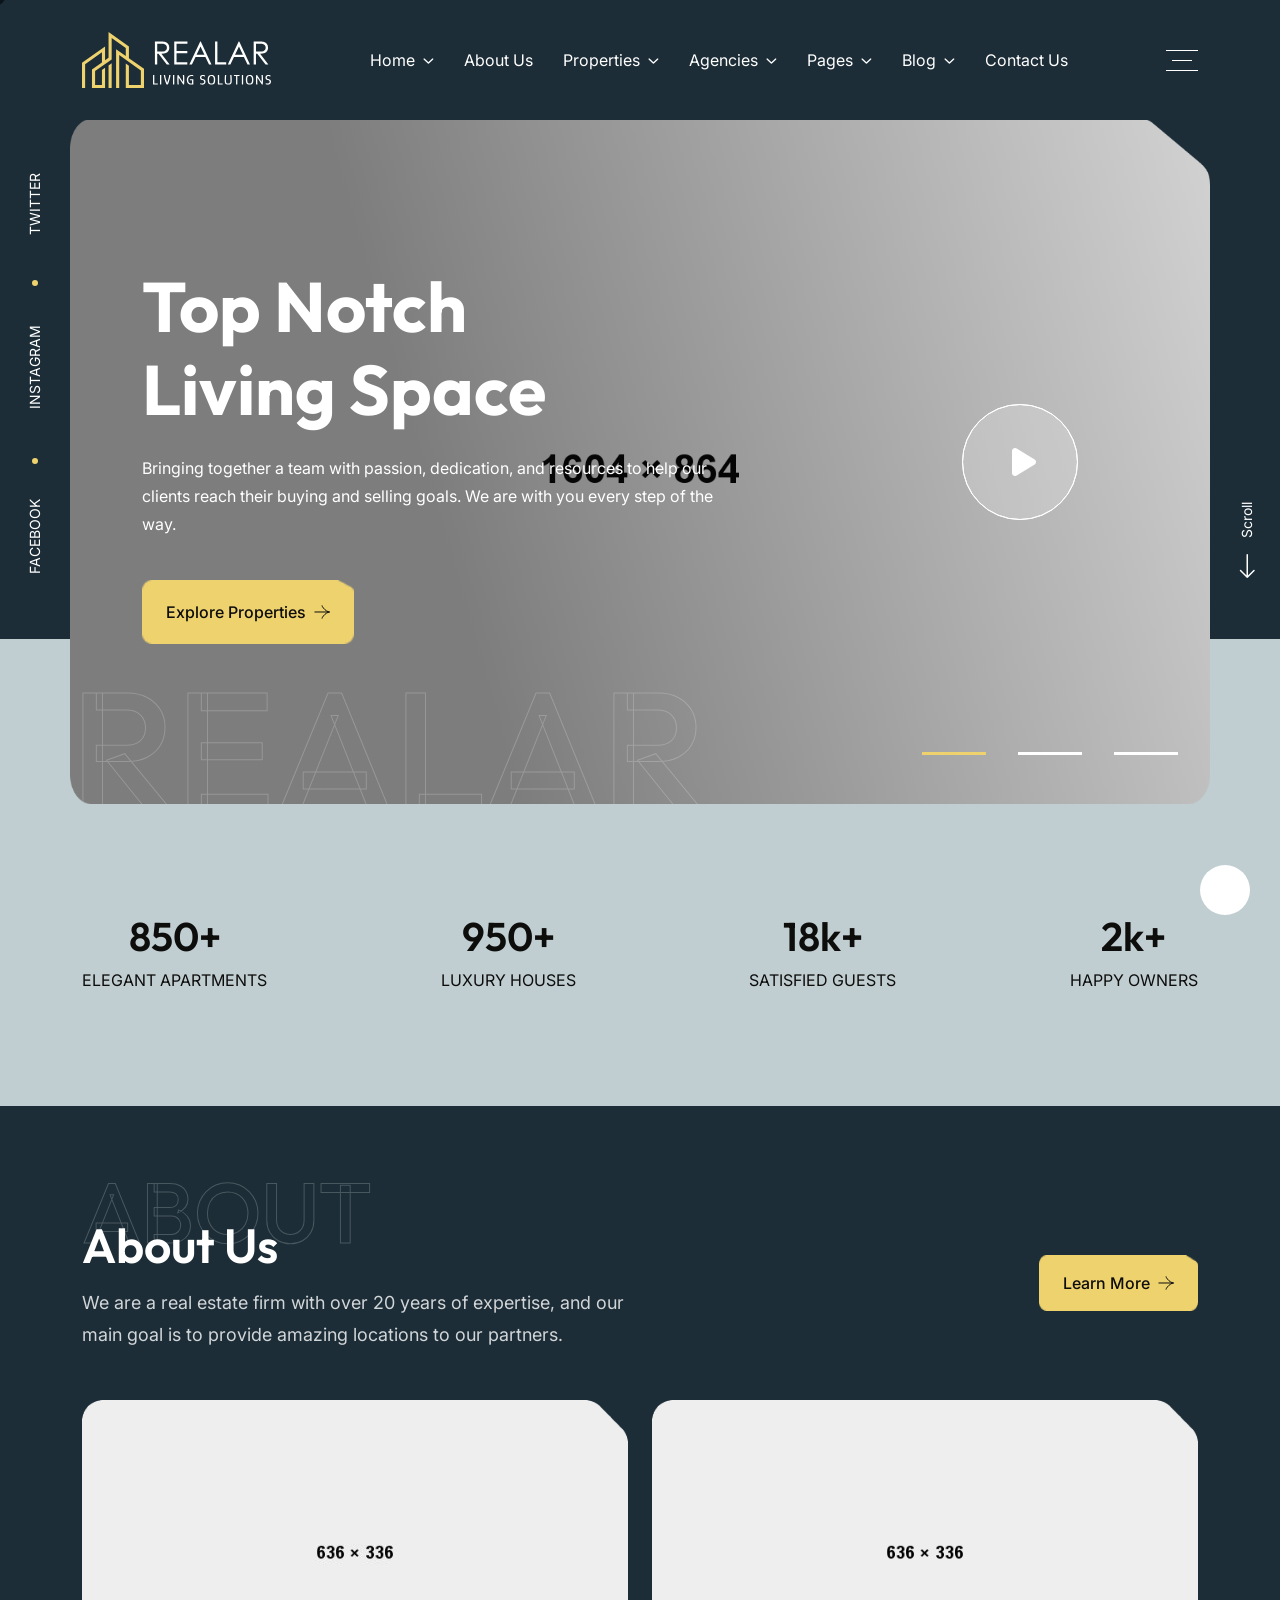
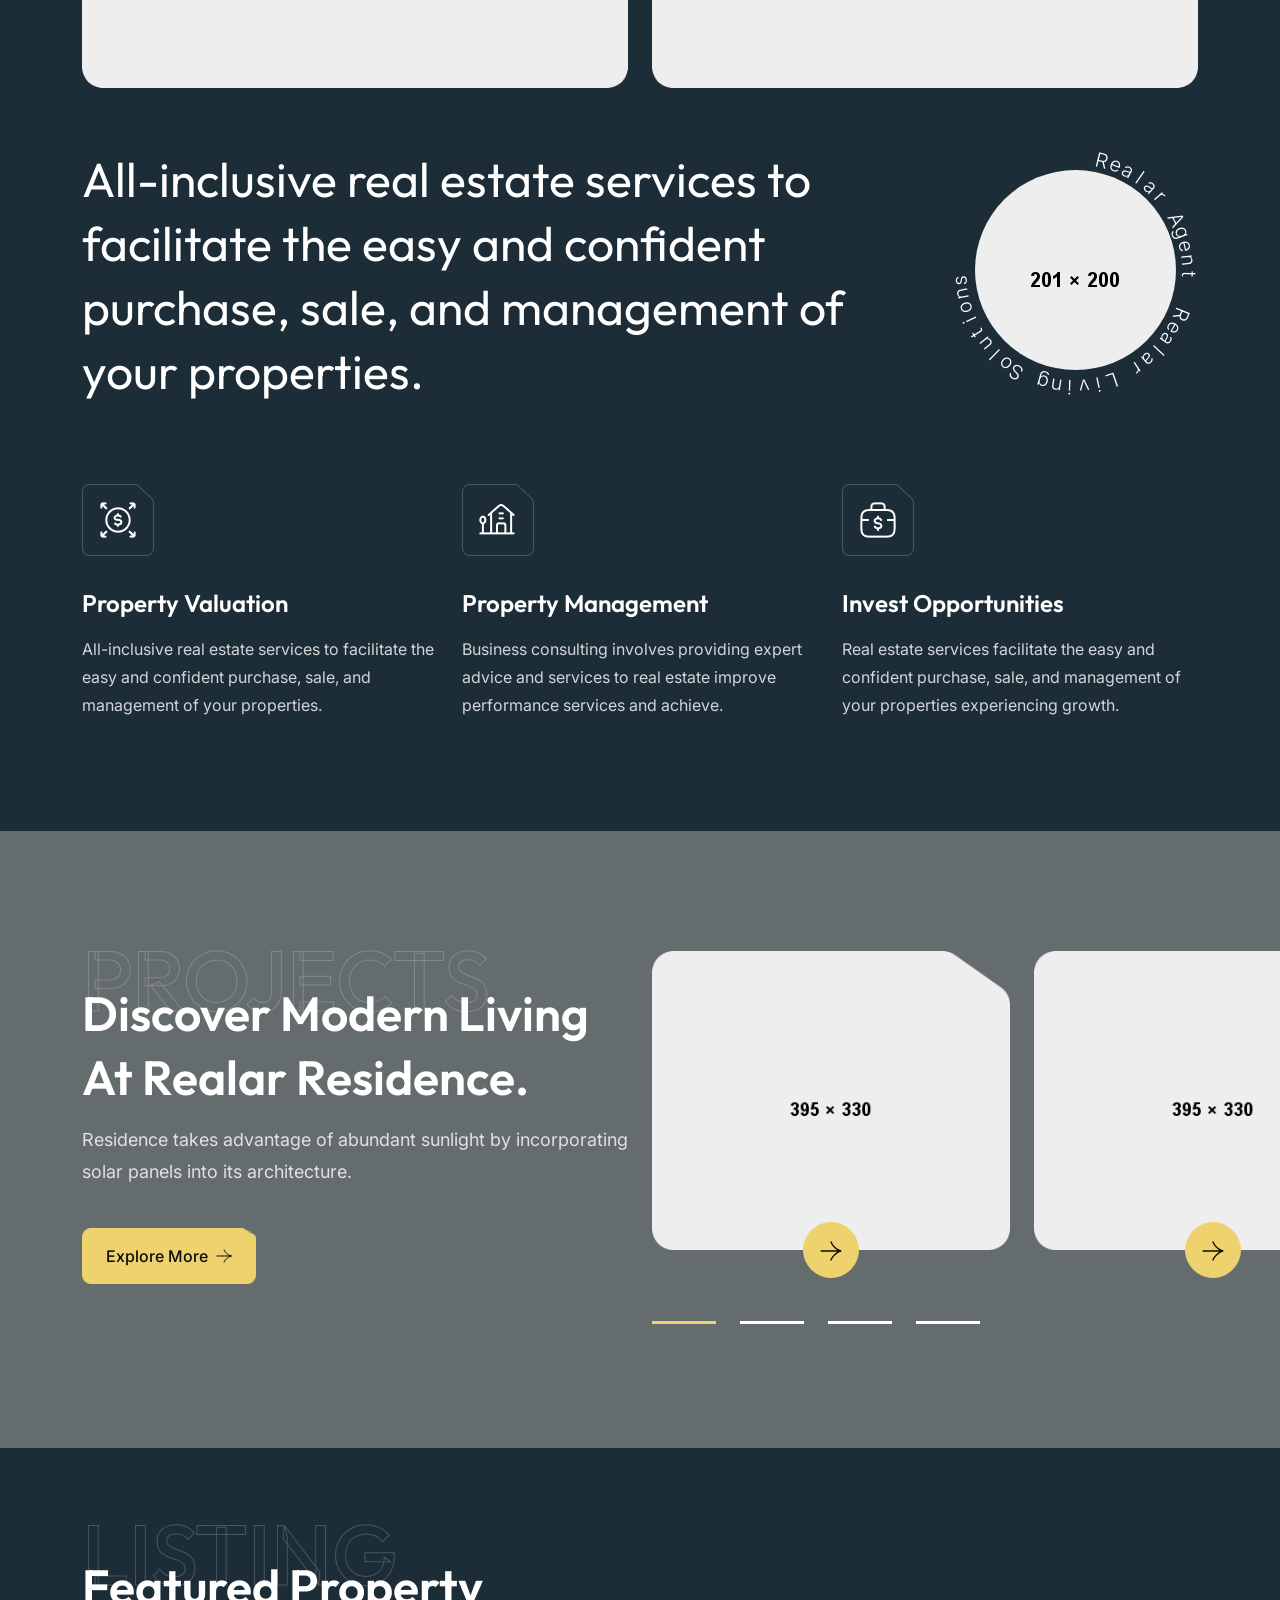
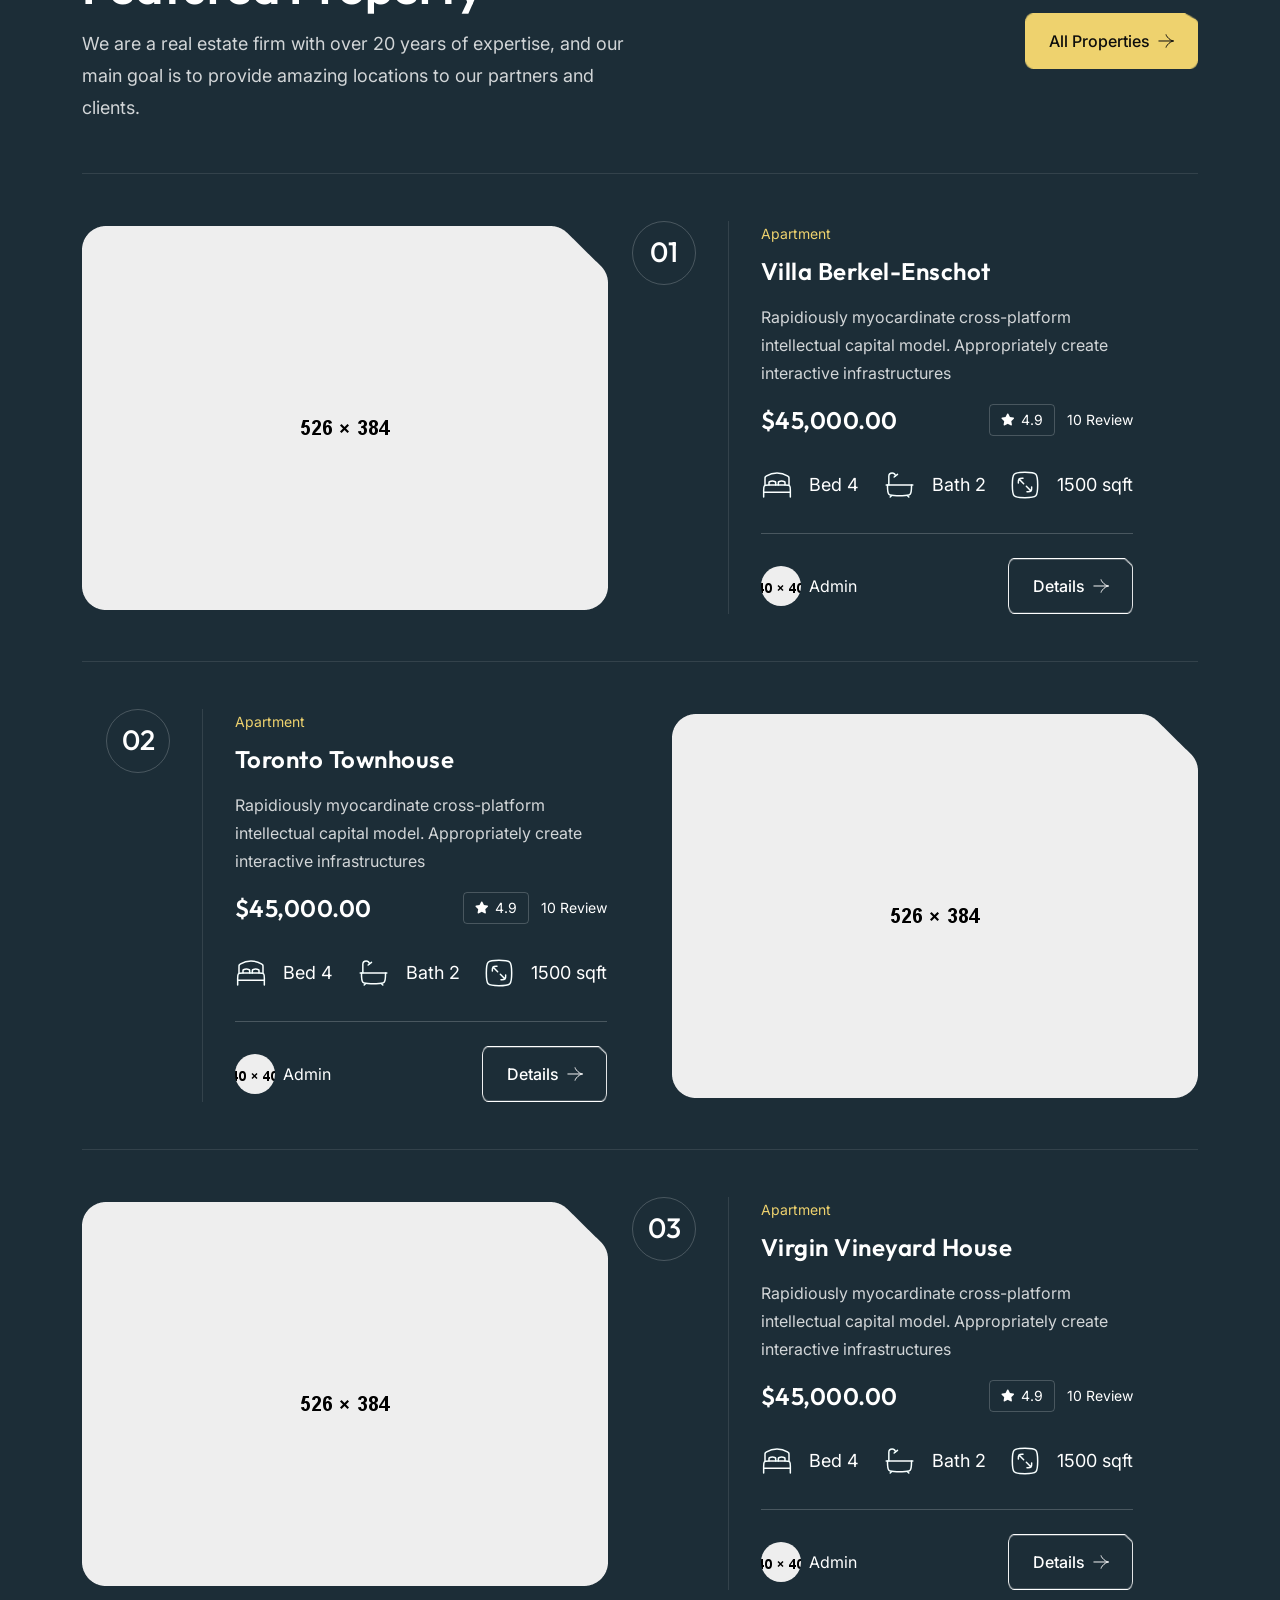
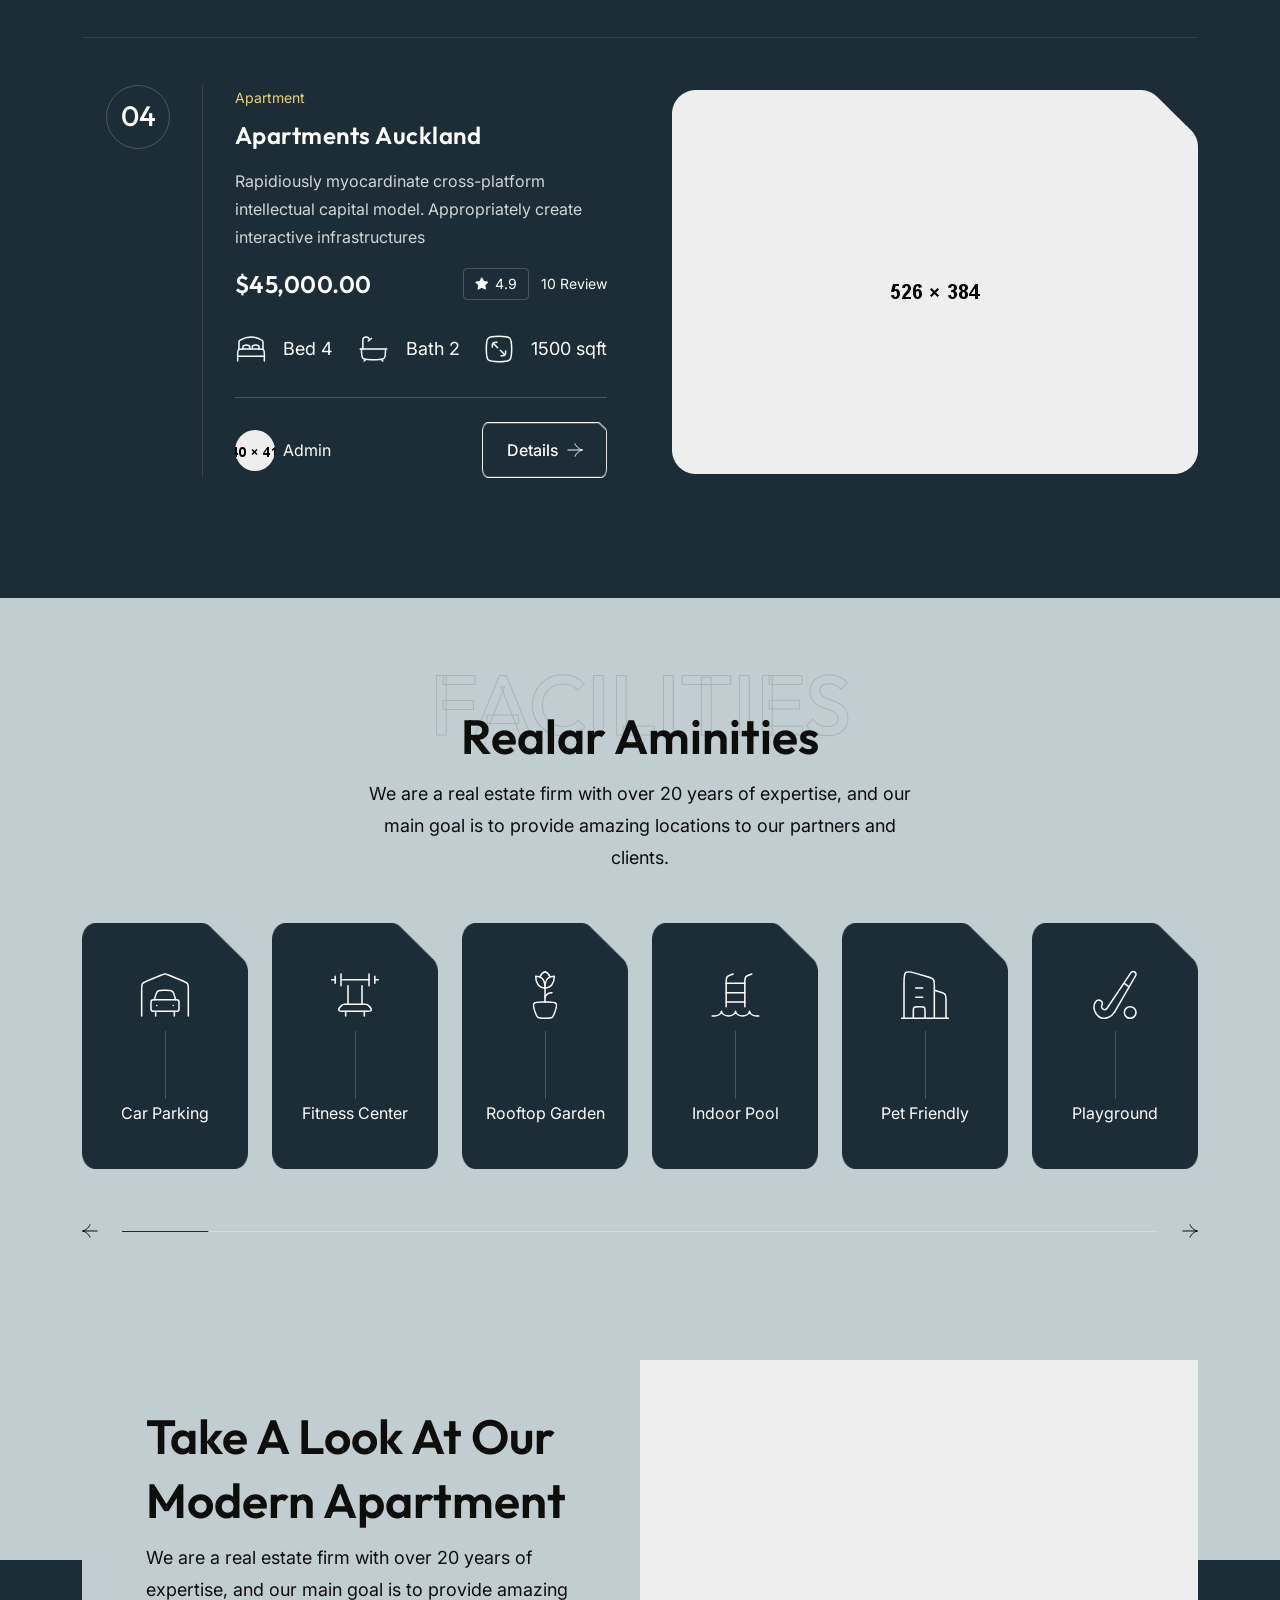
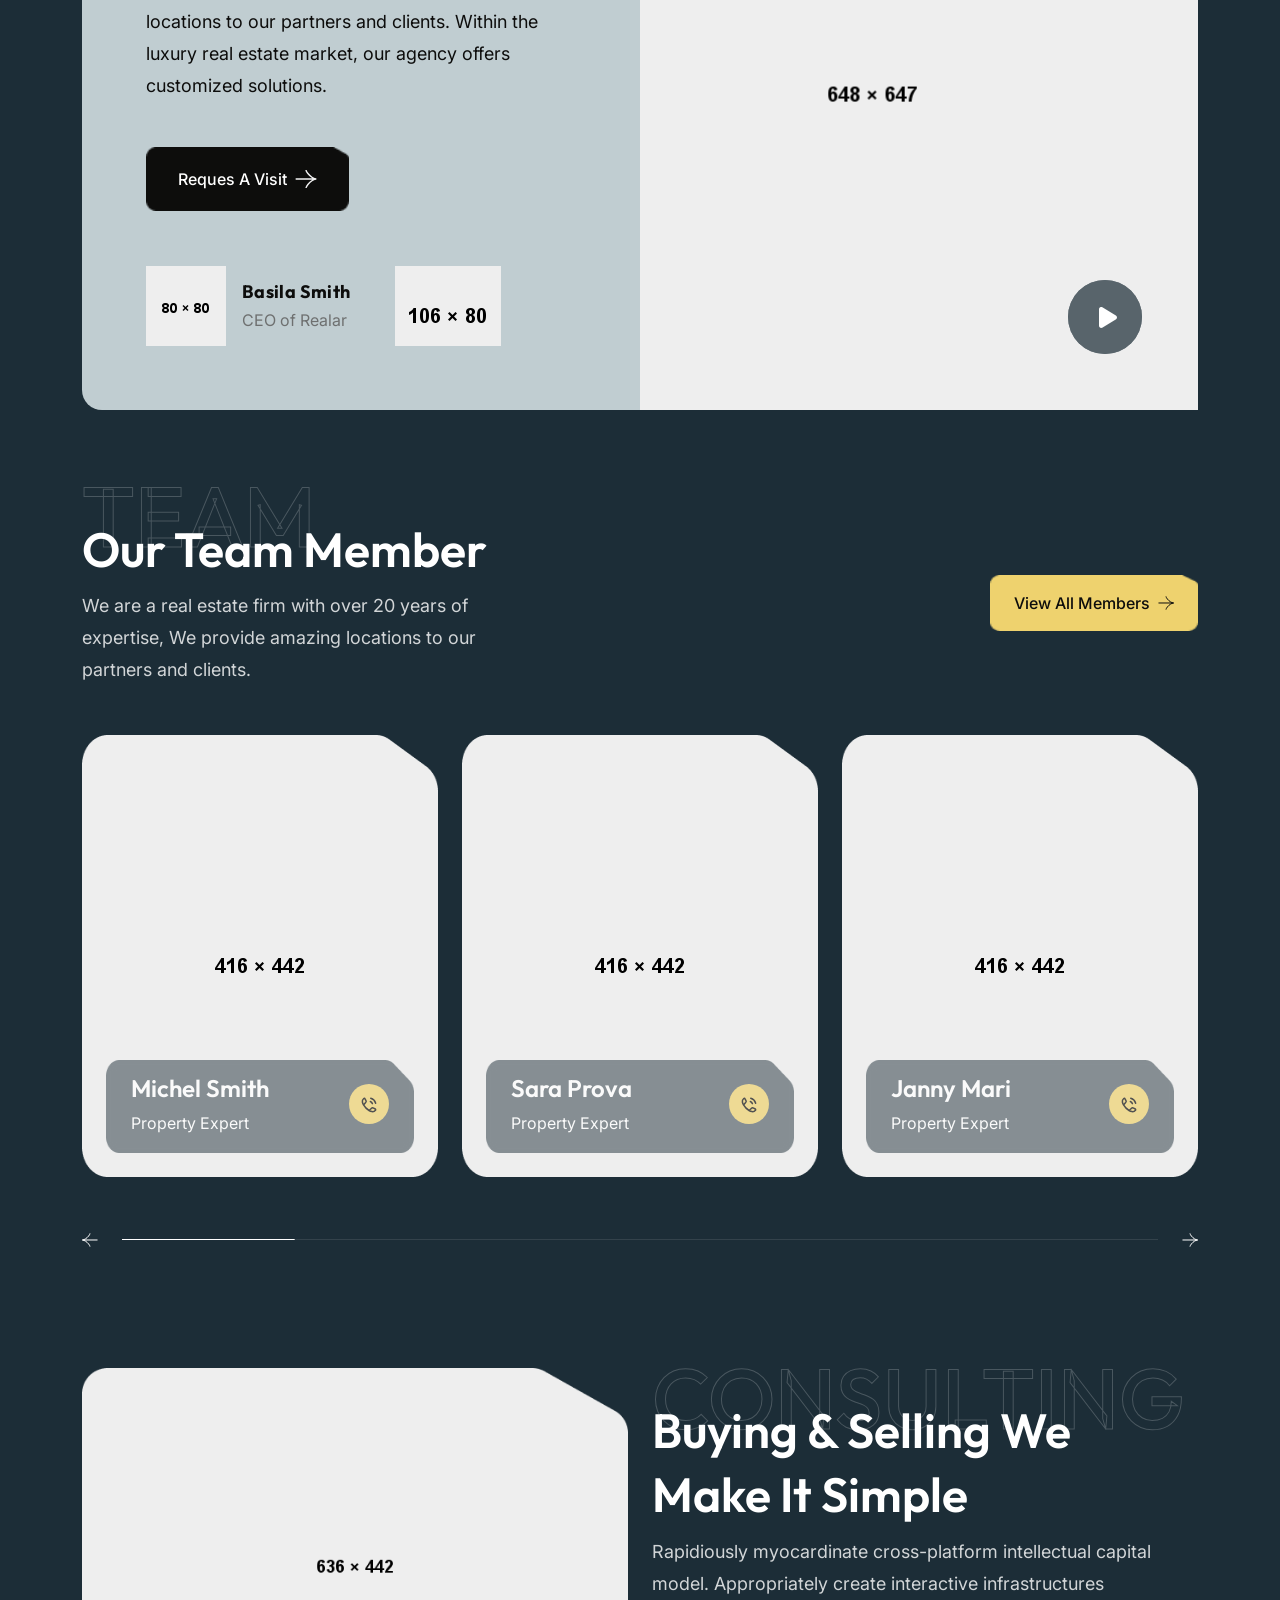
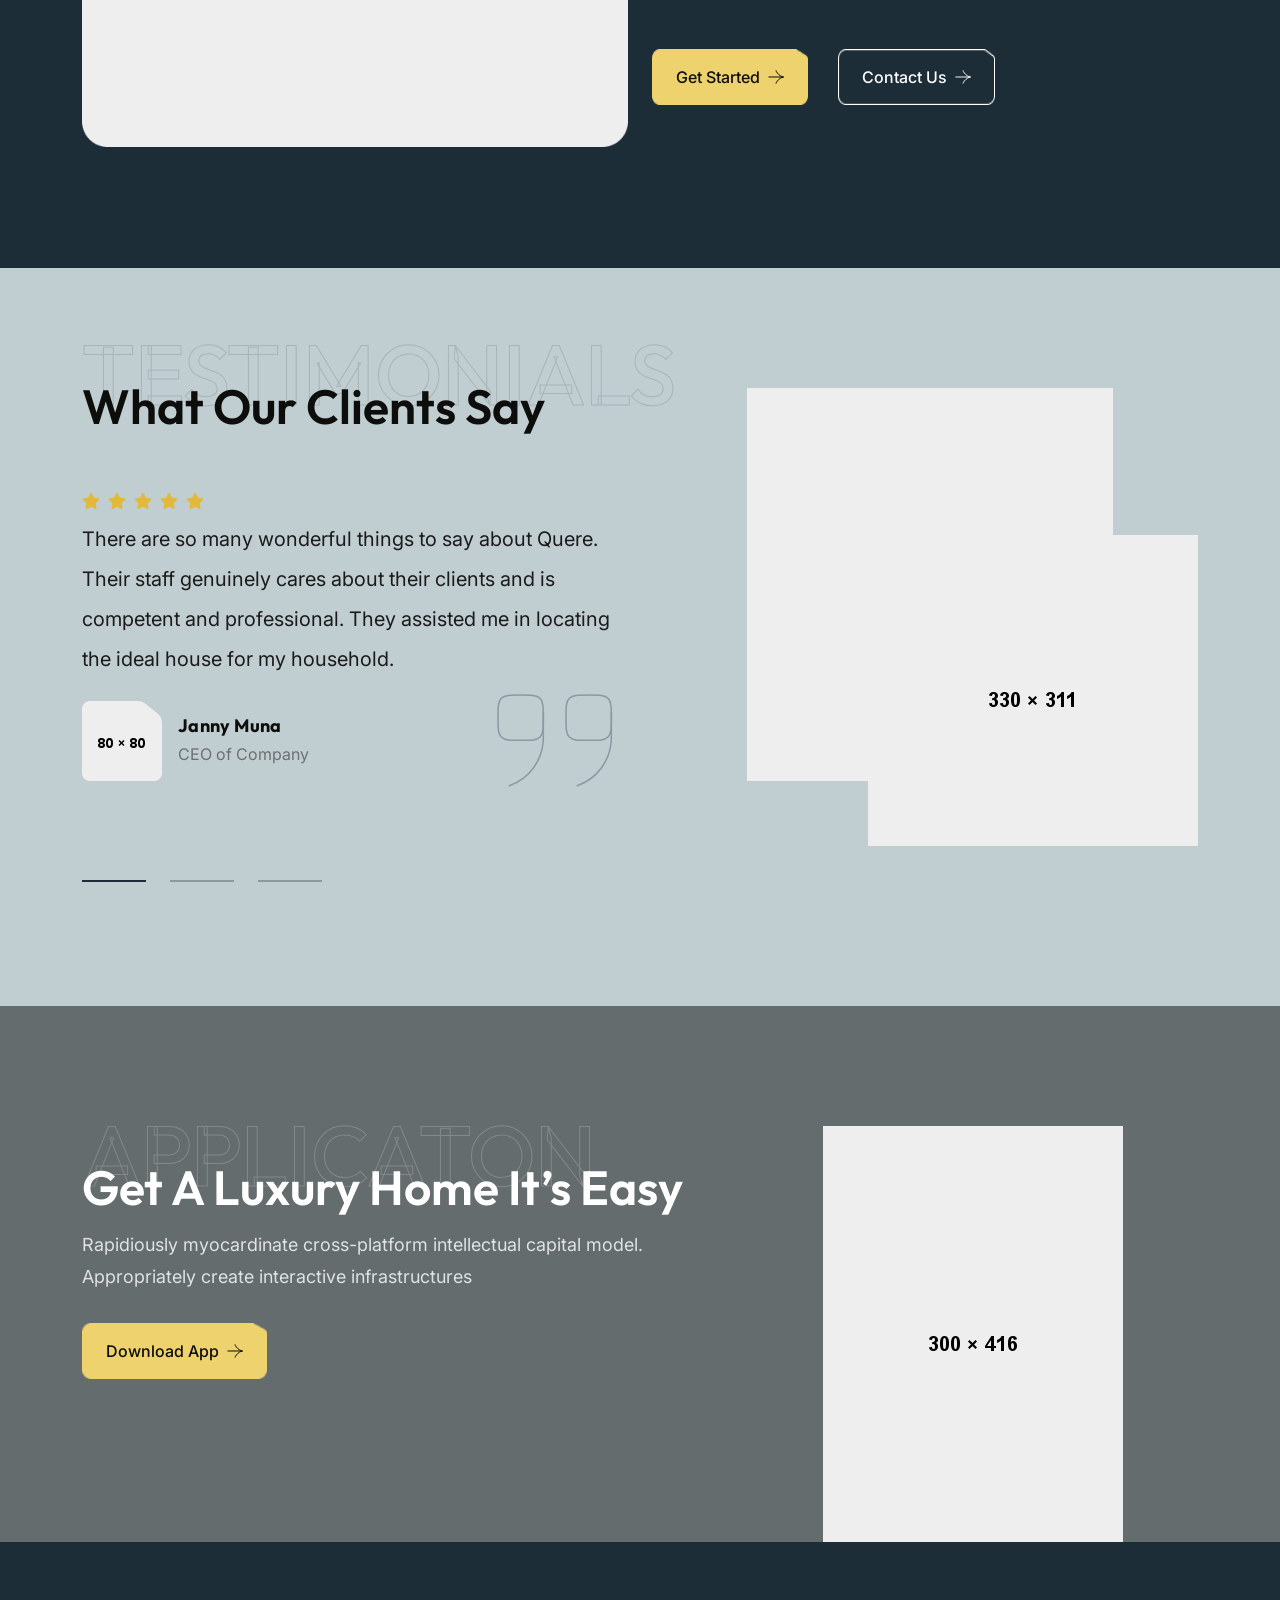
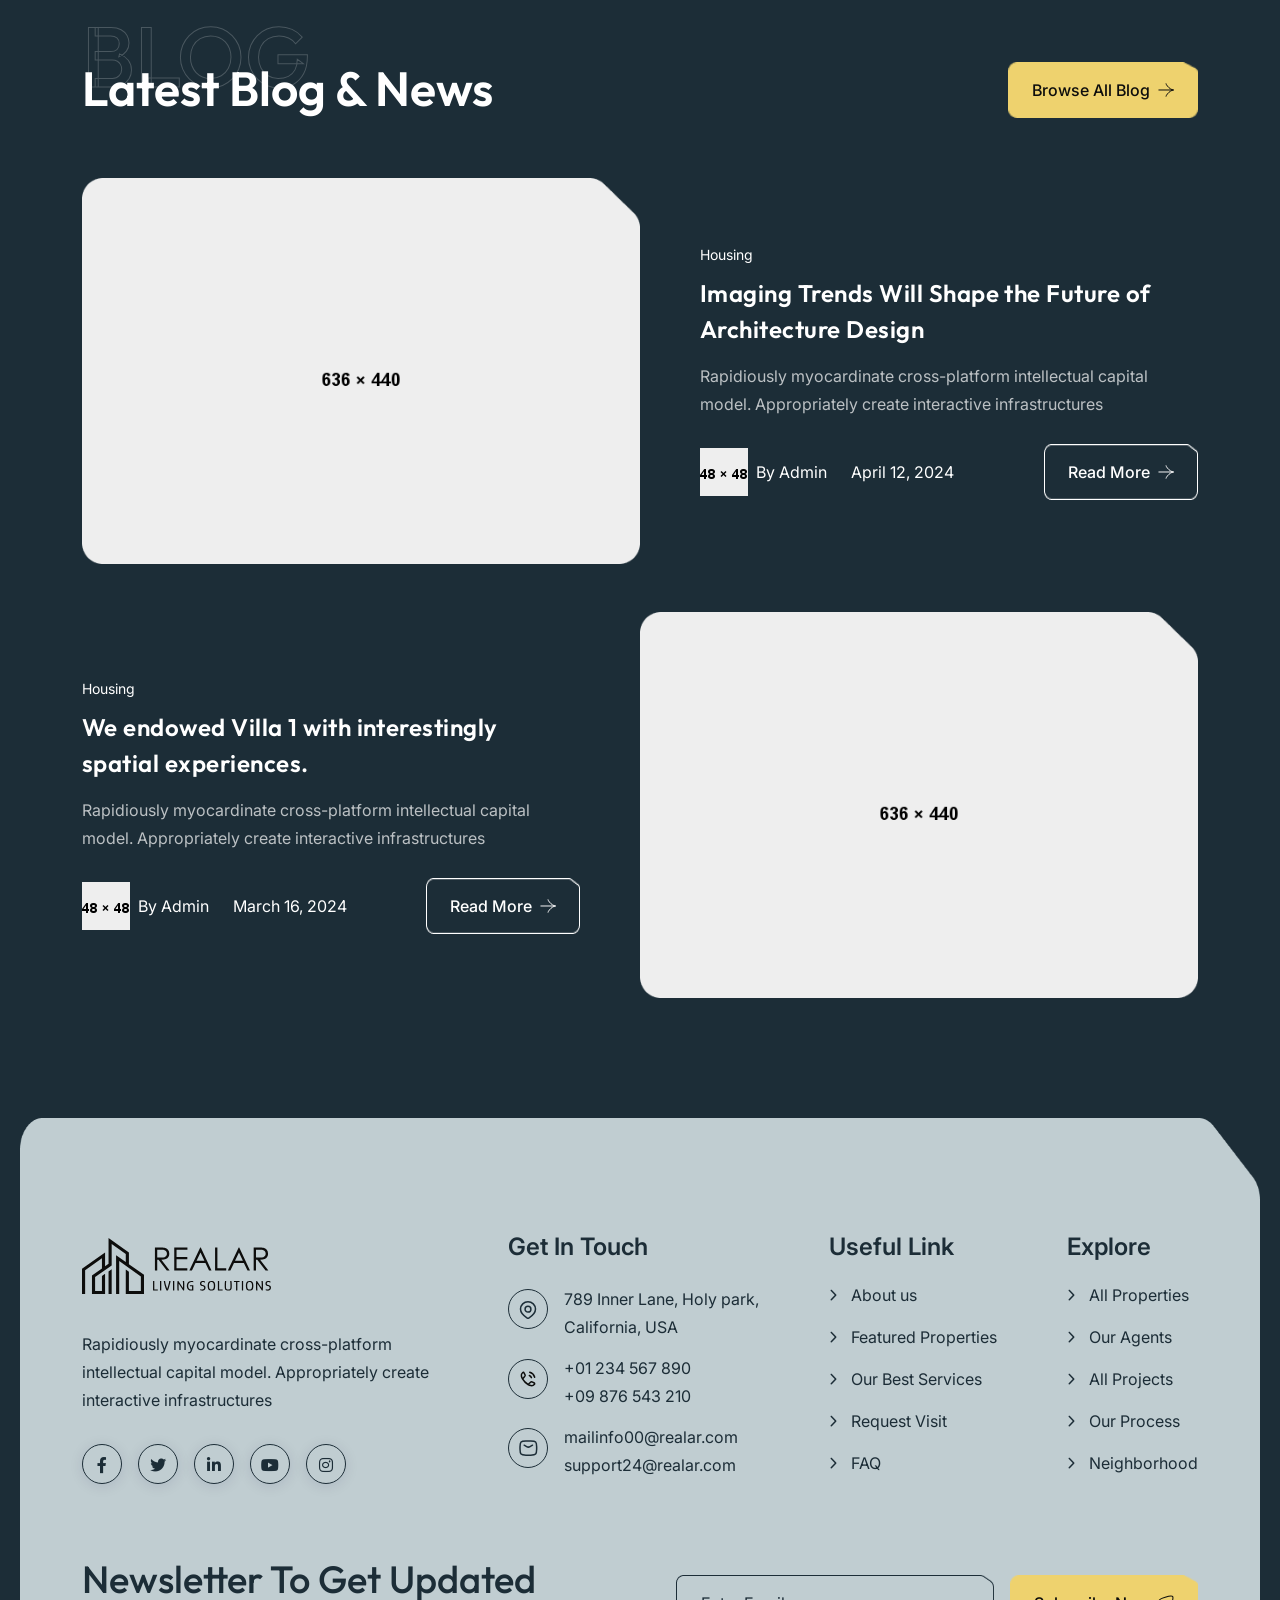
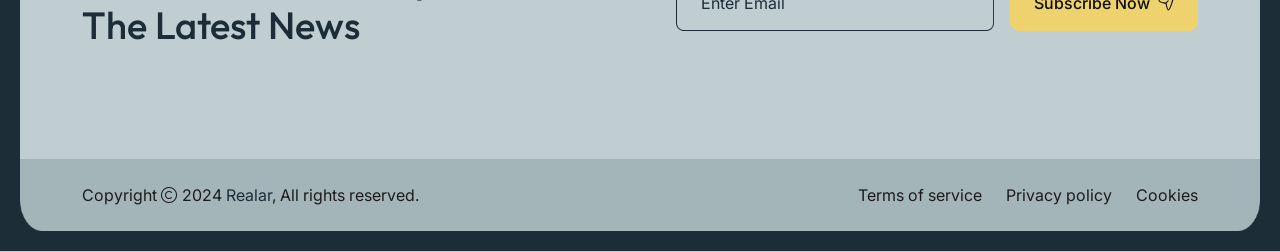
==== index.html @ ed478707 "back up" ====
<!doctype html>
<html class="no-js" lang="zxx" dir="ltr">

<head>
    <meta charset="utf-8">
    <meta http-equiv="x-ua-compatible" content="ie=edge">
    <title>Realar - Real Estate Apartment Complex HTML Template - Luxury Duplex </title>
    <meta name="author" content="Realar">
    <meta name="description" content="Realar - Real Estate Apartment Complex HTML Template">
    <meta name="keywords" content="Realar - Real Estate Apartment Complex HTML Template">
    <meta name="robots" content="INDEX,FOLLOW">

    <!-- Mobile Specific Metas -->
    <meta name="viewport" content="width=device-width, initial-scale=1, shrink-to-fit=no">

    <!-- Favicons - Place favicon.ico in the root directory -->
    <link rel="apple-touch-icon" sizes="57x57" href="assets/img/favicons/apple-icon-57x57.png">
    <link rel="apple-touch-icon" sizes="60x60" href="assets/img/favicons/apple-icon-60x60.png">
    <link rel="apple-touch-icon" sizes="72x72" href="assets/img/favicons/apple-icon-72x72.png">
    <link rel="apple-touch-icon" sizes="76x76" href="assets/img/favicons/apple-icon-76x76.png">
    <link rel="apple-touch-icon" sizes="114x114" href="assets/img/favicons/apple-icon-114x114.png">
    <link rel="apple-touch-icon" sizes="120x120" href="assets/img/favicons/apple-icon-120x120.png">
    <link rel="apple-touch-icon" sizes="144x144" href="assets/img/favicons/apple-icon-144x144.png">
    <link rel="apple-touch-icon" sizes="152x152" href="assets/img/favicons/apple-icon-152x152.png">
    <link rel="apple-touch-icon" sizes="180x180" href="assets/img/favicons/apple-icon-180x180.png">
    <link rel="icon" type="image/png" sizes="192x192" href="assets/img/favicons/android-icon-192x192.png">
    <link rel="icon" type="image/png" sizes="32x32" href="assets/img/favicons/favicon-32x32.png">
    <link rel="icon" type="image/png" sizes="96x96" href="assets/img/favicons/favicon-96x96.png">
    <link rel="icon" type="image/png" sizes="16x16" href="assets/img/favicons/favicon-16x16.png">
    <link rel="manifest" href="assets/img/favicons/manifest.json">
    <meta name="msapplication-TileColor" content="#ffffff">
    <meta name="msapplication-TileImage" content="assets/img/favicons/ms-icon-144x144.png">
    <meta name="theme-color" content="#ffffff">

    <!--==============================
	  Google Fonts
	============================== -->
    <link rel="preconnect" href="https://fonts.googleapis.com">
    <link rel="preconnect" href="https://fonts.gstatic.com" crossorigin>
    <link href="https://fonts.googleapis.com/css2?family=Inter:wght@100..900&family=Outfit:wght@100..900&display=swap" rel="stylesheet">

    <!--==============================
	    All CSS File
	============================== -->
    <!-- Bootstrap -->
    <link rel="stylesheet" href="assets/css/bootstrap.min.css">
    <!-- Fontawesome Icon -->
    <link rel="stylesheet" href="assets/css/fontawesome.min.css">
    <!-- Magnific Popup -->
    <link rel="stylesheet" href="assets/css/magnific-popup.min.css">
    <!-- Swiper Js -->
    <link rel="stylesheet" href="assets/css/swiper-bundle.min.css">

    <!-- Theme Custom CSS -->
    <link rel="stylesheet" href="assets/css/style.css">

</head>

<body class="bg-smoke">

    <!--[if lte IE 9]>
    	<p class="browserupgrade">You are using an <strong>outdated</strong> browser. Please <a href="https://browsehappy.com/">upgrade your browser</a> to improve your experience and security.</p>
  	<![endif]-->


    <!--********************************
   		Code Start From Here 
	******************************** -->
    <div class="cursor-follower"></div>

    <!-- slider drag cursor -->
    <div class="slider-drag-cursor"><i class="fas fa-angle-left me-2"></i> DRAG <i class="fas fa-angle-right ms-2"></i></div>

    <!--==============================
     Preloader
  ==============================-->
    <div id="preloader" class="preloader ">
        <button class="th-btn style2 preloaderCls">Cancel Preloader </button>
        <div id="loader" class="th-preloader">
            <div class="animation-preloader">
                <div class="txt-loading">
                    <span preloader-text="R" class="characters">R</span>

                    <span preloader-text="E" class="characters">E</span>

                    <span preloader-text="A" class="characters">A</span>

                    <span preloader-text="L" class="characters">L</span>

                    <span preloader-text="A" class="characters">A</span>

                    <span preloader-text="R" class="characters">R</span>
                </div>
            </div>
        </div>
    </div> <!--==============================
    Mobile Menu
  ============================== -->
    <div class="th-menu-wrapper onepage-nav">
        <div class="th-menu-area text-center">
            <button class="th-menu-toggle"><i class="fal fa-times"></i></button>
            <div class="mobile-logo">
                <a href="index.html">
                    <img src="assets/img/logo-white.svg" alt="Realar">
                </a>
            </div>
            <div class="th-mobile-menu">
                <ul>
                    <li class="menu-item-has-children">
                        <a href="index.html">
                            Home
                        </a>
                        <ul class="sub-menu">
                            <li class="menu-item-has-children">
                                <a href="#">Multipage</a>
                                <ul class="sub-menu">
                                    <li><a href="index.html">Luxury Duplex</a></li>
                                    <li><a href="home-2.html">Real Estate Agency</a></li>
                                    <li><a href="home-3.html">Commercial Real Estate</a></li>
                                    <li><a href="home-4.html">Luxury Apartment</a></li>
                                    <li><a href="home-5.html">Residencial Real Estate</a></li>
                                    <li><a href="home-6.html">Urban Real Estate</a></li>
                                    <li><a href="home-7.html">Industrial Demo</a></li>
                                    <!-- <li><a href="home-8.html">Commercial Apartment</a></li> 
                    <li><a href="home-9.html">Vacation Rental</a></li> 
                    <li><a href="home-10.html">Residencial Apartment</a></li> 
                    <li><a href="home-11.html">Architectural Demo</a></li>  -->
                                </ul>
                            </li>
                            <li class="menu-item-has-children">
                                <a href="#">Onepage</a>
                                <ul class="sub-menu">
                                    <li><a href="home-1-op.html">Luxury Duplex</a></li>
                                    <li><a href="home-2-op.html">Real Estate Agency</a></li>
                                    <li><a href="home-3-op.html">Commercial Real Estate</a></li>
                                    <li><a href="home-4-op.html">Luxury Apartment</a></li>
                                    <li><a href="home-5-op.html">Residencial Real Estate</a></li>
                                    <li><a href="home-6-op.html">Urban Real Estate</a></li>
                                    <li><a href="home-7-op.html">Industrial Demo</a></li>
                                    <!-- <li><a href="home-8-op.html">Commercial Apartment</a></li> 
                    <li><a href="home-9-op.html">Vacation Rental</a></li> 
                    <li><a href="home-10-op.html">Residencial Apartment</a></li> 
                    <li><a href="home-11-op.html">Architectural Demo</a></li>  -->
                                </ul>
                            </li>
                            <li class="menu-item-has-children">
                                <a href="#">RTL</a>
                                <ul class="sub-menu">
                                    <li><a href="home-1-rtl.html">Luxury Duplex</a></li>
                                    <li><a href="home-2-rtl.html">Real Estate Agency</a></li>
                                    <li><a href="home-3-rtl.html">Commercial Real Estate</a></li>
                                    <li><a href="home-4-rtl.html">Luxury Apartment</a></li>
                                    <li><a href="home-5-rtl.html">Residencial Real Estate</a></li>
                                    <li><a href="home-6-rtl.html">Urban Real Estate</a></li>
                                    <li><a href="home-7-rtl.html">Industrial Demo</a></li>
                                    <!-- <li><a href="home-8-rtl.html">Commercial Apartment</a></li> 
                    <li><a href="home-9-rtl.html">Vacation Rental</a></li> 
                    <li><a href="home-10-rtl.html">Residencial Apartment</a></li> 
                    <li><a href="home-11-rtl.html">Architectural Demo</a></li>  -->
                                </ul>
                            </li>
                        </ul>
                    </li>
                    <li><a href="about.html">
                            About Us
                        </a></li>
                    <li class="menu-item-has-children">
                        <a href="property.html">
                            Properties
                        </a>
                        <ul class="sub-menu">
                            <li><a href="property.html">
                                    Properties
                                </a></li>
                            <li><a href="property-details.html">
                                    Property Details
                                </a></li>
                        </ul>
                    </li>
                    <li class="menu-item-has-children">
                        <a href="agency.html">
                            Agencies
                        </a>
                        <ul class="sub-menu">
                            <li><a href="agency.html">
                                    Agencies
                                </a></li>
                            <li><a href="agency-details.html">
                                    Agencies Details
                                </a></li>
                        </ul>
                    </li>
                    <li class="menu-item-has-children">
                        <a href="#">
                            Pages
                        </a>
                        <ul class="sub-menu">
                            <li><a href="team.html">
                                    Agent Page
                                </a></li>
                            <li><a href="team-details.html">
                                    Agent Details
                                </a></li>
                            <li><a href="pricing.html">
                                    Pricing Page
                                </a></li>
                            <li class="menu-item-has-children"><a href="shop.html">
                                    Shop Page
                                </a>
                                <ul class="sub-menu">
                                    <li><a href="shop.html">
                                            Shop Page
                                        </a></li>
                                    <li><a href="shop-details.html">
                                            Shop Details
                                        </a></li>
                                    <li><a href="cart.html">
                                            Cart Page
                                        </a></li>
                                    <li><a href="checkout.html">
                                            Checkout Page
                                        </a></li>
                                    <li><a href="wishlist.html">
                                            Wistlist Page
                                        </a></li>
                                </ul>
                            </li>
                            <li><a href="error.html">
                                    Error Page
                                </a></li>
                        </ul>
                    </li>
                    <li class="menu-item-has-children">
                        <a href="blog.html">
                            Blog
                        </a>
                        <ul class="sub-menu">
                            <li><a href="blog.html">
                                    Blog Page
                                </a></li>
                            <li><a href="blog-details.html">
                                    Blog Details
                                </a></li>
                        </ul>
                    </li>
                    <li><a href="contact.html">
                            Contact Us
                        </a></li>
                </ul>
            </div>
        </div>
    </div><!--==============================
    Sidemenu
============================== -->
    <div class="sidemenu-wrapper sidemenu-info d-none d-lg-block ">
        <div class="sidemenu-content">
            <button class="closeButton sideMenuCls"><i class="far fa-times"></i></button>
            <div class="widget  ">
                <div class="th-widget-about">
                    <div class="about-logo">
                        <a href="index.html"><img src="assets/img/logo.svg" alt="Realar"></a>
                    </div>
                    <p class="about-text"> Rapidiously myocardinate cross-platform intellectual capital model. Appropriately create interactive infrastructures</p>
                </div>
            </div>
            <div class="widget  ">
                <h3 class="widget_title">Get In Touch</h3>
                <div class="th-widget-contact">
                    <div class="info-box_text">
                        <div class="icon"><img src="assets/img/icon/location-dot.svg" alt="img"></div>
                        <div class="details">
                            <p>789 Inner Lane, Holy park,</p>
                            <p>California, USA</p>
                        </div>
                    </div>
                    <div class="info-box_text">
                        <div class="icon">
                            <img src="assets/img/icon/phone.svg" alt="img">
                        </div>
                        <div class="details">
                            <p><a href="tel:+0123456789" class="info-box_link">+01 234 567 890</a></p>
                            <p><a href="tel:+09876543210" class="info-box_link">+09 876 543 210</a></p>
                        </div>
                    </div>
                    <div class="info-box_text">
                        <div class="icon">
                            <img src="assets/img/icon/envelope.svg" alt="img">
                        </div>
                        <div class="details">
                            <p><a href="mailto:mailinfo00@realar.com" class="info-box_link">mailinfo00@realar.com</a></p>
                            <p><a href="mailto:support24@realar.com" class="info-box_link">support24@realar.com</a></p>
                        </div>
                    </div>
                </div>
            </div>
            <div class="widget newsletter-widget  ">
                <h3 class="widget_title">Subscribe Now</h3>
                <form class="newsletter-form">
                    <div class="form-group">
                        <input class="form-control" type="email" placeholder="Email Address" required="">
                        <button type="submit" class="th-btn"><i class="far fa-paper-plane text-theme"></i></button>
                    </div>
                </form>
                <div class="th-social style2">
                    <a href="https://www.facebook.com/"><i class="fab fa-facebook-f"></i></a>
                    <a href="https://www.twitter.com/"><i class="fab fa-twitter"></i></a>
                    <a href="https://www.linkedin.com/"><i class="fab fa-linkedin-in"></i></a>
                    <a href="https://www.behance.com/"><i class="fab fa-behance"></i></a>
                    <a href="https://www.vimeo.com/"><i class="fab fa-vimeo-v"></i></a>
                </div>
            </div>
        </div>
    </div><!--==============================
	Header Area
==============================-->
    <header class="th-header header-layout1">
        <div class="sticky-wrapper">
            <!-- Main Menu Area -->
            <div class="menu-area">
                <div class="container">
                    <div class="row align-items-center justify-content-between">
                        <div class="col-auto">
                            <div class="header-logo">
                                <a href="index.html">
                                    <img src="assets/img/logo-white.svg" alt="Realar">
                                </a>
                            </div>
                        </div>
                        <div class="col-auto">
                            <nav class="main-menu d-none d-lg-inline-block">
                                <ul>
                                    <li class="menu-item-has-children">
                                        <a href="index.html">
                                            Home
                                        </a>
                                        <ul class="mega-menu mega-menu-content">
                                            <li>
                                                <div class="container">
                                                    <div class="row gy-4">
                                                        <div class="col-lg-3">
                                                            <div class="mega-menu-box">
                                                                <div class="mega-menu-img">
                                                                    <img src="assets/img/pages/index.jpg" alt="Home One">
                                                                    <div class="btn-wrap">
                                                                        <a href="index.html" class="th-btn style-border">Multipage</a>
                                                                        <a href="home-1-op.html" class="th-btn style-border">Onepage</a>
                                                                        <a href="home-1-rtl.html" class="th-btn style-border">RTL Demo</a>
                                                                    </div>
                                                                </div>
                                                                <h3 class="mega-menu-title"><a href="index.html">Luxury Duplex</a></h3>
                                                            </div>
                                                        </div>
                                                        <div class="col-lg-3">
                                                            <div class="mega-menu-box">
                                                                <div class="mega-menu-img">
                                                                    <img src="assets/img/pages/home-2.jpg" alt="Home Two">
                                                                    <div class="btn-wrap">
                                                                        <a href="home-2.html" class="th-btn style-border">Multipage</a>
                                                                        <a href="home-2-op.html" class="th-btn style-border">Onepage</a>
                                                                        <a href="home-2-rtl.html" class="th-btn style-border">RTL Demo</a>
                                                                    </div>
                                                                </div>
                                                                <h3 class="mega-menu-title"><a href="home-2.html">Real Estate Agency</a></h3>
                                                            </div>
                                                        </div>
                                                        <div class="col-lg-3">
                                                            <div class="mega-menu-box">
                                                                <div class="mega-menu-img">
                                                                    <img src="assets/img/pages/home-3.jpg" alt="Home Three">
                                                                    <div class="btn-wrap">
                                                                        <a href="home-3.html" class="th-btn style-border">Multipage</a>
                                                                        <a href="home-3-op.html" class="th-btn style-border">Onepage</a>
                                                                        <a href="home-3-rtl.html" class="th-btn style-border">RTL Demo</a>
                                                                    </div>
                                                                </div>
                                                                <h3 class="mega-menu-title"><a href="home-3.html">Commercial Real Estate</a></h3>
                                                            </div>
                                                        </div>
                                                        <div class="col-lg-3">
                                                            <div class="mega-menu-box">
                                                                <div class="mega-menu-img">
                                                                    <img src="assets/img/pages/home-4.jpg" alt="Home Four">
                                                                    <div class="btn-wrap">
                                                                        <a href="home-4.html" class="th-btn style-border">Multipage</a>
                                                                        <a href="home-4-op.html" class="th-btn style-border">Onepage</a>
                                                                        <a href="home-4-rtl.html" class="th-btn style-border">RTL Demo</a>
                                                                    </div>
                                                                </div>
                                                                <h3 class="mega-menu-title"><a href="home-4.html">Luxury Apartment</a></h3>
                                                            </div>
                                                        </div>
                                                        <div class="col-lg-3">
                                                            <div class="mega-menu-box">
                                                                <div class="mega-menu-img">
                                                                    <img src="assets/img/pages/home-5.jpg" alt="Home Five">
                                                                    <div class="btn-wrap">
                                                                        <a href="home-5.html" class="th-btn style-border">Multipage</a>
                                                                        <a href="home-5-op.html" class="th-btn style-border">Onepage</a>
                                                                        <a href="home-5-rtl.html" class="th-btn style-border">RTL Demo</a>
                                                                    </div>
                                                                </div>
                                                                <h3 class="mega-menu-title"><a href="home-5.html">Residencial Real Estate</a></h3>
                                                            </div>
                                                        </div>
                                                        <div class="col-lg-3">
                                                            <div class="mega-menu-box">
                                                                <div class="mega-menu-img">
                                                                    <img src="assets/img/pages/home-6.jpg" alt="Home Six">
                                                                    <div class="btn-wrap">
                                                                        <a href="home-6.html" class="th-btn style-border">Multipage</a>
                                                                        <a href="home-6-op.html" class="th-btn style-border">Onepage</a>
                                                                        <a href="home-6-rtl.html" class="th-btn style-border">RTL Demo</a>
                                                                    </div>
                                                                </div>
                                                                <h3 class="mega-menu-title"><a href="home-6.html">Urban Real Estate</a></h3>
                                                            </div>
                                                        </div>
                                                        <div class="col-lg-3">
                                                            <div class="mega-menu-box">
                                                                <div class="mega-menu-img">
                                                                    <img src="assets/img/pages/home-7.jpg" alt="Home Seven">
                                                                    <div class="btn-wrap">
                                                                        <a href="home-7.html" class="th-btn style-border">Multipage</a>
                                                                        <a href="home-7-op.html" class="th-btn style-border">Onepage</a>
                                                                        <a href="home-7-rtl.html" class="th-btn style-border">RTL Demo</a>
                                                                    </div>
                                                                </div>
                                                                <h3 class="mega-menu-title"><a href="home-7.html">Industrial Demo</a></h3>
                                                            </div>
                                                        </div>
                                                        <!-- <div class="col-lg-3">
                    <div class="mega-menu-box">
                        <div class="mega-menu-img">
                            <img src="assets/img/pages/home-8.jpg" alt="Home Eight">
                            <div class="btn-wrap">
                                <a href="home-8.html" class="th-btn style-border">Multipage</a>
                                <a href="home-8-op.html" class="th-btn style-border">Onepage</a>
                                <a href="home-8-rtl.html" class="th-btn style-border">RTL Demo</a>
                            </div>
                        </div>
                        <h3 class="mega-menu-title"><a href="home-8.html">Commercial Apartment</a></h3>                        
                    </div>
                </div>
                <div class="col-lg-3">
                    <div class="mega-menu-box">
                        <div class="mega-menu-img">
                            <img src="assets/img/pages/home-9.jpg" alt="Home Nine">
                            <div class="btn-wrap">
                                <a href="home-9.html" class="th-btn style-border">Multipage</a>
                                <a href="home-9-op.html" class="th-btn style-border">Onepage</a>
                                <a href="home-9-rtl.html" class="th-btn style-border">RTL Demo</a>
                            </div>
                        </div>
                        <h3 class="mega-menu-title"><a href="home-9.html">Vacation Rental</a></h3>                        
                    </div>
                </div>
                <div class="col-lg-3">
                    <div class="mega-menu-box">
                        <div class="mega-menu-img">
                            <img src="assets/img/pages/home-10.jpg" alt="Home Ten">
                            <div class="btn-wrap">
                                <a href="home-10.html" class="th-btn style-border">Multipage</a>
                                <a href="home-10-op.html" class="th-btn style-border">Onepage</a>
                                <a href="home-10-rtl.html" class="th-btn style-border">RTL Demo</a>
                            </div>
                        </div>
                        <h3 class="mega-menu-title"><a href="home-10.html">Residencial Apartment</a></h3>                        
                    </div>
                </div>
                <div class="col-lg-3">
                    <div class="mega-menu-box">
                        <div class="mega-menu-img">
                            <img src="assets/img/pages/home-11.jpg" alt="Home Eleven">
                            <div class="btn-wrap">
                                <a href="home-11.html" class="th-btn style-border">Multipage</a>
                                <a href="home-11-op.html" class="th-btn style-border">Onepage</a>
                                <a href="home-11-rtl.html" class="th-btn style-border">RTL Demo</a>
                            </div>
                        </div>
                        <h3 class="mega-menu-title"><a href="home-11.html">Architectural Demo</a></h3>                        
                    </div>
                </div> -->
                                                    </div>
                                                </div>
                                            </li>
                                        </ul>
                                    </li>
                                    <li><a href="about.html">
                                            About Us
                                        </a></li>
                                    <li class="menu-item-has-children">
                                        <a href="property.html">
                                            Properties
                                        </a>
                                        <ul class="sub-menu">
                                            <li><a href="property.html">
                                                    Properties
                                                </a></li>
                                            <li><a href="property-details.html">
                                                    Property Details
                                                </a></li>
                                        </ul>
                                    </li>
                                    <li class="menu-item-has-children">
                                        <a href="agency.html">
                                            Agencies
                                        </a>
                                        <ul class="sub-menu">
                                            <li><a href="agency.html">
                                                    Agencies
                                                </a></li>
                                            <li><a href="agency-details.html">
                                                    Agencies Details
                                                </a></li>
                                        </ul>
                                    </li>
                                    <li class="menu-item-has-children">
                                        <a href="#">
                                            Pages
                                        </a>
                                        <ul class="sub-menu">
                                            <li><a href="team.html">
                                                    Agent Page
                                                </a></li>
                                            <li><a href="team-details.html">
                                                    Agent Details
                                                </a></li>
                                            <li><a href="pricing.html">
                                                    Pricing Page
                                                </a></li>
                                            <li class="menu-item-has-children"><a href="shop.html">
                                                    Shop Page
                                                </a>
                                                <ul class="sub-menu">
                                                    <li><a href="shop.html">
                                                            Shop Page
                                                        </a></li>
                                                    <li><a href="shop-details.html">
                                                            Shop Details
                                                        </a></li>
                                                    <li><a href="cart.html">
                                                            Cart Page
                                                        </a></li>
                                                    <li><a href="checkout.html">
                                                            Checkout Page
                                                        </a></li>
                                                    <li><a href="wishlist.html">
                                                            Wistlist Page
                                                        </a></li>
                                                </ul>
                                            </li>
                                            <li><a href="error.html">
                                                    Error Page
                                                </a></li>
                                        </ul>
                                    </li>
                                    <li class="menu-item-has-children">
                                        <a href="blog.html">
                                            Blog
                                        </a>
                                        <ul class="sub-menu">
                                            <li><a href="blog.html">
                                                    Blog Page
                                                </a></li>
                                            <li><a href="blog-details.html">
                                                    Blog Details
                                                </a></li>
                                        </ul>
                                    </li>
                                    <li><a href="contact.html">
                                            Contact Us
                                        </a></li>
                                </ul>
                            </nav>
                            <div class="header-button d-flex d-lg-none">
                                <button type="button" class="th-menu-toggle sidebar-btn">
                                    <span class="line"></span>
                                    <span class="line"></span>
                                    <span class="line"></span>
                                </button>
                            </div>
                        </div>
                        <div class="col-auto d-none d-xl-block">
                            <div class="header-button">
                                <a href="contact.html" class="th-btn btn-mask th-btn-icon">Contact Us</a>
                                <button type="button" class="simple-icon sideMenuInfo sidebar-btn">
                                    <span class="line"></span>
                                    <span class="line"></span>
                                    <span class="line"></span>
                                </button>
                            </div>
                        </div>
                    </div>
                </div>
            </div>
        </div>
        </div>
    </header>



    <!--==============================
Hero Area
==============================-->
    <div class="hero-1" id="hero">
        <div class="swiper th-slider hero-slider1" id="heroSlide1" data-slider-options='{"effect":"fade", "autoHeight": "true"}'>
            <div class="swiper-wrapper">
                <div class="swiper-slide">
                    <div class="hero-inner" data-mask-src="assets/img/hero/hero_1_bg_mask.png">
                        <div class="th-hero-bg" data-bg-src="assets/img/hero/hero_bg_1_1.jpg"></div>
                        <div class="hero-big-text">REALAR</div>
                        <div class="container">
                            <div class="row align-items-center">
                                <div class="col-lg-8">
                                    <div class="hero-style1">
                                        <h1 class="hero-title text-white">
                                            <span class="title1" data-ani="slideindown" data-ani-delay="0.3s">
                                                Top Notch </span>
                                            <span class="title2" data-ani="slideindown" data-ani-delay="0.4s">
                                                Living Space </span>
                                        </h1>
                                        <p class="hero-text text-white" data-ani="slideinup" data-ani-delay="0.5s">Bringing together a team with passion, dedication, and resources to help our clients reach their buying and selling goals. We are with you every step of the way.</p>
                                        <a href="property.html" class="th-btn btn-mask th-btn-icon" data-ani="slideinup" data-ani-delay="0.6s">Explore Properties</a>
                                    </div>
                                </div>
                                <div class="col-lg-4">
                                    <div class="hero-video-wrap text-center" data-ani="slideinright" data-ani-delay="0.4s">
                                        <a href="https://www.youtube.com/watch?v=_sI_Ps7JSEk" class="play-btn style2 popup-video"><i class="fa-sharp fa-solid fa-play"></i></a>
                                    </div>
                                </div>
                            </div>
                        </div>

                    </div>

                </div>
                <div class="swiper-slide">
                    <div class="hero-inner" data-mask-src="assets/img/hero/hero_1_bg_mask.png">
                        <div class="th-hero-bg" data-bg-src="assets/img/hero/hero_bg_1_2.jpg"></div>
                        <div class="hero-big-text">REALAR</div>
                        <div class="container">
                            <div class="row align-items-center">
                                <div class="col-lg-8">
                                    <div class="hero-style1">
                                        <h1 class="hero-title text-white">
                                            <span class="title1" data-ani="slideindown" data-ani-delay="0.3s">
                                                Discover Your </span>
                                            <span class="title2" data-ani="slideindown" data-ani-delay="0.4s">
                                                Flexible Living House </span>
                                        </h1>
                                        <p class="hero-text text-white" data-ani="slideinup" data-ani-delay="0.5s">Bringing together a team with passion, dedication, and resources to help our clients reach their buying and selling goals. We are with you every step of the way.</p>
                                        <a href="property.html" class="th-btn btn-mask th-btn-icon" data-ani="slideinup" data-ani-delay="0.6s">Explore Properties</a>
                                    </div>
                                </div>
                                <div class="col-lg-4">
                                    <div class="hero-video-wrap text-center" data-ani="slideinright" data-ani-delay="0.4s">
                                        <a href="https://www.youtube.com/watch?v=_sI_Ps7JSEk" class="play-btn style2 popup-video"><i class="fa-sharp fa-solid fa-play"></i></a>
                                    </div>
                                </div>
                            </div>
                        </div>

                    </div>

                </div>
                <div class="swiper-slide">
                    <div class="hero-inner" data-mask-src="assets/img/hero/hero_1_bg_mask.png">
                        <div class="th-hero-bg" data-bg-src="assets/img/hero/hero_bg_1_3.jpg"></div>
                        <div class="hero-big-text">REALAR</div>
                        <div class="container">
                            <div class="row align-items-center">
                                <div class="col-lg-8">
                                    <div class="hero-style1">
                                        <h1 class="hero-title text-white">
                                            <span class="title1" data-ani="slideindown" data-ani-delay="0.3s">
                                                Elevate Lifestyle </span>
                                            <span class="title2" data-ani="slideindown" data-ani-delay="0.4s">
                                                Luxury Meets Comfort </span>
                                        </h1>
                                        <p class="hero-text text-white" data-ani="slideinup" data-ani-delay="0.5s">Bringing together a team with passion, dedication, and resources to help our clients reach their buying and selling goals. We are with you every step of the way.</p>
                                        <a href="property.html" class="th-btn btn-mask th-btn-icon" data-ani="slideinup" data-ani-delay="0.6s">Explore Properties</a>
                                    </div>
                                </div>
                                <div class="col-lg-4">
                                    <div class="hero-video-wrap text-center" data-ani="slideinright" data-ani-delay="0.4s">
                                        <a href="https://www.youtube.com/watch?v=_sI_Ps7JSEk" class="play-btn style2 popup-video"><i class="fa-sharp fa-solid fa-play"></i></a>
                                    </div>
                                </div>
                            </div>
                        </div>

                    </div>

                </div>
            </div>
            <div class="slider-pagination"></div>
        </div>
        <div class="hero-social-link">
            <div class="social-wrap">
                <a href="https://facebook.com/">FACEBOOK</a>
                <a href="https://instagram.com/">INSTAGRAM</a>
                <a href="https://twitter.com/">TWITTER</a>
            </div>
        </div>
        <div class="scroll-down">
            <a href="#about-sec" class="hero-scroll-wrap"><i class="fal fa-long-arrow-left"></i>Scroll</a>
        </div>
    </div>
    <!--======== / Hero Section ========-->
    <!--==============================
Counter Area  
==============================-->
    <div class="counter-area-1 bg-smoke">
        <div class="container">
            <div class="counter-card-wrap space">
                <div class="counter-card">
                    <div class="media-body">
                        <h2 class="box-number"><span class="counter-number">850</span>+</h2>
                        <p class="box-text">ELEGANT APARTMENTS</p>
                    </div>
                </div>
                <div class="counter-card">
                    <div class="media-body">
                        <h2 class="box-number"><span class="counter-number">950</span>+</h2>
                        <p class="box-text">LUXURY HOUSES</p>
                    </div>
                </div>
                <div class="counter-card">
                    <div class="media-body">
                        <h2 class="box-number"><span class="counter-number">18</span>k+</h2>
                        <p class="box-text">SATISFIED GUESTS</p>
                    </div>
                </div>
                <div class="counter-card">
                    <div class="media-body">
                        <h2 class="box-number"><span class="counter-number">2</span>k+</h2>
                        <p class="box-text">HAPPY OWNERS</p>
                    </div>
                </div>
            </div>
        </div>
    </div><!--==============================
About Area  
==============================-->
    <div class="overflow-hidden space-top bg-theme" id="about-sec">
        <div class="container">
            <div class="row justify-content-between align-items-center">
                <div class="col-lg-6">
                    <div class="title-area">
                        <span class="shadow-title">About</span>
                        <h2 class="sec-title text-white">About Us</h2>
                        <p class="sec-text text-white">We are a real estate firm with over 20 years of expertise, and our main goal is to provide amazing locations to our partners.</p>
                    </div>
                </div>
                <div class="col-lg-auto">
                    <div class="sec-btn">
                        <a href="about.html" class="th-btn btn-mask th-btn-icon">Learn More</a>
                    </div>
                </div>
            </div>
            <div class="row gy-4">
                <div class="col-lg-6">
                    <div class="img-box1">
                        <div class="img1 img-shine" data-mask-src="assets/img/shape/about-1-mask.png">
                            <img src="assets/img/normal/about_1_1.png" alt="About">
                        </div>
                    </div>
                </div>
                <div class="col-lg-6">
                    <div class="img-box1">
                        <div class="img1 img-shine" data-mask-src="assets/img/shape/about-1-mask.png">
                            <img src="assets/img/normal/about_1_2.png" alt="About">
                        </div>
                    </div>
                </div>
            </div>
            <div class="mt-60">
                <div class="row gy-40 flex-row-reverse">
                    <div class="col-xl-3 text-xl-end">
                        <div class="about-tag">
                            <div class="about-experience-tag">
                                <span class="circle-title-anime">Realar Agent <i class="fas fa-star"></i> Realar Living Solutions</span>
                            </div>
                            <div class="about-tag-thumb">
                                <img src="assets/img/normal/about_1_3.png" alt="img">
                            </div>
                        </div>
                    </div>
                    <div class="col-xl-9">
                        <div class="about-wrap1">
                            <p class="about-text text-white">All-inclusive real estate services to facilitate the easy and confident purchase, sale, and management of your properties.</p>
                        </div>
                    </div>

                </div>
            </div>
        </div>
    </div>
    <!--==============================
Service Area  
==============================-->
    <section class="service-area-1 overflow-hidden space-bottom bg-theme pt-80" id="service-sec">
        <div class="container">
            <div class="row gy-40">
                <div class="col-lg-4 col-md-6">
                    <div class="service-card">
                        <div class="service-card-icon">
                            <div class="icon">
                                <img src="assets/img/icon/service-icon1-1.png" alt="Icon">
                            </div>
                        </div>
                        <div class="box-content">
                            <h3 class="box-title"><a href="property-details.html">Property Valuation</a></h3>
                            <p class="box-text">All-inclusive real estate services to facilitate the easy and confident purchase, sale, and management of your properties.</p>
                        </div>
                    </div>
                </div>
                <div class="col-lg-4 col-md-6">
                    <div class="service-card">
                        <div class="service-card-icon">
                            <div class="icon">
                                <img src="assets/img/icon/service-icon1-2.png" alt="Icon">
                            </div>
                        </div>
                        <div class="box-content">
                            <h3 class="box-title"><a href="property-details.html">Property Management</a></h3>
                            <p class="box-text">Business consulting involves providing expert advice and services to real estate improve performance services and achieve.</p>
                        </div>
                    </div>
                </div>
                <div class="col-lg-4 col-md-6">
                    <div class="service-card">
                        <div class="service-card-icon">
                            <div class="icon">
                                <img src="assets/img/icon/service-icon1-3.png" alt="Icon">
                            </div>
                        </div>
                        <div class="box-content">
                            <h3 class="box-title"><a href="property-details.html">Invest Opportunities</a></h3>
                            <p class="box-text">Real estate services facilitate the easy and confident purchase, sale, and management of your properties experiencing growth.</p>
                        </div>
                    </div>
                </div>
            </div>
        </div>
    </section>

    <!--==============================
Portfolio Area  
==============================-->
    <section class="project-area-1 space overflow-hidden" data-bg-src="assets/img/bg/project-bg-1-1.png" data-opacity="5" data-overlay="title">
        <div class="container">
            <div class="project-wrap1">
                <div class="project-number-pagination" data-slider-tab="#projectSlider1">
                    <div class="tab-btn active">
                        <span>01</span>
                    </div>
                    <div class="tab-btn">
                        <span>02</span>
                    </div>
                    <div class="tab-btn">
                        <span>03</span>
                    </div>
                    <div class="tab-btn">
                        <span>04</span>
                    </div>
                </div>
                <div class="row gy-50 justify-content-between align-items-center">
                    <div class="col-xxl-5 col-xl-6">
                        <div class="project-title-wrap1">
                            <div class="title-area mb-40">
                                <span class="shadow-title">PROJECTS</span>
                                <h2 class="sec-title text-white">Discover Modern Living At Realar Residence.</h2>
                                <p class="sec-text text-white mt-15">Residence takes advantage of abundant sunlight by incorporating solar panels into its architecture.</p>
                            </div>
                            <div class="btn-wrap">
                                <a href="property.html" class="th-btn btn-mask th-btn-icon">Explore More</a>
                            </div>
                        </div>
                    </div>
                    <div class="col-xl-6">
                        <div class="slider-area project-slider-area">
                            <div class="swiper th-slider project-slider1" id="projectSlider1" data-slider-options='{"breakpoints":{"0":{"slidesPerView":1},"576":{"slidesPerView":"1"},"768":{"slidesPerView":"1"},"992":{"slidesPerView":"1"},"1200":{"slidesPerView":"1"}},"loop":false, "thumbs":{"swiper":".project-number-pagination"}}'>
                                <div class="swiper-wrapper">
                                    <div class="swiper-slide">
                                        <div class="portfolio-card">
                                            <div class="portfolio-img img-shine" data-mask-src="assets/img/shape/project-card1-img-mask.png" data-bs-toggle="modal" data-bs-target="#portfolioModal">
                                                <img src="assets/img/project/project_1_1.png" alt="project image">
                                                <div class="portfolio-card-shape" data-mask-src="assets/img/shape/project-card1-img-mask.png">
                                                    <img src="assets/img/project/project_shape1_1.png" alt="img">
                                                </div>
                                            </div>
                                            <div class="portfolio-content">
                                                <a href="#portfolioModal" data-bs-toggle="modal" data-bs-target="#portfolioModal" class="icon-btn"><img src="assets/img/icon/arrow-right.svg" alt="img"></a>
                                            </div>
                                        </div>
                                    </div>

                                    <div class="swiper-slide">
                                        <div class="portfolio-card">
                                            <div class="portfolio-img img-shine" data-mask-src="assets/img/shape/project-card1-img-mask.png" data-bs-toggle="modal" data-bs-target="#portfolioModal">
                                                <img src="assets/img/project/project_1_2.png" alt="project image">
                                                <div class="portfolio-card-shape" data-mask-src="assets/img/shape/project-card1-img-mask.png">
                                                    <img src="assets/img/project/project_shape1_1.png" alt="img">
                                                </div>
                                            </div>
                                            <div class="portfolio-content">
                                                <a href="#portfolioModal" data-bs-toggle="modal" data-bs-target="#portfolioModal" class="icon-btn"><img src="assets/img/icon/arrow-right.svg" alt="img"></a>
                                            </div>
                                        </div>
                                    </div>

                                    <div class="swiper-slide">
                                        <div class="portfolio-card">
                                            <div class="portfolio-img img-shine" data-mask-src="assets/img/shape/project-card1-img-mask.png" data-bs-toggle="modal" data-bs-target="#portfolioModal">
                                                <img src="assets/img/project/project_1_3.png" alt="project image">
                                                <div class="portfolio-card-shape" data-mask-src="assets/img/shape/project-card1-img-mask.png">
                                                    <img src="assets/img/project/project_shape1_1.png" alt="img">
                                                </div>
                                            </div>
                                            <div class="portfolio-content">
                                                <a href="#portfolioModal" data-bs-toggle="modal" data-bs-target="#portfolioModal" class="icon-btn"><img src="assets/img/icon/arrow-right.svg" alt="img"></a>
                                            </div>
                                        </div>
                                    </div>

                                    <div class="swiper-slide">
                                        <div class="portfolio-card">
                                            <div class="portfolio-img img-shine" data-mask-src="assets/img/shape/project-card1-img-mask.png" data-bs-toggle="modal" data-bs-target="#portfolioModal">
                                                <img src="assets/img/project/project_1_2.png" alt="project image">
                                                <div class="portfolio-card-shape" data-mask-src="assets/img/shape/project-card1-img-mask.png">
                                                    <img src="assets/img/project/project_shape1_1.png" alt="img">
                                                </div>
                                            </div>
                                            <div class="portfolio-content">
                                                <a href="#portfolioModal" data-bs-toggle="modal" data-bs-target="#portfolioModal" class="icon-btn"><img src="assets/img/icon/arrow-right.svg" alt="img"></a>
                                            </div>
                                        </div>
                                    </div>

                                </div>
                                <div class="slider-pagination d-sm-block d-none"></div>
                            </div>
                        </div>
                    </div>
                </div>
            </div>
        </div>
    </section><!--==============================
Property Area  
==============================-->
    <section class="space bg-theme" id="property-sec">
        <div class="container">
            <div class="row justify-content-between align-items-center">
                <div class="col-lg-6">
                    <div class="title-area">
                        <span class="shadow-title">Listing</span>
                        <h2 class="sec-title text-white">Featured Property</h2>
                        <p class="sec-text text-white">We are a real estate firm with over 20 years of expertise, and our main goal is to provide amazing locations to our partners and clients.</p>
                    </div>
                </div>
                <div class="col-auto">
                    <div class="sec-btn">
                        <a href="property.html" class="th-btn btn-mask th-btn-icon">All Properties</a>
                    </div>
                </div>
            </div>
            <div class="property-card-wrap">
                <div class="property-thumb img-shine" data-mask-src="assets/img/shape/property-card1-img-mask.png">
                    <img src="assets/img/property/property1-1.png" alt="img">
                </div>
                <div class="property-card">
                    <div class="property-card-number">
                        01 </div>
                    <div class="property-card-details">
                        <span class="property-card-subtitle">Apartment</span>
                        <h4 class="property-card-title"><a href="property-details.html">Villa Berkel-Enschot</a></h4>
                        <p class="property-card-text">Rapidiously myocardinate cross-platform intellectual capital model. Appropriately create interactive infrastructures</p>
                        <div class="property-card-price-meta">
                            <h5 class="property-card-price">$45,000.00</h5>
                            <div class="property-ratting-wrap">
                                <div class="star-ratting">
                                    <i class="fas fa-star"></i>
                                    4.9
                                </div>
                                10 Review
                            </div>
                        </div>
                        <div class="property-card-meta">
                            <span><img src="assets/img/icon/property-icon1-1.svg" alt="img">Bed 4</span>
                            <span><img src="assets/img/icon/property-icon1-2.svg" alt="img">Bath 2</span>
                            <span><img src="assets/img/icon/property-icon1-3.svg" alt="img">1500 sqft</span>
                        </div>
                        <div class="property-btn-wrap">
                            <div class="property-author-wrap">
                                <img src="assets/img/property/property-user-1-1.png" alt="img">
                                <a href="property-details.html">Admin</a>
                            </div>
                            <a href="property-details.html" class="th-btn btn-mask2 th-btn-icon">Details</a>
                        </div>
                    </div>
                </div>
            </div>

            <div class="property-card-wrap">
                <div class="property-thumb img-shine" data-mask-src="assets/img/shape/property-card1-img-mask.png">
                    <img src="assets/img/property/property1-2.png" alt="img">
                </div>
                <div class="property-card">
                    <div class="property-card-number">
                        02 </div>
                    <div class="property-card-details">
                        <span class="property-card-subtitle">Apartment</span>
                        <h4 class="property-card-title"><a href="property-details.html">Toronto Townhouse</a></h4>
                        <p class="property-card-text">Rapidiously myocardinate cross-platform intellectual capital model. Appropriately create interactive infrastructures</p>
                        <div class="property-card-price-meta">
                            <h5 class="property-card-price">$45,000.00</h5>
                            <div class="property-ratting-wrap">
                                <div class="star-ratting">
                                    <i class="fas fa-star"></i>
                                    4.9
                                </div>
                                10 Review
                            </div>
                        </div>
                        <div class="property-card-meta">
                            <span><img src="assets/img/icon/property-icon1-1.svg" alt="img">Bed 4</span>
                            <span><img src="assets/img/icon/property-icon1-2.svg" alt="img">Bath 2</span>
                            <span><img src="assets/img/icon/property-icon1-3.svg" alt="img">1500 sqft</span>
                        </div>
                        <div class="property-btn-wrap">
                            <div class="property-author-wrap">
                                <img src="assets/img/property/property-user-1-2.png" alt="img">
                                <a href="property-details.html">Admin</a>
                            </div>
                            <a href="property-details.html" class="th-btn btn-mask2 th-btn-icon">Details</a>
                        </div>
                    </div>
                </div>
            </div>

            <div class="property-card-wrap">
                <div class="property-thumb img-shine" data-mask-src="assets/img/shape/property-card1-img-mask.png">
                    <img src="assets/img/property/property1-3.png" alt="img">
                </div>
                <div class="property-card">
                    <div class="property-card-number">
                        03 </div>
                    <div class="property-card-details">
                        <span class="property-card-subtitle">Apartment</span>
                        <h4 class="property-card-title"><a href="property-details.html">Virgin Vineyard House</a></h4>
                        <p class="property-card-text">Rapidiously myocardinate cross-platform intellectual capital model. Appropriately create interactive infrastructures</p>
                        <div class="property-card-price-meta">
                            <h5 class="property-card-price">$45,000.00</h5>
                            <div class="property-ratting-wrap">
                                <div class="star-ratting">
                                    <i class="fas fa-star"></i>
                                    4.9
                                </div>
                                10 Review
                            </div>
                        </div>
                        <div class="property-card-meta">
                            <span><img src="assets/img/icon/property-icon1-1.svg" alt="img">Bed 4</span>
                            <span><img src="assets/img/icon/property-icon1-2.svg" alt="img">Bath 2</span>
                            <span><img src="assets/img/icon/property-icon1-3.svg" alt="img">1500 sqft</span>
                        </div>
                        <div class="property-btn-wrap">
                            <div class="property-author-wrap">
                                <img src="assets/img/property/property-user-1-3.png" alt="img">
                                <a href="property-details.html">Admin</a>
                            </div>
                            <a href="property-details.html" class="th-btn btn-mask2 th-btn-icon">Details</a>
                        </div>
                    </div>
                </div>
            </div>

            <div class="property-card-wrap">
                <div class="property-thumb img-shine" data-mask-src="assets/img/shape/property-card1-img-mask.png">
                    <img src="assets/img/property/property1-4.png" alt="img">
                </div>
                <div class="property-card">
                    <div class="property-card-number">
                        04 </div>
                    <div class="property-card-details">
                        <span class="property-card-subtitle">Apartment</span>
                        <h4 class="property-card-title"><a href="property-details.html">Apartments Auckland</a></h4>
                        <p class="property-card-text">Rapidiously myocardinate cross-platform intellectual capital model. Appropriately create interactive infrastructures</p>
                        <div class="property-card-price-meta">
                            <h5 class="property-card-price">$45,000.00</h5>
                            <div class="property-ratting-wrap">
                                <div class="star-ratting">
                                    <i class="fas fa-star"></i>
                                    4.9
                                </div>
                                10 Review
                            </div>
                        </div>
                        <div class="property-card-meta">
                            <span><img src="assets/img/icon/property-icon1-1.svg" alt="img">Bed 4</span>
                            <span><img src="assets/img/icon/property-icon1-2.svg" alt="img">Bath 2</span>
                            <span><img src="assets/img/icon/property-icon1-3.svg" alt="img">1500 sqft</span>
                        </div>
                        <div class="property-btn-wrap">
                            <div class="property-author-wrap">
                                <img src="assets/img/property/property-user-1-4.png" alt="img">
                                <a href="property-details.html">Admin</a>
                            </div>
                            <a href="property-details.html" class="th-btn btn-mask2 th-btn-icon">Details</a>
                        </div>
                    </div>
                </div>
            </div>

        </div>
    </section><!--==============================
Property Area  
==============================-->
    <section class="space overflow-hidden">
        <div class="container">
            <div class="row justify-content-center align-items-center">
                <div class="col-xl-6 col-lg-8">
                    <div class="title-area text-center">
                        <span class="shadow-title style2">Facilities</span>
                        <h2 class="sec-title">Realar Aminities</h2>
                        <p class="sec-text text-title">We are a real estate firm with over 20 years of expertise, and our main goal is to provide amazing locations to our partners and clients.</p>
                    </div>
                </div>
            </div>
            <div class="swiper th-slider aminities-slider" id="aminitiesSlider1" data-slider-options='{"paginationType":"progressbar","breakpoints":{"0":{"slidesPerView":1},"375":{"slidesPerView":"2"},"768":{"slidesPerView":"3"},"992":{"slidesPerView":"4"},"1200":{"slidesPerView":"6"}}}'>
                <div class="swiper-wrapper">
                    <div class="swiper-slide">
                        <a href="property-details.html" class="aminities-card" data-mask-src="assets/img/theme-img/aminities-shape1.png">
                            <div class="aminities-card-img">
                                <img src="assets/img/aminities/aminities1-1.png" alt="aminities image">
                            </div>
                            <div class="aminities-content">
                                <div class="aminities-card-icon">
                                    <img src="assets/img/icon/aminities-icon1-1.svg" alt="aminities icon">
                                </div>
                                <h3 class="box-title">Car Parking</h3>
                            </div>
                        </a>
                    </div>

                    <div class="swiper-slide">
                        <a href="property-details.html" class="aminities-card" data-mask-src="assets/img/theme-img/aminities-shape1.png">
                            <div class="aminities-card-img">
                                <img src="assets/img/aminities/aminities1-2.png" alt="aminities image">
                            </div>
                            <div class="aminities-content">
                                <div class="aminities-card-icon">
                                    <img src="assets/img/icon/aminities-icon1-2.svg" alt="aminities icon">
                                </div>
                                <h3 class="box-title">Fitness Center</h3>
                            </div>
                        </a>
                    </div>

                    <div class="swiper-slide">
                        <a href="property-details.html" class="aminities-card" data-mask-src="assets/img/theme-img/aminities-shape1.png">
                            <div class="aminities-card-img">
                                <img src="assets/img/aminities/aminities1-3.png" alt="aminities image">
                            </div>
                            <div class="aminities-content">
                                <div class="aminities-card-icon">
                                    <img src="assets/img/icon/aminities-icon1-3.svg" alt="aminities icon">
                                </div>
                                <h3 class="box-title">Rooftop Garden</h3>
                            </div>
                        </a>
                    </div>

                    <div class="swiper-slide">
                        <a href="property-details.html" class="aminities-card" data-mask-src="assets/img/theme-img/aminities-shape1.png">
                            <div class="aminities-card-img">
                                <img src="assets/img/aminities/aminities1-4.png" alt="aminities image">
                            </div>
                            <div class="aminities-content">
                                <div class="aminities-card-icon">
                                    <img src="assets/img/icon/aminities-icon1-4.svg" alt="aminities icon">
                                </div>
                                <h3 class="box-title">Indoor Pool</h3>
                            </div>
                        </a>
                    </div>

                    <div class="swiper-slide">
                        <a href="property-details.html" class="aminities-card" data-mask-src="assets/img/theme-img/aminities-shape1.png">
                            <div class="aminities-card-img">
                                <img src="assets/img/aminities/aminities1-5.png" alt="aminities image">
                            </div>
                            <div class="aminities-content">
                                <div class="aminities-card-icon">
                                    <img src="assets/img/icon/aminities-icon1-5.svg" alt="aminities icon">
                                </div>
                                <h3 class="box-title">Pet Friendly</h3>
                            </div>
                        </a>
                    </div>

                    <div class="swiper-slide">
                        <a href="property-details.html" class="aminities-card" data-mask-src="assets/img/theme-img/aminities-shape1.png">
                            <div class="aminities-card-img">
                                <img src="assets/img/aminities/aminities1-6.png" alt="aminities image">
                            </div>
                            <div class="aminities-content">
                                <div class="aminities-card-icon">
                                    <img src="assets/img/icon/aminities-icon1-6.svg" alt="aminities icon">
                                </div>
                                <h3 class="box-title">Playground</h3>
                            </div>
                        </a>
                    </div>

                    <div class="swiper-slide">
                        <a href="property-details.html" class="aminities-card" data-mask-src="assets/img/theme-img/aminities-shape1.png">
                            <div class="aminities-card-img">
                                <img src="assets/img/aminities/aminities1-1.png" alt="aminities image">
                            </div>
                            <div class="aminities-content">
                                <div class="aminities-card-icon">
                                    <img src="assets/img/icon/aminities-icon1-1.svg" alt="aminities icon">
                                </div>
                                <h3 class="box-title">Car Parking</h3>
                            </div>
                        </a>
                    </div>

                    <div class="swiper-slide">
                        <a href="property-details.html" class="aminities-card" data-mask-src="assets/img/theme-img/aminities-shape1.png">
                            <div class="aminities-card-img">
                                <img src="assets/img/aminities/aminities1-2.png" alt="aminities image">
                            </div>
                            <div class="aminities-content">
                                <div class="aminities-card-icon">
                                    <img src="assets/img/icon/aminities-icon1-2.svg" alt="aminities icon">
                                </div>
                                <h3 class="box-title">Fitness Center</h3>
                            </div>
                        </a>
                    </div>

                    <div class="swiper-slide">
                        <a href="property-details.html" class="aminities-card" data-mask-src="assets/img/theme-img/aminities-shape1.png">
                            <div class="aminities-card-img">
                                <img src="assets/img/aminities/aminities1-3.png" alt="aminities image">
                            </div>
                            <div class="aminities-content">
                                <div class="aminities-card-icon">
                                    <img src="assets/img/icon/aminities-icon1-3.svg" alt="aminities icon">
                                </div>
                                <h3 class="box-title">Rooftop Garden</h3>
                            </div>
                        </a>
                    </div>

                    <div class="swiper-slide">
                        <a href="property-details.html" class="aminities-card" data-mask-src="assets/img/theme-img/aminities-shape1.png">
                            <div class="aminities-card-img">
                                <img src="assets/img/aminities/aminities1-4.png" alt="aminities image">
                            </div>
                            <div class="aminities-content">
                                <div class="aminities-card-icon">
                                    <img src="assets/img/icon/aminities-icon1-4.svg" alt="aminities icon">
                                </div>
                                <h3 class="box-title">Indoor Pool</h3>
                            </div>
                        </a>
                    </div>

                    <div class="swiper-slide">
                        <a href="property-details.html" class="aminities-card" data-mask-src="assets/img/theme-img/aminities-shape1.png">
                            <div class="aminities-card-img">
                                <img src="assets/img/aminities/aminities1-5.png" alt="aminities image">
                            </div>
                            <div class="aminities-content">
                                <div class="aminities-card-icon">
                                    <img src="assets/img/icon/aminities-icon1-5.svg" alt="aminities icon">
                                </div>
                                <h3 class="box-title">Pet Friendly</h3>
                            </div>
                        </a>
                    </div>

                    <div class="swiper-slide">
                        <a href="property-details.html" class="aminities-card" data-mask-src="assets/img/theme-img/aminities-shape1.png">
                            <div class="aminities-card-img">
                                <img src="assets/img/aminities/aminities1-6.png" alt="aminities image">
                            </div>
                            <div class="aminities-content">
                                <div class="aminities-card-icon">
                                    <img src="assets/img/icon/aminities-icon1-6.svg" alt="aminities icon">
                                </div>
                                <h3 class="box-title">Playground</h3>
                            </div>
                        </a>
                    </div>

                </div>
                <div class="slider-pagination"></div>
                <button data-slider-prev="#aminitiesSlider1" class="slider-arrow slider-prev"><img src="assets/img/icon/arrow-left.svg" alt="icon"></button>
                <button data-slider-next="#aminitiesSlider1" class="slider-arrow slider-next"><img src="assets/img/icon/arrow-right.svg" alt="icon"></button>
            </div>

        </div>
    </section><!--==============================
Video Area  
==============================-->
    <div class="container">
        <div class="video-area-1 ">
            <div class="video-wrap1">
                <div class="video-box1">
                    <img src="assets/img/normal/video_1_1.png" alt="img">
                    <a href="https://www.youtube.com/watch?v=_sI_Ps7JSEk" class="play-btn style3 popup-video"><i class="fa-sharp fa-solid fa-play"></i></a>
                </div>
                <div class="video-wrap-details">
                    <div class="title-area mb-45">
                        <h2 class="sec-title">Take a look at our modern apartment</h2>
                        <p class="sec-text text-title">We are a real estate firm with over 20 years of expertise, and our main goal is to provide amazing locations to our partners and clients. Within the luxury real estate market, our agency offers customized solutions.</p>
                    </div>
                    <div class="btn-wrap mb-55">
                        <a href="property.html" class="th-btn style2 btn-mask th-btn-icon">Reques A Visit</a>
                    </div>
                    <div class="author-grid">
                        <div class="author-profile">
                            <div class="avater">
                                <img src="assets/img/normal/author_1_1.png" alt="img">
                            </div>
                            <div class="media-body">
                                <h5 class="author-profile-name"> Basila Smith </h5>
                                <p class="author-desig">CEO of Realar</p>
                            </div>
                        </div>
                        <div class="author-sign">
                            <img src="assets/img/normal/sign_1_1.png" alt="img">
                        </div>
                    </div>
                </div>
            </div>
        </div>
    </div><!--==============================
Team Area  
==============================-->
    <section class="team-area-1 space-bottom bg-theme" id="team-sec">
        <div class="container z-index-common">
            <div class="row justify-content-between align-items-center">
                <div class="col-xl-5 col-lg-7">
                    <div class="title-area">
                        <span class="shadow-title">Team</span>
                        <h2 class="sec-title text-white">Our Team Member</h2>
                        <p class="sec-text text-white">We are a real estate firm with over 20 years of expertise, We provide amazing locations to our partners and clients.</p>
                    </div>
                </div>
                <div class="col-auto">
                    <div class="sec-btn">
                        <a href="team.html" class="th-btn btn-mask th-btn-icon">View All Members</a>
                    </div>
                </div>
            </div>
            <div class="swiper th-slider team-slider1" id="teamSlider1" data-slider-options='{"paginationType":"progressbar","breakpoints":{"0":{"slidesPerView":1},"576":{"slidesPerView":"1"},"768":{"slidesPerView":"2"},"992":{"slidesPerView":"2"},"1200":{"slidesPerView":"3"}}}'>
                <div class="swiper-wrapper">
                    <!-- Single Item -->
                    <div class="swiper-slide">
                        <div class="th-team team-card">
                            <div class="img-wrap">
                                <div class="team-img" data-mask-src="assets/img/theme-img/team-shape1.png">
                                    <img src="assets/img/team/team_1_1.png" alt="Team">
                                </div>
                            </div>
                            <div class="team-card-content">
                                <div class="media">
                                    <div class="media-left">
                                        <h3 class="box-title"><a href="team-details.html">Michel Smith</a></h3>
                                        <span class="team-desig">Property Expert</span>
                                    </div>
                                    <div class="media-body">
                                        <a class="icon-btn" href="tel:09876543210"><img src="assets/img/icon/phone.svg" alt="img"></a>
                                    </div>
                                </div>
                                <div class="th-social">
                                    <a target="_blank" href="https://facebook.com/"><i class="fab fa-facebook-f"></i></a>
                                    <a target="_blank" href="https://twitter.com/"><i class="fab fa-twitter"></i></a>
                                    <a target="_blank" href="https://linkedin.com/"><i class="fab fa-linkedin-in"></i></a>
                                    <a target="_blank" href="https://youtube.com/"><i class="fab fa-youtube"></i></a>
                                    <a target="_blank" href="https://instagram.com/"><i class="fab fa-instagram"></i></a>
                                </div>
                            </div>
                        </div>
                    </div>

                    <!-- Single Item -->
                    <div class="swiper-slide">
                        <div class="th-team team-card">
                            <div class="img-wrap">
                                <div class="team-img" data-mask-src="assets/img/theme-img/team-shape1.png">
                                    <img src="assets/img/team/team_1_2.png" alt="Team">
                                </div>
                            </div>
                            <div class="team-card-content">
                                <div class="media">
                                    <div class="media-left">
                                        <h3 class="box-title"><a href="team-details.html">Sara Prova</a></h3>
                                        <span class="team-desig">Property Expert</span>
                                    </div>
                                    <div class="media-body">
                                        <a class="icon-btn" href="tel:09876543210"><img src="assets/img/icon/phone.svg" alt="img"></a>
                                    </div>
                                </div>
                                <div class="th-social">
                                    <a target="_blank" href="https://facebook.com/"><i class="fab fa-facebook-f"></i></a>
                                    <a target="_blank" href="https://twitter.com/"><i class="fab fa-twitter"></i></a>
                                    <a target="_blank" href="https://linkedin.com/"><i class="fab fa-linkedin-in"></i></a>
                                    <a target="_blank" href="https://youtube.com/"><i class="fab fa-youtube"></i></a>
                                    <a target="_blank" href="https://instagram.com/"><i class="fab fa-instagram"></i></a>
                                </div>
                            </div>
                        </div>
                    </div>

                    <!-- Single Item -->
                    <div class="swiper-slide">
                        <div class="th-team team-card">
                            <div class="img-wrap">
                                <div class="team-img" data-mask-src="assets/img/theme-img/team-shape1.png">
                                    <img src="assets/img/team/team_1_3.png" alt="Team">
                                </div>
                            </div>
                            <div class="team-card-content">
                                <div class="media">
                                    <div class="media-left">
                                        <h3 class="box-title"><a href="team-details.html">Janny Mari</a></h3>
                                        <span class="team-desig">Property Expert</span>
                                    </div>
                                    <div class="media-body">
                                        <a class="icon-btn" href="tel:09876543210"><img src="assets/img/icon/phone.svg" alt="img"></a>
                                    </div>
                                </div>
                                <div class="th-social">
                                    <a target="_blank" href="https://facebook.com/"><i class="fab fa-facebook-f"></i></a>
                                    <a target="_blank" href="https://twitter.com/"><i class="fab fa-twitter"></i></a>
                                    <a target="_blank" href="https://linkedin.com/"><i class="fab fa-linkedin-in"></i></a>
                                    <a target="_blank" href="https://youtube.com/"><i class="fab fa-youtube"></i></a>
                                    <a target="_blank" href="https://instagram.com/"><i class="fab fa-instagram"></i></a>
                                </div>
                            </div>
                        </div>
                    </div>

                    <!-- Single Item -->
                    <div class="swiper-slide">
                        <div class="th-team team-card">
                            <div class="img-wrap">
                                <div class="team-img" data-mask-src="assets/img/theme-img/team-shape1.png">
                                    <img src="assets/img/team/team_1_1.png" alt="Team">
                                </div>
                            </div>
                            <div class="team-card-content">
                                <div class="media">
                                    <div class="media-left">
                                        <h3 class="box-title"><a href="team-details.html">Michel Smith</a></h3>
                                        <span class="team-desig">Property Expert</span>
                                    </div>
                                    <div class="media-body">
                                        <a class="icon-btn" href="tel:09876543210"><img src="assets/img/icon/phone.svg" alt="img"></a>
                                    </div>
                                </div>
                                <div class="th-social">
                                    <a target="_blank" href="https://facebook.com/"><i class="fab fa-facebook-f"></i></a>
                                    <a target="_blank" href="https://twitter.com/"><i class="fab fa-twitter"></i></a>
                                    <a target="_blank" href="https://linkedin.com/"><i class="fab fa-linkedin-in"></i></a>
                                    <a target="_blank" href="https://youtube.com/"><i class="fab fa-youtube"></i></a>
                                    <a target="_blank" href="https://instagram.com/"><i class="fab fa-instagram"></i></a>
                                </div>
                            </div>
                        </div>
                    </div>

                    <!-- Single Item -->
                    <div class="swiper-slide">
                        <div class="th-team team-card">
                            <div class="img-wrap">
                                <div class="team-img" data-mask-src="assets/img/theme-img/team-shape1.png">
                                    <img src="assets/img/team/team_1_2.png" alt="Team">
                                </div>
                            </div>
                            <div class="team-card-content">
                                <div class="media">
                                    <div class="media-left">
                                        <h3 class="box-title"><a href="team-details.html">Sara Prova</a></h3>
                                        <span class="team-desig">Property Expert</span>
                                    </div>
                                    <div class="media-body">
                                        <a class="icon-btn" href="tel:09876543210"><img src="assets/img/icon/phone.svg" alt="img"></a>
                                    </div>
                                </div>
                                <div class="th-social">
                                    <a target="_blank" href="https://facebook.com/"><i class="fab fa-facebook-f"></i></a>
                                    <a target="_blank" href="https://twitter.com/"><i class="fab fa-twitter"></i></a>
                                    <a target="_blank" href="https://linkedin.com/"><i class="fab fa-linkedin-in"></i></a>
                                    <a target="_blank" href="https://youtube.com/"><i class="fab fa-youtube"></i></a>
                                    <a target="_blank" href="https://instagram.com/"><i class="fab fa-instagram"></i></a>
                                </div>
                            </div>
                        </div>
                    </div>

                    <!-- Single Item -->
                    <div class="swiper-slide">
                        <div class="th-team team-card">
                            <div class="img-wrap">
                                <div class="team-img" data-mask-src="assets/img/theme-img/team-shape1.png">
                                    <img src="assets/img/team/team_1_3.png" alt="Team">
                                </div>
                            </div>
                            <div class="team-card-content">
                                <div class="media">
                                    <div class="media-left">
                                        <h3 class="box-title"><a href="team-details.html">Janny Mari</a></h3>
                                        <span class="team-desig">Property Expert</span>
                                    </div>
                                    <div class="media-body">
                                        <a class="icon-btn" href="tel:09876543210"><img src="assets/img/icon/phone.svg" alt="img"></a>
                                    </div>
                                </div>
                                <div class="th-social">
                                    <a target="_blank" href="https://facebook.com/"><i class="fab fa-facebook-f"></i></a>
                                    <a target="_blank" href="https://twitter.com/"><i class="fab fa-twitter"></i></a>
                                    <a target="_blank" href="https://linkedin.com/"><i class="fab fa-linkedin-in"></i></a>
                                    <a target="_blank" href="https://youtube.com/"><i class="fab fa-youtube"></i></a>
                                    <a target="_blank" href="https://instagram.com/"><i class="fab fa-instagram"></i></a>
                                </div>
                            </div>
                        </div>
                    </div>

                </div>
                <div class="slider-pagination"></div>
                <button data-slider-prev="#teamSlider1" class="slider-arrow slider-prev"><img src="assets/img/icon/arrow-left.svg" alt="icon"></button>
                <button data-slider-next="#teamSlider1" class="slider-arrow slider-next"><img src="assets/img/icon/arrow-right.svg" alt="icon"></button>
            </div>
        </div>
    </section>
    <!--==============================
Cta Area  
==============================-->
    <section class="space-bottom bg-theme overflow-hidden" id="contact-sec">
        <div class="container">
            <div class="row gy-80 gx-40 align-items-center">
                <div class="col-xl-6">
                    <div class="cta-thumb img-shine" data-mask-src="assets/img/shape/cta_1_1-img-mask.png">
                        <img src="assets/img/normal/cta_1_1.png" alt="img">
                    </div>
                </div>
                <div class="col-xl-6">
                    <div class="me-xxl-5 pe-xxl-5">
                        <div class="title-area">
                            <span class="shadow-title">CONSULTING</span>
                            <h2 class="sec-title text-white">Buying & Selling We Make It Simple</h2>
                            <p class="sec-text text-white">Rapidiously myocardinate cross-platform intellectual capital model. Appropriately create interactive infrastructures</p>
                        </div>
                        <div class="btn-wrap">
                            <a href="contact.html" class="th-btn btn-mask th-btn-icon">Get Started</a>
                            <a href="contact.html" class="th-btn btn-mask2 th-btn-icon">Contact Us</a>
                        </div>
                    </div>
                </div>
            </div>
        </div>
    </section>
    <!--==============================
Testimonial Area  
==============================-->
    <section class="testi-sec-1 overflow-hidden space overflow-hidden">
        <div class="container">
            <div class="row gy-80 flex-row-reverse">
                <div class="col-xl-5">
                    <div class="testi-thumb-wrap">
                        <div class="img1">
                            <img src="assets/img/testimonial/testi_thumb_1_1.png" alt="img">
                        </div>
                        <div class="img2 jump">
                            <img src="assets/img/testimonial/testi_thumb_1_2.png" alt="img">
                        </div>
                    </div>
                </div>
                <div class="col-xl-7">
                    <div class="title-area">
                        <span class="shadow-title style2">Testimonials</span>
                        <h2 class="sec-title">What Our Clients Say</h2>
                    </div>
                    <div class="swiper th-slider testi-slider1" id="testiSlider1" data-slider-options='{"breakpoints":{"0":{"slidesPerView":1},"576":{"slidesPerView":"1"},"768":{"slidesPerView":"1"},"992":{"slidesPerView":"1"},"1200":{"slidesPerView":"1"}}}'>
                        <div class="swiper-wrapper">
                            <div class="swiper-slide">
                                <div class="testi-card">
                                    <div class="testi-grid_review">
                                        <i class="fa-sharp fa-solid fa-star"></i><i class="fa-sharp fa-solid fa-star"></i><i class="fa-sharp fa-solid fa-star"></i><i class="fa-sharp fa-solid fa-star"></i><i class="fa-sharp fa-solid fa-star"></i>
                                    </div>
                                    <p class="testi-card_text">There are so many wonderful things to say about Quere. Their staff genuinely cares about their clients and is competent and professional. They assisted me in locating the ideal house for my household.</p>
                                    <div class="testi-grid-wrap">
                                        <div class="testi-card_profile">
                                            <div class="avatar" data-mask-src="assets/img/shape/testi_1_1-mask.png">
                                                <img src="assets/img/testimonial/testi_1_1.png" alt="avatar">
                                            </div>
                                            <div class="testi-card_profile-details">
                                                <h3 class="testi-card_name">Janny Muna</h3>
                                                <span class="testi-card_desig">CEO of Company</span>
                                            </div>
                                        </div>
                                        <div class="quote-icon">
                                            <img src="assets/img/icon/qoute.svg" alt="icon">
                                        </div>
                                    </div>
                                </div>
                            </div>
                            <div class="swiper-slide">
                                <div class="testi-card">
                                    <div class="testi-grid_review">
                                        <i class="fa-sharp fa-solid fa-star"></i><i class="fa-sharp fa-solid fa-star"></i><i class="fa-sharp fa-solid fa-star"></i><i class="fa-sharp fa-solid fa-star"></i><i class="fa-sharp fa-solid fa-star"></i>
                                    </div>
                                    <p class="testi-card_text">Home is where love resides, memories are created, and dreams are nurtured. I've found my sanctuary in this beautiful property. Finding the perfect that resonates with your own coupled with modern.</p>
                                    <div class="testi-grid-wrap">
                                        <div class="testi-card_profile">
                                            <div class="avatar" data-mask-src="assets/img/shape/testi_1_1-mask.png">
                                                <img src="assets/img/testimonial/testi_1_2.png" alt="avatar">
                                            </div>
                                            <div class="testi-card_profile-details">
                                                <h3 class="testi-card_name">Alexan Micelito</h3>
                                                <span class="testi-card_desig">Senior Manager</span>
                                            </div>
                                        </div>
                                        <div class="quote-icon">
                                            <img src="assets/img/icon/qoute.svg" alt="icon">
                                        </div>
                                    </div>
                                </div>
                            </div>
                            <div class="swiper-slide">
                                <div class="testi-card">
                                    <div class="testi-grid_review">
                                        <i class="fa-sharp fa-solid fa-star"></i><i class="fa-sharp fa-solid fa-star"></i><i class="fa-sharp fa-solid fa-star"></i><i class="fa-sharp fa-solid fa-star"></i><i class="fa-sharp fa-solid fa-star"></i>
                                    </div>
                                    <p class="testi-card_text">A home that perfectly blends sustainability with luxury until I discovered Ecoland Residence. From the moment I stepped into this community, I knew it was where I wanted to live commitment to living.</p>
                                    <div class="testi-grid-wrap">
                                        <div class="testi-card_profile">
                                            <div class="avatar" data-mask-src="assets/img/shape/testi_1_1-mask.png">
                                                <img src="assets/img/testimonial/testi_1_3.png" alt="avatar">
                                            </div>
                                            <div class="testi-card_profile-details">
                                                <h3 class="testi-card_name">Brooklyn Simmons</h3>
                                                <span class="testi-card_desig">Junior Manager</span>
                                            </div>
                                        </div>
                                        <div class="quote-icon">
                                            <img src="assets/img/icon/qoute.svg" alt="icon">
                                        </div>
                                    </div>
                                </div>
                            </div>
                        </div>
                        <div class="slider-pagination style2"></div>
                    </div>
                </div>

            </div>
        </div>
    </section>

    <!--==============================
Download Area  
==============================-->
    <section class="download-area-1 space-top overflow-hidden" data-bg-src="assets/img/bg/download-bg-1-1.png" data-opacity="5" data-overlay="title">
        <div class="container">
            <div class="row gx-40">

                <div class="col-xxl-6 col-lg-7 align-self-center">
                    <div class="space-bottom text-lg-start text-center">
                        <div class="title-area mb-30">
                            <span class="shadow-title">Applicaton</span>
                            <h2 class="sec-title text-white">Get A Luxury Home It’s Easy</h2>
                            <p class="sec-text text-white">Rapidiously myocardinate cross-platform intellectual capital model. Appropriately create interactive infrastructures</p>
                        </div>
                        <div class="btn-wrap justify-content-lg-start justify-content-center">
                            <a href="contact.html" class="th-btn btn-mask th-btn-icon">Download App</a>
                        </div>
                    </div>
                </div>
                <div class="col-xxl-6 col-lg-5 align-self-end">
                    <div class="download-thumb text-center">
                        <img src="assets/img/normal/download_1_1.png" alt="img">
                    </div>
                </div>
            </div>
        </div>
    </section><!--==============================
Blog Area  
==============================-->
    <section class="space bg-theme" id="blog-sec">
        <div class="container">
            <div class="row justify-content-between align-items-center">
                <div class="col-xl-5 col-lg-7">
                    <div class="title-area">
                        <span class="shadow-title">Blog</span>
                        <h2 class="sec-title text-white">Latest Blog & News</h2>
                    </div>
                </div>
                <div class="col-auto">
                    <div class="sec-btn">
                        <a href="blog.html" class="th-btn btn-mask th-btn-icon">Browse All Blog</a>
                    </div>
                </div>
            </div>
            <div class="blog-grid">
                <div class="blog-img img-shine" data-mask-src="assets/img/shape/blog-card1-img-mask.png">
                    <a href="blog-details.html">
                        <img src="assets/img/blog/blog_1_1.jpg" alt="blog image">
                    </a>
                </div>
                <div class="blog-content">
                    <span class="subtitle">Housing</span>
                    <h3 class="box-title"><a href="blog-details.html">Imaging Trends Will Shape the Future of Architecture Design</a></h3>
                    <p class="blog-text">Rapidiously myocardinate cross-platform intellectual capital model. Appropriately create interactive infrastructures</p>
                    <div class="blog-bottom-wrap">
                        <div class="blog-author-wrap">
                            <div class="avatar">
                                <img src="assets/img/blog/avatar_1.png" alt="">
                            </div>
                            <a href="blog.html">By Admin</a>
                        </div>
                        <div class="blog-date">
                            April 12, 2024 </div>
                        <a href="blog-details.html" class="th-btn btn-mask2 th-btn-icon">Read More</a>
                    </div>
                </div>
            </div>

            <div class="blog-grid">
                <div class="blog-img img-shine" data-mask-src="assets/img/shape/blog-card1-img-mask.png">
                    <a href="blog-details.html">
                        <img src="assets/img/blog/blog_1_2.jpg" alt="blog image">
                    </a>
                </div>
                <div class="blog-content">
                    <span class="subtitle">Housing</span>
                    <h3 class="box-title"><a href="blog-details.html">We endowed Villa 1 with interestingly spatial experiences.</a></h3>
                    <p class="blog-text">Rapidiously myocardinate cross-platform intellectual capital model. Appropriately create interactive infrastructures</p>
                    <div class="blog-bottom-wrap">
                        <div class="blog-author-wrap">
                            <div class="avatar">
                                <img src="assets/img/blog/avatar_2.png" alt="">
                            </div>
                            <a href="blog.html">By Admin</a>
                        </div>
                        <div class="blog-date">
                            March 16, 2024 </div>
                        <a href="blog-details.html" class="th-btn btn-mask2 th-btn-icon">Read More</a>
                    </div>
                </div>
            </div>

        </div>
    </section><!--==============================
    Popup Modal v1
============================== -->
    <div class="th-modal modal fade" id="portfolioModal" tabindex="-1" aria-hidden="true">
        <div class="modal-dialog modal-xl">
            <div class="modal-content">
                <div class="container">
                    <button type="button" class="icon-btn btn-close" data-bs-dismiss="modal" aria-label="Close"><i class="fa-regular fa-xmark"></i></button>
                    <div class="page-single bg-theme">
                        <div class="page-img mb-30">
                            <img class="w-100 rounded-20" src="assets/img/project/project_pop1_1.png" alt="portfolio Image">
                        </div>
                        <div class="page-content">
                            <h2 class="h3 page-title text-white fw-medium">Where Visibility Meets Success</h2>
                            <div class="row gy-30">
                                <div class="col-xl-7">
                                    <p class="mb-20 text-light">The timeline varies depending on the complexity of the project. Simple projects may take a few weeks, while more complex ones could extend to several months. Timelines are influenced by factors like scope, feedback iterations, and client responsiveness.</p>

                                    <p class="mb-xl-4 mb-0 text-light">Project timelines vary based on complexity and scope. Small projects may take a few weeks, while larger ones could span several months. Timelines are established during project kickoff. We use a range of industry-standard tools such as Sketch.</p>
                                </div>
                                <div class="col-xl-5">
                                    <div class="checklist">
                                        <ul>
                                            <li class="text-light"><strong>Service Category:</strong> Rubix Carabil Tower</li>
                                            <li class="text-light"><strong>Clients:</strong> David Malan</li>
                                            <li class="text-light"><strong>Project Date:</strong> 13 June, 2020</li>
                                            <li class="text-light"><strong>Avenue End Date:</strong> 22 July, 2023</li>
                                            <li class="text-light"><strong>Locations:</strong> NewYork - 2546 Firs, USA</li>
                                        </ul>
                                    </div>
                                </div>
                            </div>

                            <div class="row gy-30 gx-40 align-items-center">
                                <div class="col-xl-6">
                                    <div class="page-img mb-0">
                                        <img class="w-100" src="assets/img/project/project_1_2.png" alt="portfolio Image">
                                    </div>
                                </div>
                                <div class="col-xl-6">
                                    <h4 class="box-title text-white fw-medium">Services Benefits:</h4>
                                    <p class="text-light">We can do both. We can adhere to existing brand guidelines, ensuring consistency, or help develop new ones if a client is looking for a fresh identity. Our goal is to align the UI/UX design with the brand's overall strategy product meets the needs.</p>
                                    <div class="checklist style3">
                                        <ul>
                                            <li class="text-light"><i class="far fa-check-circle"></i>We use the latest diagnostic equipment</li>
                                            <li class="text-light"><i class="far fa-check-circle"></i>Automotive service our clients receive</li>
                                            <li class="text-light"><i class="far fa-check-circle"></i>We are a member of Professional Service</li>
                                            <li class="text-light"><i class="far fa-check-circle"></i>Digital how will activities impact traditional</li>
                                            <li class="text-light"><i class="far fa-check-circle"></i>Architect and technical engineer</li>
                                        </ul>
                                    </div>
                                </div>
                            </div>
                        </div>
                    </div>
                </div>
            </div>
        </div>
    </div><!--==============================
    Popup Modal v1
============================== -->
    <div class="th-modal modal fade" id="portfolioModal" tabindex="-1" aria-hidden="true">
        <div class="modal-dialog modal-xl">
            <div class="modal-content">
                <div class="container">
                    <button type="button" class="icon-btn btn-close bg-title-dark" data-bs-dismiss="modal" aria-label="Close"><i class="fa-regular fa-xmark"></i></button>
                    <div class="page-single bg-title-dark">
                        <div class="page-img mb-30">
                            <img class="w-100 rounded-20" src="assets/img/project/project_pop1_1.png" alt="portfolio Image">
                        </div>
                        <div class="page-content">
                            <h2 class="h3 page-title text-white fw-medium">Where Visibility Meets Success</h2>
                            <div class="row gy-30">
                                <div class="col-xl-7">
                                    <p class="mb-20 text-light">The timeline varies depending on the complexity of the project. Simple projects may take a few weeks, while more complex ones could extend to several months. Timelines are influenced by factors like scope, feedback iterations, and client responsiveness.</p>

                                    <p class="mb-xl-4 mb-0 text-light">Project timelines vary based on complexity and scope. Small projects may take a few weeks, while larger ones could span several months. Timelines are established during project kickoff. We use a range of industry-standard tools such as Sketch.</p>
                                </div>
                                <div class="col-xl-5">
                                    <div class="checklist">
                                        <ul>
                                            <li class="text-light"><strong>Service Category:</strong> Rubix Carabil Tower</li>
                                            <li class="text-light"><strong>Clients:</strong> David Malan</li>
                                            <li class="text-light"><strong>Project Date:</strong> 13 June, 2020</li>
                                            <li class="text-light"><strong>Avenue End Date:</strong> 22 July, 2023</li>
                                            <li class="text-light"><strong>Locations:</strong> NewYork - 2546 Firs, USA</li>
                                        </ul>
                                    </div>
                                </div>
                            </div>

                            <div class="row gy-30 gx-40 align-items-center">
                                <div class="col-xl-6">
                                    <div class="page-img mb-0">
                                        <img class="w-100 rounded-20" src="assets/img/project/project_pop2_1.png" alt="portfolio Image">
                                    </div>
                                </div>
                                <div class="col-xl-6">
                                    <h4 class="box-title text-white fw-medium">Services Benefits:</h4>
                                    <p class="text-light">We can do both. We can adhere to existing brand guidelines, ensuring consistency, or help develop new ones if a client is looking for a fresh identity. Our goal is to align the UI/UX design with the brand's overall strategy product meets the needs.</p>
                                    <div class="checklist style3">
                                        <ul>
                                            <li class="text-light"><i class="far fa-check-circle"></i>We use the latest diagnostic equipment</li>
                                            <li class="text-light"><i class="far fa-check-circle"></i>Automotive service our clients receive</li>
                                            <li class="text-light"><i class="far fa-check-circle"></i>We are a member of Professional Service</li>
                                            <li class="text-light"><i class="far fa-check-circle"></i>Digital how will activities impact traditional</li>
                                            <li class="text-light"><i class="far fa-check-circle"></i>Architect and technical engineer</li>
                                        </ul>
                                    </div>
                                </div>
                            </div>
                        </div>
                    </div>
                </div>
            </div>
        </div>
    </div><!--==============================
	Footer Area
==============================-->
    <footer class="footer-wrapper footer-layout1 bg-theme">
        <div class="footer-wrap bg-smoke" data-mask-src="assets/img/bg/footer-bg-mask.png">
            <div class="widget-area space">
                <div class="container">
                    <div class="row justify-content-between">
                        <div class="col-md-6 col-xl-4">
                            <div class="widget footer-widget">
                                <div class="th-widget-about">
                                    <div class="about-logo">
                                        <a href="index.html"><img src="assets/img/logo.svg" alt="Realar"></a>
                                    </div>
                                    <p class="about-text">Rapidiously myocardinate cross-platform intellectual capital model. Appropriately create interactive infrastructures</p>
                                    <div class="th-social style3">
                                        <a href="https://www.facebook.com/"><i class="fab fa-facebook-f"></i></a>
                                        <a href="https://www.twitter.com/"><i class="fab fa-twitter"></i></a>
                                        <a href="https://www.linkedin.com/"><i class="fab fa-linkedin-in"></i></a>
                                        <a href="https://www.youtube.com/"><i class="fab fa-youtube"></i></a>
                                        <a href="https://www.instagram.com/"><i class="fab fa-instagram"></i></a>
                                    </div>
                                </div>
                            </div>
                        </div>
                        <div class="col-md-6 col-xl-auto">
                            <div class="widget footer-widget">
                                <h3 class="widget_title">Get In Touch</h3>
                                <div class="th-widget-contact">
                                    <div class="info-box_text">
                                        <div class="icon"><img src="assets/img/icon/location-dot.svg" alt="img"></div>
                                        <div class="details">
                                            <p>789 Inner Lane, Holy park,</p>
                                            <p>California, USA</p>
                                        </div>
                                    </div>
                                    <div class="info-box_text">
                                        <div class="icon">
                                            <img src="assets/img/icon/phone.svg" alt="img">
                                        </div>
                                        <div class="details">
                                            <p><a href="tel:+0123456789" class="info-box_link">+01 234 567 890</a></p>
                                            <p><a href="tel:+09876543210" class="info-box_link">+09 876 543 210</a></p>
                                        </div>
                                    </div>
                                    <div class="info-box_text">
                                        <div class="icon">
                                            <img src="assets/img/icon/envelope.svg" alt="img">
                                        </div>
                                        <div class="details">
                                            <p><a href="mailto:mailinfo00@realar.com" class="info-box_link">mailinfo00@realar.com</a></p>
                                            <p><a href="mailto:support24@realar.com" class="info-box_link">support24@realar.com</a></p>
                                        </div>
                                    </div>
                                </div>
                            </div>
                        </div>
                        <div class="col-md-6 col-xl-auto">
                            <div class="widget widget_nav_menu footer-widget">
                                <h3 class="widget_title">Useful Link</h3>
                                <div class="menu-all-pages-container">
                                    <ul class="menu">
                                        <li><a href="about.html">About us</a></li>
                                        <li><a href="property.html">Featured Properties</a></li>
                                        <li><a href="agency.html">Our Best Services</a></li>
                                        <li><a href="contact.html">Request Visit</a></li>
                                        <li><a href="contact.html">FAQ</a></li>
                                    </ul>
                                </div>
                            </div>
                        </div>
                        <div class="col-md-6 col-xl-auto">
                            <div class="widget widget_nav_menu footer-widget">
                                <h3 class="widget_title">Explore</h3>
                                <div class="menu-all-pages-container">
                                    <ul class="menu">
                                        <li><a href="property.html">All Properties</a></li>
                                        <li><a href="team.html">Our Agents</a></li>
                                        <li><a href="property.html">All Projects</a></li>
                                        <li><a href="about.html">Our Process</a></li>
                                        <li><a href="contact.html">Neighborhood</a></li>
                                    </ul>
                                </div>
                            </div>
                        </div>
                    </div>
                    <div class="newsletter-wrap">
                        <h5 class="newsletter-title">Newsletter To Get Updated The Latest News</h5>
                        <form action="#" class="newsletter-form">
                            <div class="form-group">
                                <input type="text" class="form-control" placeholder="Enter Email">
                            </div>
                            <button class="th-btn btn-mask">Subscribe Now <span class="btn-icon"><img src="assets/img/icon/paper-plane.svg" alt="img"></span></button>
                        </form>
                    </div>
                </div>
            </div>

            <div class="copyright-wrap">
                <div class="container">
                    <div class="row gy-2 align-items-center">
                        <div class="col-lg-6">
                            <p class="copyright-text">
                                Copyright <i class="fal fa-copyright"></i> 2024 <a href="index.html">Realar</a>, All rights reserved.</p>
                        </div>
                        <div class="col-lg-6 text-center text-lg-end">
                            <div class="footer-links">
                                <ul>
                                    <li><a href="contact.html">Terms of service</a></li>
                                    <li><a href="contact.html">Privacy policy</a></li>
                                    <li><a href="contact.html">Cookies</a></li>
                                </ul>
                            </div>
                        </div>
                    </div>
                </div>
            </div>
        </div>
    </footer>

    <!--********************************
			Code End  Here 
	******************************** -->

    <!-- Scroll To Top -->
    <div class="scroll-top">
        <svg class="progress-circle svg-content" width="100%" height="100%" viewBox="-1 -1 102 102">
            <path d="M50,1 a49,49 0 0,1 0,98 a49,49 0 0,1 0,-98" style="transition: stroke-dashoffset 10ms linear 0s; stroke-dasharray: 307.919, 307.919; stroke-dashoffset: 307.919;"></path>
        </svg>
    </div>

    <!--==============================
    All Js File
============================== -->
    <!-- Jquery -->
    <script src="assets/js/vendor/jquery-3.7.1.min.js"></script>

    <!-- Swiper Js -->
    <script src="assets/js/swiper-bundle.min.js"></script>
    <!-- Bootstrap -->
    <script src="assets/js/bootstrap.min.js"></script>
    <!-- Magnific Popup -->
    <script src="assets/js/jquery.magnific-popup.min.js"></script>
    <!-- Counter Up -->
    <script src="assets/js/jquery.counterup.min.js"></script>
    <!-- Range Slider -->
    <script src="assets/js/jquery-ui.min.js"></script>
    <!-- Isotope Filter -->
    <script src="assets/js/imagesloaded.pkgd.min.js"></script>
    <script src="assets/js/isotope.pkgd.min.js"></script>
    <!-- Gsap -->
    <script src="assets/js/gsap.min.js"></script>



    <!-- Main Js File -->
    <script src="assets/js/main.js"></script>
</body>

</html>
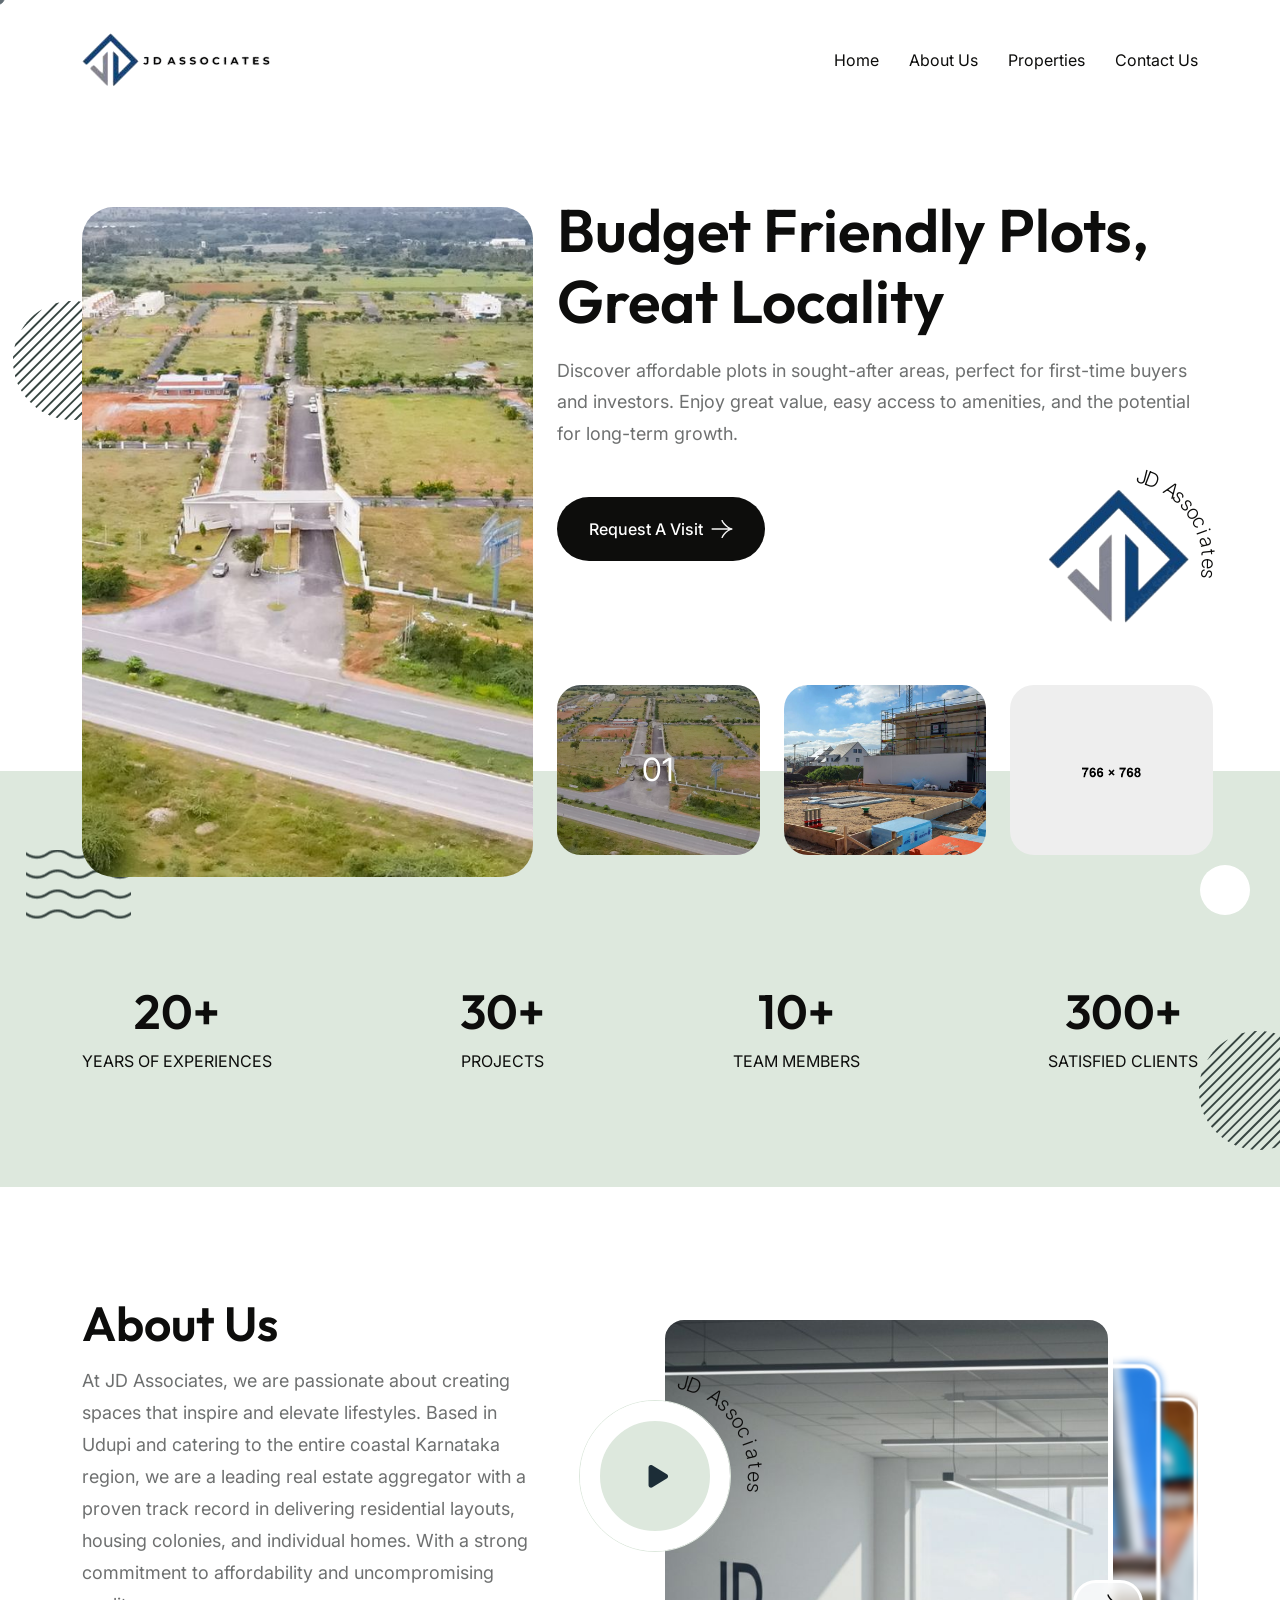
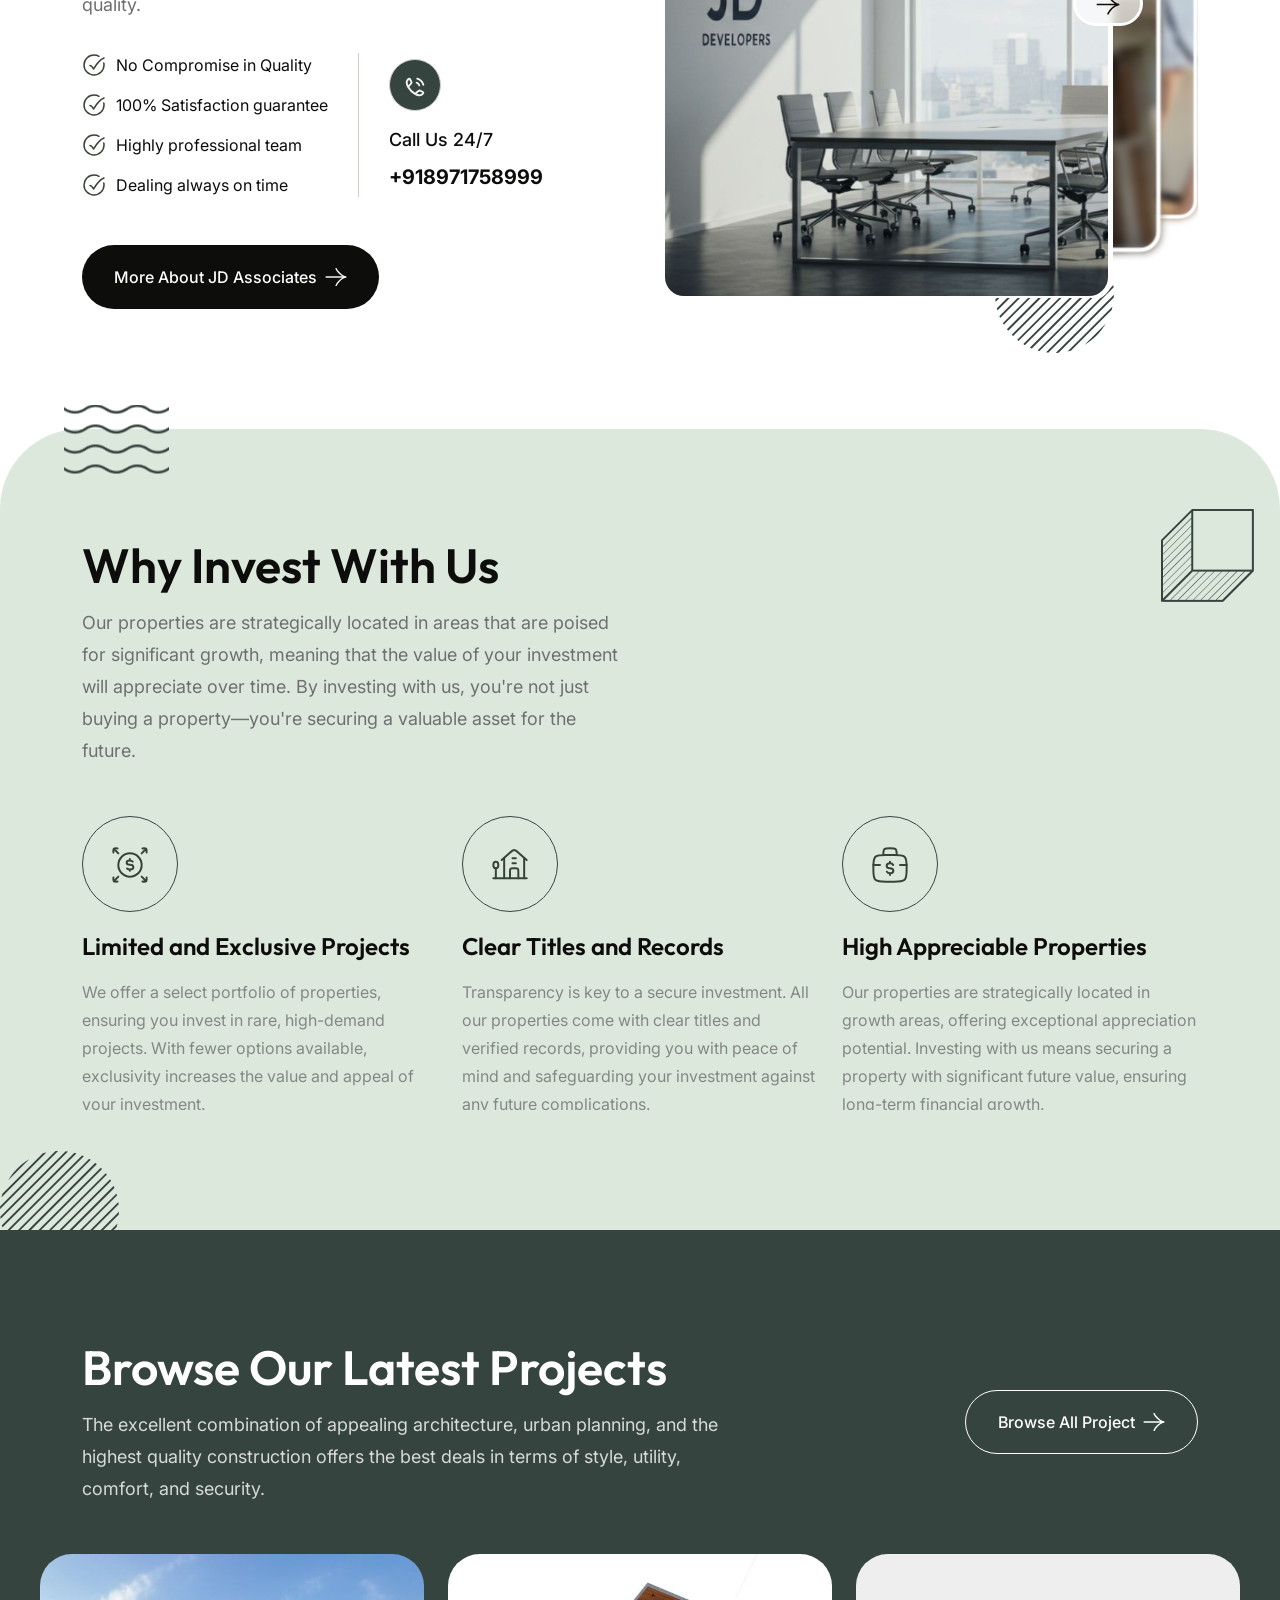
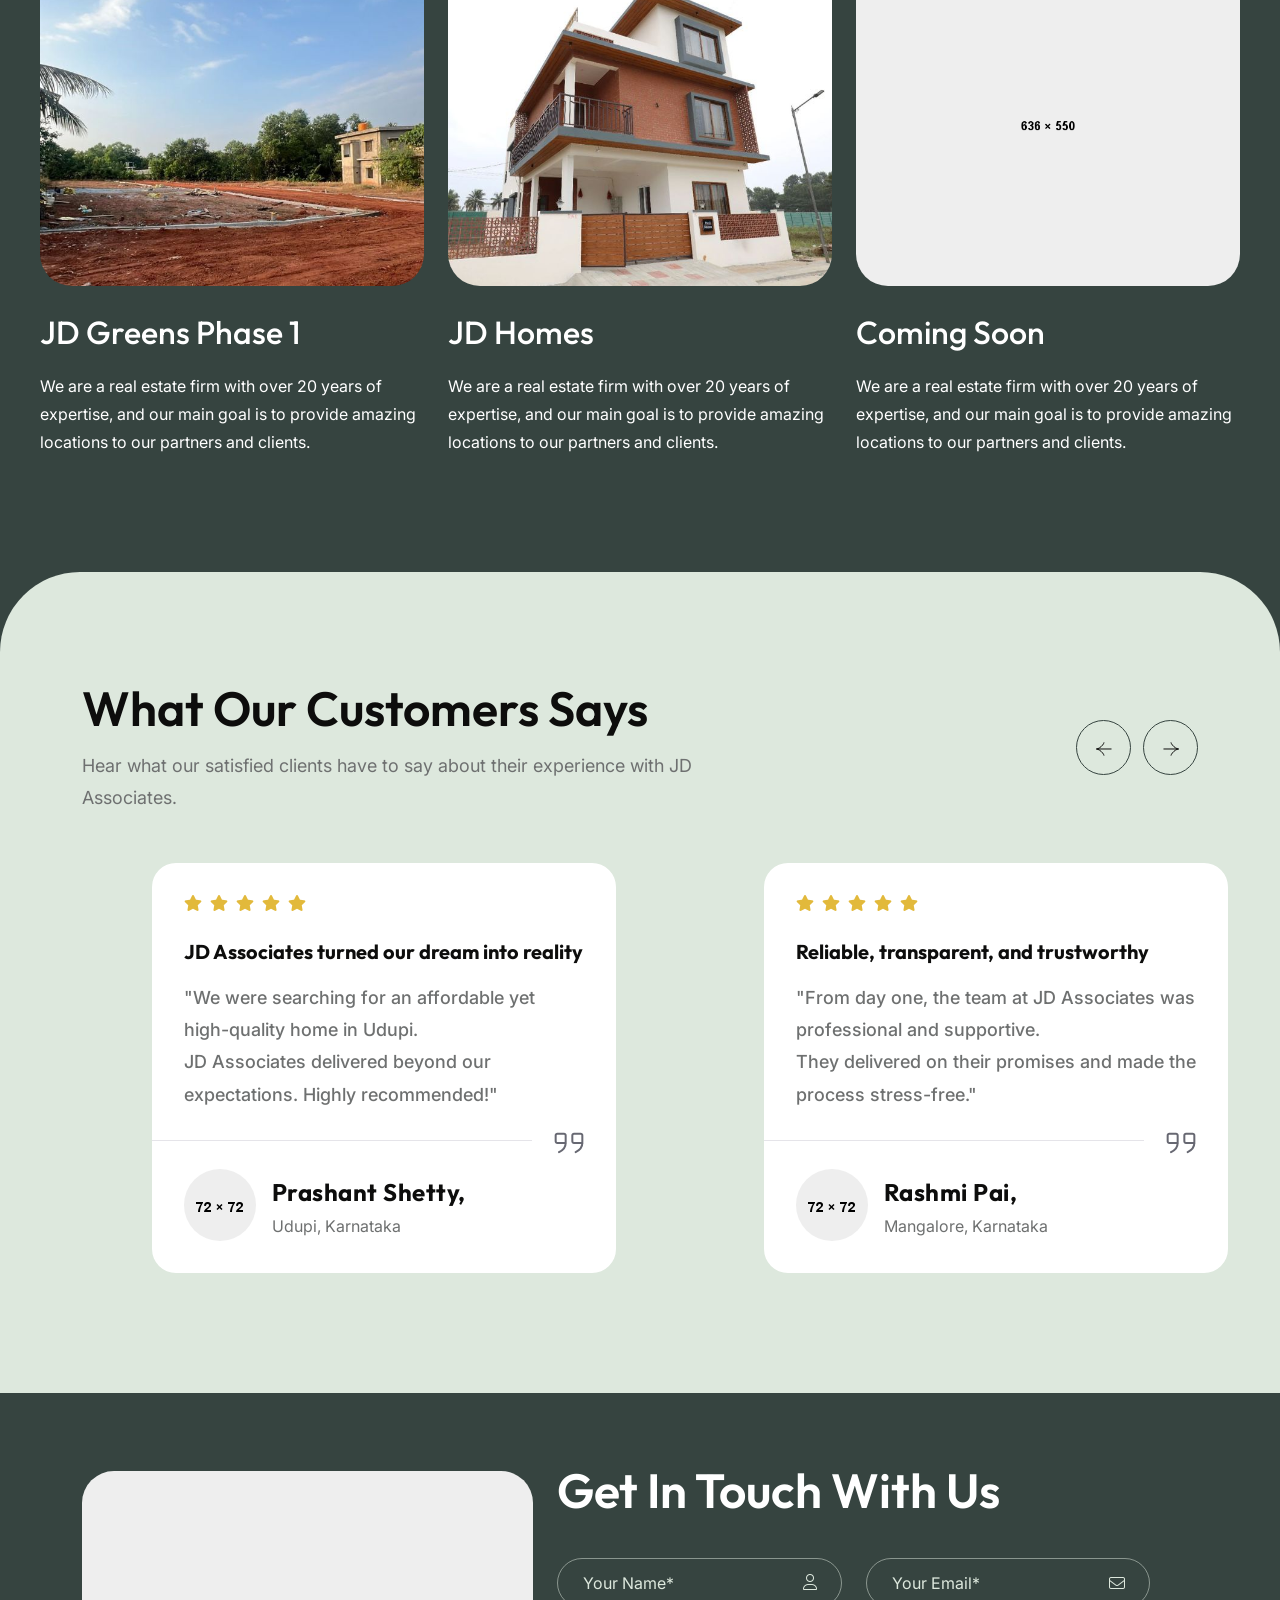
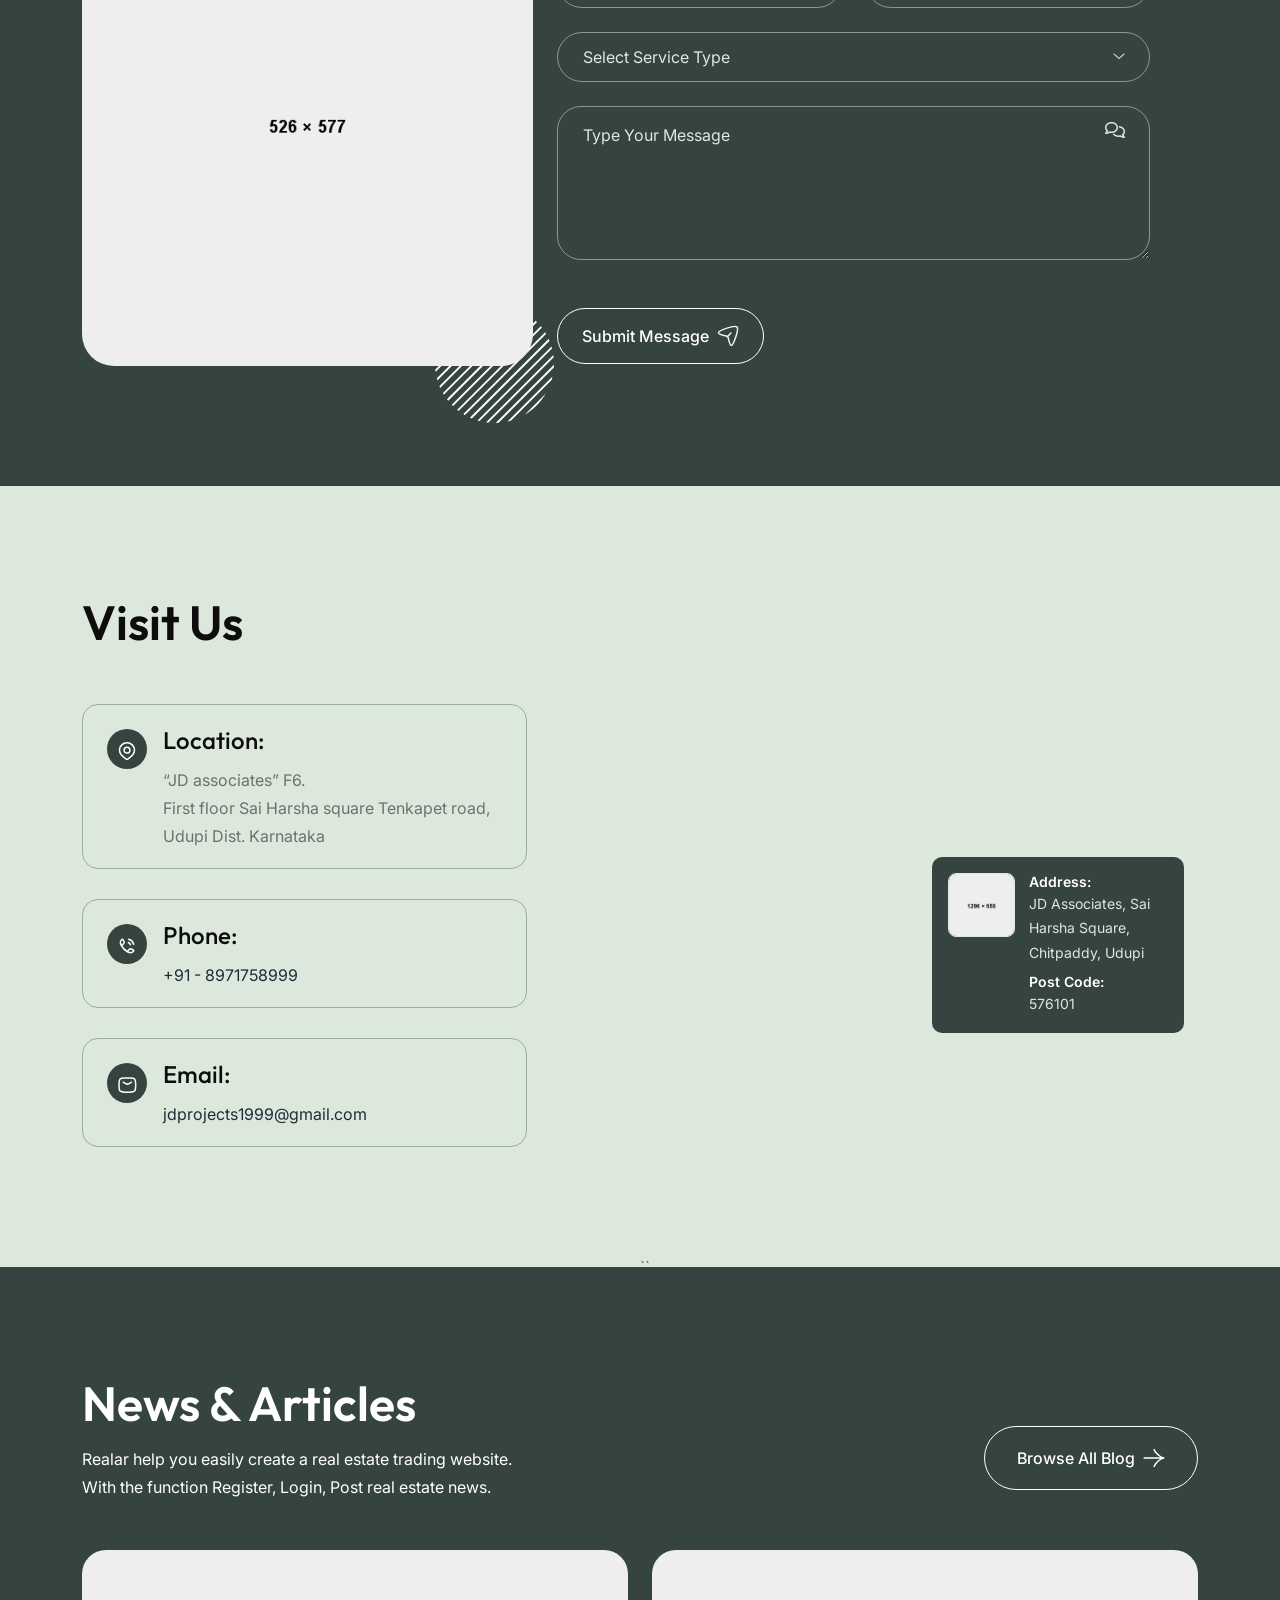
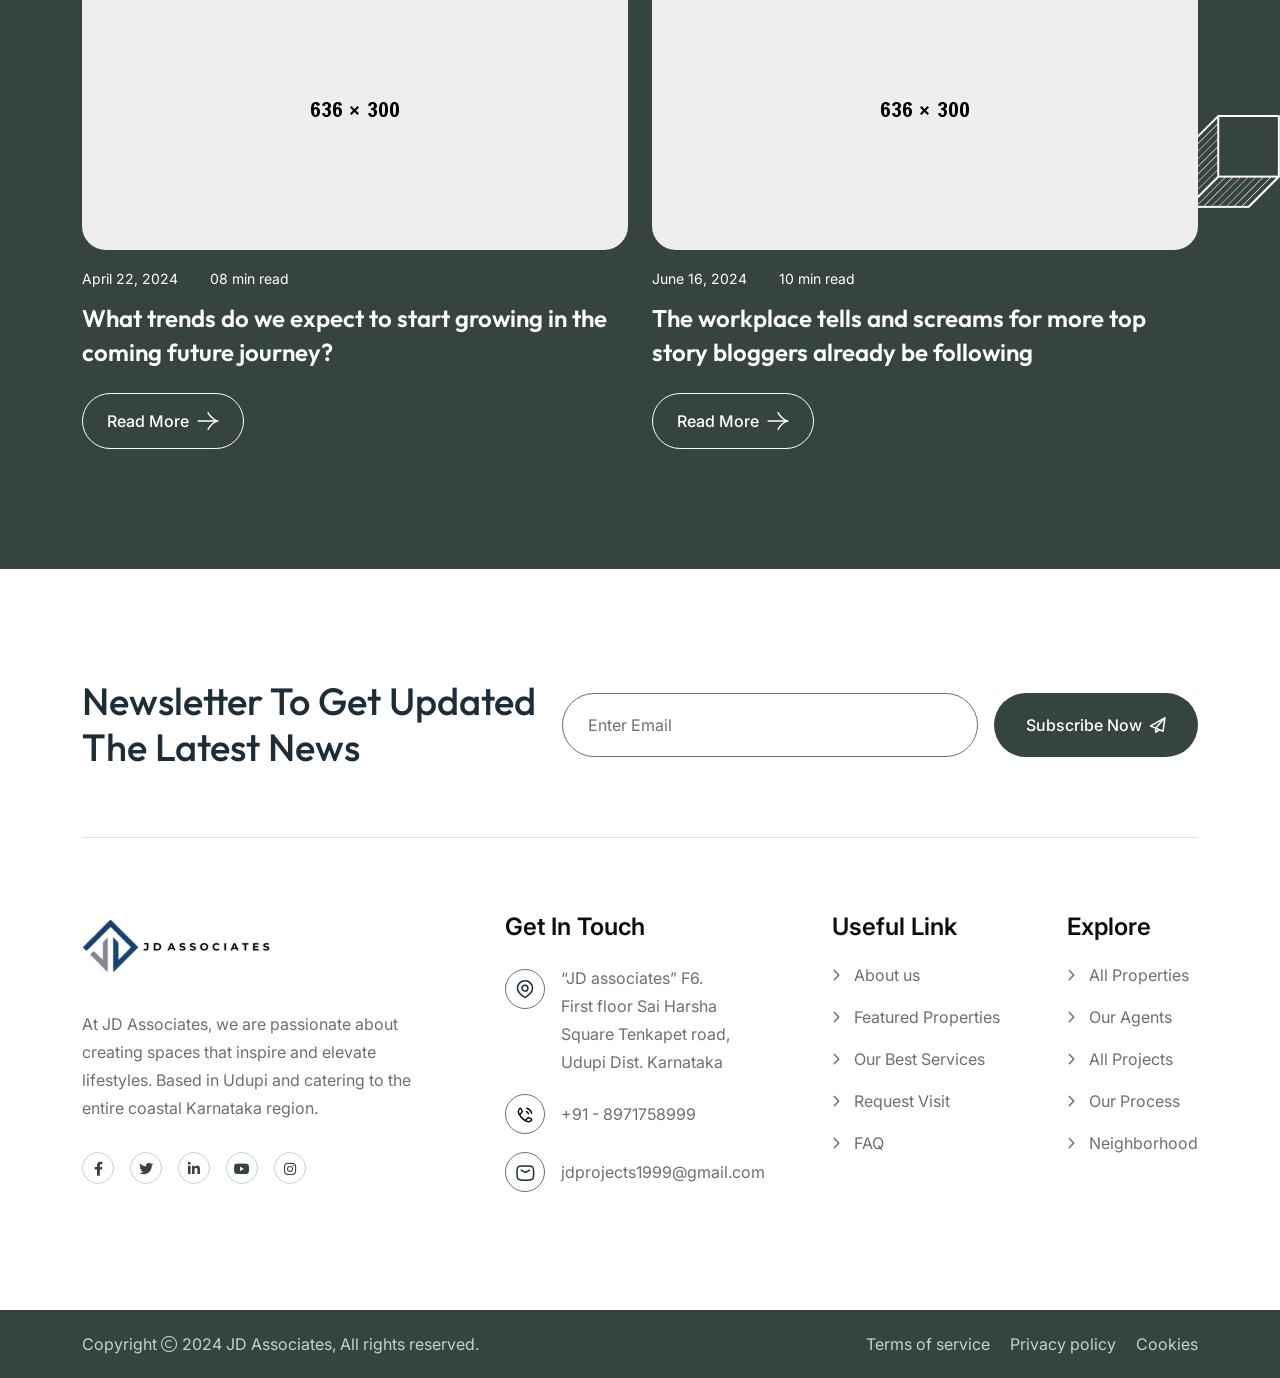
==== commit cbd1ffc5: "index fix" ====
--- a/index.html
+++ b/index.html
@@ -4,10 +4,10 @@
 <head>
     <meta charset="utf-8">
     <meta http-equiv="x-ua-compatible" content="ie=edge">
-    <title>Realar - Real Estate Apartment Complex HTML Template - Luxury Duplex </title>
-    <meta name="author" content="Realar">
-    <meta name="description" content="Realar - Real Estate Apartment Complex HTML Template">
-    <meta name="keywords" content="Realar - Real Estate Apartment Complex HTML Template">
+    <title>JD Associates Udupi</title>
+    <meta name="author" content="JD Associates Udupi">
+    <meta name="description" content="JD Associates Udupi">
+    <meta name="keywords" content="JD Associates Udupi">
     <meta name="robots" content="INDEX,FOLLOW">
 
     <!-- Mobile Specific Metas -->
@@ -56,14 +56,14 @@
 
 </head>
 
-<body class="bg-smoke">
+<body class="">
 
     <!--[if lte IE 9]>
     	<p class="browserupgrade">You are using an <strong>outdated</strong> browser. Please <a href="https://browsehappy.com/">upgrade your browser</a> to improve your experience and security.</p>
   	<![endif]-->
 
 
-    <!--********************************
+    <!-- ********************************
    		Code Start From Here 
 	******************************** -->
     <div class="cursor-follower"></div>
@@ -75,21 +75,35 @@
      Preloader
   ==============================-->
     <div id="preloader" class="preloader ">
-        <button class="th-btn style2 preloaderCls">Cancel Preloader </button>
+        <!-- <button class="th-btn style2 preloaderCls">Cancel Preloader </button> -->
         <div id="loader" class="th-preloader">
             <div class="animation-preloader">
                 <div class="txt-loading">
-                    <span preloader-text="R" class="characters">R</span>
-
-                    <span preloader-text="E" class="characters">E</span>
+                    <span preloader-text="J" class="characters">J</span>
+
+                    <span preloader-text="D" class="characters">D</span>
+
+                    <span preloader-text="" class="characters"></span>
 
                     <span preloader-text="A" class="characters">A</span>
 
-                    <span preloader-text="L" class="characters">L</span>
-
-                    <span preloader-text="A" class="characters">A</span>
-
-                    <span preloader-text="R" class="characters">R</span>
+                    <span preloader-text="S" class="characters">S</span>
+
+                    <span preloader-text="S" class="characters">S</span>
+                    
+                    <span preloader-text="O" class="characters">O</span> 
+
+                    <span preloader-text="C" class="characters">C</span> 
+                    
+                    <span preloader-text="I" class="characters">I</span> 
+                    
+                    <span preloader-text="A" class="characters">A</span> 
+                    
+                    <span preloader-text="T" class="characters">T</span> 
+                    
+                    <span preloader-text="E" class="characters">E</span> 
+                    
+                    <span preloader-text="S" class="characters">S</span> 
                 </div>
             </div>
         </div>
@@ -101,7 +115,7 @@
             <button class="th-menu-toggle"><i class="fal fa-times"></i></button>
             <div class="mobile-logo">
                 <a href="index.html">
-                    <img src="assets/img/logo-white.svg" alt="Realar">
+                    <img src="assets/images/logo/logo-text-white.png" alt="JD Associates Logo">
                 </a>
             </div>
             <div class="th-mobile-menu">
@@ -110,7 +124,7 @@
                         <a href="index.html">
                             Home
                         </a>
-                        <ul class="sub-menu">
+                        <!-- <ul class="sub-menu">
                             <li class="menu-item-has-children">
                                 <a href="#">Multipage</a>
                                 <ul class="sub-menu">
@@ -121,10 +135,7 @@
                                     <li><a href="home-5.html">Residencial Real Estate</a></li>
                                     <li><a href="home-6.html">Urban Real Estate</a></li>
                                     <li><a href="home-7.html">Industrial Demo</a></li>
-                                    <!-- <li><a href="home-8.html">Commercial Apartment</a></li> 
-                    <li><a href="home-9.html">Vacation Rental</a></li> 
-                    <li><a href="home-10.html">Residencial Apartment</a></li> 
-                    <li><a href="home-11.html">Architectural Demo</a></li>  -->
+                       
                                 </ul>
                             </li>
                             <li class="menu-item-has-children">
@@ -137,10 +148,7 @@
                                     <li><a href="home-5-op.html">Residencial Real Estate</a></li>
                                     <li><a href="home-6-op.html">Urban Real Estate</a></li>
                                     <li><a href="home-7-op.html">Industrial Demo</a></li>
-                                    <!-- <li><a href="home-8-op.html">Commercial Apartment</a></li> 
-                    <li><a href="home-9-op.html">Vacation Rental</a></li> 
-                    <li><a href="home-10-op.html">Residencial Apartment</a></li> 
-                    <li><a href="home-11-op.html">Architectural Demo</a></li>  -->
+                              
                                 </ul>
                             </li>
                             <li class="menu-item-has-children">
@@ -153,15 +161,12 @@
                                     <li><a href="home-5-rtl.html">Residencial Real Estate</a></li>
                                     <li><a href="home-6-rtl.html">Urban Real Estate</a></li>
                                     <li><a href="home-7-rtl.html">Industrial Demo</a></li>
-                                    <!-- <li><a href="home-8-rtl.html">Commercial Apartment</a></li> 
-                    <li><a href="home-9-rtl.html">Vacation Rental</a></li> 
-                    <li><a href="home-10-rtl.html">Residencial Apartment</a></li> 
-                    <li><a href="home-11-rtl.html">Architectural Demo</a></li>  -->
+                              
                                 </ul>
                             </li>
-                        </ul>
+                        </ul> -->
                     </li>
-                    <li><a href="about.html">
+                    <li><a href="#about-us">
                             About Us
                         </a></li>
                     <li class="menu-item-has-children">
@@ -177,7 +182,7 @@
                                 </a></li>
                         </ul>
                     </li>
-                    <li class="menu-item-has-children">
+                    <!-- <li class="menu-item-has-children">
                         <a href="agency.html">
                             Agencies
                         </a>
@@ -242,7 +247,7 @@
                                     Blog Details
                                 </a></li>
                         </ul>
-                    </li>
+                    </li> -->
                     <li><a href="contact.html">
                             Contact Us
                         </a></li>
@@ -250,70 +255,9 @@
             </div>
         </div>
     </div><!--==============================
-    Sidemenu
-============================== -->
-    <div class="sidemenu-wrapper sidemenu-info d-none d-lg-block ">
-        <div class="sidemenu-content">
-            <button class="closeButton sideMenuCls"><i class="far fa-times"></i></button>
-            <div class="widget  ">
-                <div class="th-widget-about">
-                    <div class="about-logo">
-                        <a href="index.html"><img src="assets/img/logo.svg" alt="Realar"></a>
-                    </div>
-                    <p class="about-text"> Rapidiously myocardinate cross-platform intellectual capital model. Appropriately create interactive infrastructures</p>
-                </div>
-            </div>
-            <div class="widget  ">
-                <h3 class="widget_title">Get In Touch</h3>
-                <div class="th-widget-contact">
-                    <div class="info-box_text">
-                        <div class="icon"><img src="assets/img/icon/location-dot.svg" alt="img"></div>
-                        <div class="details">
-                            <p>789 Inner Lane, Holy park,</p>
-                            <p>California, USA</p>
-                        </div>
-                    </div>
-                    <div class="info-box_text">
-                        <div class="icon">
-                            <img src="assets/img/icon/phone.svg" alt="img">
-                        </div>
-                        <div class="details">
-                            <p><a href="tel:+0123456789" class="info-box_link">+01 234 567 890</a></p>
-                            <p><a href="tel:+09876543210" class="info-box_link">+09 876 543 210</a></p>
-                        </div>
-                    </div>
-                    <div class="info-box_text">
-                        <div class="icon">
-                            <img src="assets/img/icon/envelope.svg" alt="img">
-                        </div>
-                        <div class="details">
-                            <p><a href="mailto:mailinfo00@realar.com" class="info-box_link">mailinfo00@realar.com</a></p>
-                            <p><a href="mailto:support24@realar.com" class="info-box_link">support24@realar.com</a></p>
-                        </div>
-                    </div>
-                </div>
-            </div>
-            <div class="widget newsletter-widget  ">
-                <h3 class="widget_title">Subscribe Now</h3>
-                <form class="newsletter-form">
-                    <div class="form-group">
-                        <input class="form-control" type="email" placeholder="Email Address" required="">
-                        <button type="submit" class="th-btn"><i class="far fa-paper-plane text-theme"></i></button>
-                    </div>
-                </form>
-                <div class="th-social style2">
-                    <a href="https://www.facebook.com/"><i class="fab fa-facebook-f"></i></a>
-                    <a href="https://www.twitter.com/"><i class="fab fa-twitter"></i></a>
-                    <a href="https://www.linkedin.com/"><i class="fab fa-linkedin-in"></i></a>
-                    <a href="https://www.behance.com/"><i class="fab fa-behance"></i></a>
-                    <a href="https://www.vimeo.com/"><i class="fab fa-vimeo-v"></i></a>
-                </div>
-            </div>
-        </div>
-    </div><!--==============================
 	Header Area
 ==============================-->
-    <header class="th-header header-layout1">
+    <header class="th-header header-layout2">
         <div class="sticky-wrapper">
             <!-- Main Menu Area -->
             <div class="menu-area">
@@ -322,250 +266,26 @@
                         <div class="col-auto">
                             <div class="header-logo">
                                 <a href="index.html">
-                                    <img src="assets/img/logo-white.svg" alt="Realar">
+                                    <img src="assets/images/logo/main-logo.png" alt="JD Associates Logo">
                                 </a>
                             </div>
                         </div>
                         <div class="col-auto">
                             <nav class="main-menu d-none d-lg-inline-block">
                                 <ul>
-                                    <li class="menu-item-has-children">
+                                    <li class="">
                                         <a href="index.html">
                                             Home
                                         </a>
-                                        <ul class="mega-menu mega-menu-content">
-                                            <li>
-                                                <div class="container">
-                                                    <div class="row gy-4">
-                                                        <div class="col-lg-3">
-                                                            <div class="mega-menu-box">
-                                                                <div class="mega-menu-img">
-                                                                    <img src="assets/img/pages/index.jpg" alt="Home One">
-                                                                    <div class="btn-wrap">
-                                                                        <a href="index.html" class="th-btn style-border">Multipage</a>
-                                                                        <a href="home-1-op.html" class="th-btn style-border">Onepage</a>
-                                                                        <a href="home-1-rtl.html" class="th-btn style-border">RTL Demo</a>
-                                                                    </div>
-                                                                </div>
-                                                                <h3 class="mega-menu-title"><a href="index.html">Luxury Duplex</a></h3>
-                                                            </div>
-                                                        </div>
-                                                        <div class="col-lg-3">
-                                                            <div class="mega-menu-box">
-                                                                <div class="mega-menu-img">
-                                                                    <img src="assets/img/pages/home-2.jpg" alt="Home Two">
-                                                                    <div class="btn-wrap">
-                                                                        <a href="home-2.html" class="th-btn style-border">Multipage</a>
-                                                                        <a href="home-2-op.html" class="th-btn style-border">Onepage</a>
-                                                                        <a href="home-2-rtl.html" class="th-btn style-border">RTL Demo</a>
-                                                                    </div>
-                                                                </div>
-                                                                <h3 class="mega-menu-title"><a href="home-2.html">Real Estate Agency</a></h3>
-                                                            </div>
-                                                        </div>
-                                                        <div class="col-lg-3">
-                                                            <div class="mega-menu-box">
-                                                                <div class="mega-menu-img">
-                                                                    <img src="assets/img/pages/home-3.jpg" alt="Home Three">
-                                                                    <div class="btn-wrap">
-                                                                        <a href="home-3.html" class="th-btn style-border">Multipage</a>
-                                                                        <a href="home-3-op.html" class="th-btn style-border">Onepage</a>
-                                                                        <a href="home-3-rtl.html" class="th-btn style-border">RTL Demo</a>
-                                                                    </div>
-                                                                </div>
-                                                                <h3 class="mega-menu-title"><a href="home-3.html">Commercial Real Estate</a></h3>
-                                                            </div>
-                                                        </div>
-                                                        <div class="col-lg-3">
-                                                            <div class="mega-menu-box">
-                                                                <div class="mega-menu-img">
-                                                                    <img src="assets/img/pages/home-4.jpg" alt="Home Four">
-                                                                    <div class="btn-wrap">
-                                                                        <a href="home-4.html" class="th-btn style-border">Multipage</a>
-                                                                        <a href="home-4-op.html" class="th-btn style-border">Onepage</a>
-                                                                        <a href="home-4-rtl.html" class="th-btn style-border">RTL Demo</a>
-                                                                    </div>
-                                                                </div>
-                                                                <h3 class="mega-menu-title"><a href="home-4.html">Luxury Apartment</a></h3>
-                                                            </div>
-                                                        </div>
-                                                        <div class="col-lg-3">
-                                                            <div class="mega-menu-box">
-                                                                <div class="mega-menu-img">
-                                                                    <img src="assets/img/pages/home-5.jpg" alt="Home Five">
-                                                                    <div class="btn-wrap">
-                                                                        <a href="home-5.html" class="th-btn style-border">Multipage</a>
-                                                                        <a href="home-5-op.html" class="th-btn style-border">Onepage</a>
-                                                                        <a href="home-5-rtl.html" class="th-btn style-border">RTL Demo</a>
-                                                                    </div>
-                                                                </div>
-                                                                <h3 class="mega-menu-title"><a href="home-5.html">Residencial Real Estate</a></h3>
-                                                            </div>
-                                                        </div>
-                                                        <div class="col-lg-3">
-                                                            <div class="mega-menu-box">
-                                                                <div class="mega-menu-img">
-                                                                    <img src="assets/img/pages/home-6.jpg" alt="Home Six">
-                                                                    <div class="btn-wrap">
-                                                                        <a href="home-6.html" class="th-btn style-border">Multipage</a>
-                                                                        <a href="home-6-op.html" class="th-btn style-border">Onepage</a>
-                                                                        <a href="home-6-rtl.html" class="th-btn style-border">RTL Demo</a>
-                                                                    </div>
-                                                                </div>
-                                                                <h3 class="mega-menu-title"><a href="home-6.html">Urban Real Estate</a></h3>
-                                                            </div>
-                                                        </div>
-                                                        <div class="col-lg-3">
-                                                            <div class="mega-menu-box">
-                                                                <div class="mega-menu-img">
-                                                                    <img src="assets/img/pages/home-7.jpg" alt="Home Seven">
-                                                                    <div class="btn-wrap">
-                                                                        <a href="home-7.html" class="th-btn style-border">Multipage</a>
-                                                                        <a href="home-7-op.html" class="th-btn style-border">Onepage</a>
-                                                                        <a href="home-7-rtl.html" class="th-btn style-border">RTL Demo</a>
-                                                                    </div>
-                                                                </div>
-                                                                <h3 class="mega-menu-title"><a href="home-7.html">Industrial Demo</a></h3>
-                                                            </div>
-                                                        </div>
-                                                        <!-- <div class="col-lg-3">
-                    <div class="mega-menu-box">
-                        <div class="mega-menu-img">
-                            <img src="assets/img/pages/home-8.jpg" alt="Home Eight">
-                            <div class="btn-wrap">
-                                <a href="home-8.html" class="th-btn style-border">Multipage</a>
-                                <a href="home-8-op.html" class="th-btn style-border">Onepage</a>
-                                <a href="home-8-rtl.html" class="th-btn style-border">RTL Demo</a>
-                            </div>
-                        </div>
-                        <h3 class="mega-menu-title"><a href="home-8.html">Commercial Apartment</a></h3>                        
-                    </div>
-                </div>
-                <div class="col-lg-3">
-                    <div class="mega-menu-box">
-                        <div class="mega-menu-img">
-                            <img src="assets/img/pages/home-9.jpg" alt="Home Nine">
-                            <div class="btn-wrap">
-                                <a href="home-9.html" class="th-btn style-border">Multipage</a>
-                                <a href="home-9-op.html" class="th-btn style-border">Onepage</a>
-                                <a href="home-9-rtl.html" class="th-btn style-border">RTL Demo</a>
-                            </div>
-                        </div>
-                        <h3 class="mega-menu-title"><a href="home-9.html">Vacation Rental</a></h3>                        
-                    </div>
-                </div>
-                <div class="col-lg-3">
-                    <div class="mega-menu-box">
-                        <div class="mega-menu-img">
-                            <img src="assets/img/pages/home-10.jpg" alt="Home Ten">
-                            <div class="btn-wrap">
-                                <a href="home-10.html" class="th-btn style-border">Multipage</a>
-                                <a href="home-10-op.html" class="th-btn style-border">Onepage</a>
-                                <a href="home-10-rtl.html" class="th-btn style-border">RTL Demo</a>
-                            </div>
-                        </div>
-                        <h3 class="mega-menu-title"><a href="home-10.html">Residencial Apartment</a></h3>                        
-                    </div>
-                </div>
-                <div class="col-lg-3">
-                    <div class="mega-menu-box">
-                        <div class="mega-menu-img">
-                            <img src="assets/img/pages/home-11.jpg" alt="Home Eleven">
-                            <div class="btn-wrap">
-                                <a href="home-11.html" class="th-btn style-border">Multipage</a>
-                                <a href="home-11-op.html" class="th-btn style-border">Onepage</a>
-                                <a href="home-11-rtl.html" class="th-btn style-border">RTL Demo</a>
-                            </div>
-                        </div>
-                        <h3 class="mega-menu-title"><a href="home-11.html">Architectural Demo</a></h3>                        
-                    </div>
-                </div> -->
-                                                    </div>
-                                                </div>
-                                            </li>
-                                        </ul>
+                                       
                                     </li>
                                     <li><a href="about.html">
                                             About Us
                                         </a></li>
-                                    <li class="menu-item-has-children">
+                                    <li class="">
                                         <a href="property.html">
                                             Properties
                                         </a>
-                                        <ul class="sub-menu">
-                                            <li><a href="property.html">
-                                                    Properties
-                                                </a></li>
-                                            <li><a href="property-details.html">
-                                                    Property Details
-                                                </a></li>
-                                        </ul>
-                                    </li>
-                                    <li class="menu-item-has-children">
-                                        <a href="agency.html">
-                                            Agencies
-                                        </a>
-                                        <ul class="sub-menu">
-                                            <li><a href="agency.html">
-                                                    Agencies
-                                                </a></li>
-                                            <li><a href="agency-details.html">
-                                                    Agencies Details
-                                                </a></li>
-                                        </ul>
-                                    </li>
-                                    <li class="menu-item-has-children">
-                                        <a href="#">
-                                            Pages
-                                        </a>
-                                        <ul class="sub-menu">
-                                            <li><a href="team.html">
-                                                    Agent Page
-                                                </a></li>
-                                            <li><a href="team-details.html">
-                                                    Agent Details
-                                                </a></li>
-                                            <li><a href="pricing.html">
-                                                    Pricing Page
-                                                </a></li>
-                                            <li class="menu-item-has-children"><a href="shop.html">
-                                                    Shop Page
-                                                </a>
-                                                <ul class="sub-menu">
-                                                    <li><a href="shop.html">
-                                                            Shop Page
-                                                        </a></li>
-                                                    <li><a href="shop-details.html">
-                                                            Shop Details
-                                                        </a></li>
-                                                    <li><a href="cart.html">
-                                                            Cart Page
-                                                        </a></li>
-                                                    <li><a href="checkout.html">
-                                                            Checkout Page
-                                                        </a></li>
-                                                    <li><a href="wishlist.html">
-                                                            Wistlist Page
-                                                        </a></li>
-                                                </ul>
-                                            </li>
-                                            <li><a href="error.html">
-                                                    Error Page
-                                                </a></li>
-                                        </ul>
-                                    </li>
-                                    <li class="menu-item-has-children">
-                                        <a href="blog.html">
-                                            Blog
-                                        </a>
-                                        <ul class="sub-menu">
-                                            <li><a href="blog.html">
-                                                    Blog Page
-                                                </a></li>
-                                            <li><a href="blog-details.html">
-                                                    Blog Details
-                                                </a></li>
-                                        </ul>
                                     </li>
                                     <li><a href="contact.html">
                                             Contact Us
@@ -580,14 +300,9 @@
                                 </button>
                             </div>
                         </div>
-                        <div class="col-auto d-none d-xl-block">
+                        <div class="col-auto d-none d-xxl-block">
                             <div class="header-button">
-                                <a href="contact.html" class="th-btn btn-mask th-btn-icon">Contact Us</a>
-                                <button type="button" class="simple-icon sideMenuInfo sidebar-btn">
-                                    <span class="line"></span>
-                                    <span class="line"></span>
-                                    <span class="line"></span>
-                                </button>
+                                <a href="contact.html" class="th-btn style2 th-btn-icon">Request A Visit</a>
                             </div>
                         </div>
                     </div>
@@ -602,242 +317,424 @@
     <!--==============================
 Hero Area
 ==============================-->
-    <div class="hero-1" id="hero">
-        <div class="swiper th-slider hero-slider1" id="heroSlide1" data-slider-options='{"effect":"fade", "autoHeight": "true"}'>
-            <div class="swiper-wrapper">
-                <div class="swiper-slide">
-                    <div class="hero-inner" data-mask-src="assets/img/hero/hero_1_bg_mask.png">
-                        <div class="th-hero-bg" data-bg-src="assets/img/hero/hero_bg_1_1.jpg"></div>
-                        <div class="hero-big-text">REALAR</div>
-                        <div class="container">
-                            <div class="row align-items-center">
-                                <div class="col-lg-8">
-                                    <div class="hero-style1">
-                                        <h1 class="hero-title text-white">
-                                            <span class="title1" data-ani="slideindown" data-ani-delay="0.3s">
-                                                Top Notch </span>
-                                            <span class="title2" data-ani="slideindown" data-ani-delay="0.4s">
+    <div class="th-hero-wrapper hero-2" id="hero">
+        <div class="container">
+            <div class="swiper th-slider hero-slider1" id="heroSlide1" data-slider-options='{"effect":"fade","loop":false,"thumbs":{"swiper":".hero-grid-thumb"}}'>
+                <div class="swiper-wrapper">
+                    <div class="swiper-slide">
+                        <div class="hero-inner">
+                            <div class="row gx-60 gy-50">
+                                <div class="col-xl-5">
+                                    <div class="hero-thumb2-1">
+                                        <img src="assets/images/Landing_page_home.jpg" alt="img">
+                                    </div>
+                                </div>
+                                <div class="col-xl-7">
+                                    <div class="hero-style2">
+                                        <h1 class="hero-title">
+                                            <span class="title1" data-ani="slideinup" data-ani-delay="0.4s">
+                                                Budget Friendly Plots, </span>
+                                            <span class="title1" data-ani="slideinup" data-ani-delay="0.5s">
+                                                Great Locality </span>
+                                        </h1>
+                                        <p class="hero-text" data-ani="slideinup" data-ani-delay="0.6s">Discover affordable plots in sought-after areas, perfect for first-time buyers and investors. Enjoy great value, easy access to amenities, and the potential for long-term growth.</p>
+                                        <div class="btn-wrap" data-ani="slideinup" data-ani-delay="0.7s">
+                                            <a href="contact.html" class="th-btn style2 th-btn-icon">Request A Visit</a>
+
+                                        </div>
+                                    </div>
+                                </div>
+                            </div>
+                        </div>
+
+                    </div>
+                    <div class="swiper-slide">
+                        <div class="hero-inner">
+                            <div class="row gx-60 gy-50">
+                                <div class="col-xl-5">
+                                    <div class="hero-thumb2-1">
+                                        <img src="assets/images/Landing_page_home1.jpg" alt="img">
+                                    </div>
+                                </div>
+                                <div class="col-xl-7">
+                                    <div class="hero-style2">
+                                        <h1 class="hero-title">
+                                            <span class="title1" data-ani="slideinup" data-ani-delay="0.4s">
+                                                Your Dream Home</span>
+                                            <span class="title1" data-ani="slideinup" data-ani-delay="0.5s">
+                                                Awaits You. </span>
+                                        </h1>
+                                        <p class="hero-text" data-ani="slideinup" data-ani-delay="0.6s">Step into your perfect home today! With carefully crafted designs and prime locations, we bring your vision to life, offering comfort, style, and a place to call your own.</p>
+                                        <div class="btn-wrap" data-ani="slideinup" data-ani-delay="0.7s">
+                                            <a href="contact.html" class="th-btn style2 th-btn-icon">Request A Visit</a>
+
+                                        </div>
+                                    </div>
+                                </div>
+                            </div>
+                        </div>
+
+                    </div>
+                    <div class="swiper-slide">
+                        <div class="hero-inner">
+                            <div class="row gx-60 gy-50">
+                                <div class="col-xl-5">
+                                    <div class="hero-thumb2-1">
+                                        <img src="assets/img/hero/hero_thumb_2_3.jpg" alt="img">
+                                    </div>
+                                </div>
+                                <div class="col-xl-7">
+                                    <div class="hero-style2">
+                                        <h1 class="hero-title">
+                                            <span class="title1" data-ani="slideinup" data-ani-delay="0.4s">
+                                                Quality Construction, </span>
+                                            <span class="title1" data-ani="slideinup" data-ani-delay="0.5s">
+                                                Lasting Value </span>
+                                        </h1>
+                                        <p class="hero-text" data-ani="slideinup" data-ani-delay="0.6s">Our homes are built with the highest standards of craftsmanship and attention to detail, ensuring lasting durability and timeless appeal. Invest in a property that stands the test of time, offering you not only a comfortable living space but also a valuable asset for the future.</p>
+                                        <div class="btn-wrap" data-ani="slideinup" data-ani-delay="0.7s">
+                                            <a href="contact.html" class="th-btn style2 th-btn-icon">Request A Visit</a>
+
+                                        </div>
+                                    </div>
+                                </div>
+                            </div>
+                        </div>
+
+                    </div>
+                    <!-- <div class="swiper-slide">
+                        <div class="hero-inner">
+                            <div class="row gx-60 gy-50">
+                                <div class="col-xl-5">
+                                    <div class="hero-thumb2-1">
+                                        <img src="assets/img/hero/hero_thumb_2_1.jpg" alt="img">
+                                    </div>
+                                </div>
+                                <div class="col-xl-7">
+                                    <div class="hero-style2">
+                                        <h1 class="hero-title">
+                                            <span class="title1" data-ani="slideinup" data-ani-delay="0.4s">
+                                                Discover Quality </span>
+                                            <span class="title1" data-ani="slideinup" data-ani-delay="0.5s">
                                                 Living Space </span>
                                         </h1>
-                                        <p class="hero-text text-white" data-ani="slideinup" data-ani-delay="0.5s">Bringing together a team with passion, dedication, and resources to help our clients reach their buying and selling goals. We are with you every step of the way.</p>
-                                        <a href="property.html" class="th-btn btn-mask th-btn-icon" data-ani="slideinup" data-ani-delay="0.6s">Explore Properties</a>
-                                    </div>
-                                </div>
-                                <div class="col-lg-4">
-                                    <div class="hero-video-wrap text-center" data-ani="slideinright" data-ani-delay="0.4s">
-                                        <a href="https://www.youtube.com/watch?v=_sI_Ps7JSEk" class="play-btn style2 popup-video"><i class="fa-sharp fa-solid fa-play"></i></a>
-                                    </div>
-                                </div>
-                            </div>
-                        </div>
-
-                    </div>
-
-                </div>
-                <div class="swiper-slide">
-                    <div class="hero-inner" data-mask-src="assets/img/hero/hero_1_bg_mask.png">
-                        <div class="th-hero-bg" data-bg-src="assets/img/hero/hero_bg_1_2.jpg"></div>
-                        <div class="hero-big-text">REALAR</div>
-                        <div class="container">
-                            <div class="row align-items-center">
-                                <div class="col-lg-8">
-                                    <div class="hero-style1">
-                                        <h1 class="hero-title text-white">
-                                            <span class="title1" data-ani="slideindown" data-ani-delay="0.3s">
-                                                Discover Your </span>
-                                            <span class="title2" data-ani="slideindown" data-ani-delay="0.4s">
-                                                Flexible Living House </span>
+                                        <p class="hero-text" data-ani="slideinup" data-ani-delay="0.6s">We aim to build contemporary homes whose beauty perishes in the delicate touches of minutiae lines and shapes. Within our plan, we endowed Villa with interestingly high-contrast spatial experiences.</p>
+                                        <div class="btn-wrap" data-ani="slideinup" data-ani-delay="0.7s">
+                                            <a href="contact.html" class="th-btn style2 th-btn-icon">Request A Visit</a>
+
+                                        </div>
+                                    </div>
+                                </div>
+                            </div>
+                        </div>
+
+                    </div>
+                    <div class="swiper-slide">
+                        <div class="hero-inner">
+                            <div class="row gx-60 gy-50">
+                                <div class="col-xl-5">
+                                    <div class="hero-thumb2-1">
+                                        <img src="assets/img/hero/hero_thumb_2_2.jpg" alt="img">
+                                    </div>
+                                </div>
+                                <div class="col-xl-7">
+                                    <div class="hero-style2">
+                                        <h1 class="hero-title">
+                                            <span class="title1" data-ani="slideinup" data-ani-delay="0.4s">
+                                                Make Dream </span>
+                                            <span class="title1" data-ani="slideinup" data-ani-delay="0.5s">
+                                                For Better Living </span>
                                         </h1>
-                                        <p class="hero-text text-white" data-ani="slideinup" data-ani-delay="0.5s">Bringing together a team with passion, dedication, and resources to help our clients reach their buying and selling goals. We are with you every step of the way.</p>
-                                        <a href="property.html" class="th-btn btn-mask th-btn-icon" data-ani="slideinup" data-ani-delay="0.6s">Explore Properties</a>
-                                    </div>
-                                </div>
-                                <div class="col-lg-4">
-                                    <div class="hero-video-wrap text-center" data-ani="slideinright" data-ani-delay="0.4s">
-                                        <a href="https://www.youtube.com/watch?v=_sI_Ps7JSEk" class="play-btn style2 popup-video"><i class="fa-sharp fa-solid fa-play"></i></a>
-                                    </div>
-                                </div>
-                            </div>
-                        </div>
-
-                    </div>
-
-                </div>
-                <div class="swiper-slide">
-                    <div class="hero-inner" data-mask-src="assets/img/hero/hero_1_bg_mask.png">
-                        <div class="th-hero-bg" data-bg-src="assets/img/hero/hero_bg_1_3.jpg"></div>
-                        <div class="hero-big-text">REALAR</div>
-                        <div class="container">
-                            <div class="row align-items-center">
-                                <div class="col-lg-8">
-                                    <div class="hero-style1">
-                                        <h1 class="hero-title text-white">
-                                            <span class="title1" data-ani="slideindown" data-ani-delay="0.3s">
-                                                Elevate Lifestyle </span>
-                                            <span class="title2" data-ani="slideindown" data-ani-delay="0.4s">
-                                                Luxury Meets Comfort </span>
+                                        <p class="hero-text" data-ani="slideinup" data-ani-delay="0.6s">We aim to build contemporary homes whose beauty perishes in the delicate touches of minutiae lines and shapes. Within our plan, we endowed Villa with interestingly high-contrast spatial experiences.</p>
+                                        <div class="btn-wrap" data-ani="slideinup" data-ani-delay="0.7s">
+                                            <a href="contact.html" class="th-btn style2 th-btn-icon">Request A Visit</a>
+
+                                        </div>
+                                    </div>
+                                </div>
+                            </div>
+                        </div>
+
+                    </div>
+                    <div class="swiper-slide">
+                        <div class="hero-inner">
+                            <div class="row gx-60 gy-50">
+                                <div class="col-xl-5">
+                                    <div class="hero-thumb2-1">
+                                        <img src="assets/img/hero/hero_thumb_2_3.jpg" alt="img">
+                                    </div>
+                                </div>
+                                <div class="col-xl-7">
+                                    <div class="hero-style2">
+                                        <h1 class="hero-title">
+                                            <span class="title1" data-ani="slideinup" data-ani-delay="0.4s">
+                                                We Craft The </span>
+                                            <span class="title1" data-ani="slideinup" data-ani-delay="0.5s">
+                                                Future Dewelling </span>
                                         </h1>
-                                        <p class="hero-text text-white" data-ani="slideinup" data-ani-delay="0.5s">Bringing together a team with passion, dedication, and resources to help our clients reach their buying and selling goals. We are with you every step of the way.</p>
-                                        <a href="property.html" class="th-btn btn-mask th-btn-icon" data-ani="slideinup" data-ani-delay="0.6s">Explore Properties</a>
-                                    </div>
-                                </div>
-                                <div class="col-lg-4">
-                                    <div class="hero-video-wrap text-center" data-ani="slideinright" data-ani-delay="0.4s">
-                                        <a href="https://www.youtube.com/watch?v=_sI_Ps7JSEk" class="play-btn style2 popup-video"><i class="fa-sharp fa-solid fa-play"></i></a>
-                                    </div>
-                                </div>
-                            </div>
-                        </div>
-
-                    </div>
-
-                </div>
-            </div>
-            <div class="slider-pagination"></div>
-        </div>
-        <div class="hero-social-link">
-            <div class="social-wrap">
-                <a href="https://facebook.com/">FACEBOOK</a>
-                <a href="https://instagram.com/">INSTAGRAM</a>
-                <a href="https://twitter.com/">TWITTER</a>
-            </div>
-        </div>
-        <div class="scroll-down">
-            <a href="#about-sec" class="hero-scroll-wrap"><i class="fal fa-long-arrow-left"></i>Scroll</a>
+                                        <p class="hero-text" data-ani="slideinup" data-ani-delay="0.6s">We aim to build contemporary homes whose beauty perishes in the delicate touches of minutiae lines and shapes. Within our plan, we endowed Villa with interestingly high-contrast spatial experiences.</p>
+                                        <div class="btn-wrap" data-ani="slideinup" data-ani-delay="0.7s">
+                                            <a href="contact.html" class="th-btn style2 th-btn-icon">Request A Visit</a>
+
+                                        </div>
+                                    </div>
+                                </div>
+                            </div>
+                        </div>
+
+                    </div> -->
+                </div>
+            </div>
+
+            <div class="row gx-60 justify-content-end">
+                <div class="col-xl-7">
+                    <div class="slider-area hero-slider-thumb-wrap">
+                        <div class="swiper th-slider hero-grid-thumb" data-slider-options='{"effect":"slide","loop":false,"slidesPerView":"3"}'>
+                            <div class="swiper-wrapper">
+                                <div class="swiper-slide">
+                                    <div class="box-img">
+                                        <img src="assets/images/Landing_page_home.jpg" alt="Image">
+                                        <span class="slider-number">01</span>
+                                    </div>
+                                </div>
+                                <div class="swiper-slide">
+                                    <div class="box-img">
+                                        <img src="assets/images/Landing_page_home1.jpg" alt="Image">
+                                        <span class="slider-number">02</span>
+                                    </div>
+                                </div>
+                                <div class="swiper-slide">
+                                    <div class="box-img">
+                                        <img src="assets/img/hero/hero_thumb_2_3.jpg" alt="Image">
+                                        <span class="slider-number">03</span>
+                                    </div>
+                                </div>
+                                <!-- <div class="swiper-slide">
+                                    <div class="box-img">
+                                        <img src="assets/img/hero/hero_thumb_2_1.jpg" alt="Image">
+                                        <span class="slider-number">04</span>
+                                    </div>
+                                </div>
+                                <div class="swiper-slide">
+                                    <div class="box-img">
+                                        <img src="assets/img/hero/hero_thumb_2_2.jpg" alt="Image">
+                                        <span class="slider-number">05</span>
+                                    </div>
+                                </div>
+                                <div class="swiper-slide">
+                                    <div class="box-img">
+                                        <img src="assets/img/hero/hero_thumb_2_3.jpg" alt="Image">
+                                        <span class="slider-number">06</span>
+                                    </div>
+                                </div> -->
+                            </div>
+                        </div>
+                        <button data-slider-prev="#heroSlide1" class="slider-arrow style2"><img src="assets/img/icon/arrow-left.svg" alt="img"></button>
+                        <button data-slider-next="#heroSlide1" class="slider-arrow style2 slider-next"><img src="assets/img/icon/arrow-right.svg" alt="img"></button>
+                    </div>
+                </div>
+            </div>
+        </div>
+        <div class="about-tag">
+            <div class="about-experience-tag">
+                <span class="circle-title-anime">JD Associates</span>
+            </div>
+            <div class="about-tag-thumb">
+                <img src="assets/images/logo/logo-icon.png" alt="img">
+            </div>
+        </div>
+        <div class="hero-bg-shape2-1 spin shape-mockup" data-top="14%" data-left="1%">
+            <img src="assets/img/shape/section_shape_2_1.jpg" alt="img">
         </div>
     </div>
     <!--======== / Hero Section ========-->
     <!--==============================
 Counter Area  
 ==============================-->
-    <div class="counter-area-1 bg-smoke">
+    <div class="counter-area-2 bg-gray overflow-hidden">
+        <div class="sec-bg-shape2-1 spin shape-mockup d-xl-block d-none" data-bottom="9%" data-right="-3%">
+            <img src="assets/img/shape/section_shape_2_1.jpg" alt="img">
+        </div>
+        <div class="sec-bg-shape2-2 wave-anim shape-mockup d-xl-block d-none" data-top="19%" data-left="2%" data-bg-src="assets/img/shape/section_shape_2_2.jpg">
+        </div>
         <div class="container">
             <div class="counter-card-wrap space">
-                <div class="counter-card">
+                <div class="counter-card style2">
                     <div class="media-body">
-                        <h2 class="box-number"><span class="counter-number">850</span>+</h2>
-                        <p class="box-text">ELEGANT APARTMENTS</p>
-                    </div>
-                </div>
-                <div class="counter-card">
+                        <h2 class="box-number"><span class="counter-number">20</span>+</h2>
+                        <p class="box-text">YEARS OF EXPERIENCES</p>
+                    </div>
+                </div>
+                <div class="counter-card style2">
                     <div class="media-body">
-                        <h2 class="box-number"><span class="counter-number">950</span>+</h2>
-                        <p class="box-text">LUXURY HOUSES</p>
-                    </div>
-                </div>
-                <div class="counter-card">
+                        <h2 class="box-number"><span class="counter-number">30</span>+</h2>
+                        <p class="box-text">PROJECTS</p>
+                    </div>
+                </div>
+                <div class="counter-card style2">
                     <div class="media-body">
-                        <h2 class="box-number"><span class="counter-number">18</span>k+</h2>
-                        <p class="box-text">SATISFIED GUESTS</p>
-                    </div>
-                </div>
-                <div class="counter-card">
+                        <h2 class="box-number"><span class="counter-number">10</span>+</h2>
+                        <p class="box-text">TEAM MEMBERS</p>
+                    </div>
+                </div>
+                <div class="counter-card style2">
                     <div class="media-body">
-                        <h2 class="box-number"><span class="counter-number">2</span>k+</h2>
-                        <p class="box-text">HAPPY OWNERS</p>
-                    </div>
-                </div>
-            </div>
-        </div>
-    </div><!--==============================
+                        <h2 class="box-number"><span class="counter-number">300</span>+</h2>
+                        <p class="box-text">SATISFIED CLIENTS</p>
+                    </div>
+                </div>
+            </div>
+        </div>
+    </div>
+    <!--==============================
 About Area  
 ==============================-->
-    <div class="overflow-hidden space-top bg-theme" id="about-sec">
+    <div class="overflow-hidden space" id="about-sec">
+        <div class="sec-bg-shape2-1 spin shape-mockup d-xl-block d-none" data-bottom="9%" data-right="13%">
+            <img src="assets/img/shape/section_shape_2_1.jpg" alt="img">
+        </div>
+        <div class="container">
+            <div class="row align-items-center flex-row-reverse">
+                <div class="col-xl-7 mb-50 mb-xl-0">
+                    <div class="img-box2">
+                        <div class="slider-area">
+                            <div class="swiper th-slider about-thumb-slider" id="aboutSlider1" data-slider-options='{"breakpoints":{"0":{"slidesPerView":1},"576":{"slidesPerView":"1"},"768":{"slidesPerView":"1","effect":"fade"},"992":{"slidesPerView":"3"},"1200":{"slidesPerView":"3"}},"effect":"coverflow","coverflowEffect":{"rotate":"0","stretch":"350","depth":"215","modifier":"1"},"centeredSlides":"true"}'>
+                                <div class="swiper-wrapper">
+                                    <div class="swiper-slide">
+                                        <div class="img1">
+                                            <img src="assets/images/About_us_landing_page.jpg" alt="About">
+                                        </div>
+                                    </div>
+                                    <div class="swiper-slide">
+                                        <div class="img1">
+                                            <img src="assets/images/About_us_landing_page2.jpg" alt="About">
+                                        </div>
+                                    </div>
+                                    <div class="swiper-slide">
+                                        <div class="img1">
+                                            <img src="assets/images/About_us_landing_page3.jpg" alt="About">
+                                        </div>
+                                    </div>
+                                    <div class="swiper-slide">
+                                        <div class="img1">
+                                            <img src="assets/images/About_us_landing_page.jpg" alt="About">
+                                        </div>
+                                    </div>
+                                    <div class="swiper-slide">
+                                        <div class="img1">
+                                            <img src="assets/images/About_us_landing_page2.jpg" alt="About">
+                                        </div>
+                                    </div>
+                                    <div class="swiper-slide">
+                                        <div class="img1">
+                                            <img src="assets/images/About_us_landing_page3.jpg" alt="About">
+                                        </div>
+                                    </div>
+                                </div>
+                            </div>
+                            <button data-slider-next="#aboutSlider1" class="slider-arrow slider-next"><img src="assets/img/icon/arrow-right.svg" alt="icon"></button>
+                        </div>
+                        <div class="about-tag">
+                            <div class="about-experience-tag">
+                                <span class="circle-title-anime">JD Associates</span>
+                            </div>
+                            <a href="https://www.youtube.com/watch?v=_sI_Ps7JSEk" class="play-btn popup-video"><i class="fa-sharp fa-solid fa-play"></i></a>
+                        </div>
+                    </div>
+                </div>
+                <div class="col-xl-5" id="about-us">
+                    <div class="title-area mb-32">
+                        <h2 class="sec-title style2">About Us</h2>
+                        <p class="sec-text">At JD Associates, we are passionate about creating spaces that inspire and elevate lifestyles. Based in Udupi and catering to the entire coastal Karnataka region, we are a leading real estate aggregator with a proven track record in delivering residential layouts, housing colonies, and individual homes.
+
+                            With a strong commitment to affordability and uncompromising quality.</p>
+                    </div>
+                    <div class="about-wrap2">
+                        <div class="checklist style2">
+                            <ul>
+                                <li><img src="assets/img/icon/checkmark.svg" alt="img">No Compromise in Quality</li>
+                                <li><img src="assets/img/icon/checkmark.svg" alt="img">100% Satisfaction guarantee</li>
+                                <li><img src="assets/img/icon/checkmark.svg" alt="img">Highly professional team</li>
+                                <li><img src="assets/img/icon/checkmark.svg" alt="img">Dealing always on time</li>
+                            </ul>
+                        </div>
+                        <div class="call-btn">
+                            <div class="icon-btn">
+                                <img src="assets/img/icon/phone.svg" alt="img">
+                            </div>
+                            <div class="btn-content">
+                                <h6 class="btn-title">Call Us 24/7</h6>
+                                <span class="btn-text"><a href="tel:918971758999">+918971758999</a></span>
+                            </div>
+                        </div>
+                    </div>
+                    <div class="btn-wrap mt-5">
+                        <a href="about.html" class="th-btn style2 th-btn-icon">More About JD Associates</a>
+                    </div>
+                </div>
+            </div>
+        </div>
+    </div>
+
+
+    <!--==============================
+Service Area  
+==============================-->
+    <section class="service-area-2 rounded-80 space bg-gray">
+        <div class="sec-bg-shape2-1 spin shape-mockup d-xl-block d-none" data-bottom="-5%" data-left="0%">
+            <img src="assets/img/shape/section_shape_2_1.jpg" alt="img">
+        </div>
+        <div class="sec-bg-shape2-2 wave-anim shape-mockup d-xl-block d-none" data-top="-3%" data-left="5%" data-bg-src="assets/img/shape/section_shape_2_2.jpg">
+        </div>
+        <div class="sec-bg-shape2-3 jump shape-mockup d-xl-block d-none" data-top="10%" data-right="2%">
+            <img src="assets/img/shape/section_shape_2_3.jpg" alt="img">
+        </div>
         <div class="container">
             <div class="row justify-content-between align-items-center">
                 <div class="col-lg-6">
                     <div class="title-area">
-                        <span class="shadow-title">About</span>
-                        <h2 class="sec-title text-white">About Us</h2>
-                        <p class="sec-text text-white">We are a real estate firm with over 20 years of expertise, and our main goal is to provide amazing locations to our partners.</p>
-                    </div>
-                </div>
-                <div class="col-lg-auto">
-                    <div class="sec-btn">
-                        <a href="about.html" class="th-btn btn-mask th-btn-icon">Learn More</a>
-                    </div>
-                </div>
-            </div>
-            <div class="row gy-4">
-                <div class="col-lg-6">
-                    <div class="img-box1">
-                        <div class="img1 img-shine" data-mask-src="assets/img/shape/about-1-mask.png">
-                            <img src="assets/img/normal/about_1_1.png" alt="About">
-                        </div>
-                    </div>
-                </div>
-                <div class="col-lg-6">
-                    <div class="img-box1">
-                        <div class="img1 img-shine" data-mask-src="assets/img/shape/about-1-mask.png">
-                            <img src="assets/img/normal/about_1_2.png" alt="About">
-                        </div>
-                    </div>
-                </div>
-            </div>
-            <div class="mt-60">
-                <div class="row gy-40 flex-row-reverse">
-                    <div class="col-xl-3 text-xl-end">
-                        <div class="about-tag">
-                            <div class="about-experience-tag">
-                                <span class="circle-title-anime">Realar Agent <i class="fas fa-star"></i> Realar Living Solutions</span>
-                            </div>
-                            <div class="about-tag-thumb">
-                                <img src="assets/img/normal/about_1_3.png" alt="img">
-                            </div>
-                        </div>
-                    </div>
-                    <div class="col-xl-9">
-                        <div class="about-wrap1">
-                            <p class="about-text text-white">All-inclusive real estate services to facilitate the easy and confident purchase, sale, and management of your properties.</p>
-                        </div>
-                    </div>
-
-                </div>
-            </div>
-        </div>
-    </div>
-    <!--==============================
-Service Area  
-==============================-->
-    <section class="service-area-1 overflow-hidden space-bottom bg-theme pt-80" id="service-sec">
-        <div class="container">
-            <div class="row gy-40">
-                <div class="col-lg-4 col-md-6">
-                    <div class="service-card">
-                        <div class="service-card-icon">
-                            <div class="icon">
-                                <img src="assets/img/icon/service-icon1-1.png" alt="Icon">
-                            </div>
-                        </div>
-                        <div class="box-content">
-                            <h3 class="box-title"><a href="property-details.html">Property Valuation</a></h3>
-                            <p class="box-text">All-inclusive real estate services to facilitate the easy and confident purchase, sale, and management of your properties.</p>
-                        </div>
-                    </div>
-                </div>
-                <div class="col-lg-4 col-md-6">
-                    <div class="service-card">
-                        <div class="service-card-icon">
-                            <div class="icon">
-                                <img src="assets/img/icon/service-icon1-2.png" alt="Icon">
-                            </div>
-                        </div>
-                        <div class="box-content">
-                            <h3 class="box-title"><a href="property-details.html">Property Management</a></h3>
-                            <p class="box-text">Business consulting involves providing expert advice and services to real estate improve performance services and achieve.</p>
-                        </div>
-                    </div>
-                </div>
-                <div class="col-lg-4 col-md-6">
-                    <div class="service-card">
-                        <div class="service-card-icon">
-                            <div class="icon">
-                                <img src="assets/img/icon/service-icon1-3.png" alt="Icon">
-                            </div>
-                        </div>
-                        <div class="box-content">
-                            <h3 class="box-title"><a href="property-details.html">Invest Opportunities</a></h3>
-                            <p class="box-text">Real estate services facilitate the easy and confident purchase, sale, and management of your properties experiencing growth.</p>
+                        <h2 class="sec-title">Why Invest With Us</h2>
+                        <p class="sec-text">Our properties are strategically located in areas that are poised for significant growth, meaning that the value of your investment will appreciate over time. By investing with us, you're not just buying a property—you're securing a valuable asset for the future.</p>
+                    </div>
+                </div>
+              
+            </div>
+            <div class="swiper th-slider" data-slider-options='{"breakpoints":{"0":{"slidesPerView":1},"576":{"slidesPerView":"1"},"768":{"slidesPerView":"2"},"992":{"slidesPerView":"2"},"1200":{"slidesPerView":"3"}}}'>
+                <div class="swiper-wrapper">
+                    <div class="swiper-slide">
+                        <div class="service-card style2">
+                            <div class="service-card-icon">
+                                <img src="assets/img/icon/service-icon2-1.svg" alt="Icon">
+                            </div>
+                            <h3 class="box-title"><a href="property-details.html">Limited and Exclusive Projects</a></h3>
+                            <p class="box-text">We offer a select portfolio of properties, ensuring you invest in rare, high-demand projects. With fewer options available, exclusivity increases the value and appeal of your investment.</p>
+                            <!-- <div class="service-img img-shine">
+                                <img src="assets/img/service/1-1.png" alt="img">
+                            </div> -->
+                        </div>
+                    </div>
+                    <div class="swiper-slide">
+                        <div class="service-card style2">
+                            <div class="service-card-icon">
+                                <img src="assets/img/icon/service-icon2-2.svg" alt="Icon">
+                            </div>
+                            <h3 class="box-title"><a href="property-details.html">Clear Titles and Records</a></h3>
+                            <p class="box-text">Transparency is key to a secure investment. All our properties come with clear titles and verified records, providing you with peace of mind and safeguarding your investment against any future complications.</p>
+                            <!-- <div class="service-img img-shine">
+                                <img src="assets/img/service/1-2.png" alt="img">
+                            </div> -->
+                        </div>
+                    </div>
+                    <div class="swiper-slide">
+                        <div class="service-card style2">
+                            <div class="service-card-icon">
+                                <img src="assets/img/icon/service-icon2-3.svg" alt="Icon">
+                            </div>
+                            <h3 class="box-title"><a href="property-details.html">High Appreciable Properties</a></h3>
+                            <p class="box-text">Our properties are strategically located in growth areas, offering exceptional appreciation potential. Investing with us means securing a property with significant future value, ensuring long-term financial growth.</p>
+                            <!-- <div class="service-img img-shine">
+                                <img src="assets/img/service/1-3.png" alt="img">
+                            </div> -->
                         </div>
                     </div>
                 </div>
@@ -848,927 +745,866 @@
     <!--==============================
 Portfolio Area  
 ==============================-->
-    <section class="project-area-1 space overflow-hidden" data-bg-src="assets/img/bg/project-bg-1-1.png" data-opacity="5" data-overlay="title">
+    <section class="space bg-title-dark overflow-hidden" id="property-sec">
+        <div class="project-bg-shape2-1 sec-bg-shape2-1 text-white jump shape-mockup" data-bottom="9%" data-left="3%">
+            <img src="assets/img/shape/section_shape_2_3.jpg" alt="img">
+        </div>
         <div class="container">
-            <div class="project-wrap1">
-                <div class="project-number-pagination" data-slider-tab="#projectSlider1">
-                    <div class="tab-btn active">
-                        <span>01</span>
-                    </div>
-                    <div class="tab-btn">
-                        <span>02</span>
-                    </div>
-                    <div class="tab-btn">
-                        <span>03</span>
-                    </div>
-                    <div class="tab-btn">
-                        <span>04</span>
-                    </div>
-                </div>
-                <div class="row gy-50 justify-content-between align-items-center">
-                    <div class="col-xxl-5 col-xl-6">
-                        <div class="project-title-wrap1">
-                            <div class="title-area mb-40">
-                                <span class="shadow-title">PROJECTS</span>
-                                <h2 class="sec-title text-white">Discover Modern Living At Realar Residence.</h2>
-                                <p class="sec-text text-white mt-15">Residence takes advantage of abundant sunlight by incorporating solar panels into its architecture.</p>
-                            </div>
-                            <div class="btn-wrap">
-                                <a href="property.html" class="th-btn btn-mask th-btn-icon">Explore More</a>
-                            </div>
-                        </div>
-                    </div>
-                    <div class="col-xl-6">
-                        <div class="slider-area project-slider-area">
-                            <div class="swiper th-slider project-slider1" id="projectSlider1" data-slider-options='{"breakpoints":{"0":{"slidesPerView":1},"576":{"slidesPerView":"1"},"768":{"slidesPerView":"1"},"992":{"slidesPerView":"1"},"1200":{"slidesPerView":"1"}},"loop":false, "thumbs":{"swiper":".project-number-pagination"}}'>
-                                <div class="swiper-wrapper">
-                                    <div class="swiper-slide">
-                                        <div class="portfolio-card">
-                                            <div class="portfolio-img img-shine" data-mask-src="assets/img/shape/project-card1-img-mask.png" data-bs-toggle="modal" data-bs-target="#portfolioModal">
-                                                <img src="assets/img/project/project_1_1.png" alt="project image">
-                                                <div class="portfolio-card-shape" data-mask-src="assets/img/shape/project-card1-img-mask.png">
-                                                    <img src="assets/img/project/project_shape1_1.png" alt="img">
-                                                </div>
-                                            </div>
-                                            <div class="portfolio-content">
-                                                <a href="#portfolioModal" data-bs-toggle="modal" data-bs-target="#portfolioModal" class="icon-btn"><img src="assets/img/icon/arrow-right.svg" alt="img"></a>
-                                            </div>
-                                        </div>
-                                    </div>
-
-                                    <div class="swiper-slide">
-                                        <div class="portfolio-card">
-                                            <div class="portfolio-img img-shine" data-mask-src="assets/img/shape/project-card1-img-mask.png" data-bs-toggle="modal" data-bs-target="#portfolioModal">
-                                                <img src="assets/img/project/project_1_2.png" alt="project image">
-                                                <div class="portfolio-card-shape" data-mask-src="assets/img/shape/project-card1-img-mask.png">
-                                                    <img src="assets/img/project/project_shape1_1.png" alt="img">
-                                                </div>
-                                            </div>
-                                            <div class="portfolio-content">
-                                                <a href="#portfolioModal" data-bs-toggle="modal" data-bs-target="#portfolioModal" class="icon-btn"><img src="assets/img/icon/arrow-right.svg" alt="img"></a>
-                                            </div>
-                                        </div>
-                                    </div>
-
-                                    <div class="swiper-slide">
-                                        <div class="portfolio-card">
-                                            <div class="portfolio-img img-shine" data-mask-src="assets/img/shape/project-card1-img-mask.png" data-bs-toggle="modal" data-bs-target="#portfolioModal">
-                                                <img src="assets/img/project/project_1_3.png" alt="project image">
-                                                <div class="portfolio-card-shape" data-mask-src="assets/img/shape/project-card1-img-mask.png">
-                                                    <img src="assets/img/project/project_shape1_1.png" alt="img">
-                                                </div>
-                                            </div>
-                                            <div class="portfolio-content">
-                                                <a href="#portfolioModal" data-bs-toggle="modal" data-bs-target="#portfolioModal" class="icon-btn"><img src="assets/img/icon/arrow-right.svg" alt="img"></a>
-                                            </div>
-                                        </div>
-                                    </div>
-
-                                    <div class="swiper-slide">
-                                        <div class="portfolio-card">
-                                            <div class="portfolio-img img-shine" data-mask-src="assets/img/shape/project-card1-img-mask.png" data-bs-toggle="modal" data-bs-target="#portfolioModal">
-                                                <img src="assets/img/project/project_1_2.png" alt="project image">
-                                                <div class="portfolio-card-shape" data-mask-src="assets/img/shape/project-card1-img-mask.png">
-                                                    <img src="assets/img/project/project_shape1_1.png" alt="img">
-                                                </div>
-                                            </div>
-                                            <div class="portfolio-content">
-                                                <a href="#portfolioModal" data-bs-toggle="modal" data-bs-target="#portfolioModal" class="icon-btn"><img src="assets/img/icon/arrow-right.svg" alt="img"></a>
-                                            </div>
-                                        </div>
-                                    </div>
-
-                                </div>
-                                <div class="slider-pagination d-sm-block d-none"></div>
-                            </div>
-                        </div>
-                    </div>
-                </div>
-            </div>
-        </div>
-    </section><!--==============================
-Property Area  
-==============================-->
-    <section class="space bg-theme" id="property-sec">
-        <div class="container">
-            <div class="row justify-content-between align-items-center">
-                <div class="col-lg-6">
-                    <div class="title-area">
-                        <span class="shadow-title">Listing</span>
-                        <h2 class="sec-title text-white">Featured Property</h2>
-                        <p class="sec-text text-white">We are a real estate firm with over 20 years of expertise, and our main goal is to provide amazing locations to our partners and clients.</p>
+            <div class="row justify-content-lg-between justify-content-center align-items-center">
+                <div class="col-xxl-6 col-xl-7 col-lg-6">
+                    <div class="title-area text-lg-start text-center">
+                        <h2 class="sec-title text-white">Browse Our Latest Projects</h2>
+                        <p class="sec-text text-white">The excellent combination of appealing architecture, urban planning, and the highest quality construction offers the best deals in terms of style, utility, comfort, and security. </p>
                     </div>
                 </div>
                 <div class="col-auto">
                     <div class="sec-btn">
-                        <a href="property.html" class="th-btn btn-mask th-btn-icon">All Properties</a>
-                    </div>
-                </div>
-            </div>
-            <div class="property-card-wrap">
-                <div class="property-thumb img-shine" data-mask-src="assets/img/shape/property-card1-img-mask.png">
-                    <img src="assets/img/property/property1-1.png" alt="img">
-                </div>
-                <div class="property-card">
-                    <div class="property-card-number">
-                        01 </div>
-                    <div class="property-card-details">
-                        <span class="property-card-subtitle">Apartment</span>
-                        <h4 class="property-card-title"><a href="property-details.html">Villa Berkel-Enschot</a></h4>
-                        <p class="property-card-text">Rapidiously myocardinate cross-platform intellectual capital model. Appropriately create interactive infrastructures</p>
-                        <div class="property-card-price-meta">
-                            <h5 class="property-card-price">$45,000.00</h5>
-                            <div class="property-ratting-wrap">
-                                <div class="star-ratting">
-                                    <i class="fas fa-star"></i>
-                                    4.9
-                                </div>
-                                10 Review
-                            </div>
-                        </div>
-                        <div class="property-card-meta">
-                            <span><img src="assets/img/icon/property-icon1-1.svg" alt="img">Bed 4</span>
-                            <span><img src="assets/img/icon/property-icon1-2.svg" alt="img">Bath 2</span>
-                            <span><img src="assets/img/icon/property-icon1-3.svg" alt="img">1500 sqft</span>
-                        </div>
-                        <div class="property-btn-wrap">
-                            <div class="property-author-wrap">
-                                <img src="assets/img/property/property-user-1-1.png" alt="img">
-                                <a href="property-details.html">Admin</a>
-                            </div>
-                            <a href="property-details.html" class="th-btn btn-mask2 th-btn-icon">Details</a>
-                        </div>
-                    </div>
-                </div>
-            </div>
-
-            <div class="property-card-wrap">
-                <div class="property-thumb img-shine" data-mask-src="assets/img/shape/property-card1-img-mask.png">
-                    <img src="assets/img/property/property1-2.png" alt="img">
-                </div>
-                <div class="property-card">
-                    <div class="property-card-number">
-                        02 </div>
-                    <div class="property-card-details">
-                        <span class="property-card-subtitle">Apartment</span>
-                        <h4 class="property-card-title"><a href="property-details.html">Toronto Townhouse</a></h4>
-                        <p class="property-card-text">Rapidiously myocardinate cross-platform intellectual capital model. Appropriately create interactive infrastructures</p>
-                        <div class="property-card-price-meta">
-                            <h5 class="property-card-price">$45,000.00</h5>
-                            <div class="property-ratting-wrap">
-                                <div class="star-ratting">
-                                    <i class="fas fa-star"></i>
-                                    4.9
-                                </div>
-                                10 Review
-                            </div>
-                        </div>
-                        <div class="property-card-meta">
-                            <span><img src="assets/img/icon/property-icon1-1.svg" alt="img">Bed 4</span>
-                            <span><img src="assets/img/icon/property-icon1-2.svg" alt="img">Bath 2</span>
-                            <span><img src="assets/img/icon/property-icon1-3.svg" alt="img">1500 sqft</span>
-                        </div>
-                        <div class="property-btn-wrap">
-                            <div class="property-author-wrap">
-                                <img src="assets/img/property/property-user-1-2.png" alt="img">
-                                <a href="property-details.html">Admin</a>
-                            </div>
-                            <a href="property-details.html" class="th-btn btn-mask2 th-btn-icon">Details</a>
-                        </div>
-                    </div>
-                </div>
-            </div>
-
-            <div class="property-card-wrap">
-                <div class="property-thumb img-shine" data-mask-src="assets/img/shape/property-card1-img-mask.png">
-                    <img src="assets/img/property/property1-3.png" alt="img">
-                </div>
-                <div class="property-card">
-                    <div class="property-card-number">
-                        03 </div>
-                    <div class="property-card-details">
-                        <span class="property-card-subtitle">Apartment</span>
-                        <h4 class="property-card-title"><a href="property-details.html">Virgin Vineyard House</a></h4>
-                        <p class="property-card-text">Rapidiously myocardinate cross-platform intellectual capital model. Appropriately create interactive infrastructures</p>
-                        <div class="property-card-price-meta">
-                            <h5 class="property-card-price">$45,000.00</h5>
-                            <div class="property-ratting-wrap">
-                                <div class="star-ratting">
-                                    <i class="fas fa-star"></i>
-                                    4.9
-                                </div>
-                                10 Review
-                            </div>
-                        </div>
-                        <div class="property-card-meta">
-                            <span><img src="assets/img/icon/property-icon1-1.svg" alt="img">Bed 4</span>
-                            <span><img src="assets/img/icon/property-icon1-2.svg" alt="img">Bath 2</span>
-                            <span><img src="assets/img/icon/property-icon1-3.svg" alt="img">1500 sqft</span>
-                        </div>
-                        <div class="property-btn-wrap">
-                            <div class="property-author-wrap">
-                                <img src="assets/img/property/property-user-1-3.png" alt="img">
-                                <a href="property-details.html">Admin</a>
-                            </div>
-                            <a href="property-details.html" class="th-btn btn-mask2 th-btn-icon">Details</a>
-                        </div>
-                    </div>
-                </div>
-            </div>
-
-            <div class="property-card-wrap">
-                <div class="property-thumb img-shine" data-mask-src="assets/img/shape/property-card1-img-mask.png">
-                    <img src="assets/img/property/property1-4.png" alt="img">
-                </div>
-                <div class="property-card">
-                    <div class="property-card-number">
-                        04 </div>
-                    <div class="property-card-details">
-                        <span class="property-card-subtitle">Apartment</span>
-                        <h4 class="property-card-title"><a href="property-details.html">Apartments Auckland</a></h4>
-                        <p class="property-card-text">Rapidiously myocardinate cross-platform intellectual capital model. Appropriately create interactive infrastructures</p>
-                        <div class="property-card-price-meta">
-                            <h5 class="property-card-price">$45,000.00</h5>
-                            <div class="property-ratting-wrap">
-                                <div class="star-ratting">
-                                    <i class="fas fa-star"></i>
-                                    4.9
-                                </div>
-                                10 Review
-                            </div>
-                        </div>
-                        <div class="property-card-meta">
-                            <span><img src="assets/img/icon/property-icon1-1.svg" alt="img">Bed 4</span>
-                            <span><img src="assets/img/icon/property-icon1-2.svg" alt="img">Bath 2</span>
-                            <span><img src="assets/img/icon/property-icon1-3.svg" alt="img">1500 sqft</span>
-                        </div>
-                        <div class="property-btn-wrap">
-                            <div class="property-author-wrap">
-                                <img src="assets/img/property/property-user-1-4.png" alt="img">
-                                <a href="property-details.html">Admin</a>
-                            </div>
-                            <a href="property-details.html" class="th-btn btn-mask2 th-btn-icon">Details</a>
-                        </div>
-                    </div>
-                </div>
-            </div>
-
+                        <a href="property.html" class="th-btn style-border3 th-btn-icon">Browse All Project</a>
+                    </div>
+                </div>
+            </div>
+        </div>
+        <div class="container-fluid p-0">
+            <div class="slider-area project-slider2">
+                <div class="swiper th-slider" id="projectSlider2" data-slider-options='{"breakpoints":{"0":{"slidesPerView":1},"576":{"slidesPerView":"1"},"768":{"slidesPerView":"2"},"992":{"slidesPerView":"3"},"1200":{"slidesPerView":"3"}}}'>
+                    <div class="swiper-wrapper">
+                        <div class="swiper-slide">
+                            <div class="portfolio-card style2">
+                                <div class="portfolio-img img-shine" data-bs-toggle="modal" data-bs-target="#portfolioModal">
+                                    <img src="assets/images/ProjectsLandingPage.jpg" alt="project image">
+                                    <div class="portfolio-card-shape">
+                                        <img src="assets/images/ProjectsLandingInner.png" alt="img">
+                                    </div>
+                                </div>
+                                <div class="portfolio-content">
+                                    <h3 class="portfolio-title"><a href="property-details.html">JD Greens Phase 1</a></h3>
+                                    <p class="portfolio-text">We are a real estate firm with over 20 years of expertise, and our main goal is to provide amazing locations to our partners and clients.</p>
+                                </div>
+                            </div>
+                        </div>
+
+                        <div class="swiper-slide">
+                            <div class="portfolio-card style2">
+                                <div class="portfolio-img img-shine" data-bs-toggle="modal" data-bs-target="#portfolioModal">
+                                    <img src="assets/images/ProjectsLandingPage2.jpg" alt="project image">
+                                    <div class="portfolio-card-shape">
+                                        <img src="assets/images/ProjectsLandingInner2.png" alt="img">
+                                    </div>
+                                </div>
+                                <div class="portfolio-content">
+                                    <h3 class="portfolio-title"><a href="property-details-jd-homes.html">JD Homes</a></h3>
+                                    <p class="portfolio-text">We are a real estate firm with over 20 years of expertise, and our main goal is to provide amazing locations to our partners and clients.</p>
+                                </div>
+                            </div>
+                        </div>
+
+                        <div class="swiper-slide">
+                            <div class="portfolio-card style2">
+                                <div class="portfolio-img img-shine" data-bs-toggle="modal" data-bs-target="#portfolioModal">
+                                    <img src="assets/img/project/project_2_3.png" alt="project image">
+                                    <div class="portfolio-card-shape">
+                                        <img src="assets/img/project/project_shape1_1.png" alt="img">
+                                    </div>
+                                </div>
+                                <div class="portfolio-content">
+                                    <h3 class="portfolio-title"><a href="property-details.html">Coming Soon</a></h3>
+                                    <p class="portfolio-text">We are a real estate firm with over 20 years of expertise, and our main goal is to provide amazing locations to our partners and clients.</p>
+                                </div>
+                            </div>
+                        </div>
+
+                        <!-- <div class="swiper-slide">
+                            <div class="portfolio-card style2">
+                                <div class="portfolio-img img-shine" data-bs-toggle="modal" data-bs-target="#portfolioModal">
+                                    <img src="assets/img/project/project_2_1.png" alt="project image">
+                                    <div class="portfolio-card-shape">
+                                        <img src="assets/img/project/project_shape1_1.png" alt="img">
+                                    </div>
+                                </div>
+                                <div class="portfolio-content">
+                                    <h3 class="portfolio-title"><a href="property-details.html">Villa Vroondal</a></h3>
+                                    <p class="portfolio-text">We are a real estate firm with over 20 years of expertise, and our main goal is to provide amazing locations to our partners and clients.</p>
+                                </div>
+                            </div>
+                        </div>
+
+                        <div class="swiper-slide">
+                            <div class="portfolio-card style2">
+                                <div class="portfolio-img img-shine" data-bs-toggle="modal" data-bs-target="#portfolioModal">
+                                    <img src="assets/img/project/project_2_2.png" alt="project image">
+                                    <div class="portfolio-card-shape">
+                                        <img src="assets/img/project/project_shape1_1.png" alt="img">
+                                    </div>
+                                </div>
+                                <div class="portfolio-content">
+                                    <h3 class="portfolio-title"><a href="property-details.html">Villa Sakura</a></h3>
+                                    <p class="portfolio-text">We are a real estate firm with over 20 years of expertise, and our main goal is to provide amazing locations to our partners and clients.</p>
+                                </div>
+                            </div>
+                        </div>
+
+                        <div class="swiper-slide">
+                            <div class="portfolio-card style2">
+                                <div class="portfolio-img img-shine" data-bs-toggle="modal" data-bs-target="#portfolioModal">
+                                    <img src="assets/img/project/project_2_3.png" alt="project image">
+                                    <div class="portfolio-card-shape">
+                                        <img src="assets/img/project/project_shape1_1.png" alt="img">
+                                    </div>
+                                </div>
+                                <div class="portfolio-content">
+                                    <h3 class="portfolio-title"><a href="property-details.html">Villa Zuiderpark</a></h3>
+                                    <p class="portfolio-text">We are a real estate firm with over 20 years of expertise, and our main goal is to provide amazing locations to our partners and clients.</p>
+                                </div>
+                            </div>
+                        </div> -->
+
+                    </div>
+                </div>
+                <button data-slider-prev="#projectSlider2" class="slider-arrow slider-prev"><img src="assets/img/icon/arrow-left.svg" alt="img"></button>
+            </div>
         </div>
     </section><!--==============================
-Property Area  
+Gallery Area  
 ==============================-->
-    <section class="space overflow-hidden">
-        <div class="container">
-            <div class="row justify-content-center align-items-center">
-                <div class="col-xl-6 col-lg-8">
-                    <div class="title-area text-center">
-                        <span class="shadow-title style2">Facilities</span>
-                        <h2 class="sec-title">Realar Aminities</h2>
-                        <p class="sec-text text-title">We are a real estate firm with over 20 years of expertise, and our main goal is to provide amazing locations to our partners and clients.</p>
-                    </div>
-                </div>
-            </div>
-            <div class="swiper th-slider aminities-slider" id="aminitiesSlider1" data-slider-options='{"paginationType":"progressbar","breakpoints":{"0":{"slidesPerView":1},"375":{"slidesPerView":"2"},"768":{"slidesPerView":"3"},"992":{"slidesPerView":"4"},"1200":{"slidesPerView":"6"}}}'>
-                <div class="swiper-wrapper">
-                    <div class="swiper-slide">
-                        <a href="property-details.html" class="aminities-card" data-mask-src="assets/img/theme-img/aminities-shape1.png">
-                            <div class="aminities-card-img">
-                                <img src="assets/img/aminities/aminities1-1.png" alt="aminities image">
-                            </div>
-                            <div class="aminities-content">
-                                <div class="aminities-card-icon">
-                                    <img src="assets/img/icon/aminities-icon1-1.svg" alt="aminities icon">
-                                </div>
-                                <h3 class="box-title">Car Parking</h3>
-                            </div>
-                        </a>
-                    </div>
-
-                    <div class="swiper-slide">
-                        <a href="property-details.html" class="aminities-card" data-mask-src="assets/img/theme-img/aminities-shape1.png">
-                            <div class="aminities-card-img">
-                                <img src="assets/img/aminities/aminities1-2.png" alt="aminities image">
-                            </div>
-                            <div class="aminities-content">
-                                <div class="aminities-card-icon">
-                                    <img src="assets/img/icon/aminities-icon1-2.svg" alt="aminities icon">
-                                </div>
-                                <h3 class="box-title">Fitness Center</h3>
-                            </div>
-                        </a>
-                    </div>
-
-                    <div class="swiper-slide">
-                        <a href="property-details.html" class="aminities-card" data-mask-src="assets/img/theme-img/aminities-shape1.png">
-                            <div class="aminities-card-img">
-                                <img src="assets/img/aminities/aminities1-3.png" alt="aminities image">
-                            </div>
-                            <div class="aminities-content">
-                                <div class="aminities-card-icon">
-                                    <img src="assets/img/icon/aminities-icon1-3.svg" alt="aminities icon">
-                                </div>
-                                <h3 class="box-title">Rooftop Garden</h3>
-                            </div>
-                        </a>
-                    </div>
-
-                    <div class="swiper-slide">
-                        <a href="property-details.html" class="aminities-card" data-mask-src="assets/img/theme-img/aminities-shape1.png">
-                            <div class="aminities-card-img">
-                                <img src="assets/img/aminities/aminities1-4.png" alt="aminities image">
-                            </div>
-                            <div class="aminities-content">
-                                <div class="aminities-card-icon">
-                                    <img src="assets/img/icon/aminities-icon1-4.svg" alt="aminities icon">
-                                </div>
-                                <h3 class="box-title">Indoor Pool</h3>
-                            </div>
-                        </a>
-                    </div>
-
-                    <div class="swiper-slide">
-                        <a href="property-details.html" class="aminities-card" data-mask-src="assets/img/theme-img/aminities-shape1.png">
-                            <div class="aminities-card-img">
-                                <img src="assets/img/aminities/aminities1-5.png" alt="aminities image">
-                            </div>
-                            <div class="aminities-content">
-                                <div class="aminities-card-icon">
-                                    <img src="assets/img/icon/aminities-icon1-5.svg" alt="aminities icon">
-                                </div>
-                                <h3 class="box-title">Pet Friendly</h3>
-                            </div>
-                        </a>
-                    </div>
-
-                    <div class="swiper-slide">
-                        <a href="property-details.html" class="aminities-card" data-mask-src="assets/img/theme-img/aminities-shape1.png">
-                            <div class="aminities-card-img">
-                                <img src="assets/img/aminities/aminities1-6.png" alt="aminities image">
-                            </div>
-                            <div class="aminities-content">
-                                <div class="aminities-card-icon">
-                                    <img src="assets/img/icon/aminities-icon1-6.svg" alt="aminities icon">
-                                </div>
-                                <h3 class="box-title">Playground</h3>
-                            </div>
-                        </a>
-                    </div>
-
-                    <div class="swiper-slide">
-                        <a href="property-details.html" class="aminities-card" data-mask-src="assets/img/theme-img/aminities-shape1.png">
-                            <div class="aminities-card-img">
-                                <img src="assets/img/aminities/aminities1-1.png" alt="aminities image">
-                            </div>
-                            <div class="aminities-content">
-                                <div class="aminities-card-icon">
-                                    <img src="assets/img/icon/aminities-icon1-1.svg" alt="aminities icon">
-                                </div>
-                                <h3 class="box-title">Car Parking</h3>
-                            </div>
-                        </a>
-                    </div>
-
-                    <div class="swiper-slide">
-                        <a href="property-details.html" class="aminities-card" data-mask-src="assets/img/theme-img/aminities-shape1.png">
-                            <div class="aminities-card-img">
-                                <img src="assets/img/aminities/aminities1-2.png" alt="aminities image">
-                            </div>
-                            <div class="aminities-content">
-                                <div class="aminities-card-icon">
-                                    <img src="assets/img/icon/aminities-icon1-2.svg" alt="aminities icon">
-                                </div>
-                                <h3 class="box-title">Fitness Center</h3>
-                            </div>
-                        </a>
-                    </div>
-
-                    <div class="swiper-slide">
-                        <a href="property-details.html" class="aminities-card" data-mask-src="assets/img/theme-img/aminities-shape1.png">
-                            <div class="aminities-card-img">
-                                <img src="assets/img/aminities/aminities1-3.png" alt="aminities image">
-                            </div>
-                            <div class="aminities-content">
-                                <div class="aminities-card-icon">
-                                    <img src="assets/img/icon/aminities-icon1-3.svg" alt="aminities icon">
-                                </div>
-                                <h3 class="box-title">Rooftop Garden</h3>
-                            </div>
-                        </a>
-                    </div>
-
-                    <div class="swiper-slide">
-                        <a href="property-details.html" class="aminities-card" data-mask-src="assets/img/theme-img/aminities-shape1.png">
-                            <div class="aminities-card-img">
-                                <img src="assets/img/aminities/aminities1-4.png" alt="aminities image">
-                            </div>
-                            <div class="aminities-content">
-                                <div class="aminities-card-icon">
-                                    <img src="assets/img/icon/aminities-icon1-4.svg" alt="aminities icon">
-                                </div>
-                                <h3 class="box-title">Indoor Pool</h3>
-                            </div>
-                        </a>
-                    </div>
-
-                    <div class="swiper-slide">
-                        <a href="property-details.html" class="aminities-card" data-mask-src="assets/img/theme-img/aminities-shape1.png">
-                            <div class="aminities-card-img">
-                                <img src="assets/img/aminities/aminities1-5.png" alt="aminities image">
-                            </div>
-                            <div class="aminities-content">
-                                <div class="aminities-card-icon">
-                                    <img src="assets/img/icon/aminities-icon1-5.svg" alt="aminities icon">
-                                </div>
-                                <h3 class="box-title">Pet Friendly</h3>
-                            </div>
-                        </a>
-                    </div>
-
-                    <div class="swiper-slide">
-                        <a href="property-details.html" class="aminities-card" data-mask-src="assets/img/theme-img/aminities-shape1.png">
-                            <div class="aminities-card-img">
-                                <img src="assets/img/aminities/aminities1-6.png" alt="aminities image">
-                            </div>
-                            <div class="aminities-content">
-                                <div class="aminities-card-icon">
-                                    <img src="assets/img/icon/aminities-icon1-6.svg" alt="aminities icon">
-                                </div>
-                                <h3 class="box-title">Playground</h3>
-                            </div>
-                        </a>
-                    </div>
-
-                </div>
-                <div class="slider-pagination"></div>
-                <button data-slider-prev="#aminitiesSlider1" class="slider-arrow slider-prev"><img src="assets/img/icon/arrow-left.svg" alt="icon"></button>
-                <button data-slider-next="#aminitiesSlider1" class="slider-arrow slider-next"><img src="assets/img/icon/arrow-right.svg" alt="icon"></button>
-            </div>
-
-        </div>
-    </section><!--==============================
-Video Area  
-==============================-->
-    <div class="container">
-        <div class="video-area-1 ">
-            <div class="video-wrap1">
-                <div class="video-box1">
-                    <img src="assets/img/normal/video_1_1.png" alt="img">
-                    <a href="https://www.youtube.com/watch?v=_sI_Ps7JSEk" class="play-btn style3 popup-video"><i class="fa-sharp fa-solid fa-play"></i></a>
-                </div>
-                <div class="video-wrap-details">
-                    <div class="title-area mb-45">
-                        <h2 class="sec-title">Take a look at our modern apartment</h2>
-                        <p class="sec-text text-title">We are a real estate firm with over 20 years of expertise, and our main goal is to provide amazing locations to our partners and clients. Within the luxury real estate market, our agency offers customized solutions.</p>
-                    </div>
-                    <div class="btn-wrap mb-55">
-                        <a href="property.html" class="th-btn style2 btn-mask th-btn-icon">Reques A Visit</a>
-                    </div>
-                    <div class="author-grid">
-                        <div class="author-profile">
-                            <div class="avater">
-                                <img src="assets/img/normal/author_1_1.png" alt="img">
-                            </div>
-                            <div class="media-body">
-                                <h5 class="author-profile-name"> Basila Smith </h5>
-                                <p class="author-desig">CEO of Realar</p>
-                            </div>
-                        </div>
-                        <div class="author-sign">
-                            <img src="assets/img/normal/sign_1_1.png" alt="img">
-                        </div>
-                    </div>
-                </div>
-            </div>
-        </div>
-    </div><!--==============================
+    <!-- <div class="bg-title-dark">
+        <div class="bg-gray rounded-80 space">
+            <div class="gallery-bg-shape2-1 spin shape-mockup d-xl-block d-none" data-top="32%" data-right="37%">
+                <img src="assets/img/shape/section_shape_2_1.jpg" alt="img">
+            </div>
+            <div class="gallery-bg-shape2-2 wave-anim shape-mockup d-xl-block d-none" data-top="16%" data-right="22%" data-bg-src="assets/img/shape/section_shape_2_2.jpg"></div>
+            <div class="gallery-bg-shape2-3 jump shape-mockup d-xl-block d-none" data-top="18%" data-left="10%">
+                <img src="assets/img/shape/section_shape_2_3.jpg" alt="img">
+            </div>
+            <div class="gallery-bg-shape2-4 wave-anim shape-mockup d-xl-block d-none" data-bottom="16%" data-left="10%" data-bg-src="assets/img/shape/section_shape_2_2.jpg"></div>
+            <div class="gallery-bg-shape2-5 spin shape-mockup d-xl-block d-none" data-bottom="15%" data-right="32%">
+                <img src="assets/img/shape/section_shape_2_1.jpg" alt="img">
+            </div>
+            <div class="container th-container">
+                <div class="gallery-wrap1">
+                    <div class="row justify-content-center">
+
+                        <div class="col-lg-6 col-md-8 order-md-2">
+                            <div class="title-area mb-md-0 text-center">
+                                <h2 class="sec-title">Get In Touch Today To Get A Free Project Quote</h2>
+                                <div class="btn-wrap mt-4 justify-content-center">
+                                    <a href="contact.html" class="th-btn mb-0 style2 th-btn-icon">Get In Touch</a>
+                                </div>
+                            </div>
+                        </div>
+                        <div class="col-12 order-md-1">
+                            <ul class="gallery-list-1">
+                                <li class="gallery-card">
+                                    <a class="popup-image" href="assets/img/gallery/2-1.png">
+                                        <img src="assets/img/gallery/2-1.png" alt="img">
+                                        <i class="fal fa-plus"></i>
+                                    </a>
+                                </li>
+                                <li class="gallery-card">
+                                    <a class="popup-image" href="assets/img/gallery/2-2.png">
+                                        <img src="assets/img/gallery/2-2.png" alt="img">
+                                        <i class="fal fa-plus"></i>
+                                    </a>
+                                </li>
+                                <li class="gallery-card">
+                                    <a class="popup-image" href="assets/img/gallery/2-3.png">
+                                        <img src="assets/img/gallery/2-3.png" alt="img">
+                                        <i class="fal fa-plus"></i>
+                                    </a>
+                                </li>
+                            </ul>
+                        </div>
+                        <div class="col-12 order-md-3">
+                            <ul class="gallery-list-2">
+                                <li class="gallery-card">
+                                    <a class="popup-image" href="assets/img/gallery/2-4.png">
+                                        <img src="assets/img/gallery/2-4.png" alt="img">
+                                        <i class="fal fa-plus"></i>
+                                    </a>
+                                </li>
+                                <li class="gallery-card">
+                                    <a class="popup-image" href="assets/img/gallery/2-5.png">
+                                        <img src="assets/img/gallery/2-5.png" alt="img">
+                                        <i class="fal fa-plus"></i>
+                                    </a>
+                                </li>
+                                <li class="gallery-card">
+                                    <a class="popup-image" href="assets/img/gallery/2-6.png">
+                                        <img src="assets/img/gallery/2-6.png" alt="img">
+                                        <i class="fal fa-plus"></i>
+                                    </a>
+                                </li>
+                            </ul>
+                        </div>
+                    </div>
+                </div>
+            </div>
+        </div>
+    </div> -->
+    
+    <!--==============================
 Team Area  
 ==============================-->
-    <section class="team-area-1 space-bottom bg-theme" id="team-sec">
-        <div class="container z-index-common">
-            <div class="row justify-content-between align-items-center">
-                <div class="col-xl-5 col-lg-7">
-                    <div class="title-area">
-                        <span class="shadow-title">Team</span>
-                        <h2 class="sec-title text-white">Our Team Member</h2>
-                        <p class="sec-text text-white">We are a real estate firm with over 20 years of expertise, We provide amazing locations to our partners and clients.</p>
+    <!-- <section class="space bg-title-dark" id="team-sec">
+        <div class="sec-bg-shape2-3 jump shape-mockup d-xxl-block d-none text-white" data-top="10%" data-right="2%">
+            <img src="assets/img/shape/section_shape_2_3.jpg" alt="img">
+        </div>
+        <div class="sec-bg-shape2-1 spin shape-mockup d-xxl-block d-none text-white" data-bottom="5%" data-left="2%">
+            <img src="assets/img/shape/section_shape_2_1.jpg" alt="img">
+        </div>
+        <div class="container">
+            <div class="row justify-content-lg-between justify-content-center align-items-center">
+                <div class="col-xxl-6 col-lg-7">
+                    <div class="title-area text-lg-start text-center">
+                        <h2 class="sec-title text-white">Meet The Awesome Team</h2>
+                        <p class="sec-text text-white">Realar help you easily create a real estate trading website. With the function Register, Login, Post real estate news.</p>
                     </div>
                 </div>
                 <div class="col-auto">
                     <div class="sec-btn">
-                        <a href="team.html" class="th-btn btn-mask th-btn-icon">View All Members</a>
-                    </div>
-                </div>
-            </div>
-            <div class="swiper th-slider team-slider1" id="teamSlider1" data-slider-options='{"paginationType":"progressbar","breakpoints":{"0":{"slidesPerView":1},"576":{"slidesPerView":"1"},"768":{"slidesPerView":"2"},"992":{"slidesPerView":"2"},"1200":{"slidesPerView":"3"}}}'>
-                <div class="swiper-wrapper">
-                    <!-- Single Item -->
-                    <div class="swiper-slide">
-                        <div class="th-team team-card">
-                            <div class="img-wrap">
-                                <div class="team-img" data-mask-src="assets/img/theme-img/team-shape1.png">
-                                    <img src="assets/img/team/team_1_1.png" alt="Team">
-                                </div>
-                            </div>
-                            <div class="team-card-content">
-                                <div class="media">
+                        <a href="team.html" class="th-btn style-border3 th-btn-icon">View All Team</a>
+                    </div>
+                </div>
+            </div>
+            <div class="slider-area team-slider2">
+                <div class="swiper th-slider" id="teamSlider2" data-slider-options='{"breakpoints":{"0":{"slidesPerView":1},"576":{"slidesPerView":"1"},"768":{"slidesPerView":"2"},"992":{"slidesPerView":"3"},"1200":{"slidesPerView":"3"}}}'>
+                    <div class="swiper-wrapper">
+                        <div class="swiper-slide">
+                            <div class="th-team team-card style2">
+                                <div class="img-wrap">
+                                    <div class="team-img">
+                                        <img src="assets/img/team/team_2_1.png" alt="Team">
+                                    </div>
+                                    <div class="th-social-wrap">
+                                        <div class="th-social">
+                                            <a target="_blank" href="https://facebook.com/"><i class="fab fa-facebook-f"></i></a>
+                                            <a target="_blank" href="https://twitter.com/"><i class="fab fa-twitter"></i></a>
+                                            <a target="_blank" href="https://linkedin.com/"><i class="fab fa-linkedin-in"></i></a>
+                                            <a target="_blank" href="https://youtube.com/"><i class="fab fa-youtube"></i></a>
+                                            <a target="_blank" href="https://instagram.com/"><i class="fab fa-instagram"></i></a>
+                                        </div>
+                                        <a class="icon-btn" href="team-details.html"><img src="assets/img/icon/arrow-right.svg" alt="img"></a>
+                                    </div>
+                                </div>
+                                <div class="team-card-content">
                                     <div class="media-left">
-                                        <h3 class="box-title"><a href="team-details.html">Michel Smith</a></h3>
+                                        <h3 class="box-title"><a href="team-details.html">Janny Wilson</a></h3>
                                         <span class="team-desig">Property Expert</span>
                                     </div>
-                                    <div class="media-body">
-                                        <a class="icon-btn" href="tel:09876543210"><img src="assets/img/icon/phone.svg" alt="img"></a>
-                                    </div>
-                                </div>
-                                <div class="th-social">
-                                    <a target="_blank" href="https://facebook.com/"><i class="fab fa-facebook-f"></i></a>
-                                    <a target="_blank" href="https://twitter.com/"><i class="fab fa-twitter"></i></a>
-                                    <a target="_blank" href="https://linkedin.com/"><i class="fab fa-linkedin-in"></i></a>
-                                    <a target="_blank" href="https://youtube.com/"><i class="fab fa-youtube"></i></a>
-                                    <a target="_blank" href="https://instagram.com/"><i class="fab fa-instagram"></i></a>
-                                </div>
-                            </div>
-                        </div>
-                    </div>
-
-                    <!-- Single Item -->
-                    <div class="swiper-slide">
-                        <div class="th-team team-card">
-                            <div class="img-wrap">
-                                <div class="team-img" data-mask-src="assets/img/theme-img/team-shape1.png">
-                                    <img src="assets/img/team/team_1_2.png" alt="Team">
-                                </div>
-                            </div>
-                            <div class="team-card-content">
-                                <div class="media">
+                                    <a class="icon-btn" href="tel:09876543210"><img src="assets/img/icon/phone.svg" alt="img"></a>
+                                </div>
+                            </div>
+                        </div>
+
+                        <div class="swiper-slide">
+                            <div class="th-team team-card style2">
+                                <div class="img-wrap">
+                                    <div class="team-img">
+                                        <img src="assets/img/team/team_2_2.png" alt="Team">
+                                    </div>
+                                    <div class="th-social-wrap">
+                                        <div class="th-social">
+                                            <a target="_blank" href="https://facebook.com/"><i class="fab fa-facebook-f"></i></a>
+                                            <a target="_blank" href="https://twitter.com/"><i class="fab fa-twitter"></i></a>
+                                            <a target="_blank" href="https://linkedin.com/"><i class="fab fa-linkedin-in"></i></a>
+                                            <a target="_blank" href="https://youtube.com/"><i class="fab fa-youtube"></i></a>
+                                            <a target="_blank" href="https://instagram.com/"><i class="fab fa-instagram"></i></a>
+                                        </div>
+                                        <a class="icon-btn" href="team-details.html"><img src="assets/img/icon/arrow-right.svg" alt="img"></a>
+                                    </div>
+                                </div>
+                                <div class="team-card-content">
                                     <div class="media-left">
-                                        <h3 class="box-title"><a href="team-details.html">Sara Prova</a></h3>
+                                        <h3 class="box-title"><a href="team-details.html">Andrew Richard</a></h3>
                                         <span class="team-desig">Property Expert</span>
                                     </div>
-                                    <div class="media-body">
-                                        <a class="icon-btn" href="tel:09876543210"><img src="assets/img/icon/phone.svg" alt="img"></a>
-                                    </div>
-                                </div>
-                                <div class="th-social">
-                                    <a target="_blank" href="https://facebook.com/"><i class="fab fa-facebook-f"></i></a>
-                                    <a target="_blank" href="https://twitter.com/"><i class="fab fa-twitter"></i></a>
-                                    <a target="_blank" href="https://linkedin.com/"><i class="fab fa-linkedin-in"></i></a>
-                                    <a target="_blank" href="https://youtube.com/"><i class="fab fa-youtube"></i></a>
-                                    <a target="_blank" href="https://instagram.com/"><i class="fab fa-instagram"></i></a>
-                                </div>
-                            </div>
-                        </div>
-                    </div>
-
-                    <!-- Single Item -->
-                    <div class="swiper-slide">
-                        <div class="th-team team-card">
-                            <div class="img-wrap">
-                                <div class="team-img" data-mask-src="assets/img/theme-img/team-shape1.png">
-                                    <img src="assets/img/team/team_1_3.png" alt="Team">
-                                </div>
-                            </div>
-                            <div class="team-card-content">
-                                <div class="media">
+                                    <a class="icon-btn" href="tel:09876543210"><img src="assets/img/icon/phone.svg" alt="img"></a>
+                                </div>
+                            </div>
+                        </div>
+
+                        <div class="swiper-slide">
+                            <div class="th-team team-card style2">
+                                <div class="img-wrap">
+                                    <div class="team-img">
+                                        <img src="assets/img/team/team_2_3.png" alt="Team">
+                                    </div>
+                                    <div class="th-social-wrap">
+                                        <div class="th-social">
+                                            <a target="_blank" href="https://facebook.com/"><i class="fab fa-facebook-f"></i></a>
+                                            <a target="_blank" href="https://twitter.com/"><i class="fab fa-twitter"></i></a>
+                                            <a target="_blank" href="https://linkedin.com/"><i class="fab fa-linkedin-in"></i></a>
+                                            <a target="_blank" href="https://youtube.com/"><i class="fab fa-youtube"></i></a>
+                                            <a target="_blank" href="https://instagram.com/"><i class="fab fa-instagram"></i></a>
+                                        </div>
+                                        <a class="icon-btn" href="team-details.html"><img src="assets/img/icon/arrow-right.svg" alt="img"></a>
+                                    </div>
+                                </div>
+                                <div class="team-card-content">
                                     <div class="media-left">
-                                        <h3 class="box-title"><a href="team-details.html">Janny Mari</a></h3>
+                                        <h3 class="box-title"><a href="team-details.html">Maria Prova</a></h3>
                                         <span class="team-desig">Property Expert</span>
                                     </div>
-                                    <div class="media-body">
-                                        <a class="icon-btn" href="tel:09876543210"><img src="assets/img/icon/phone.svg" alt="img"></a>
-                                    </div>
-                                </div>
-                                <div class="th-social">
-                                    <a target="_blank" href="https://facebook.com/"><i class="fab fa-facebook-f"></i></a>
-                                    <a target="_blank" href="https://twitter.com/"><i class="fab fa-twitter"></i></a>
-                                    <a target="_blank" href="https://linkedin.com/"><i class="fab fa-linkedin-in"></i></a>
-                                    <a target="_blank" href="https://youtube.com/"><i class="fab fa-youtube"></i></a>
-                                    <a target="_blank" href="https://instagram.com/"><i class="fab fa-instagram"></i></a>
-                                </div>
-                            </div>
-                        </div>
-                    </div>
-
-                    <!-- Single Item -->
-                    <div class="swiper-slide">
-                        <div class="th-team team-card">
-                            <div class="img-wrap">
-                                <div class="team-img" data-mask-src="assets/img/theme-img/team-shape1.png">
-                                    <img src="assets/img/team/team_1_1.png" alt="Team">
-                                </div>
-                            </div>
-                            <div class="team-card-content">
-                                <div class="media">
+                                    <a class="icon-btn" href="tel:09876543210"><img src="assets/img/icon/phone.svg" alt="img"></a>
+                                </div>
+                            </div>
+                        </div>
+
+                        <div class="swiper-slide">
+                            <div class="th-team team-card style2">
+                                <div class="img-wrap">
+                                    <div class="team-img">
+                                        <img src="assets/img/team/team_2_1.png" alt="Team">
+                                    </div>
+                                    <div class="th-social-wrap">
+                                        <div class="th-social">
+                                            <a target="_blank" href="https://facebook.com/"><i class="fab fa-facebook-f"></i></a>
+                                            <a target="_blank" href="https://twitter.com/"><i class="fab fa-twitter"></i></a>
+                                            <a target="_blank" href="https://linkedin.com/"><i class="fab fa-linkedin-in"></i></a>
+                                            <a target="_blank" href="https://youtube.com/"><i class="fab fa-youtube"></i></a>
+                                            <a target="_blank" href="https://instagram.com/"><i class="fab fa-instagram"></i></a>
+                                        </div>
+                                        <a class="icon-btn" href="team-details.html"><img src="assets/img/icon/arrow-right.svg" alt="img"></a>
+                                    </div>
+                                </div>
+                                <div class="team-card-content">
                                     <div class="media-left">
-                                        <h3 class="box-title"><a href="team-details.html">Michel Smith</a></h3>
+                                        <h3 class="box-title"><a href="team-details.html">Janny Wilson</a></h3>
                                         <span class="team-desig">Property Expert</span>
                                     </div>
-                                    <div class="media-body">
-                                        <a class="icon-btn" href="tel:09876543210"><img src="assets/img/icon/phone.svg" alt="img"></a>
-                                    </div>
-                                </div>
-                                <div class="th-social">
-                                    <a target="_blank" href="https://facebook.com/"><i class="fab fa-facebook-f"></i></a>
-                                    <a target="_blank" href="https://twitter.com/"><i class="fab fa-twitter"></i></a>
-                                    <a target="_blank" href="https://linkedin.com/"><i class="fab fa-linkedin-in"></i></a>
-                                    <a target="_blank" href="https://youtube.com/"><i class="fab fa-youtube"></i></a>
-                                    <a target="_blank" href="https://instagram.com/"><i class="fab fa-instagram"></i></a>
-                                </div>
-                            </div>
-                        </div>
-                    </div>
-
-                    <!-- Single Item -->
-                    <div class="swiper-slide">
-                        <div class="th-team team-card">
-                            <div class="img-wrap">
-                                <div class="team-img" data-mask-src="assets/img/theme-img/team-shape1.png">
-                                    <img src="assets/img/team/team_1_2.png" alt="Team">
-                                </div>
-                            </div>
-                            <div class="team-card-content">
-                                <div class="media">
+                                    <a class="icon-btn" href="tel:09876543210"><img src="assets/img/icon/phone.svg" alt="img"></a>
+                                </div>
+                            </div>
+                        </div>
+
+                        <div class="swiper-slide">
+                            <div class="th-team team-card style2">
+                                <div class="img-wrap">
+                                    <div class="team-img">
+                                        <img src="assets/img/team/team_2_2.png" alt="Team">
+                                    </div>
+                                    <div class="th-social-wrap">
+                                        <div class="th-social">
+                                            <a target="_blank" href="https://facebook.com/"><i class="fab fa-facebook-f"></i></a>
+                                            <a target="_blank" href="https://twitter.com/"><i class="fab fa-twitter"></i></a>
+                                            <a target="_blank" href="https://linkedin.com/"><i class="fab fa-linkedin-in"></i></a>
+                                            <a target="_blank" href="https://youtube.com/"><i class="fab fa-youtube"></i></a>
+                                            <a target="_blank" href="https://instagram.com/"><i class="fab fa-instagram"></i></a>
+                                        </div>
+                                        <a class="icon-btn" href="team-details.html"><img src="assets/img/icon/arrow-right.svg" alt="img"></a>
+                                    </div>
+                                </div>
+                                <div class="team-card-content">
                                     <div class="media-left">
-                                        <h3 class="box-title"><a href="team-details.html">Sara Prova</a></h3>
+                                        <h3 class="box-title"><a href="team-details.html">Andrew Richard</a></h3>
                                         <span class="team-desig">Property Expert</span>
                                     </div>
-                                    <div class="media-body">
-                                        <a class="icon-btn" href="tel:09876543210"><img src="assets/img/icon/phone.svg" alt="img"></a>
-                                    </div>
-                                </div>
-                                <div class="th-social">
-                                    <a target="_blank" href="https://facebook.com/"><i class="fab fa-facebook-f"></i></a>
-                                    <a target="_blank" href="https://twitter.com/"><i class="fab fa-twitter"></i></a>
-                                    <a target="_blank" href="https://linkedin.com/"><i class="fab fa-linkedin-in"></i></a>
-                                    <a target="_blank" href="https://youtube.com/"><i class="fab fa-youtube"></i></a>
-                                    <a target="_blank" href="https://instagram.com/"><i class="fab fa-instagram"></i></a>
-                                </div>
-                            </div>
-                        </div>
-                    </div>
-
-                    <!-- Single Item -->
-                    <div class="swiper-slide">
-                        <div class="th-team team-card">
-                            <div class="img-wrap">
-                                <div class="team-img" data-mask-src="assets/img/theme-img/team-shape1.png">
-                                    <img src="assets/img/team/team_1_3.png" alt="Team">
-                                </div>
-                            </div>
-                            <div class="team-card-content">
-                                <div class="media">
+                                    <a class="icon-btn" href="tel:09876543210"><img src="assets/img/icon/phone.svg" alt="img"></a>
+                                </div>
+                            </div>
+                        </div>
+
+                        <div class="swiper-slide">
+                            <div class="th-team team-card style2">
+                                <div class="img-wrap">
+                                    <div class="team-img">
+                                        <img src="assets/img/team/team_2_3.png" alt="Team">
+                                    </div>
+                                    <div class="th-social-wrap">
+                                        <div class="th-social">
+                                            <a target="_blank" href="https://facebook.com/"><i class="fab fa-facebook-f"></i></a>
+                                            <a target="_blank" href="https://twitter.com/"><i class="fab fa-twitter"></i></a>
+                                            <a target="_blank" href="https://linkedin.com/"><i class="fab fa-linkedin-in"></i></a>
+                                            <a target="_blank" href="https://youtube.com/"><i class="fab fa-youtube"></i></a>
+                                            <a target="_blank" href="https://instagram.com/"><i class="fab fa-instagram"></i></a>
+                                        </div>
+                                        <a class="icon-btn" href="team-details.html"><img src="assets/img/icon/arrow-right.svg" alt="img"></a>
+                                    </div>
+                                </div>
+                                <div class="team-card-content">
                                     <div class="media-left">
-                                        <h3 class="box-title"><a href="team-details.html">Janny Mari</a></h3>
+                                        <h3 class="box-title"><a href="team-details.html">Maria Prova</a></h3>
                                         <span class="team-desig">Property Expert</span>
                                     </div>
-                                    <div class="media-body">
-                                        <a class="icon-btn" href="tel:09876543210"><img src="assets/img/icon/phone.svg" alt="img"></a>
-                                    </div>
-                                </div>
-                                <div class="th-social">
-                                    <a target="_blank" href="https://facebook.com/"><i class="fab fa-facebook-f"></i></a>
-                                    <a target="_blank" href="https://twitter.com/"><i class="fab fa-twitter"></i></a>
-                                    <a target="_blank" href="https://linkedin.com/"><i class="fab fa-linkedin-in"></i></a>
-                                    <a target="_blank" href="https://youtube.com/"><i class="fab fa-youtube"></i></a>
-                                    <a target="_blank" href="https://instagram.com/"><i class="fab fa-instagram"></i></a>
-                                </div>
-                            </div>
-                        </div>
-                    </div>
-
-                </div>
-                <div class="slider-pagination"></div>
-                <button data-slider-prev="#teamSlider1" class="slider-arrow slider-prev"><img src="assets/img/icon/arrow-left.svg" alt="icon"></button>
-                <button data-slider-next="#teamSlider1" class="slider-arrow slider-next"><img src="assets/img/icon/arrow-right.svg" alt="icon"></button>
-            </div>
-        </div>
-    </section>
-    <!--==============================
-Cta Area  
-==============================-->
-    <section class="space-bottom bg-theme overflow-hidden" id="contact-sec">
-        <div class="container">
-            <div class="row gy-80 gx-40 align-items-center">
-                <div class="col-xl-6">
-                    <div class="cta-thumb img-shine" data-mask-src="assets/img/shape/cta_1_1-img-mask.png">
-                        <img src="assets/img/normal/cta_1_1.png" alt="img">
-                    </div>
-                </div>
-                <div class="col-xl-6">
-                    <div class="me-xxl-5 pe-xxl-5">
-                        <div class="title-area">
-                            <span class="shadow-title">CONSULTING</span>
-                            <h2 class="sec-title text-white">Buying & Selling We Make It Simple</h2>
-                            <p class="sec-text text-white">Rapidiously myocardinate cross-platform intellectual capital model. Appropriately create interactive infrastructures</p>
-                        </div>
-                        <div class="btn-wrap">
-                            <a href="contact.html" class="th-btn btn-mask th-btn-icon">Get Started</a>
-                            <a href="contact.html" class="th-btn btn-mask2 th-btn-icon">Contact Us</a>
-                        </div>
-                    </div>
-                </div>
-            </div>
-        </div>
-    </section>
+                                    <a class="icon-btn" href="tel:09876543210"><img src="assets/img/icon/phone.svg" alt="img"></a>
+                                </div>
+                            </div>
+                        </div>
+
+                    </div>
+                </div>
+                <button data-slider-prev="#teamSlider2" class="slider-arrow slider-prev"><img src="assets/img/icon/arrow-left.svg" alt=""></button>
+                <button data-slider-next="#teamSlider2" class="slider-arrow slider-next"><img src="assets/img/icon/arrow-right.svg" alt=""></button>
+            </div>
+        </div>
+    </section> -->
+
+
+
+
     <!--==============================
 Testimonial Area  
 ==============================-->
-    <section class="testi-sec-1 overflow-hidden space overflow-hidden">
-        <div class="container">
-            <div class="row gy-80 flex-row-reverse">
-                <div class="col-xl-5">
-                    <div class="testi-thumb-wrap">
-                        <div class="img1">
-                            <img src="assets/img/testimonial/testi_thumb_1_1.png" alt="img">
-                        </div>
-                        <div class="img2 jump">
-                            <img src="assets/img/testimonial/testi_thumb_1_2.png" alt="img">
-                        </div>
-                    </div>
-                </div>
-                <div class="col-xl-7">
-                    <div class="title-area">
-                        <span class="shadow-title style2">Testimonials</span>
-                        <h2 class="sec-title">What Our Clients Say</h2>
-                    </div>
-                    <div class="swiper th-slider testi-slider1" id="testiSlider1" data-slider-options='{"breakpoints":{"0":{"slidesPerView":1},"576":{"slidesPerView":"1"},"768":{"slidesPerView":"1"},"992":{"slidesPerView":"1"},"1200":{"slidesPerView":"1"}}}'>
+    <section class="overflow-hidden  bg-title-dark">
+        <div class="bg-gray rounded-80 space">
+            <div class="sec-bg-shape2-1 spin shape-mockup d-xxl-block d-none" data-bottom="8%" data-right="30%">
+                <img src="assets/img/shape/section_shape_2_1.jpg" alt="img">
+            </div>
+            <div class="sec-bg-shape2-3 jump shape-mockup d-xxl-block d-none" data-top="35%" data-left="0%">
+                <img src="assets/img/shape/section_shape_2_3.jpg" alt="img">
+            </div>
+            <div class="container">
+                <div class="row justify-content-lg-between justify-content-center align-items-center">
+                    <div class="col-xxl-6 col-lg-7">
+                        <div class="title-area text-lg-start text-center">
+                            <h2 class="sec-title">What Our Customers Says</h2>
+                            <p class="sec-text">Hear what our satisfied clients have to say about their experience with JD Associates.                            </p>
+                        </div>
+                    </div>
+                    <div class="col-auto">
+                        <div class="sec-btn">
+                            <div class="icon-box">
+                                <button data-slider-prev="#testiSlider2" class="slider-arrow style4 default slider-prev"><img src="assets/img/icon/arrow-left.svg" alt=""></button>
+                                <button data-slider-next="#testiSlider2" class="slider-arrow style4 default slider-next"><img src="assets/img/icon/arrow-right.svg" alt=""></button>
+                            </div>
+                        </div>
+                    </div>
+                </div>
+            </div>
+            <div class="container-fluid">
+                <div class="testi-wrap2">
+                    <div class="swiper th-slider testi-slider2" id="testiSlider2" data-slider-options='{"spaceBetween":"48","breakpoints":{"0":{"slidesPerView":1},"576":{"slidesPerView":"1"},"768":{"slidesPerView":"1"},"992":{"slidesPerView":"1"},"1200":{"slidesPerView":"2"}}}'>
                         <div class="swiper-wrapper">
                             <div class="swiper-slide">
-                                <div class="testi-card">
-                                    <div class="testi-grid_review">
-                                        <i class="fa-sharp fa-solid fa-star"></i><i class="fa-sharp fa-solid fa-star"></i><i class="fa-sharp fa-solid fa-star"></i><i class="fa-sharp fa-solid fa-star"></i><i class="fa-sharp fa-solid fa-star"></i>
-                                    </div>
-                                    <p class="testi-card_text">There are so many wonderful things to say about Quere. Their staff genuinely cares about their clients and is competent and professional. They assisted me in locating the ideal house for my household.</p>
-                                    <div class="testi-grid-wrap">
+                                <div class="testi-grid-wrap2">
+                                    <div class="testi-grid-thumb">
+                                        <!-- <img src="assets/img/testimonial/testi_thumb_2_1.png" alt="img"> -->
+                                    </div>
+                                    <div class="testi-card style2">
+                                        <div class="testi-grid_review">
+                                            <i class="fa-sharp fa-solid fa-star"></i><i class="fa-sharp fa-solid fa-star"></i><i class="fa-sharp fa-solid fa-star"></i><i class="fa-sharp fa-solid fa-star"></i><i class="fa-sharp fa-solid fa-star"></i>
+                                        </div>
+                                        <br/>
+                                        <h6>JD Associates turned our dream into reality</h6>
+                                        <p class="testi-card_text">"We were searching for an affordable yet high-quality home in Udupi.<br/> JD Associates delivered beyond our expectations. Highly recommended!"</p>
                                         <div class="testi-card_profile">
-                                            <div class="avatar" data-mask-src="assets/img/shape/testi_1_1-mask.png">
-                                                <img src="assets/img/testimonial/testi_1_1.png" alt="avatar">
+                                            <div class="quote-icon">
+                                                <img src="assets/img/icon/qoute2.svg" alt="icon">
+                                            </div>
+                                            <div class="avatar">
+                                                <img src="assets/img/testimonial/testi_2_1.png" alt="avatar">
                                             </div>
                                             <div class="testi-card_profile-details">
-                                                <h3 class="testi-card_name">Janny Muna</h3>
-                                                <span class="testi-card_desig">CEO of Company</span>
+                                                <h3 class="testi-card_name">Prashant Shetty,</h3>
+                                                <span class="testi-card_desig">Udupi, Karnataka</span>
                                             </div>
                                         </div>
-                                        <div class="quote-icon">
-                                            <img src="assets/img/icon/qoute.svg" alt="icon">
-                                        </div>
+
                                     </div>
                                 </div>
                             </div>
                             <div class="swiper-slide">
-                                <div class="testi-card">
-                                    <div class="testi-grid_review">
-                                        <i class="fa-sharp fa-solid fa-star"></i><i class="fa-sharp fa-solid fa-star"></i><i class="fa-sharp fa-solid fa-star"></i><i class="fa-sharp fa-solid fa-star"></i><i class="fa-sharp fa-solid fa-star"></i>
-                                    </div>
-                                    <p class="testi-card_text">Home is where love resides, memories are created, and dreams are nurtured. I've found my sanctuary in this beautiful property. Finding the perfect that resonates with your own coupled with modern.</p>
-                                    <div class="testi-grid-wrap">
+                                <div class="testi-grid-wrap2">
+                                    <div class="testi-grid-thumb">
+                                        <!-- <img src="assets/img/testimonial/testi_thumb_2_2.png" alt="img"> -->
+                                    </div>
+                                    <div class="testi-card style2">
+                                        <div class="testi-grid_review">
+                                            <i class="fa-sharp fa-solid fa-star"></i><i class="fa-sharp fa-solid fa-star"></i><i class="fa-sharp fa-solid fa-star"></i><i class="fa-sharp fa-solid fa-star"></i><i class="fa-sharp fa-solid fa-star"></i>
+                                        </div>
+                                        <br/>
+                                        <h6>Reliable, transparent, and trustworthy</h6>
+                                        <p class="testi-card_text">"From day one, the team at JD Associates was professional and supportive. 
+                                            <br/>They delivered on their promises and made the process stress-free."</p>
                                         <div class="testi-card_profile">
-                                            <div class="avatar" data-mask-src="assets/img/shape/testi_1_1-mask.png">
-                                                <img src="assets/img/testimonial/testi_1_2.png" alt="avatar">
+                                            <div class="quote-icon">
+                                                <img src="assets/img/icon/qoute2.svg" alt="icon">
+                                            </div>
+                                            <div class="avatar">
+                                                <img src="assets/img/testimonial/testi_2_2.png" alt="avatar">
                                             </div>
                                             <div class="testi-card_profile-details">
-                                                <h3 class="testi-card_name">Alexan Micelito</h3>
-                                                <span class="testi-card_desig">Senior Manager</span>
+                                                <h3 class="testi-card_name">Rashmi Pai,</h3>
+                                                <span class="testi-card_desig">Mangalore, Karnataka</span>
                                             </div>
                                         </div>
-                                        <div class="quote-icon">
-                                            <img src="assets/img/icon/qoute.svg" alt="icon">
-                                        </div>
+
                                     </div>
                                 </div>
                             </div>
                             <div class="swiper-slide">
-                                <div class="testi-card">
-                                    <div class="testi-grid_review">
-                                        <i class="fa-sharp fa-solid fa-star"></i><i class="fa-sharp fa-solid fa-star"></i><i class="fa-sharp fa-solid fa-star"></i><i class="fa-sharp fa-solid fa-star"></i><i class="fa-sharp fa-solid fa-star"></i>
-                                    </div>
-                                    <p class="testi-card_text">A home that perfectly blends sustainability with luxury until I discovered Ecoland Residence. From the moment I stepped into this community, I knew it was where I wanted to live commitment to living.</p>
-                                    <div class="testi-grid-wrap">
+                                <div class="testi-grid-wrap2">
+                                    <div class="testi-grid-thumb">
+                                        <!-- <img src="assets/img/testimonial/testi_thumb_2_1.png" alt="img"> -->
+                                    </div>
+                                    <div class="testi-card style2">
+                                        <div class="testi-grid_review">
+                                            <i class="fa-sharp fa-solid fa-star"></i><i class="fa-sharp fa-solid fa-star"></i><i class="fa-sharp fa-solid fa-star"></i><i class="fa-sharp fa-solid fa-star"></i><i class="fa-sharp fa-solid fa-star"></i>
+                                        </div>
+                                        <br/>
+                                        <h6>The best choice for affordable housing</h6>
+                                        <p class="testi-card_text">"Their layouts are well-planned, and the attention to detail is incredible.<br/>
+                                            We couldn’t be happier with our decision to choose JD Associates"</p>
                                         <div class="testi-card_profile">
-                                            <div class="avatar" data-mask-src="assets/img/shape/testi_1_1-mask.png">
-                                                <img src="assets/img/testimonial/testi_1_3.png" alt="avatar">
+                                            <div class="quote-icon">
+                                                <img src="assets/img/icon/qoute2.svg" alt="icon">
+                                            </div>
+                                            <div class="avatar">
+                                                <img src="assets/img/testimonial/testi_2_1.png" alt="avatar">
                                             </div>
                                             <div class="testi-card_profile-details">
-                                                <h3 class="testi-card_name">Brooklyn Simmons</h3>
-                                                <span class="testi-card_desig">Junior Manager</span>
+                                                <h3 class="testi-card_name">Suresh Kumar,</h3>
+                                                <span class="testi-card_desig">Kundapura, Karnataka</span>
                                             </div>
                                         </div>
-                                        <div class="quote-icon">
-                                            <img src="assets/img/icon/qoute.svg" alt="icon">
-                                        </div>
-                                    </div>
-                                </div>
-                            </div>
-                        </div>
-                        <div class="slider-pagination style2"></div>
-                    </div>
-                </div>
-
+
+                                    </div>
+                                </div>
+                            </div>
+                            <div class="swiper-slide">
+                                <div class="testi-grid-wrap2">
+                                    <div class="testi-grid-thumb">
+                                        <!-- <img src="assets/img/testimonial/testi_thumb_2_2.png" alt="img"> -->
+                                    </div>
+                                    <div class="testi-card style2">
+                                        <div class="testi-grid_review">
+                                            <i class="fa-sharp fa-solid fa-star"></i><i class="fa-sharp fa-solid fa-star"></i><i class="fa-sharp fa-solid fa-star"></i><i class="fa-sharp fa-solid fa-star"></i><i class="fa-sharp fa-solid fa-star"></i>
+                                        </div>
+                                        <br/>
+                                        <h6>Reliable, transparent, and trustworthy</h6>
+                                        <p class="testi-card_text">"From day one, the team at JD Associates was professional and supportive.<br/>
+                                            They delivered on their promises and made the process stress-free."</p>
+                                        <div class="testi-card_profile">
+                                            <div class="quote-icon">
+                                                <img src="assets/img/icon/qoute2.svg" alt="icon">
+                                            </div>
+                                            <div class="avatar">
+                                                <img src="assets/img/testimonial/testi_2_2.png" alt="avatar">
+                                            </div>
+                                            <div class="testi-card_profile-details">
+                                                <h3 class="testi-card_name">Rashmi Pai,</h3>
+                                                <span class="testi-card_desig">Mangalore, Karnataka</span>
+                                            </div>
+                                        </div>
+
+                                    </div>
+                                </div>
+                            </div>
+                        </div>
+                    </div>
+                </div>
             </div>
         </div>
     </section>
 
+
+    <!-- Elfsight Instagram Feed | Untitled Instagram Feed -->
+<script src="https://static.elfsight.com/platform/platform.js" async></script>
+<div class="elfsight-app-2b6bd9d5-b347-491c-84c4-a6bdaf391150"  data-elfsight-app-lazy></div>
+<!--==============================
+Appointment Area   
+==============================-->
+    <div class="space-bottom bg-title-dark overflow-hidden" id="contact-sec">
+        <br/>
+        <br/>
+        <br/>
+        <div class="sec-bg-shape2-1 spin shape-mockup d-xl-block d-none text-white" data-bottom="9%" data-left="34%">
+            <img src="assets/img/shape/section_shape_2_1.jpg" alt="img">
+        </div>
+        <div class="sec-bg-shape2-2 wave-anim shape-mockup d-xl-block d-none text-white" data-top="19%" data-left="12%" data-bg-src="assets/img/shape/section_shape_2_2.jpg">
+        </div>
+        <div class="container">
+            <div class="row gx-60 align-items-center">
+                <div class="col-lg-5">
+                    <div class="appointment-thumb text-xl-end mb-lg-0 mb-50">
+                        <img src="assets/img/normal/booking_1_1.png" alt="img">
+                    </div>
+                </div>
+                <div class="col-lg-7">
+                    <div class="title-area mb-35">
+                        <h2 class="sec-title text-white">Get In Touch With Us</h2>
+                    </div>
+                    <form action="mail.php" method="POST" class="appointment-form ajax-contact me-xl-5">
+                        <div class="row">
+                            <div class="form-group style-border3 col-md-6">
+                                <input type="text" class="form-control" name="name" id="name" placeholder="Your Name*">
+                                <i class="fal fa-user"></i>
+                            </div>
+                            <div class="form-group style-border3 col-md-6">
+                                <input type="email" class="form-control" name="email" id="email" placeholder="Your Email*">
+                                <i class="fal fa-envelope"></i>
+                            </div>
+                            <div class="form-group style-border3 col-md-12">
+                                <select name="subject" id="subject" class="form-select">
+                                    <option value="" disabled selected hidden>Select Service Type</option>
+                                    <option value="Real Estate">JD Greens Phase 1</option>
+                                    <option value="Apartment">JD Greens Phase 2</option>
+                                    <option value="Residencial">JD Homes</option>
+                                    <option value="Deluxe">Other</option>
+                                </select>
+                                <i class="fal fa-angle-down"></i>
+                            </div>
+                            <div class="col-12 form-group style-border3">
+                                <i class="far fa-comments"></i>
+                                <textarea placeholder="Type Your Message" class="form-control"></textarea>
+                            </div>
+                            <div class="col-12 form-btn mt-4">
+                                <button class="th-btn style-border">Submit Message <span class="btn-icon"><img src="assets/img/icon/paper-plane.svg" alt="img"></span></button>
+                            </div>
+                        </div>
+                        <p class="form-messages mb-0 mt-3"></p>
+                    </form>
+                </div>
+
+            </div>
+
+        </div>
+    </div><!--==============================
+Contact Area   
+==============================-->
+    <div class="space bg-gray position-relative overflow-hidden" id="contact-sec">
+        <div class="contact-bg-shape1-1 jump shape-mockup" data-bottom="30%" data-left="0%">
+            <img src="assets/img/shape/section_shape_2_3.jpg" alt="img">
+        </div>
+        <div class="container">
+            <div class="row gx-35">
+                <div class="col-lg-5">
+                    <div class="title-area">
+                        <h2 class="sec-title">Visit Us</h2>
+                    </div>
+                    <div class="about-contact-grid">
+                        <div class="about-contact-icon text-white">
+                            <img src="assets/img/icon/location-dot.svg" alt="icon">
+                        </div>
+                        <div class="about-contact-details">
+                            <h6 class="about-contact-details-title">Location:</h6>
+                            <p class="about-contact-details-text">“JD associates” F6.</p>
+                            <p class="about-contact-details-text">First floor Sai Harsha square Tenkapet road,
+                                Udupi Dist. Karnataka</p>
+                        </div>
+                    </div>
+                    <div class="about-contact-grid">
+                        <div class="about-contact-icon text-white">
+                            <img src="assets/img/icon/phone.svg" alt="icon">
+                        </div>
+                        <div class="about-contact-details">
+                            <h6 class="about-contact-details-title">Phone:</h6>
+                            <p class="about-contact-details-text"><a href="tel:918971758999">+91 - 8971758999</a></p>
+                        </div>
+                    </div>
+                    <div class="about-contact-grid">
+                        <div class="about-contact-icon text-white">
+                            <img src="assets/img/icon/envelope.svg" alt="icon">
+                        </div>
+                        <div class="about-contact-details">
+                            <h6 class="about-contact-details-title">Email:</h6>
+                            <p class="about-contact-details-text"><a href="mailto:jdprojects1999@gmail.com">jdprojects1999@gmail.com</a></p>
+                        </div>
+                    </div>
+                </div>
+            </div>
+        </div>
+        <div class="location-map contact-sec-map">
+            <div class="contact-map">
+                <iframe src="https://www.google.com/maps/embed?pb=!1m18!1m12!1m3!1d14167.679688779486!2d74.7515133!3d13.3379793!2m3!1f0!2f0!3f0!3m2!1i1024!2i768!4f13.1!3m3!1m2!1s0x3bbff402ca6e02bf%3A0x4a846ec1d6a16f29!2s13.3379793%2C%2074.7515133!5e0!3m2!1sen!2sin!4v1676443332517!5m2!1sen!2sin" allowfullscreen="" loading="lazy"></iframe>
+                ``
+                                <!-- <iframe src="https://www.google.com/maps/embed?pb=!1m18!1m12!1m3!1d3644.7310056272386!2d89.2286059153658!3d24.00527418490799!2m3!1f0!2f0!3f0!3m2!1i1024!2i768!4f13.1!3m3!1m2!1s0x39fe9b97badc6151%3A0x30b048c9fb2129bc!2sAngfuztheme!5e0!3m2!1sen!2sbd!4v1651028958211!5m2!1sen!2sbd" allowfullscreen="" loading="lazy"></iframe> -->
+                <!-- <iframe src="https://g.co/kgs/9dBYJb3" allowfullscreen="" loading="lazy"></iframe> -->
+            </div>
+            <div class="location-map-address">
+                <div class="thumb">
+                    <img src="assets/img/property/property_inner_1.jpg" alt="img">
+                </div>
+                <div class="media-body">
+                    <h4 class="title">Address:</h4>
+                    <p class="text">JD Associates, Sai Harsha Square, Chitpaddy, Udupi</p>
+                    <h4 class="title">Post Code:</h4>
+                    <p class="text">576101</p>
+                </div>
+            </div>
+        </div>
+    </div>
     <!--==============================
-Download Area  
-==============================-->
-    <section class="download-area-1 space-top overflow-hidden" data-bg-src="assets/img/bg/download-bg-1-1.png" data-opacity="5" data-overlay="title">
-        <div class="container">
-            <div class="row gx-40">
-
-                <div class="col-xxl-6 col-lg-7 align-self-center">
-                    <div class="space-bottom text-lg-start text-center">
-                        <div class="title-area mb-30">
-                            <span class="shadow-title">Applicaton</span>
-                            <h2 class="sec-title text-white">Get A Luxury Home It’s Easy</h2>
-                            <p class="sec-text text-white">Rapidiously myocardinate cross-platform intellectual capital model. Appropriately create interactive infrastructures</p>
-                        </div>
-                        <div class="btn-wrap justify-content-lg-start justify-content-center">
-                            <a href="contact.html" class="th-btn btn-mask th-btn-icon">Download App</a>
-                        </div>
-                    </div>
-                </div>
-                <div class="col-xxl-6 col-lg-5 align-self-end">
-                    <div class="download-thumb text-center">
-                        <img src="assets/img/normal/download_1_1.png" alt="img">
-                    </div>
-                </div>
-            </div>
-        </div>
-    </section><!--==============================
 Blog Area  
 ==============================-->
-    <section class="space bg-theme" id="blog-sec">
+    <section class="overflow-hidden space bg-title-dark" id="blog-sec">
+        <div class="sec-bg-shape2-3 jump shape-mockup d-xl-block d-none text-white" data-bottom="40%" data-right="0%">
+            <img src="assets/img/shape/section_shape_2_3.jpg" alt="img">
+        </div>
         <div class="container">
-            <div class="row justify-content-between align-items-center">
-                <div class="col-xl-5 col-lg-7">
-                    <div class="title-area">
-                        <span class="shadow-title">Blog</span>
-                        <h2 class="sec-title text-white">Latest Blog & News</h2>
-                    </div>
-                </div>
-                <div class="col-auto">
+            <div class="row justify-content-lg-between justify-content-center align-items-end">
+                <div class="col-xl-5 col-lg-6">
+                    <div class="title-area text-lg-start text-center">
+                        <h2 class="sec-title text-white">News & Articles</h2>
+                        <p class="text-white">Realar help you easily create a real estate trading website. With the function Register, Login, Post real estate news.</p>
+                    </div>
+                </div>
+                <div class="col-lg-auto">
                     <div class="sec-btn">
-                        <a href="blog.html" class="th-btn btn-mask th-btn-icon">Browse All Blog</a>
-                    </div>
-                </div>
-            </div>
-            <div class="blog-grid">
-                <div class="blog-img img-shine" data-mask-src="assets/img/shape/blog-card1-img-mask.png">
-                    <a href="blog-details.html">
-                        <img src="assets/img/blog/blog_1_1.jpg" alt="blog image">
-                    </a>
-                </div>
-                <div class="blog-content">
-                    <span class="subtitle">Housing</span>
-                    <h3 class="box-title"><a href="blog-details.html">Imaging Trends Will Shape the Future of Architecture Design</a></h3>
-                    <p class="blog-text">Rapidiously myocardinate cross-platform intellectual capital model. Appropriately create interactive infrastructures</p>
-                    <div class="blog-bottom-wrap">
-                        <div class="blog-author-wrap">
-                            <div class="avatar">
-                                <img src="assets/img/blog/avatar_1.png" alt="">
-                            </div>
-                            <a href="blog.html">By Admin</a>
-                        </div>
-                        <div class="blog-date">
-                            April 12, 2024 </div>
-                        <a href="blog-details.html" class="th-btn btn-mask2 th-btn-icon">Read More</a>
-                    </div>
-                </div>
-            </div>
-
-            <div class="blog-grid">
-                <div class="blog-img img-shine" data-mask-src="assets/img/shape/blog-card1-img-mask.png">
-                    <a href="blog-details.html">
-                        <img src="assets/img/blog/blog_1_2.jpg" alt="blog image">
-                    </a>
-                </div>
-                <div class="blog-content">
-                    <span class="subtitle">Housing</span>
-                    <h3 class="box-title"><a href="blog-details.html">We endowed Villa 1 with interestingly spatial experiences.</a></h3>
-                    <p class="blog-text">Rapidiously myocardinate cross-platform intellectual capital model. Appropriately create interactive infrastructures</p>
-                    <div class="blog-bottom-wrap">
-                        <div class="blog-author-wrap">
-                            <div class="avatar">
-                                <img src="assets/img/blog/avatar_2.png" alt="">
-                            </div>
-                            <a href="blog.html">By Admin</a>
-                        </div>
-                        <div class="blog-date">
-                            March 16, 2024 </div>
-                        <a href="blog-details.html" class="th-btn btn-mask2 th-btn-icon">Read More</a>
-                    </div>
-                </div>
-            </div>
-
-        </div>
-    </section><!--==============================
+                        <a href="blog.html" class="th-btn style-border3 th-btn-icon">Browse All Blog</a>
+                    </div>
+                </div>
+            </div>
+            <div class="slider-area blog-slider2">
+                <div class="swiper th-slider" id="blogSlider2" data-slider-options='{"breakpoints":{"0":{"slidesPerView":1},"576":{"slidesPerView":"1"},"768":{"slidesPerView":"2"},"992":{"slidesPerView":"2"},"1200":{"slidesPerView":"2"}}}'>
+                    <div class="swiper-wrapper">
+                        <div class="swiper-slide">
+                            <div class="blog-card style2">
+                                <div class="blog-img">
+                                    <a href="blog-details.html">
+                                        <img src="assets/img/blog/blog_2_1.jpg" alt="blog image">
+                                    </a>
+                                </div>
+                                <div class="blog-content">
+                                    <div class="blog-meta">
+                                        <a href="blog.html">April 22, 2024</a>
+                                        <a href="blog.html">08 min read</a>
+                                    </div>
+                                    <h3 class="box-title"><a href="blog-details.html">What trends do we expect to start growing in the coming future journey?</a></h3>
+                                    <a href="blog-details.html" class="th-btn style-border th-btn-icon">Read More</a>
+                                </div>
+                            </div>
+                        </div>
+
+                        <div class="swiper-slide">
+                            <div class="blog-card style2">
+                                <div class="blog-img">
+                                    <a href="blog-details.html">
+                                        <img src="assets/img/blog/blog_2_2.jpg" alt="blog image">
+                                    </a>
+                                </div>
+                                <div class="blog-content">
+                                    <div class="blog-meta">
+                                        <a href="blog.html">June 16, 2024</a>
+                                        <a href="blog.html">10 min read</a>
+                                    </div>
+                                    <h3 class="box-title"><a href="blog-details.html">The workplace tells and screams for more top story bloggers already be following</a></h3>
+                                    <a href="blog-details.html" class="th-btn style-border th-btn-icon">Read More</a>
+                                </div>
+                            </div>
+                        </div>
+
+                        <div class="swiper-slide">
+                            <div class="blog-card style2">
+                                <div class="blog-img">
+                                    <a href="blog-details.html">
+                                        <img src="assets/img/blog/blog_2_1.jpg" alt="blog image">
+                                    </a>
+                                </div>
+                                <div class="blog-content">
+                                    <div class="blog-meta">
+                                        <a href="blog.html">April 22, 2024</a>
+                                        <a href="blog.html">08 min read</a>
+                                    </div>
+                                    <h3 class="box-title"><a href="blog-details.html">What trends do we expect to start growing in the coming future journey?</a></h3>
+                                    <a href="blog-details.html" class="th-btn style-border th-btn-icon">Read More</a>
+                                </div>
+                            </div>
+                        </div>
+
+                        <div class="swiper-slide">
+                            <div class="blog-card style2">
+                                <div class="blog-img">
+                                    <a href="blog-details.html">
+                                        <img src="assets/img/blog/blog_2_2.jpg" alt="blog image">
+                                    </a>
+                                </div>
+                                <div class="blog-content">
+                                    <div class="blog-meta">
+                                        <a href="blog.html">June 16, 2024</a>
+                                        <a href="blog.html">10 min read</a>
+                                    </div>
+                                    <h3 class="box-title"><a href="blog-details.html">The workplace tells and screams for more top story bloggers already be following</a></h3>
+                                    <a href="blog-details.html" class="th-btn style-border th-btn-icon">Read More</a>
+                                </div>
+                            </div>
+                        </div>
+
+                    </div>
+                </div>
+            </div>
+        </div>
+    </section>
+  
+    <!-- <div class="space bg-gray overflow-hidden">
+        <div class="sec-bg-shape2-1 spin shape-mockup d-xl-block d-none" data-top="7%" data-right="15%">
+            <img src="assets/img/shape/section_shape_2_1.jpg" alt="img">
+        </div>
+        <div class="container-fluid">
+            <div class="swiper th-slider instagram-slider1" id="instaSlider1" data-slider-options='{"breakpoints":{"0":{"slidesPerView":1},"576":{"slidesPerView":"2"},"768":{"slidesPerView":"3"},"992":{"slidesPerView":"4"},"1200":{"slidesPerView":"5"}}}'>
+                <div class="swiper-wrapper">
+                    <div class="col-auto swiper-slide">
+                        <div class="insta-box">
+                            <img src="assets/img/instagram/insta_1_1.jpg" alt="Instagram">
+                            <a target="_blank" href="https://instagram.com/" class="icon-btn"><i class="fa-brands fa-instagram"></i></a>
+                        </div>
+                    </div>
+                    <div class="col-auto swiper-slide">
+                        <div class="insta-box">
+                            <img src="assets/img/instagram/insta_1_2.jpg" alt="Instagram">
+                            <a target="_blank" href="https://instagram.com/" class="icon-btn"><i class="fa-brands fa-instagram"></i></a>
+                        </div>
+                    </div>
+                    <div class="col-auto swiper-slide">
+                        <div class="insta-box">
+                            <img src="assets/img/instagram/insta_1_3.jpg" alt="Instagram">
+                            <a target="_blank" href="https://instagram.com/" class="icon-btn"><i class="fa-brands fa-instagram"></i></a>
+                        </div>
+                    </div>
+                    <div class="col-auto swiper-slide">
+                        <div class="insta-box">
+                            <img src="assets/img/instagram/insta_1_4.jpg" alt="Instagram">
+                            <a target="_blank" href="https://instagram.com/" class="icon-btn"><i class="fa-brands fa-instagram"></i></a>
+                        </div>
+                    </div>
+                    <div class="col-auto swiper-slide">
+                        <div class="insta-box">
+                            <img src="assets/img/instagram/insta_1_5.jpg" alt="Instagram">
+                            <a target="_blank" href="https://instagram.com/" class="icon-btn"><i class="fa-brands fa-instagram"></i></a>
+                        </div>
+                    </div>
+                    <div class="col-auto swiper-slide">
+                        <div class="insta-box">
+                            <img src="assets/img/instagram/insta_1_1.jpg" alt="Instagram">
+                            <a target="_blank" href="https://instagram.com/" class="icon-btn"><i class="fa-brands fa-instagram"></i></a>
+                        </div>
+                    </div>
+                    <div class="col-auto swiper-slide">
+                        <div class="insta-box">
+                            <img src="assets/img/instagram/insta_1_2.jpg" alt="Instagram">
+                            <a target="_blank" href="https://instagram.com/" class="icon-btn"><i class="fa-brands fa-instagram"></i></a>
+                        </div>
+                    </div>
+                    <div class="col-auto swiper-slide">
+                        <div class="insta-box">
+                            <img src="assets/img/instagram/insta_1_3.jpg" alt="Instagram">
+                            <a target="_blank" href="https://instagram.com/" class="icon-btn"><i class="fa-brands fa-instagram"></i></a>
+                        </div>
+                    </div>
+                    <div class="col-auto swiper-slide">
+                        <div class="insta-box">
+                            <img src="assets/img/instagram/insta_1_4.jpg" alt="Instagram">
+                            <a target="_blank" href="https://instagram.com/" class="icon-btn"><i class="fa-brands fa-instagram"></i></a>
+                        </div>
+                    </div>
+                    <div class="col-auto swiper-slide">
+                        <div class="insta-box">
+                            <img src="assets/img/instagram/insta_1_5.jpg" alt="Instagram">
+                            <a target="_blank" href="https://instagram.com/" class="icon-btn"><i class="fa-brands fa-instagram"></i></a>
+                        </div>
+                    </div>
+                </div>
+            </div>
+        </div>
+    </div> -->
+    <!--==============================
     Popup Modal v1
 ============================== -->
-    <div class="th-modal modal fade" id="portfolioModal" tabindex="-1" aria-hidden="true">
+    <!-- <div class="th-modal modal fade" id="portfolioModal" tabindex="-1" aria-hidden="true">
         <div class="modal-dialog modal-xl">
             <div class="modal-content">
                 <div class="container">
-                    <button type="button" class="icon-btn btn-close" data-bs-dismiss="modal" aria-label="Close"><i class="fa-regular fa-xmark"></i></button>
-                    <div class="page-single bg-theme">
+                    <button type="button" class="icon-btn btn-close bg-title-dark" data-bs-dismiss="modal" aria-label="Close"><i class="fa-regular fa-xmark"></i></button>
+                    <div class="page-single bg-title-dark">
                         <div class="page-img mb-30">
                             <img class="w-100 rounded-20" src="assets/img/project/project_pop1_1.png" alt="portfolio Image">
                         </div>
@@ -1796,7 +1632,7 @@
                             <div class="row gy-30 gx-40 align-items-center">
                                 <div class="col-xl-6">
                                     <div class="page-img mb-0">
-                                        <img class="w-100" src="assets/img/project/project_1_2.png" alt="portfolio Image">
+                                        <img class="w-100 rounded-20" src="assets/img/project/project_pop2_1.png" alt="portfolio Image">
                                     </div>
                                 </div>
                                 <div class="col-xl-6">
@@ -1818,79 +1654,32 @@
                 </div>
             </div>
         </div>
-    </div><!--==============================
-    Popup Modal v1
-============================== -->
-    <div class="th-modal modal fade" id="portfolioModal" tabindex="-1" aria-hidden="true">
-        <div class="modal-dialog modal-xl">
-            <div class="modal-content">
-                <div class="container">
-                    <button type="button" class="icon-btn btn-close bg-title-dark" data-bs-dismiss="modal" aria-label="Close"><i class="fa-regular fa-xmark"></i></button>
-                    <div class="page-single bg-title-dark">
-                        <div class="page-img mb-30">
-                            <img class="w-100 rounded-20" src="assets/img/project/project_pop1_1.png" alt="portfolio Image">
-                        </div>
-                        <div class="page-content">
-                            <h2 class="h3 page-title text-white fw-medium">Where Visibility Meets Success</h2>
-                            <div class="row gy-30">
-                                <div class="col-xl-7">
-                                    <p class="mb-20 text-light">The timeline varies depending on the complexity of the project. Simple projects may take a few weeks, while more complex ones could extend to several months. Timelines are influenced by factors like scope, feedback iterations, and client responsiveness.</p>
-
-                                    <p class="mb-xl-4 mb-0 text-light">Project timelines vary based on complexity and scope. Small projects may take a few weeks, while larger ones could span several months. Timelines are established during project kickoff. We use a range of industry-standard tools such as Sketch.</p>
-                                </div>
-                                <div class="col-xl-5">
-                                    <div class="checklist">
-                                        <ul>
-                                            <li class="text-light"><strong>Service Category:</strong> Rubix Carabil Tower</li>
-                                            <li class="text-light"><strong>Clients:</strong> David Malan</li>
-                                            <li class="text-light"><strong>Project Date:</strong> 13 June, 2020</li>
-                                            <li class="text-light"><strong>Avenue End Date:</strong> 22 July, 2023</li>
-                                            <li class="text-light"><strong>Locations:</strong> NewYork - 2546 Firs, USA</li>
-                                        </ul>
-                                    </div>
-                                </div>
-                            </div>
-
-                            <div class="row gy-30 gx-40 align-items-center">
-                                <div class="col-xl-6">
-                                    <div class="page-img mb-0">
-                                        <img class="w-100 rounded-20" src="assets/img/project/project_pop2_1.png" alt="portfolio Image">
-                                    </div>
-                                </div>
-                                <div class="col-xl-6">
-                                    <h4 class="box-title text-white fw-medium">Services Benefits:</h4>
-                                    <p class="text-light">We can do both. We can adhere to existing brand guidelines, ensuring consistency, or help develop new ones if a client is looking for a fresh identity. Our goal is to align the UI/UX design with the brand's overall strategy product meets the needs.</p>
-                                    <div class="checklist style3">
-                                        <ul>
-                                            <li class="text-light"><i class="far fa-check-circle"></i>We use the latest diagnostic equipment</li>
-                                            <li class="text-light"><i class="far fa-check-circle"></i>Automotive service our clients receive</li>
-                                            <li class="text-light"><i class="far fa-check-circle"></i>We are a member of Professional Service</li>
-                                            <li class="text-light"><i class="far fa-check-circle"></i>Digital how will activities impact traditional</li>
-                                            <li class="text-light"><i class="far fa-check-circle"></i>Architect and technical engineer</li>
-                                        </ul>
-                                    </div>
-                                </div>
-                            </div>
-                        </div>
-                    </div>
-                </div>
-            </div>
-        </div>
-    </div><!--==============================
+    </div> -->
+    
+    <!--==============================
 	Footer Area
 ==============================-->
-    <footer class="footer-wrapper footer-layout1 bg-theme">
-        <div class="footer-wrap bg-smoke" data-mask-src="assets/img/bg/footer-bg-mask.png">
-            <div class="widget-area space">
-                <div class="container">
+    <footer class="footer-wrapper footer-layout2 bg-white">
+        <div class="container">
+            <div class="footer-wrap space-top">
+                <div class="newsletter-wrap">
+                    <h5 class="newsletter-title">Newsletter To Get Updated The Latest News</h5>
+                    <form action="#" class="newsletter-form">
+                        <div class="form-group">
+                            <input type="text" class="form-control" placeholder="Enter Email">
+                        </div>
+                        <button class="th-btn style3">Subscribe Now <i class="far fa-paper-plane"></i></button>
+                    </form>
+                </div>
+                <div class="widget-area">
                     <div class="row justify-content-between">
                         <div class="col-md-6 col-xl-4">
                             <div class="widget footer-widget">
                                 <div class="th-widget-about">
                                     <div class="about-logo">
-                                        <a href="index.html"><img src="assets/img/logo.svg" alt="Realar"></a>
-                                    </div>
-                                    <p class="about-text">Rapidiously myocardinate cross-platform intellectual capital model. Appropriately create interactive infrastructures</p>
+                                        <a href="index.html"><img src="assets/images/logo/main-logo.png" alt="JD Associates Logo"></a>
+                                    </div>
+                                    <p class="about-text">At JD Associates, we are passionate about creating spaces that inspire and elevate lifestyles. Based in Udupi and catering to the entire coastal Karnataka region.</p>
                                     <div class="th-social style3">
                                         <a href="https://www.facebook.com/"><i class="fab fa-facebook-f"></i></a>
                                         <a href="https://www.twitter.com/"><i class="fab fa-twitter"></i></a>
@@ -1908,26 +1697,25 @@
                                     <div class="info-box_text">
                                         <div class="icon"><img src="assets/img/icon/location-dot.svg" alt="img"></div>
                                         <div class="details">
-                                            <p>789 Inner Lane, Holy park,</p>
-                                            <p>California, USA</p>
-                                        </div>
-                                    </div>
-                                    <div class="info-box_text">
+                                            <p>“JD associates” F6.</p>
+                                            <p>First floor Sai Harsha Square Tenkapet road,</p>
+                                            <p>Udupi Dist. Karnataka</p>
+                                        </div>
+                                    </div>
+                                    <div class="info-box_text" >
                                         <div class="icon">
                                             <img src="assets/img/icon/phone.svg" alt="img">
                                         </div>
-                                        <div class="details">
-                                            <p><a href="tel:+0123456789" class="info-box_link">+01 234 567 890</a></p>
-                                            <p><a href="tel:+09876543210" class="info-box_link">+09 876 543 210</a></p>
-                                        </div>
-                                    </div>
-                                    <div class="info-box_text">
+                                        <div class="details my-auto">
+                                            <p><a href="tel:+918971758999" class="info-box_link">+91 - 8971758999</a></p>
+                                        </div>
+                                    </div>
+                                    <div class="info-box_text ">
                                         <div class="icon">
                                             <img src="assets/img/icon/envelope.svg" alt="img">
                                         </div>
-                                        <div class="details">
-                                            <p><a href="mailto:mailinfo00@realar.com" class="info-box_link">mailinfo00@realar.com</a></p>
-                                            <p><a href="mailto:support24@realar.com" class="info-box_link">support24@realar.com</a></p>
+                                        <div class="details my-auto">
+                                            <p><a href="mailto:jdprojects1999@gmail.com" class="info-box_link">jdprojects1999@gmail.com</a></p>
                                         </div>
                                     </div>
                                 </div>
@@ -1962,33 +1750,24 @@
                             </div>
                         </div>
                     </div>
-                    <div class="newsletter-wrap">
-                        <h5 class="newsletter-title">Newsletter To Get Updated The Latest News</h5>
-                        <form action="#" class="newsletter-form">
-                            <div class="form-group">
-                                <input type="text" class="form-control" placeholder="Enter Email">
-                            </div>
-                            <button class="th-btn btn-mask">Subscribe Now <span class="btn-icon"><img src="assets/img/icon/paper-plane.svg" alt="img"></span></button>
-                        </form>
-                    </div>
-                </div>
-            </div>
-
-            <div class="copyright-wrap">
-                <div class="container">
-                    <div class="row gy-2 align-items-center">
-                        <div class="col-lg-6">
-                            <p class="copyright-text">
-                                Copyright <i class="fal fa-copyright"></i> 2024 <a href="index.html">Realar</a>, All rights reserved.</p>
-                        </div>
-                        <div class="col-lg-6 text-center text-lg-end">
-                            <div class="footer-links">
-                                <ul>
-                                    <li><a href="contact.html">Terms of service</a></li>
-                                    <li><a href="contact.html">Privacy policy</a></li>
-                                    <li><a href="contact.html">Cookies</a></li>
-                                </ul>
-                            </div>
+
+                </div>
+            </div>
+        </div>
+        <div class="copyright-wrap bg-title-dark">
+            <div class="container">
+                <div class="row gy-2 align-items-center">
+                    <div class="col-lg-6">
+                        <p class="copyright-text">
+                            Copyright <i class="fal fa-copyright"></i> 2024 <a href="index.html">JD Associates</a>, All rights reserved.</p>
+                    </div>
+                    <div class="col-lg-6 text-center text-lg-end">
+                        <div class="footer-links">
+                            <ul>
+                                <li><a href="contact.html">Terms of service</a></li>
+                                <li><a href="contact.html">Privacy policy</a></li>
+                                <li><a href="contact.html">Cookies</a></li>
+                            </ul>
                         </div>
                     </div>
                 </div>
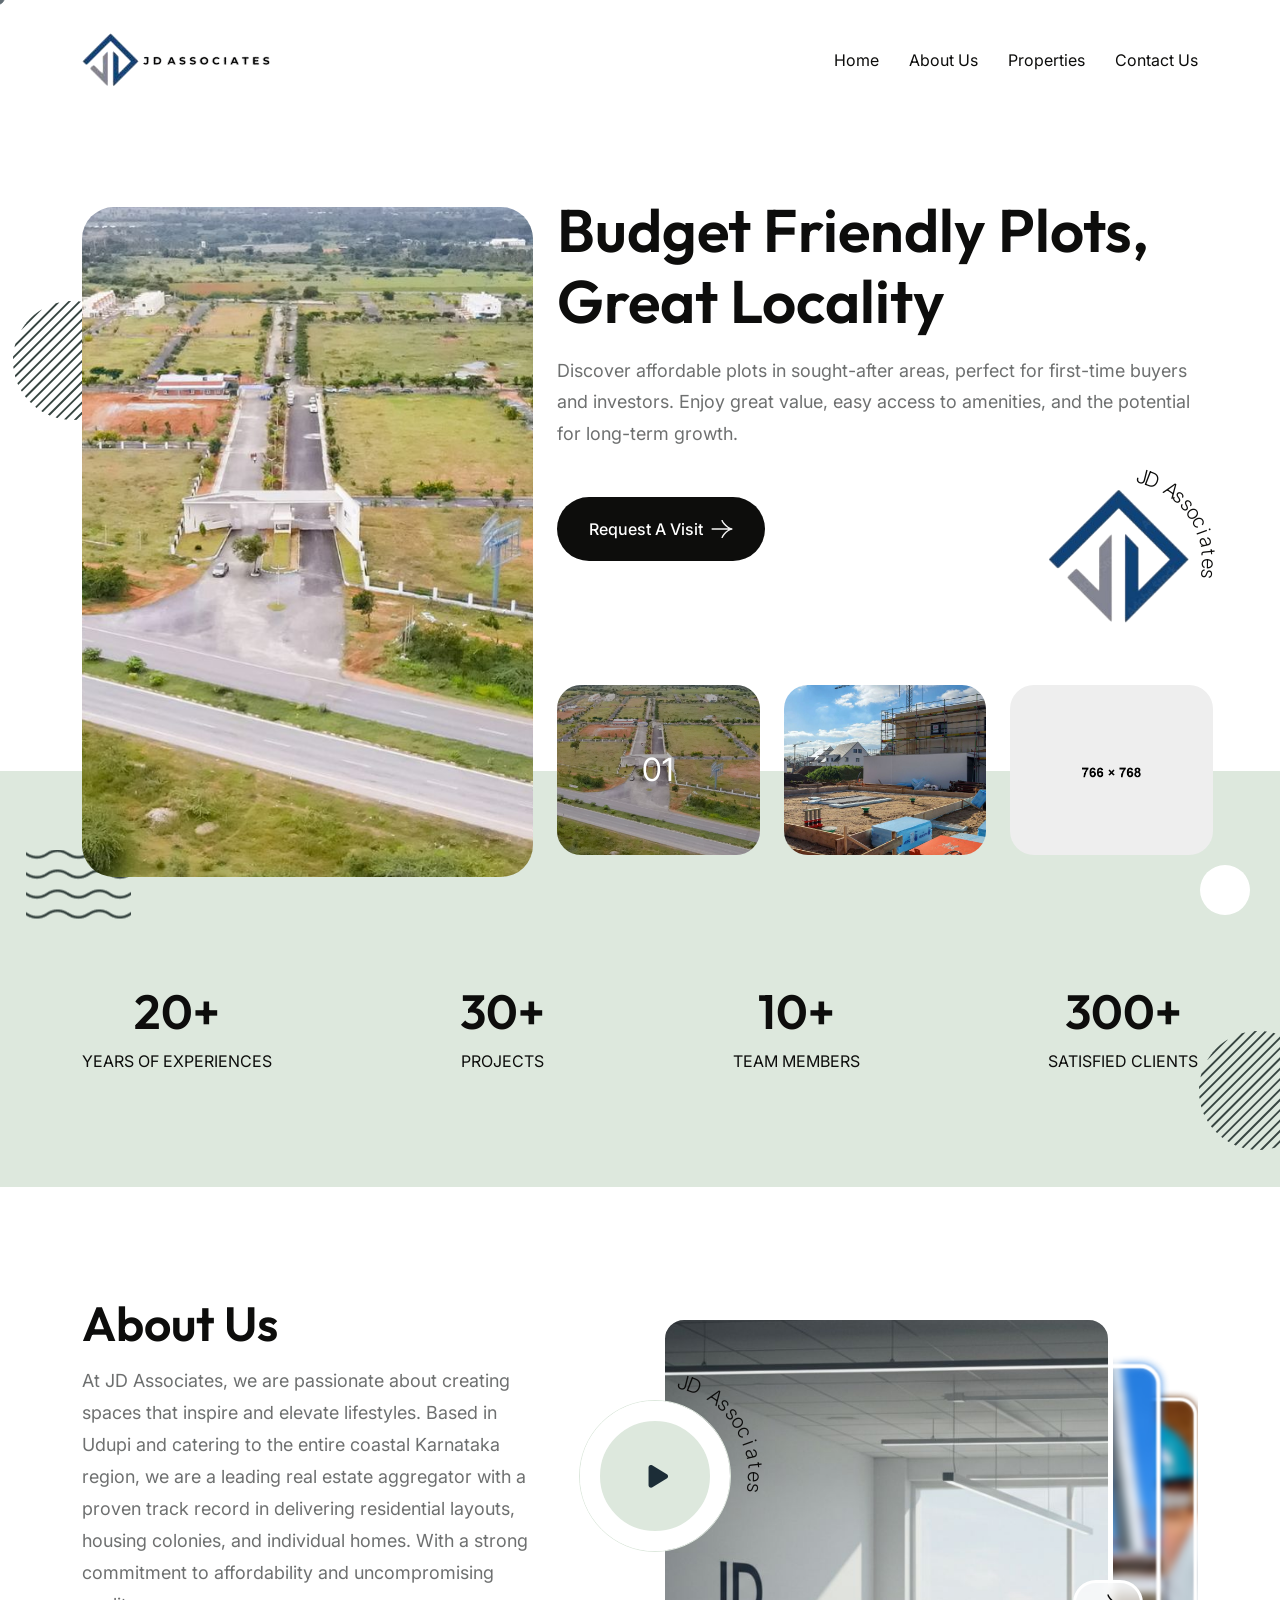
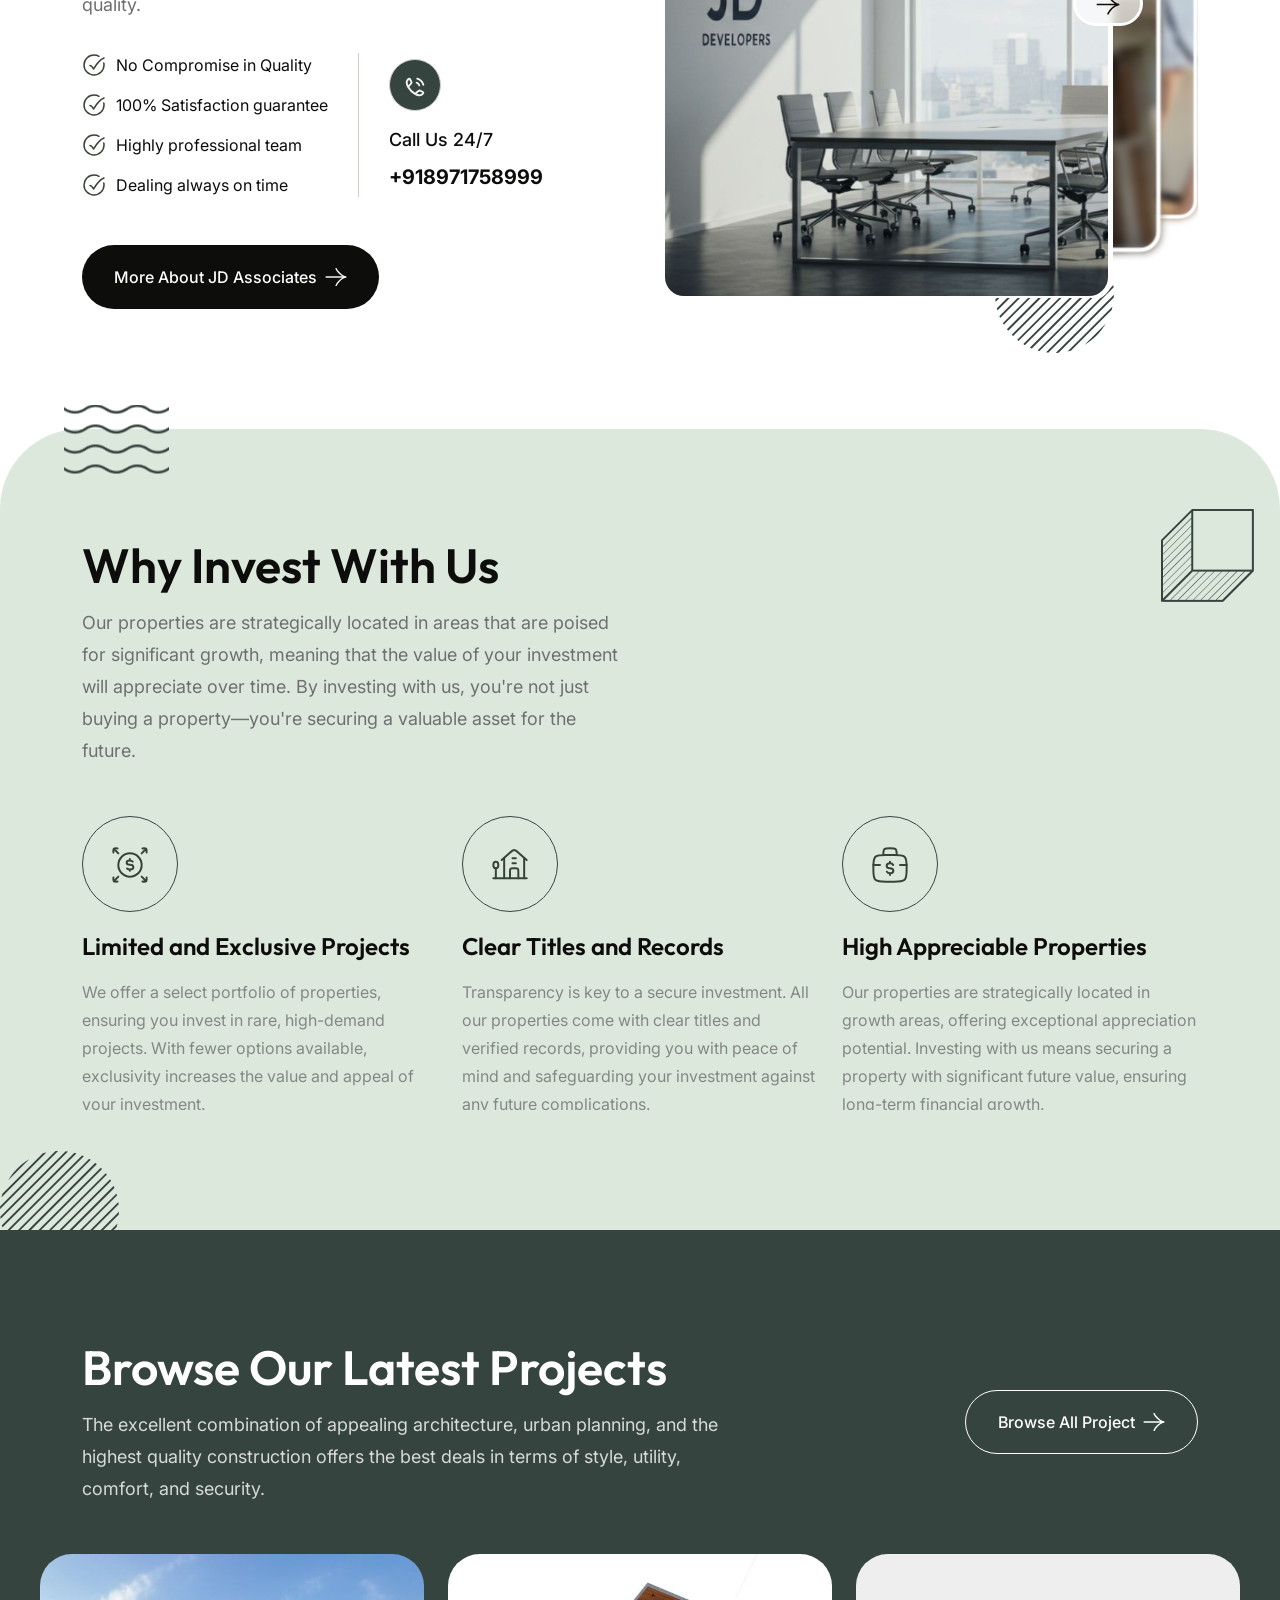
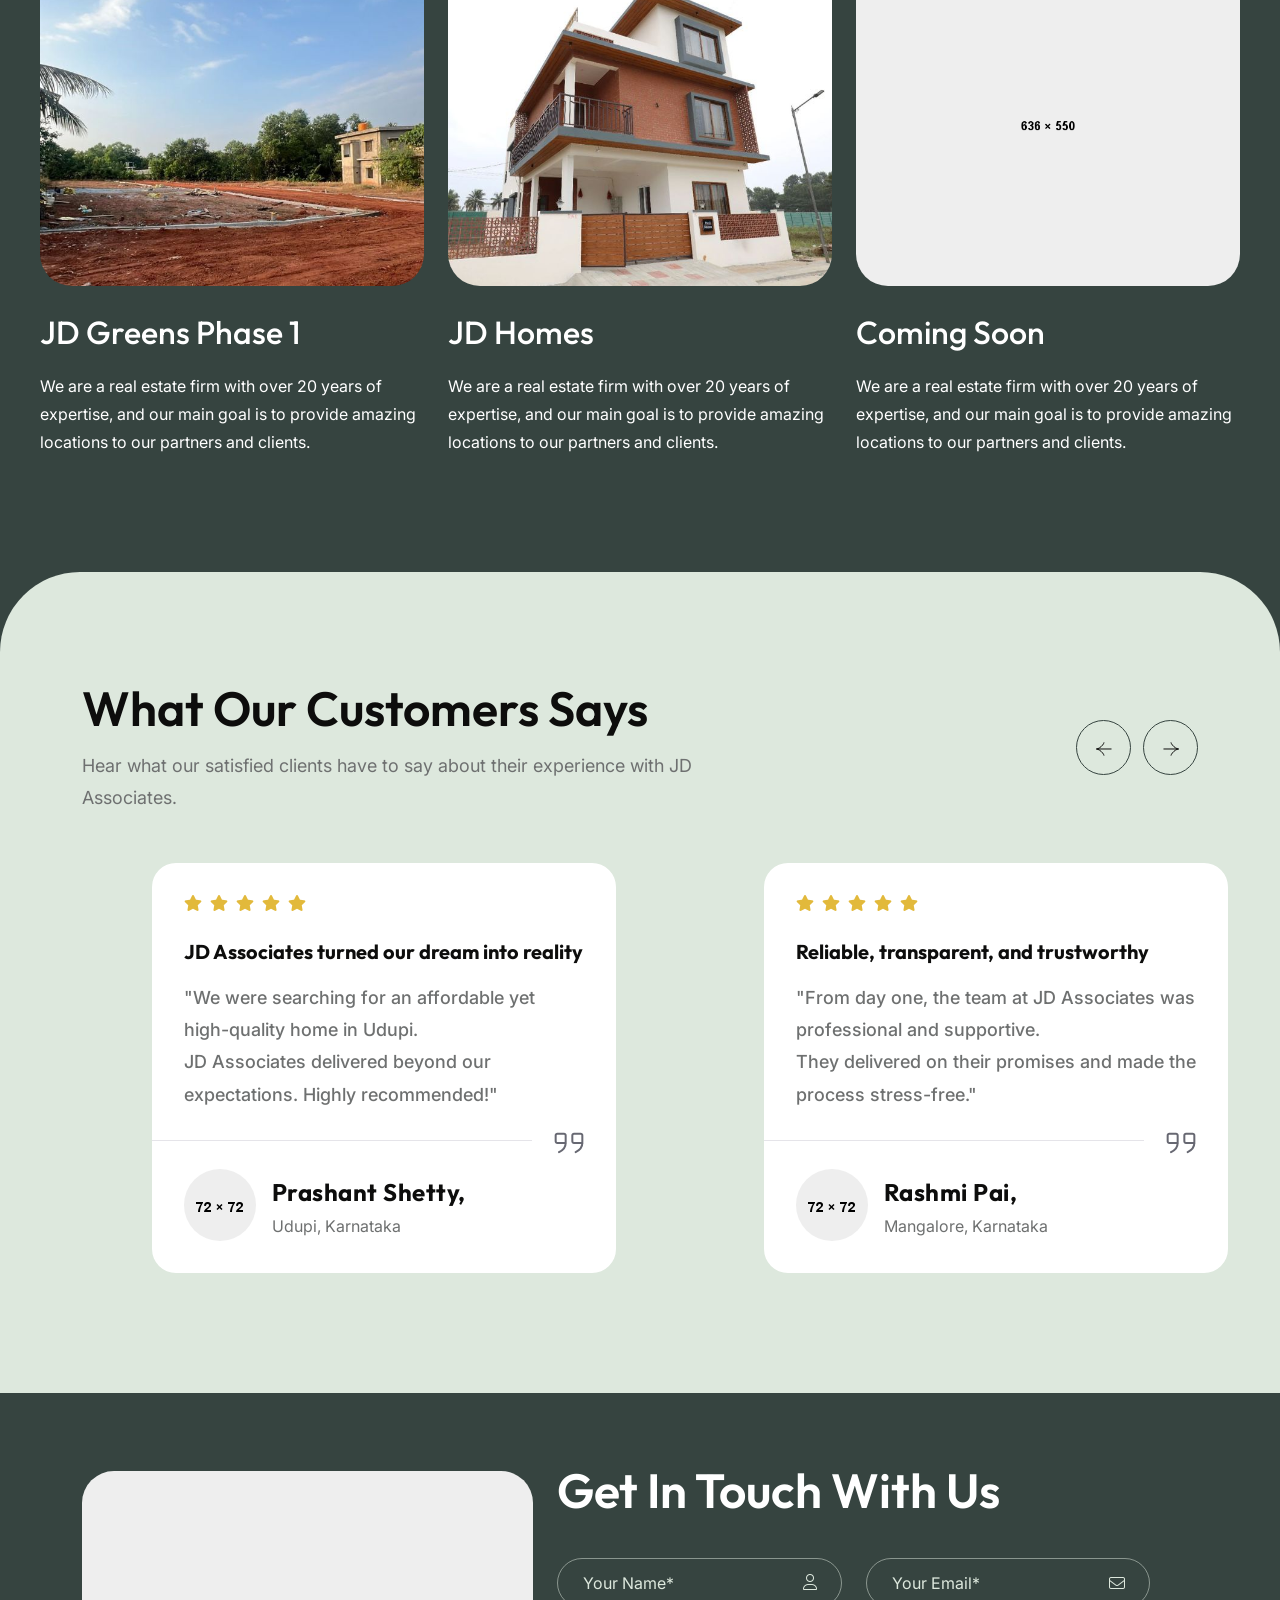
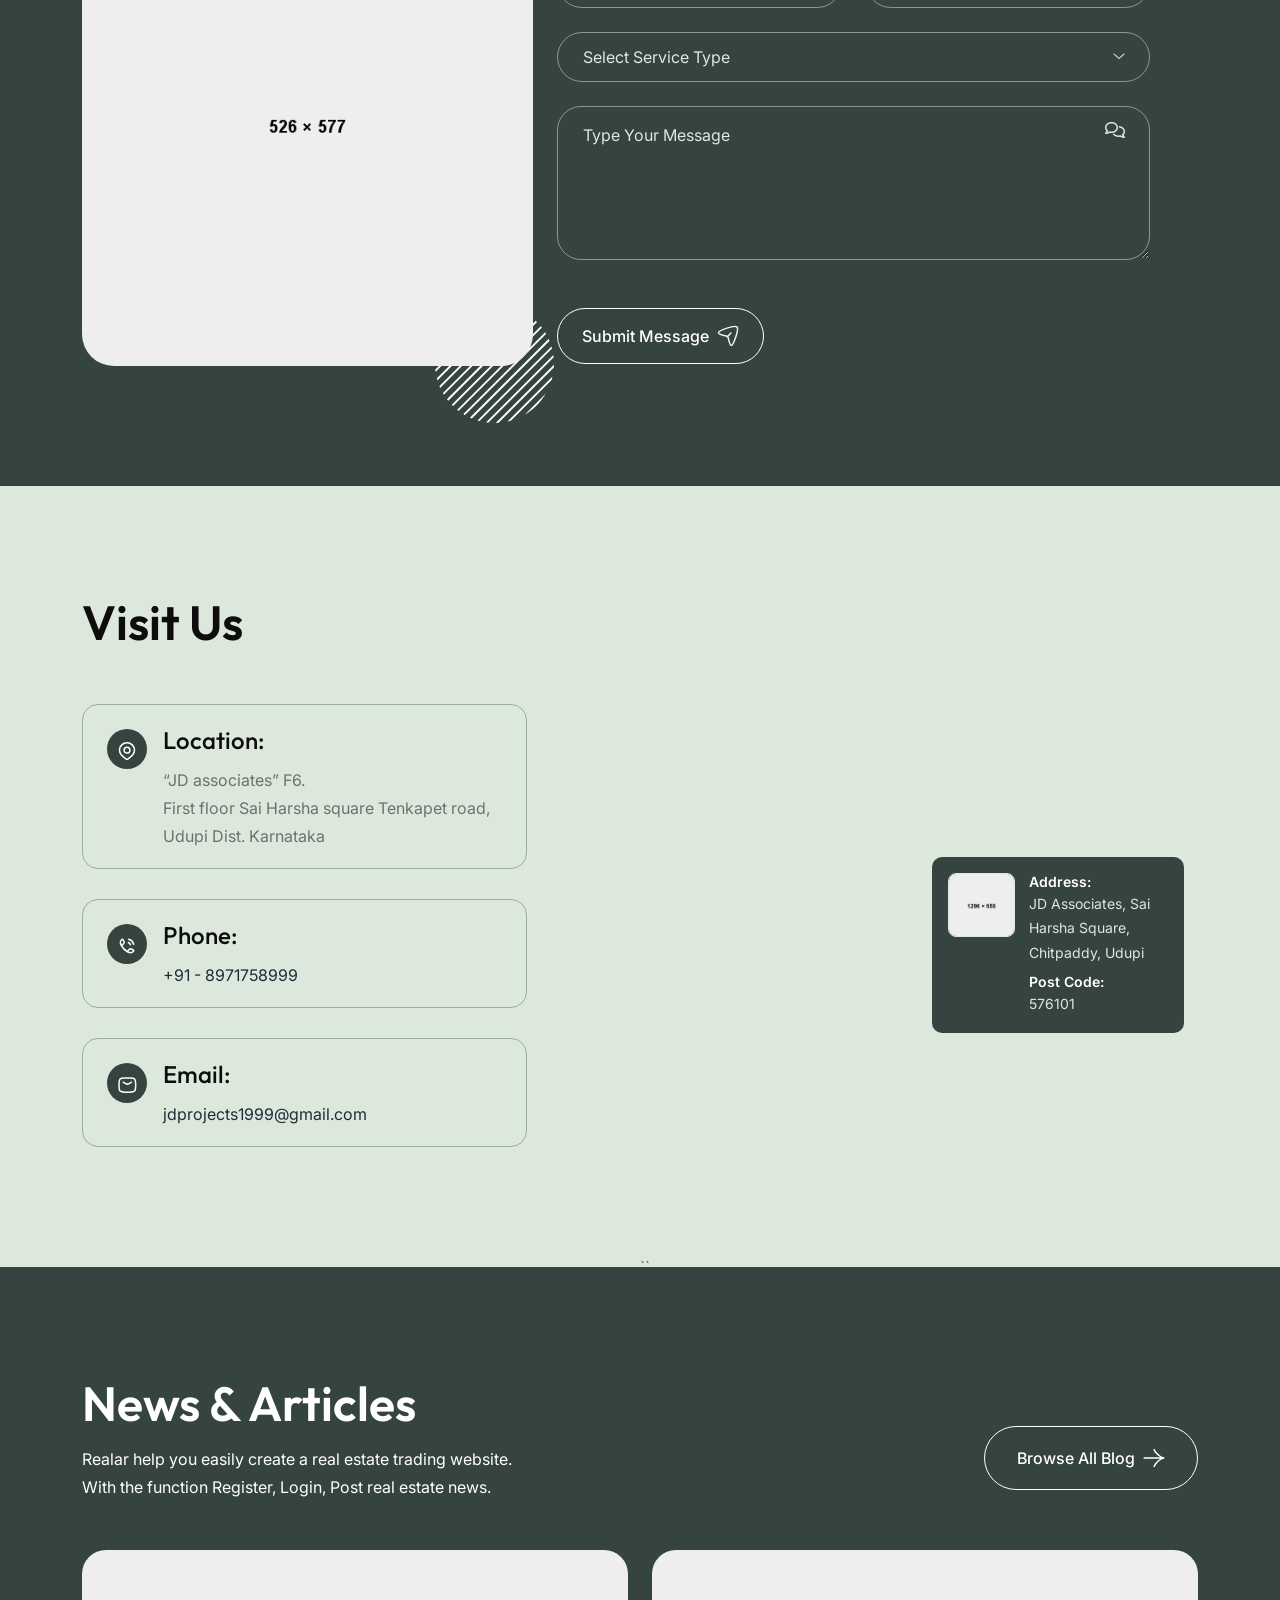
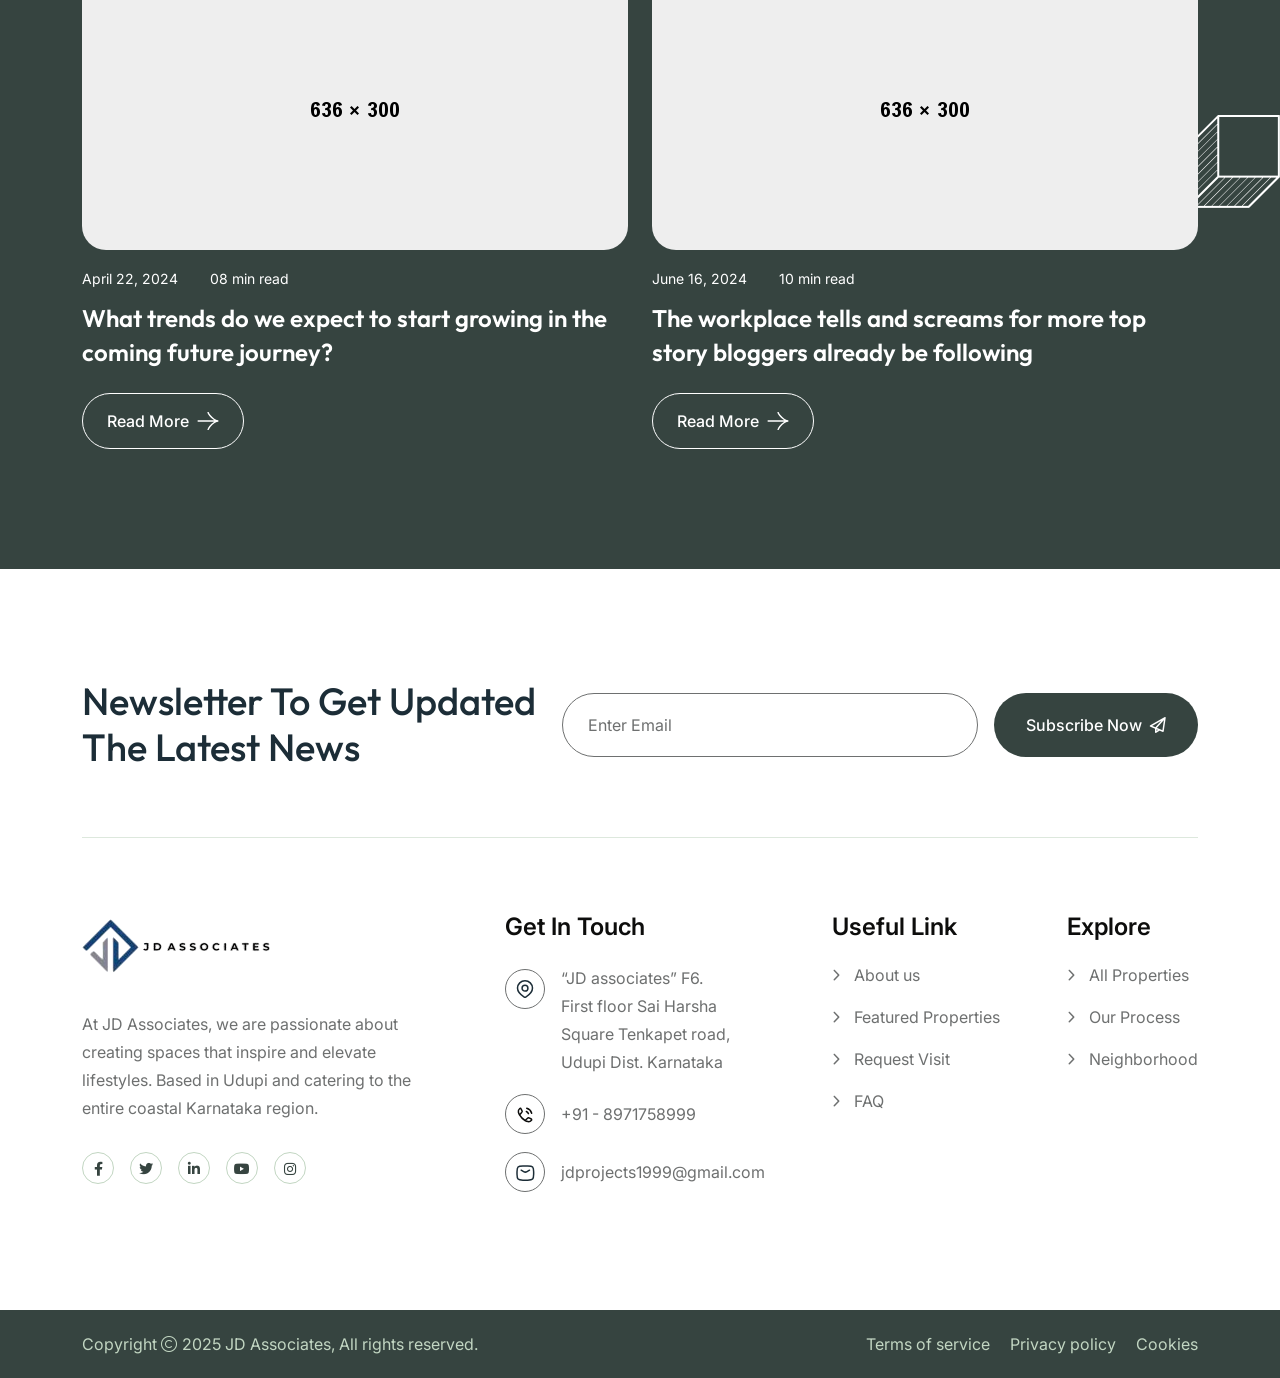
==== commit 21079ca2: "about us" ====
--- a/index.html
+++ b/index.html
@@ -1728,7 +1728,6 @@
                                     <ul class="menu">
                                         <li><a href="about.html">About us</a></li>
                                         <li><a href="property.html">Featured Properties</a></li>
-                                        <li><a href="agency.html">Our Best Services</a></li>
                                         <li><a href="contact.html">Request Visit</a></li>
                                         <li><a href="contact.html">FAQ</a></li>
                                     </ul>
@@ -1741,8 +1740,6 @@
                                 <div class="menu-all-pages-container">
                                     <ul class="menu">
                                         <li><a href="property.html">All Properties</a></li>
-                                        <li><a href="team.html">Our Agents</a></li>
-                                        <li><a href="property.html">All Projects</a></li>
                                         <li><a href="about.html">Our Process</a></li>
                                         <li><a href="contact.html">Neighborhood</a></li>
                                     </ul>
@@ -1759,7 +1756,7 @@
                 <div class="row gy-2 align-items-center">
                     <div class="col-lg-6">
                         <p class="copyright-text">
-                            Copyright <i class="fal fa-copyright"></i> 2024 <a href="index.html">JD Associates</a>, All rights reserved.</p>
+                            Copyright <i class="fal fa-copyright"></i> 2025 <a href="index.html">JD Associates</a>, All rights reserved.</p>
                     </div>
                     <div class="col-lg-6 text-center text-lg-end">
                         <div class="footer-links">
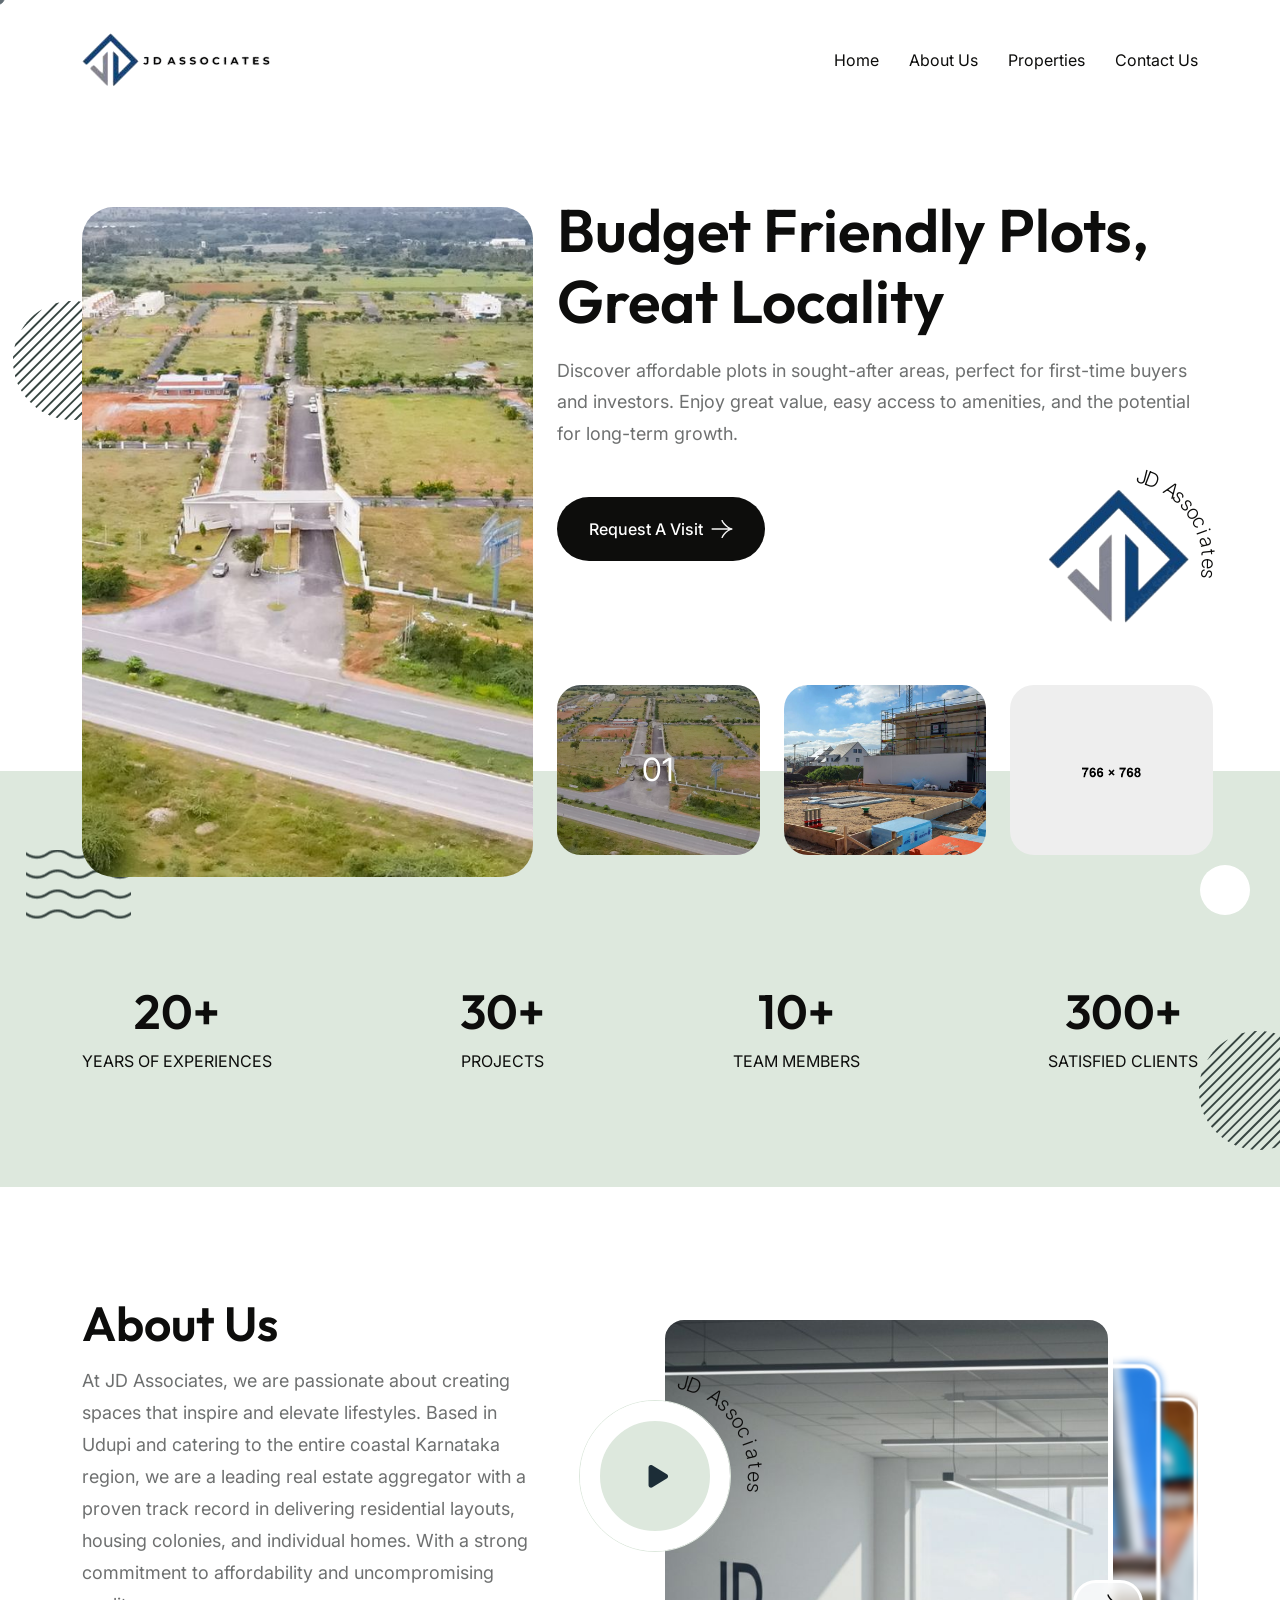
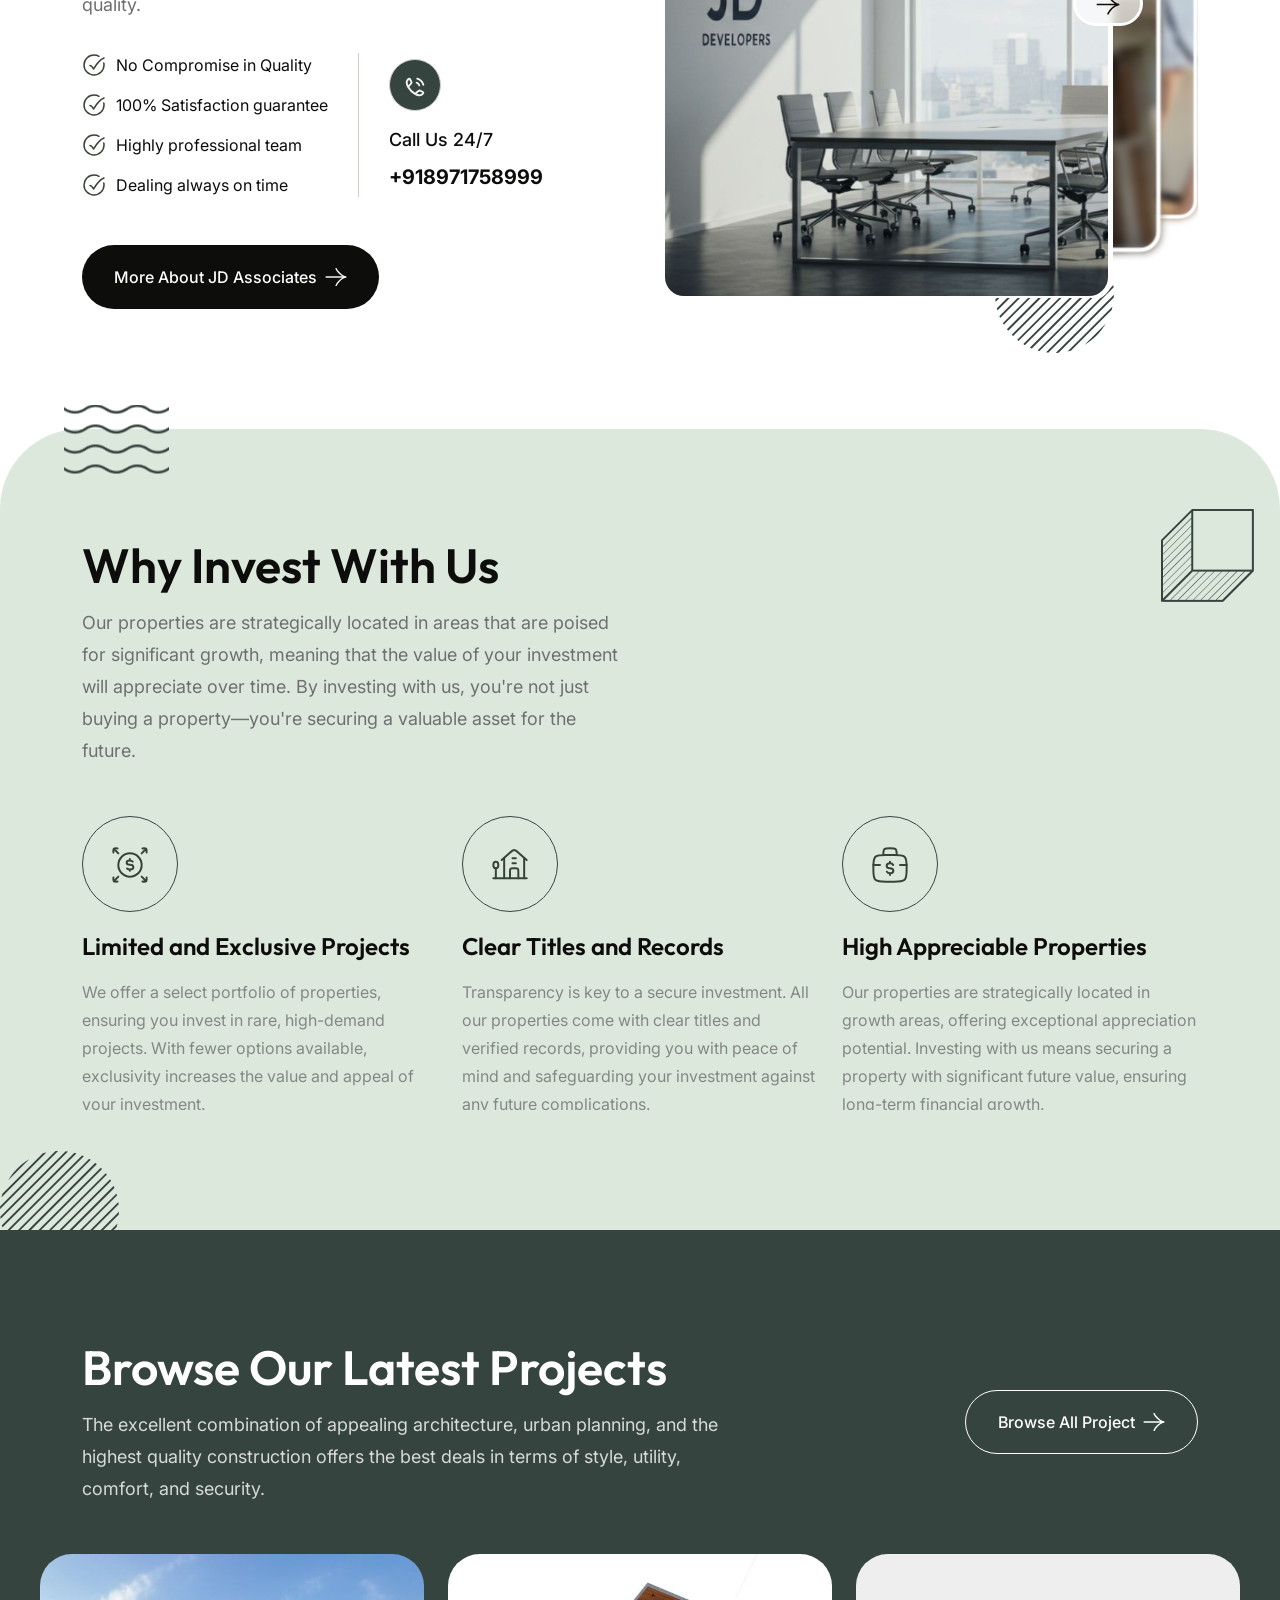
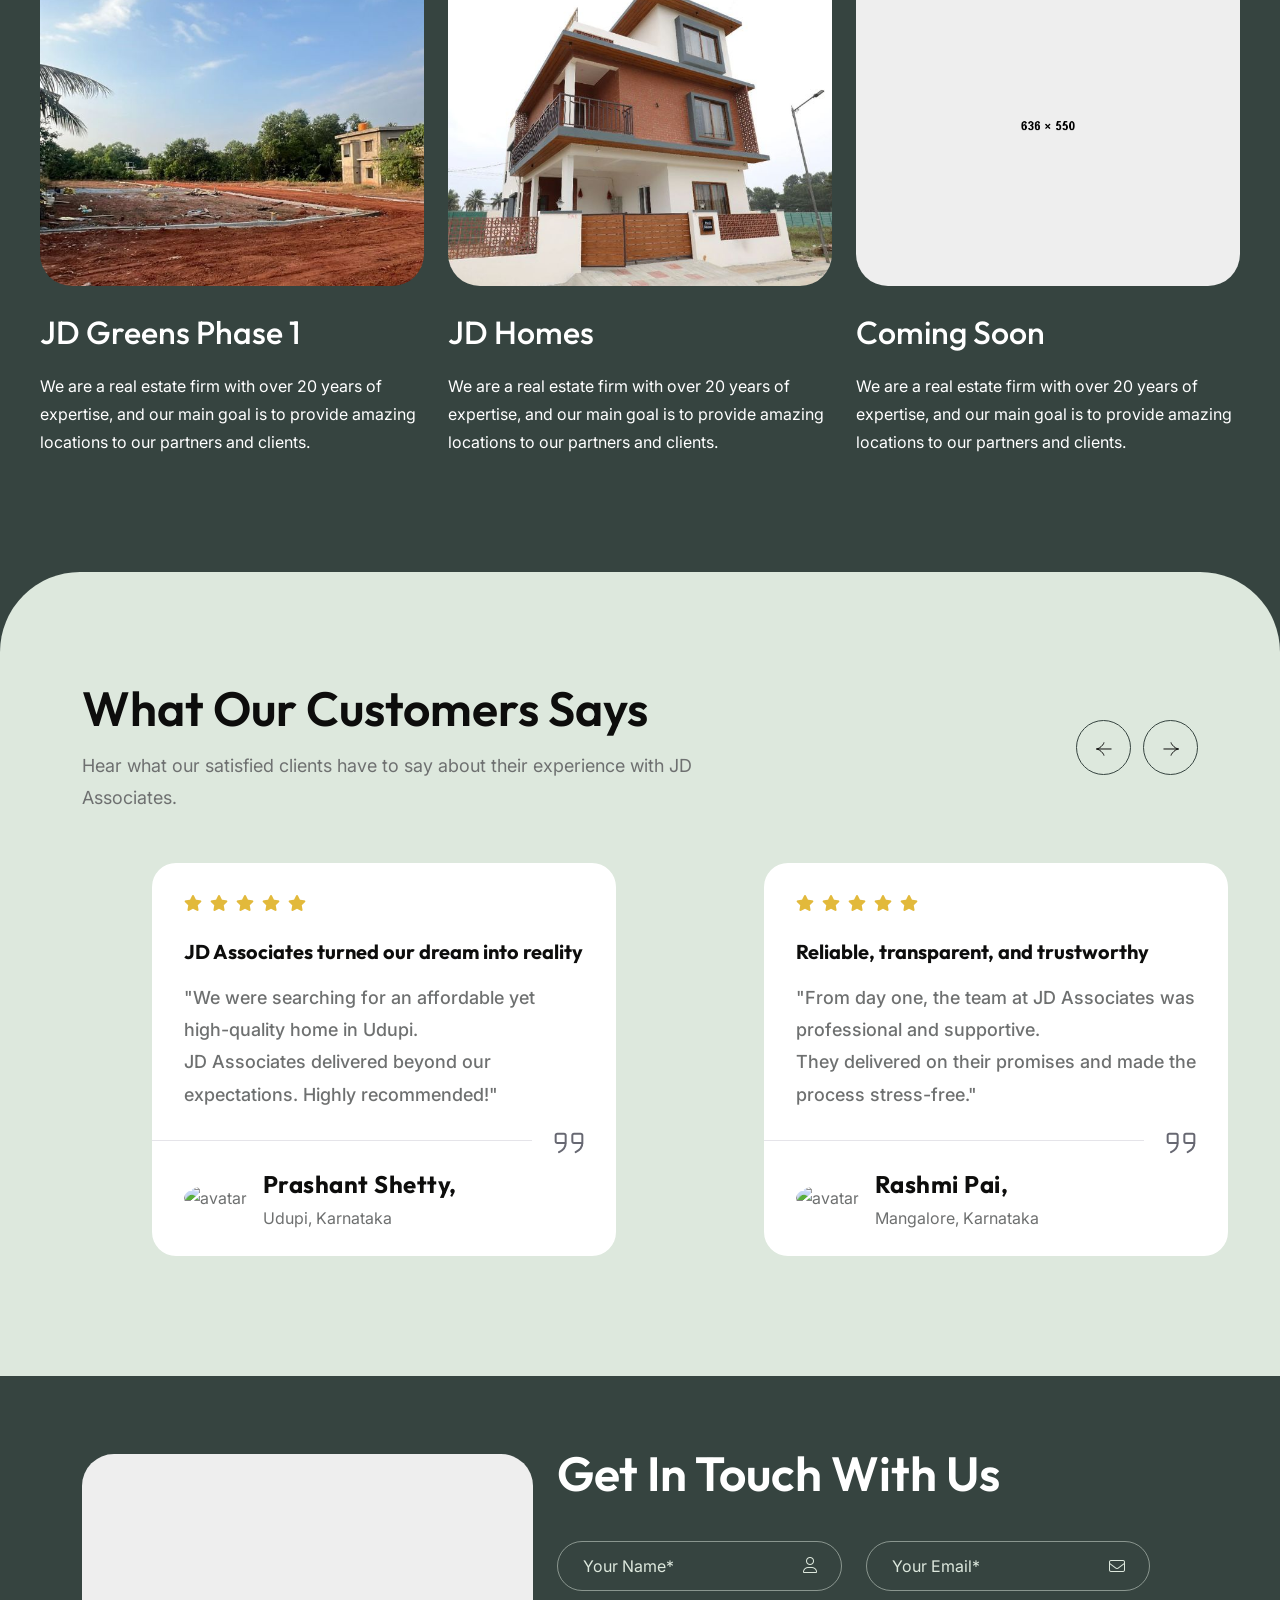
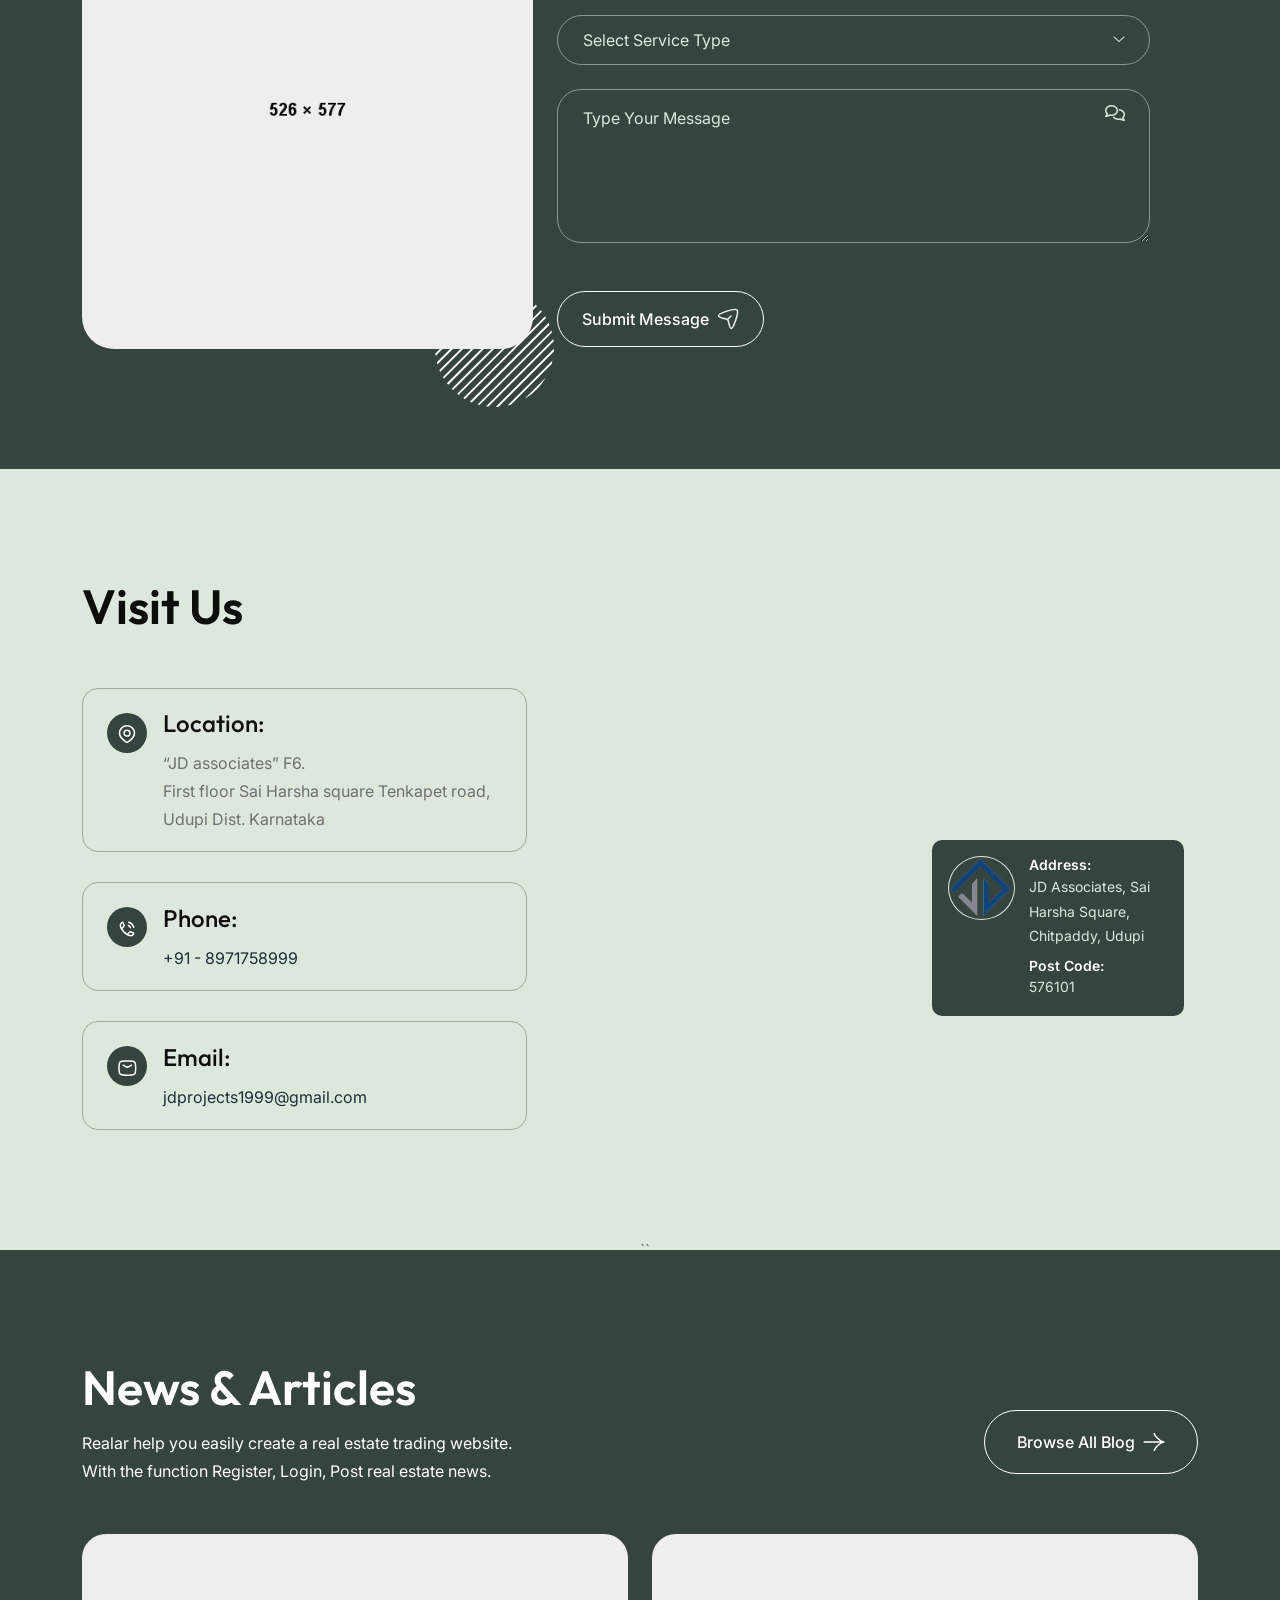
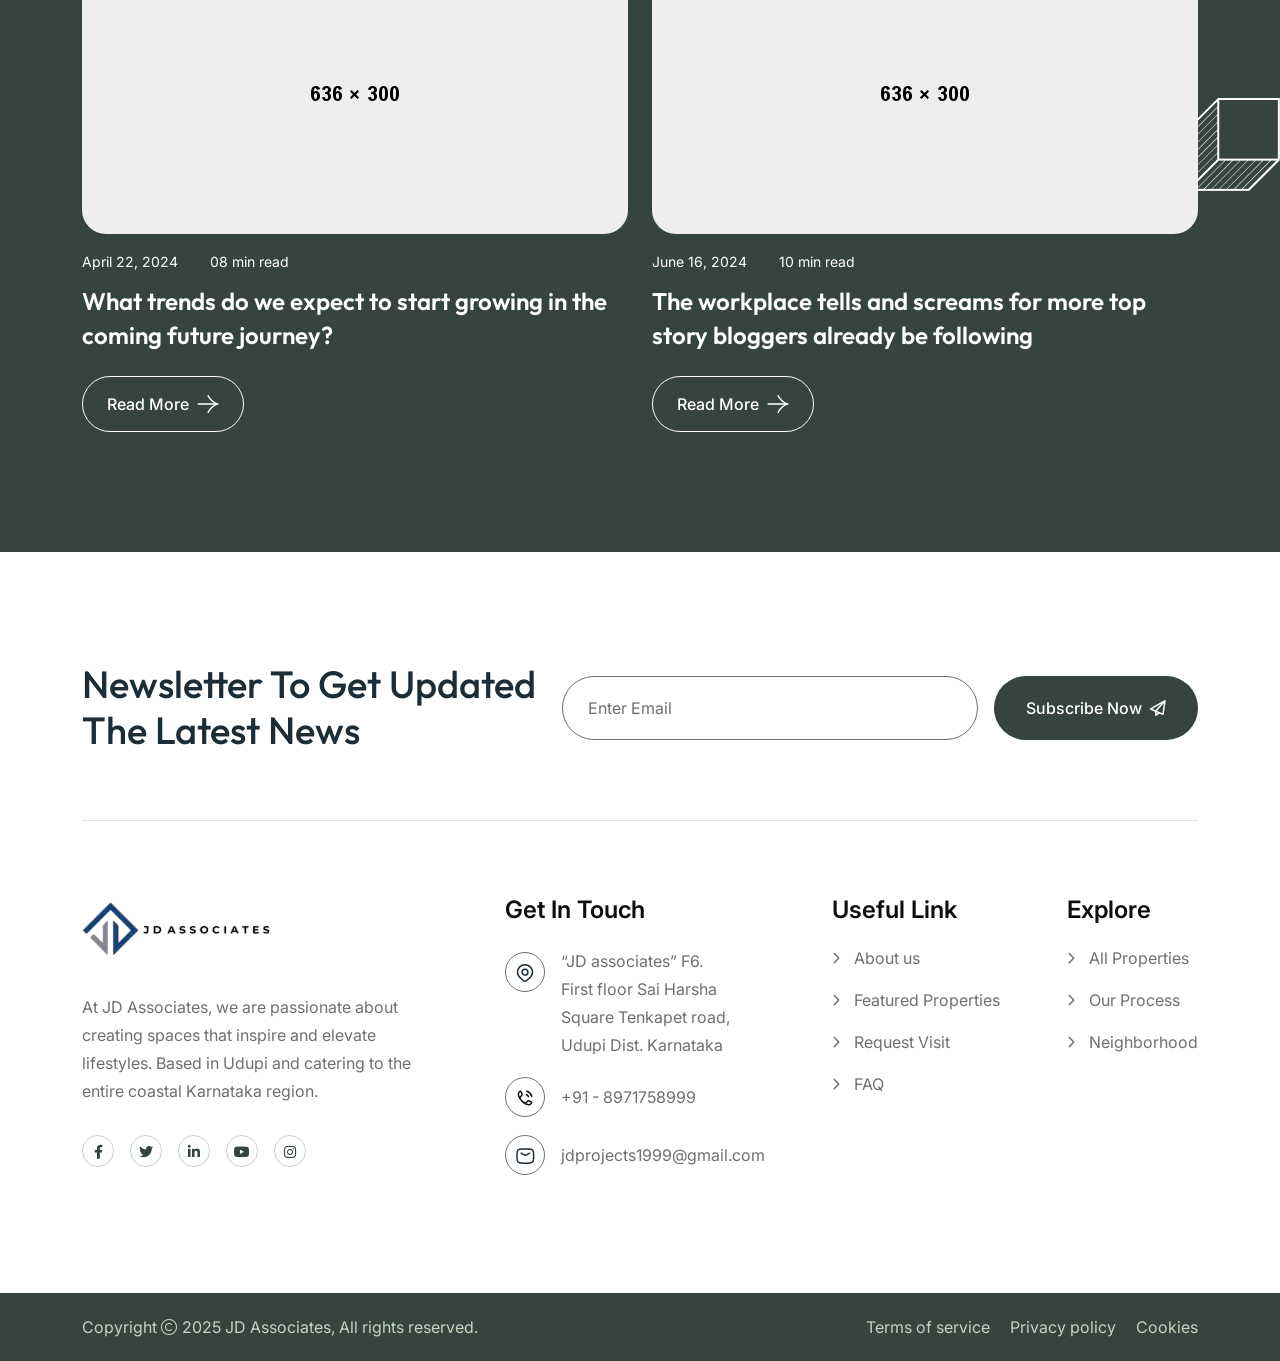
==== commit a582ca5a: "property made to property1.html" ====
--- a/index.html
+++ b/index.html
@@ -170,14 +170,14 @@
                             About Us
                         </a></li>
                     <li class="menu-item-has-children">
-                        <a href="property.html">
+                        <a href="property1.html">
                             Properties
                         </a>
                         <ul class="sub-menu">
-                            <li><a href="property.html">
+                            <li><a href="property1.html">
                                     Properties
                                 </a></li>
-                            <li><a href="property-details.html">
+                            <li><a href="property-details1.html">
                                     Property Details
                                 </a></li>
                         </ul>
@@ -283,7 +283,7 @@
                                             About Us
                                         </a></li>
                                     <li class="">
-                                        <a href="property.html">
+                                        <a href="property1.html">
                                             Properties
                                         </a>
                                     </li>
@@ -402,87 +402,7 @@
                         </div>
 
                     </div>
-                    <!-- <div class="swiper-slide">
-                        <div class="hero-inner">
-                            <div class="row gx-60 gy-50">
-                                <div class="col-xl-5">
-                                    <div class="hero-thumb2-1">
-                                        <img src="assets/img/hero/hero_thumb_2_1.jpg" alt="img">
-                                    </div>
-                                </div>
-                                <div class="col-xl-7">
-                                    <div class="hero-style2">
-                                        <h1 class="hero-title">
-                                            <span class="title1" data-ani="slideinup" data-ani-delay="0.4s">
-                                                Discover Quality </span>
-                                            <span class="title1" data-ani="slideinup" data-ani-delay="0.5s">
-                                                Living Space </span>
-                                        </h1>
-                                        <p class="hero-text" data-ani="slideinup" data-ani-delay="0.6s">We aim to build contemporary homes whose beauty perishes in the delicate touches of minutiae lines and shapes. Within our plan, we endowed Villa with interestingly high-contrast spatial experiences.</p>
-                                        <div class="btn-wrap" data-ani="slideinup" data-ani-delay="0.7s">
-                                            <a href="contact.html" class="th-btn style2 th-btn-icon">Request A Visit</a>
-
-                                        </div>
-                                    </div>
-                                </div>
-                            </div>
-                        </div>
-
-                    </div>
-                    <div class="swiper-slide">
-                        <div class="hero-inner">
-                            <div class="row gx-60 gy-50">
-                                <div class="col-xl-5">
-                                    <div class="hero-thumb2-1">
-                                        <img src="assets/img/hero/hero_thumb_2_2.jpg" alt="img">
-                                    </div>
-                                </div>
-                                <div class="col-xl-7">
-                                    <div class="hero-style2">
-                                        <h1 class="hero-title">
-                                            <span class="title1" data-ani="slideinup" data-ani-delay="0.4s">
-                                                Make Dream </span>
-                                            <span class="title1" data-ani="slideinup" data-ani-delay="0.5s">
-                                                For Better Living </span>
-                                        </h1>
-                                        <p class="hero-text" data-ani="slideinup" data-ani-delay="0.6s">We aim to build contemporary homes whose beauty perishes in the delicate touches of minutiae lines and shapes. Within our plan, we endowed Villa with interestingly high-contrast spatial experiences.</p>
-                                        <div class="btn-wrap" data-ani="slideinup" data-ani-delay="0.7s">
-                                            <a href="contact.html" class="th-btn style2 th-btn-icon">Request A Visit</a>
-
-                                        </div>
-                                    </div>
-                                </div>
-                            </div>
-                        </div>
-
-                    </div>
-                    <div class="swiper-slide">
-                        <div class="hero-inner">
-                            <div class="row gx-60 gy-50">
-                                <div class="col-xl-5">
-                                    <div class="hero-thumb2-1">
-                                        <img src="assets/img/hero/hero_thumb_2_3.jpg" alt="img">
-                                    </div>
-                                </div>
-                                <div class="col-xl-7">
-                                    <div class="hero-style2">
-                                        <h1 class="hero-title">
-                                            <span class="title1" data-ani="slideinup" data-ani-delay="0.4s">
-                                                We Craft The </span>
-                                            <span class="title1" data-ani="slideinup" data-ani-delay="0.5s">
-                                                Future Dewelling </span>
-                                        </h1>
-                                        <p class="hero-text" data-ani="slideinup" data-ani-delay="0.6s">We aim to build contemporary homes whose beauty perishes in the delicate touches of minutiae lines and shapes. Within our plan, we endowed Villa with interestingly high-contrast spatial experiences.</p>
-                                        <div class="btn-wrap" data-ani="slideinup" data-ani-delay="0.7s">
-                                            <a href="contact.html" class="th-btn style2 th-btn-icon">Request A Visit</a>
-
-                                        </div>
-                                    </div>
-                                </div>
-                            </div>
-                        </div>
-
-                    </div> -->
+                
                 </div>
             </div>
 
@@ -509,24 +429,7 @@
                                         <span class="slider-number">03</span>
                                     </div>
                                 </div>
-                                <!-- <div class="swiper-slide">
-                                    <div class="box-img">
-                                        <img src="assets/img/hero/hero_thumb_2_1.jpg" alt="Image">
-                                        <span class="slider-number">04</span>
-                                    </div>
-                                </div>
-                                <div class="swiper-slide">
-                                    <div class="box-img">
-                                        <img src="assets/img/hero/hero_thumb_2_2.jpg" alt="Image">
-                                        <span class="slider-number">05</span>
-                                    </div>
-                                </div>
-                                <div class="swiper-slide">
-                                    <div class="box-img">
-                                        <img src="assets/img/hero/hero_thumb_2_3.jpg" alt="Image">
-                                        <span class="slider-number">06</span>
-                                    </div>
-                                </div> -->
+                        
                             </div>
                         </div>
                         <button data-slider-prev="#heroSlide1" class="slider-arrow style2"><img src="assets/img/icon/arrow-left.svg" alt="img"></button>
@@ -759,7 +662,7 @@
                 </div>
                 <div class="col-auto">
                     <div class="sec-btn">
-                        <a href="property.html" class="th-btn style-border3 th-btn-icon">Browse All Project</a>
+                        <a href="property1.html" class="th-btn style-border3 th-btn-icon">Browse All Project</a>
                     </div>
                 </div>
             </div>
@@ -1191,7 +1094,7 @@
                                                 <img src="assets/img/icon/qoute2.svg" alt="icon">
                                             </div>
                                             <div class="avatar">
-                                                <img src="assets/img/testimonial/testi_2_1.png" alt="avatar">
+                                                <img src="https://avatar.iran.liara.run/public/30" alt="avatar">
                                             </div>
                                             <div class="testi-card_profile-details">
                                                 <h3 class="testi-card_name">Prashant Shetty,</h3>
@@ -1220,7 +1123,7 @@
                                                 <img src="assets/img/icon/qoute2.svg" alt="icon">
                                             </div>
                                             <div class="avatar">
-                                                <img src="assets/img/testimonial/testi_2_2.png" alt="avatar">
+                                                <img src="https://avatar.iran.liara.run/public/69" alt="avatar">
                                             </div>
                                             <div class="testi-card_profile-details">
                                                 <h3 class="testi-card_name">Rashmi Pai,</h3>
@@ -1249,7 +1152,7 @@
                                                 <img src="assets/img/icon/qoute2.svg" alt="icon">
                                             </div>
                                             <div class="avatar">
-                                                <img src="assets/img/testimonial/testi_2_1.png" alt="avatar">
+                                                <img src="https://avatar.iran.liara.run/public/39" alt="avatar">
                                             </div>
                                             <div class="testi-card_profile-details">
                                                 <h3 class="testi-card_name">Suresh Kumar,</h3>
@@ -1278,7 +1181,7 @@
                                                 <img src="assets/img/icon/qoute2.svg" alt="icon">
                                             </div>
                                             <div class="avatar">
-                                                <img src="assets/img/testimonial/testi_2_2.png" alt="avatar">
+                                                <img src="https://avatar.iran.liara.run/public/69" alt="avatar">
                                             </div>
                                             <div class="testi-card_profile-details">
                                                 <h3 class="testi-card_name">Rashmi Pai,</h3>
@@ -1411,9 +1314,9 @@
                 <!-- <iframe src="https://g.co/kgs/9dBYJb3" allowfullscreen="" loading="lazy"></iframe> -->
             </div>
             <div class="location-map-address">
-                <div class="thumb">
-                    <img src="assets/img/property/property_inner_1.jpg" alt="img">
-                </div>
+                <div class="thumb rounded-circle w-5 h-5">
+                    <img src="assets/images/logo/logo-icon.png" alt="img" />
+                  </div>
                 <div class="media-body">
                     <h4 class="title">Address:</h4>
                     <p class="text">JD Associates, Sai Harsha Square, Chitpaddy, Udupi</p>
@@ -1727,7 +1630,7 @@
                                 <div class="menu-all-pages-container">
                                     <ul class="menu">
                                         <li><a href="about.html">About us</a></li>
-                                        <li><a href="property.html">Featured Properties</a></li>
+                                        <li><a href="property1.html">Featured Properties</a></li>
                                         <li><a href="contact.html">Request Visit</a></li>
                                         <li><a href="contact.html">FAQ</a></li>
                                     </ul>
@@ -1739,7 +1642,7 @@
                                 <h3 class="widget_title">Explore</h3>
                                 <div class="menu-all-pages-container">
                                     <ul class="menu">
-                                        <li><a href="property.html">All Properties</a></li>
+                                        <li><a href="property1.html">All Properties</a></li>
                                         <li><a href="about.html">Our Process</a></li>
                                         <li><a href="contact.html">Neighborhood</a></li>
                                     </ul>
--- a/assets/css/style.css
+++ b/assets/css/style.css
@@ -88,25 +88,25 @@
 /*------------------- 1.2. Function -------------------*/
 /*------------------- 1.3. Variable-------------------*/
 :root {
-  --theme-color: #1C2D37;
-  --theme-color2: #EED26E;
-  --title-color: #0D0D0C;
+  --theme-color: #1c2d37;
+  --theme-color2: #eed26e;
+  --title-color: #0d0d0c;
   --title-dark: #364440;
-  --body-color: #6E7070;
-  --smoke-color: #C0CDD1;
+  --body-color: #6e7070;
+  --smoke-color: #c0cdd1;
   --smoke-color2: #666666;
   --black-color: #000000;
-  --black-color2: #1B1B1B;
-  --black-color3: #1A1A1A;
-  --gray-color: #DDE8DD;
-  --gray-color2: #E5E4E9;
+  --black-color2: #1b1b1b;
+  --black-color3: #1a1a1a;
+  --gray-color: #dde8dd;
+  --gray-color2: #e5e4e9;
   --white-color: #ffffff;
-  --light-color: #A4B5BA;
-  --yellow-color: #E2B93B;
-  --success-color: #27AE60;
-  --error-color: #EB5757;
-  --th-border-color: #CDCDCD;
-  --th-border-color2: #E6E6E6;
+  --light-color: #a4b5ba;
+  --yellow-color: #e2b93b;
+  --success-color: #27ae60;
+  --error-color: #eb5757;
+  --th-border-color: #cdcdcd;
+  --th-border-color2: #e6e6e6;
   --title-font: "Outfit", sans-serif;
   --body-font: "Inter", sans-serif;
   --icon-font: "Font Awesome 6 Pro";
@@ -152,7 +152,16 @@
 
 body::-webkit-scrollbar-thumb {
   background-color: var(--theme-color);
-  background-image: -webkit-linear-gradient(45deg, rgba(255, 255, 255, 0.3) 25%, transparent 20%, transparent 50%, rgba(255, 255, 255, 0.3) 50%, rgba(255, 255, 255, 0.3) 75%, transparent 75%, transparent);
+  background-image: -webkit-linear-gradient(
+    45deg,
+    rgba(255, 255, 255, 0.3) 25%,
+    transparent 20%,
+    transparent 50%,
+    rgba(255, 255, 255, 0.3) 50%,
+    rgba(255, 255, 255, 0.3) 75%,
+    transparent 75%,
+    transparent
+  );
   border-radius: 0px;
 }
 
@@ -228,7 +237,10 @@
   color: var(--title-color);
 }
 
-a:active, a:focus, a:hover, a:visited {
+a:active,
+a:focus,
+a:hover,
+a:visited {
   text-decoration: none;
   outline: 0;
 }
@@ -416,18 +428,22 @@
   height: 15px;
   border-radius: 100%;
   z-index: 999999;
-  -webkit-transition: 0.2s cubic-bezier(0.75, -0.27, 0.3, 1.33) opacity, 0.2s cubic-bezier(0.75, -0.27, 0.3, 1.33) background, 0.6s cubic-bezier(0.75, -1.27, 0.3, 2.33) -webkit-transform;
-  transition: 0.2s cubic-bezier(0.75, -0.27, 0.3, 1.33) opacity, 0.2s cubic-bezier(0.75, -0.27, 0.3, 1.33) background, 0.6s cubic-bezier(0.75, -1.27, 0.3, 2.33) -webkit-transform;
-  transition: 0.6s cubic-bezier(0.75, -1.27, 0.3, 2.33) transform, 0.2s cubic-bezier(0.75, -0.27, 0.3, 1.33) opacity, 0.2s cubic-bezier(0.75, -0.27, 0.3, 1.33) background;
-  transition: 0.6s cubic-bezier(0.75, -1.27, 0.3, 2.33) transform, 0.2s cubic-bezier(0.75, -0.27, 0.3, 1.33) opacity, 0.2s cubic-bezier(0.75, -0.27, 0.3, 1.33) background, 0.6s cubic-bezier(0.75, -1.27, 0.3, 2.33) -webkit-transform;
+  -webkit-transition: 0.2s cubic-bezier(0.75, -0.27, 0.3, 1.33) opacity, 0.2s cubic-bezier(0.75, -0.27, 0.3, 1.33) background,
+    0.6s cubic-bezier(0.75, -1.27, 0.3, 2.33) -webkit-transform;
+  transition: 0.2s cubic-bezier(0.75, -0.27, 0.3, 1.33) opacity, 0.2s cubic-bezier(0.75, -0.27, 0.3, 1.33) background,
+    0.6s cubic-bezier(0.75, -1.27, 0.3, 2.33) -webkit-transform;
+  transition: 0.6s cubic-bezier(0.75, -1.27, 0.3, 2.33) transform, 0.2s cubic-bezier(0.75, -0.27, 0.3, 1.33) opacity,
+    0.2s cubic-bezier(0.75, -0.27, 0.3, 1.33) background;
+  transition: 0.6s cubic-bezier(0.75, -1.27, 0.3, 2.33) transform, 0.2s cubic-bezier(0.75, -0.27, 0.3, 1.33) opacity,
+    0.2s cubic-bezier(0.75, -0.27, 0.3, 1.33) background, 0.6s cubic-bezier(0.75, -1.27, 0.3, 2.33) -webkit-transform;
   -webkit-user-select: none;
-     -moz-user-select: none;
-      -ms-user-select: none;
-          user-select: none;
+  -moz-user-select: none;
+  -ms-user-select: none;
+  user-select: none;
   pointer-events: none;
   -webkit-transform: translate(2px, 2px);
-      -ms-transform: translate(2px, 2px);
-          transform: translate(2px, 2px);
+  -ms-transform: translate(2px, 2px);
+  transform: translate(2px, 2px);
   opacity: 0.7;
   mix-blend-mode: multiply;
 }
@@ -678,8 +694,8 @@
   display: -ms-flexbox;
   display: flex;
   -webkit-flex-wrap: wrap;
-      -ms-flex-wrap: wrap;
-          flex-wrap: wrap;
+  -ms-flex-wrap: wrap;
+  flex-wrap: wrap;
   margin-bottom: 30px;
 }
 
@@ -796,8 +812,8 @@
 @media (max-width: 575px) {
   .post-password-form p {
     -webkit-flex-wrap: wrap;
-        -ms-flex-wrap: wrap;
-            flex-wrap: wrap;
+    -ms-flex-wrap: wrap;
+    flex-wrap: wrap;
   }
 }
 
@@ -808,12 +824,12 @@
   display: flex;
   -webkit-box-align: center;
   -webkit-align-items: center;
-      -ms-flex-align: center;
-          align-items: center;
+  -ms-flex-align: center;
+  align-items: center;
   -webkit-box-flex: 1;
   -webkit-flex: auto;
-      -ms-flex: auto;
-          flex: auto;
+  -ms-flex: auto;
+  flex: auto;
   margin-bottom: 0;
   line-height: 1;
   margin-top: 0;
@@ -824,8 +840,8 @@
 @media (max-width: 575px) {
   .post-password-form label {
     -webkit-flex-wrap: wrap;
-        -ms-flex-wrap: wrap;
-            flex-wrap: wrap;
+    -ms-flex-wrap: wrap;
+    flex-wrap: wrap;
   }
 }
 
@@ -896,16 +912,25 @@
   margin-bottom: 30px;
 }
 
-.blog-single.format-quote, .blog-single.format-link, .blog-single.tag-sticky-2, .blog-single.sticky {
+.blog-single.format-quote,
+.blog-single.format-link,
+.blog-single.tag-sticky-2,
+.blog-single.sticky {
   border-color: transparent;
   position: relative;
 }
 
-.blog-single.format-quote .blog-content:before, .blog-single.format-link .blog-content:before, .blog-single.tag-sticky-2 .blog-content:before, .blog-single.sticky .blog-content:before {
+.blog-single.format-quote .blog-content:before,
+.blog-single.format-link .blog-content:before,
+.blog-single.tag-sticky-2 .blog-content:before,
+.blog-single.sticky .blog-content:before {
   display: none;
 }
 
-.blog-single.format-quote:before, .blog-single.format-link:before, .blog-single.tag-sticky-2:before, .blog-single.sticky:before {
+.blog-single.format-quote:before,
+.blog-single.format-link:before,
+.blog-single.tag-sticky-2:before,
+.blog-single.sticky:before {
   content: "\f0c1";
   position: absolute;
   font-family: var(--icon-font);
@@ -926,16 +951,21 @@
 }
 
 @media (max-width: 767px) {
-  .blog-single.format-quote:before, .blog-single.format-link:before, .blog-single.tag-sticky-2:before, .blog-single.sticky:before {
+  .blog-single.format-quote:before,
+  .blog-single.format-link:before,
+  .blog-single.tag-sticky-2:before,
+  .blog-single.sticky:before {
     border-radius: 0 10px 0 10px;
   }
 }
 
-.blog-single.tag-sticky-2::before, .blog-single.sticky::before {
+.blog-single.tag-sticky-2::before,
+.blog-single.sticky::before {
   content: "\f08d";
 }
 
-.blog-single.tag-sticky-2 .blog-meta, .blog-single.sticky .blog-meta {
+.blog-single.tag-sticky-2 .blog-meta,
+.blog-single.sticky .blog-meta {
   margin-right: 40px;
 }
 
@@ -954,23 +984,53 @@
   margin-top: 0;
 }
 
-.blog-single .widget_nav_menu li, .blog-single .widget_meta li, .blog-single .widget_pages li, .blog-single .widget_archive li, .blog-single .wp-block-archives li, .blog-single .widget_categories li, .blog-single .wp-block-categories li {
+.blog-single .widget_nav_menu li,
+.blog-single .widget_meta li,
+.blog-single .widget_pages li,
+.blog-single .widget_archive li,
+.blog-single .wp-block-archives li,
+.blog-single .widget_categories li,
+.blog-single .wp-block-categories li {
   color: var(--body-color);
 }
 
-.blog-single .widget_nav_menu li:hover, .blog-single .widget_meta li:hover, .blog-single .widget_pages li:hover, .blog-single .widget_archive li:hover, .blog-single .wp-block-archives li:hover, .blog-single .widget_categories li:hover, .blog-single .wp-block-categories li:hover {
+.blog-single .widget_nav_menu li:hover,
+.blog-single .widget_meta li:hover,
+.blog-single .widget_pages li:hover,
+.blog-single .widget_archive li:hover,
+.blog-single .wp-block-archives li:hover,
+.blog-single .widget_categories li:hover,
+.blog-single .wp-block-categories li:hover {
   color: var(--theme-color);
 }
 
-.blog-single .widget_nav_menu a, .blog-single .widget_meta a, .blog-single .widget_pages a, .blog-single .widget_archive a, .blog-single .wp-block-archives a, .blog-single .widget_categories a, .blog-single .wp-block-categories a {
+.blog-single .widget_nav_menu a,
+.blog-single .widget_meta a,
+.blog-single .widget_pages a,
+.blog-single .widget_archive a,
+.blog-single .wp-block-archives a,
+.blog-single .widget_categories a,
+.blog-single .wp-block-categories a {
   border-bottom: 1px solid var(--theme-color);
 }
 
-.blog-single .widget_nav_menu a:hover, .blog-single .widget_meta a:hover, .blog-single .widget_pages a:hover, .blog-single .widget_archive a:hover, .blog-single .wp-block-archives a:hover, .blog-single .widget_categories a:hover, .blog-single .wp-block-categories a:hover {
+.blog-single .widget_nav_menu a:hover,
+.blog-single .widget_meta a:hover,
+.blog-single .widget_pages a:hover,
+.blog-single .widget_archive a:hover,
+.blog-single .wp-block-archives a:hover,
+.blog-single .widget_categories a:hover,
+.blog-single .wp-block-categories a:hover {
   color: var(--theme-color);
 }
 
-.blog-single .widget_nav_menu a:hover ~ span, .blog-single .widget_meta a:hover ~ span, .blog-single .widget_pages a:hover ~ span, .blog-single .widget_archive a:hover ~ span, .blog-single .wp-block-archives a:hover ~ span, .blog-single .widget_categories a:hover ~ span, .blog-single .wp-block-categories a:hover ~ span {
+.blog-single .widget_nav_menu a:hover ~ span,
+.blog-single .widget_meta a:hover ~ span,
+.blog-single .widget_pages a:hover ~ span,
+.blog-single .widget_archive a:hover ~ span,
+.blog-single .wp-block-archives a:hover ~ span,
+.blog-single .widget_categories a:hover ~ span,
+.blog-single .wp-block-categories a:hover ~ span {
   color: var(--theme-color);
 }
 
@@ -978,11 +1038,13 @@
   color: var(--theme-color);
 }
 
-.blog-single .widget_recent_comments li, .blog-single .wp-block-latest-comments li {
+.blog-single .widget_recent_comments li,
+.blog-single .wp-block-latest-comments li {
   color: var(--body-color);
 }
 
-.blog-single .widget_recent_comments li:before, .blog-single .wp-block-latest-comments li:before {
+.blog-single .widget_recent_comments li:before,
+.blog-single .wp-block-latest-comments li:before {
   color: var(--theme-color);
 }
 
@@ -995,12 +1057,14 @@
   color: var(--theme-color);
 }
 
-.blog-single .wp-block-tag-cloud a, .blog-single .tagcloud a {
+.blog-single .wp-block-tag-cloud a,
+.blog-single .tagcloud a {
   background: rgba(28, 45, 55, 0.2);
   color: var(--theme-color);
 }
 
-.blog-single .wp-block-tag-cloud a:hover, .blog-single .tagcloud a:hover {
+.blog-single .wp-block-tag-cloud a:hover,
+.blog-single .tagcloud a:hover {
   background: var(--theme-color2);
 }
 
@@ -1022,11 +1086,17 @@
   padding: 5px 20px;
 }
 
-.blog-details .blog-single.tag-sticky-2, .blog-details .blog-single.sticky, .blog-details .blog-single.format-quote, .blog-details .blog-single.format-link {
+.blog-details .blog-single.tag-sticky-2,
+.blog-details .blog-single.sticky,
+.blog-details .blog-single.format-quote,
+.blog-details .blog-single.format-link {
   background-color: transparent;
 }
 
-.blog-details .blog-single.tag-sticky-2:before, .blog-details .blog-single.sticky:before, .blog-details .blog-single.format-quote:before, .blog-details .blog-single.format-link:before {
+.blog-details .blog-single.tag-sticky-2:before,
+.blog-details .blog-single.sticky:before,
+.blog-details .blog-single.format-quote:before,
+.blog-details .blog-single.format-link:before {
   display: none;
 }
 
@@ -1094,7 +1164,10 @@
 
 /* Small devices */
 @media (max-width: 767px) {
-  .blog-single.format-quote:before, .blog-single.format-link:before, .blog-single.tag-sticky-2:before, .blog-single.sticky:before {
+  .blog-single.format-quote:before,
+  .blog-single.format-link:before,
+  .blog-single.tag-sticky-2:before,
+  .blog-single.sticky:before {
     font-size: 14px;
     width: 40px;
     height: 40px;
@@ -1119,12 +1192,12 @@
   display: flex;
   -webkit-box-pack: justify;
   -webkit-justify-content: space-between;
-      -ms-flex-pack: justify;
-          justify-content: space-between;
+  -ms-flex-pack: justify;
+  justify-content: space-between;
   -webkit-box-align: center;
   -webkit-align-items: center;
-      -ms-flex-align: center;
-          align-items: center;
+  -ms-flex-align: center;
+  align-items: center;
   border-top: 1px solid var(--smoke-color);
   border-bottom: 1px solid var(--smoke-color);
   padding: 30px 0;
@@ -1151,8 +1224,8 @@
   display: flex;
   -webkit-box-align: center;
   -webkit-align-items: center;
-      -ms-flex-align: center;
-          align-items: center;
+  -ms-flex-align: center;
+  align-items: center;
   gap: 25px;
 }
 
@@ -1164,8 +1237,8 @@
   -webkit-box-orient: horizontal;
   -webkit-box-direction: reverse;
   -webkit-flex-direction: row-reverse;
-      -ms-flex-direction: row-reverse;
-          flex-direction: row-reverse;
+  -ms-flex-direction: row-reverse;
+  flex-direction: row-reverse;
 }
 
 .blog-navigation .nav-btn:hover .nav-text {
@@ -1224,12 +1297,12 @@
   text-align: center;
   display: grid;
   -webkit-align-content: center;
-      -ms-flex-line-pack: center;
-          align-content: center;
+  -ms-flex-line-pack: center;
+  align-content: center;
   -webkit-box-pack: center;
   -webkit-justify-content: center;
-      -ms-flex-pack: center;
-          justify-content: center;
+  -ms-flex-pack: center;
+  justify-content: center;
   /* Small devices */
 }
 
@@ -1260,8 +1333,8 @@
 .blog-author .media-body {
   padding: 40px 40px 40px 40px;
   -webkit-align-self: center;
-      -ms-flex-item-align: center;
-          align-self: center;
+  -ms-flex-item-align: center;
+  align-self: center;
 }
 
 /* Small devices */
@@ -1270,8 +1343,8 @@
     -webkit-box-orient: vertical;
     -webkit-box-direction: normal;
     -webkit-flex-direction: column;
-        -ms-flex-direction: column;
-            flex-direction: column;
+    -ms-flex-direction: column;
+    flex-direction: column;
   }
   .blog-author .auhtor-img img {
     width: 100%;
@@ -1300,11 +1373,19 @@
   background: var(--white-color) !important;
 }
 
-.atbd_content_active #directorist.atbd_wrapper .atbd_submit_btn_wrapper .more-filter, #directorist.atbd_wrapper .btn-outline-primary, .atbd_dropdown .atbd_dropdown-toggle, .directorist-btn.directorist-btn-outline-dark, .directorist-btn.directorist-btn-outline-primary {
+.atbd_content_active #directorist.atbd_wrapper .atbd_submit_btn_wrapper .more-filter,
+#directorist.atbd_wrapper .btn-outline-primary,
+.atbd_dropdown .atbd_dropdown-toggle,
+.directorist-btn.directorist-btn-outline-dark,
+.directorist-btn.directorist-btn-outline-primary {
   background: transparent !important;
 }
 
-.atbd_content_active #directorist.atbd_wrapper .atbd_submit_btn_wrapper .more-filter:hover, #directorist.atbd_wrapper .btn-outline-primary:hover, .atbd_dropdown .atbd_dropdown-toggle:hover, .directorist-btn.directorist-btn-outline-dark:hover, .directorist-btn.directorist-btn-outline-primary:hover {
+.atbd_content_active #directorist.atbd_wrapper .atbd_submit_btn_wrapper .more-filter:hover,
+#directorist.atbd_wrapper .btn-outline-primary:hover,
+.atbd_dropdown .atbd_dropdown-toggle:hover,
+.directorist-btn.directorist-btn-outline-dark:hover,
+.directorist-btn.directorist-btn-outline-primary:hover {
   background: var(--white-color) !important;
 }
 
@@ -1324,8 +1405,8 @@
 .directorist-advanced-filter__basic .directorist-advanced-filter__basic--element {
   -webkit-box-flex: 0;
   -webkit-flex: 0 0 calc(33.33% - 14px);
-      -ms-flex: 0 0 calc(33.33% - 14px);
-          flex: 0 0 calc(33.33% - 14px);
+  -ms-flex: 0 0 calc(33.33% - 14px);
+  flex: 0 0 calc(33.33% - 14px);
   width: calc(33.33% - 15px);
   /* Medium devices */
 }
@@ -1335,8 +1416,8 @@
     width: 100%;
     -webkit-box-flex: 0;
     -webkit-flex: 0 0 100%;
-        -ms-flex: 0 0 100%;
-            flex: 0 0 100%;
+    -ms-flex: 0 0 100%;
+    flex: 0 0 100%;
   }
 }
 
@@ -1349,16 +1430,30 @@
   width: 100%;
 }
 
-.directorist-advanced-filter__basic .directorist-advanced-filter__basic--element .directorist-search-field .select2-container--default .select2-selection--single .select2-selection__placeholder {
+.directorist-advanced-filter__basic
+  .directorist-advanced-filter__basic--element
+  .directorist-search-field
+  .select2-container--default
+  .select2-selection--single
+  .select2-selection__placeholder {
   color: var(--theme-color);
 }
 
-.directorist-advanced-filter__basic .directorist-advanced-filter__basic--element .directorist-search-field .select2-container--default .select2-selection--single {
+.directorist-advanced-filter__basic
+  .directorist-advanced-filter__basic--element
+  .directorist-search-field
+  .select2-container--default
+  .select2-selection--single {
   background: transparent;
   border: 0;
 }
 
-.directorist-advanced-filter__basic .directorist-advanced-filter__basic--element .directorist-search-field .select2-container--default .select2-selection--single .select2-selection__rendered {
+.directorist-advanced-filter__basic
+  .directorist-advanced-filter__basic--element
+  .directorist-search-field
+  .select2-container--default
+  .select2-selection--single
+  .select2-selection__rendered {
   line-height: 42px;
 }
 
@@ -1395,12 +1490,12 @@
   -webkit-box-orient: horizontal;
   -webkit-box-direction: normal;
   -webkit-flex-direction: row;
-      -ms-flex-direction: row;
-          flex-direction: row;
+  -ms-flex-direction: row;
+  flex-direction: row;
   -webkit-box-align: center;
   -webkit-align-items: center;
-      -ms-flex-align: center;
-          align-items: center;
+  -ms-flex-align: center;
+  align-items: center;
   border: 1px solid var(--theme-color);
   border-radius: 50px;
   padding: 0 20px !important;
@@ -1421,7 +1516,12 @@
   margin-top: -0.5em;
 }
 
-.atbd_widget_title h1, .atbd_widget_title h2, .atbd_widget_title h3, .atbd_widget_title h4, .atbd_widget_title h5, .atbd_widget_title h6 {
+.atbd_widget_title h1,
+.atbd_widget_title h2,
+.atbd_widget_title h3,
+.atbd_widget_title h4,
+.atbd_widget_title h5,
+.atbd_widget_title h6 {
   color: inherit;
 }
 
@@ -1469,12 +1569,12 @@
   border-radius: 50px;
   -webkit-box-pack: center;
   -webkit-justify-content: center;
-      -ms-flex-pack: center;
-          justify-content: center;
+  -ms-flex-pack: center;
+  justify-content: center;
   -webkit-box-align: center;
   -webkit-align-items: center;
-      -ms-flex-align: center;
-          align-items: center;
+  -ms-flex-align: center;
+  align-items: center;
   background: var(--white-color);
   color: var(--title-color);
   border: 0;
@@ -1485,7 +1585,8 @@
   background: var(--theme-color2);
 }
 
-.wp-widget-property-contact .btn:active, .wp-widget-property-contact .btn:focus {
+.wp-widget-property-contact .btn:active,
+.wp-widget-property-contact .btn:focus {
   outline: 0;
   box-shadow: none;
   border: 0;
@@ -1499,8 +1600,8 @@
   display: flex;
   -webkit-box-align: center;
   -webkit-align-items: center;
-      -ms-flex-align: center;
-          align-items: center;
+  -ms-flex-align: center;
+  align-items: center;
   gap: 20px;
 }
 
@@ -1550,7 +1651,7 @@
 
 .wp-widget-property-author .atbd_author_info_widget .atbd_widget_contact_info ul li i {
   -webkit-filter: brightness(9);
-          filter: brightness(9);
+  filter: brightness(9);
   border: 1px solid rgba(255, 255, 255, 0.5);
   width: 30px;
   height: 30px;
@@ -1563,16 +1664,16 @@
   display: inline-flex;
   -webkit-box-pack: center;
   -webkit-justify-content: center;
-      -ms-flex-pack: center;
-          justify-content: center;
+  -ms-flex-pack: center;
+  justify-content: center;
   -webkit-box-align: center;
   -webkit-align-items: center;
-      -ms-flex-align: center;
-          align-items: center;
+  -ms-flex-align: center;
+  align-items: center;
   -webkit-box-flex: 0;
   -webkit-flex: none;
-      -ms-flex: none;
-          flex: none;
+  -ms-flex: none;
+  flex: none;
 }
 
 .wp-widget-property-author .atbd_author_info_widget .atbd_widget_contact_info ul li .atbd_info {
@@ -1602,22 +1703,22 @@
   display: inline-flex;
   -webkit-box-align: center;
   -webkit-align-items: center;
-      -ms-flex-align: center;
-          align-items: center;
+  -ms-flex-align: center;
+  align-items: center;
   -webkit-box-pack: center;
   -webkit-justify-content: center;
-      -ms-flex-pack: center;
-          justify-content: center;
+  -ms-flex-pack: center;
+  justify-content: center;
   border-radius: 4px;
   background: rgba(255, 255, 255, 0.2);
   -webkit-filter: brightness(9);
-          filter: brightness(9);
+  filter: brightness(9);
 }
 
 .wp-widget-property-author .atbd_author_info_widget .atbd_social_wrap p a:hover {
   background: var(--theme-color2);
   -webkit-filter: none;
-          filter: none;
+  filter: none;
 }
 
 .wp-widget-property-author .btn {
@@ -1629,12 +1730,12 @@
   border-radius: 50px;
   -webkit-box-pack: center;
   -webkit-justify-content: center;
-      -ms-flex-pack: center;
-          justify-content: center;
+  -ms-flex-pack: center;
+  justify-content: center;
   -webkit-box-align: center;
   -webkit-align-items: center;
-      -ms-flex-align: center;
-          align-items: center;
+  -ms-flex-align: center;
+  align-items: center;
   background: transparent;
   border: 1px solid var(--white-color);
   color: var(--white-color);
@@ -1646,7 +1747,8 @@
   color: var(--theme-color);
 }
 
-.wp-widget-property-author .btn:active, .wp-widget-property-author .btn:focus {
+.wp-widget-property-author .btn:active,
+.wp-widget-property-author .btn:focus {
   outline: 0;
   box-shadow: none;
   border: 0;
@@ -1690,11 +1792,24 @@
   border: 0;
 }
 
-.directorist-review-content .directorist-review-content__reviews .directorist-review-single .directorist-review-single__contents-wrap .directorist-review-single__header .directorist-review-single__author__details h2 {
+.directorist-review-content
+  .directorist-review-content__reviews
+  .directorist-review-single
+  .directorist-review-single__contents-wrap
+  .directorist-review-single__header
+  .directorist-review-single__author__details
+  h2 {
   font-size: 20px;
 }
 
-.directorist-review-content .directorist-review-content__reviews .directorist-review-single .directorist-review-single__contents-wrap .directorist-review-single__header .directorist-review-single__author__details h2 time {
+.directorist-review-content
+  .directorist-review-content__reviews
+  .directorist-review-single
+  .directorist-review-single__contents-wrap
+  .directorist-review-single__header
+  .directorist-review-single__author__details
+  h2
+  time {
   color: var(--theme-color);
 }
 
@@ -1717,13 +1832,13 @@
 
 .directorist-review-content .directorist-review-content__reviews .directorist-review-single__reply a i {
   -webkit-filter: brightness(0);
-          filter: brightness(0);
+  filter: brightness(0);
   margin-right: 7px !important;
 }
 
 .directorist-archive-items .property-card-wrap.style-dark .property-thumb {
   -webkit-mask-image: url("../img/property-card1-img-mask.png");
-          mask-image: url("../img/property-card1-img-mask.png");
+  mask-image: url("../img/property-card1-img-mask.png");
 }
 
 /*directorist-authors__card***********/
@@ -1749,12 +1864,12 @@
   display: inline-flex;
   -webkit-box-pack: center;
   -webkit-justify-content: center;
-      -ms-flex-pack: center;
-          justify-content: center;
+  -ms-flex-pack: center;
+  justify-content: center;
   -webkit-box-align: center;
   -webkit-align-items: center;
-      -ms-flex-align: center;
-          align-items: center;
+  -ms-flex-align: center;
+  align-items: center;
   margin-top: 0;
   margin-right: 10px;
 }
@@ -1783,7 +1898,7 @@
 
 .directorist-content-active .directorist-authors__card .directorist-author-social a:hover i {
   -webkit-filter: brightness(0);
-          filter: brightness(0);
+  filter: brightness(0);
 }
 
 .sticky-widget-sidebar {
@@ -1823,11 +1938,13 @@
   background-color: var(--theme-color2);
 }
 
-.directorist-author-profile-wrap.directorist-card .directorist-author-meta-list .directorist-author-meta-list__item .directorist-review-count, .directorist-author-profile-wrap.directorist-card .directorist-author-meta-list .directorist-author-meta-list__item .directorist-listing-count {
+.directorist-author-profile-wrap.directorist-card .directorist-author-meta-list .directorist-author-meta-list__item .directorist-review-count,
+.directorist-author-profile-wrap.directorist-card .directorist-author-meta-list .directorist-author-meta-list__item .directorist-listing-count {
   color: var(--light-color);
 }
 
-.directorist-author-profile-wrap.directorist-card .directorist-author-meta-list .directorist-author-meta-list__item .directorist-review-count span, .directorist-author-profile-wrap.directorist-card .directorist-author-meta-list .directorist-author-meta-list__item .directorist-listing-count span {
+.directorist-author-profile-wrap.directorist-card .directorist-author-meta-list .directorist-author-meta-list__item .directorist-review-count span,
+.directorist-author-profile-wrap.directorist-card .directorist-author-meta-list .directorist-author-meta-list__item .directorist-listing-count span {
   display: inline-block;
   color: var(--white-color);
 }
@@ -1890,15 +2007,31 @@
   padding: 24px 30px 30px;
 }
 
-.directorist-card.directorist-widget.directorist-author-contact .directorist-card__body .directorist-author-info-widget .directorist-author-info-list .directorist-author-info-list__item span {
+.directorist-card.directorist-widget.directorist-author-contact
+  .directorist-card__body
+  .directorist-author-info-widget
+  .directorist-author-info-list
+  .directorist-author-info-list__item
+  span {
   color: var(--light-color);
 }
 
-.directorist-card.directorist-widget.directorist-author-contact .directorist-card__body .directorist-author-info-widget .directorist-author-info-list .directorist-author-info-list__item span a {
+.directorist-card.directorist-widget.directorist-author-contact
+  .directorist-card__body
+  .directorist-author-info-widget
+  .directorist-author-info-list
+  .directorist-author-info-list__item
+  span
+  a {
   color: var(--light-color);
 }
 
-.directorist-card.directorist-widget.directorist-author-contact .directorist-card__body .directorist-author-info-widget .directorist-author-info-list .directorist-author-info-list__item i {
+.directorist-card.directorist-widget.directorist-author-contact
+  .directorist-card__body
+  .directorist-author-info-widget
+  .directorist-author-info-list
+  .directorist-author-info-list__item
+  i {
   width: 30px;
   height: 30px;
   border: 1px solid var(--light-color);
@@ -1909,16 +2042,21 @@
   display: flex;
   -webkit-box-align: center;
   -webkit-align-items: center;
-      -ms-flex-align: center;
-          align-items: center;
+  -ms-flex-align: center;
+  align-items: center;
   -webkit-box-pack: center;
   -webkit-justify-content: center;
-      -ms-flex-pack: center;
-          justify-content: center;
+  -ms-flex-pack: center;
+  justify-content: center;
   margin-right: 10px;
 }
 
-.directorist-card.directorist-widget.directorist-author-contact .directorist-card__body .directorist-author-info-widget .directorist-author-info-list .directorist-author-info-list__item i:after {
+.directorist-card.directorist-widget.directorist-author-contact
+  .directorist-card__body
+  .directorist-author-info-widget
+  .directorist-author-info-list
+  .directorist-author-info-list__item
+  i:after {
   background-color: var(--light-color);
 }
 
@@ -1939,11 +2077,17 @@
   color: var(--title-color);
 }
 
-.directorist-card.directorist-widget.directorist-author-contact .directorist-card__body .directorist-author-social .directorist-author-social-item a:hover i:after {
+.directorist-card.directorist-widget.directorist-author-contact
+  .directorist-card__body
+  .directorist-author-social
+  .directorist-author-social-item
+  a:hover
+  i:after {
   background-color: var(--theme-color);
 }
 
-.directorist-add-listing-form .directorist-content-module, #directiost-listing-fields_wrapper .directorist-content-module {
+.directorist-add-listing-form .directorist-content-module,
+#directiost-listing-fields_wrapper .directorist-content-module {
   border-radius: 20px;
   box-shadow: 0px 9px 14px #fbfbfb;
 }
@@ -2036,12 +2180,12 @@
   display: inline-flex;
   -webkit-box-align: center;
   -webkit-align-items: center;
-      -ms-flex-align: center;
-          align-items: center;
+  -ms-flex-align: center;
+  align-items: center;
   -webkit-box-pack: center;
   -webkit-justify-content: center;
-      -ms-flex-pack: center;
-          justify-content: center;
+  -ms-flex-pack: center;
+  justify-content: center;
   margin-right: 6px;
 }
 
@@ -2148,14 +2292,14 @@
 }
 
 /*------------------- 2.2. Grid -------------------*/
-.slick-track > [class*=col] {
+.slick-track > [class*="col"] {
   -webkit-flex-shrink: 0;
-      -ms-flex-negative: 0;
-          flex-shrink: 0;
+  -ms-flex-negative: 0;
+  flex-shrink: 0;
   width: 100%;
   max-width: 100%;
-  padding-right: calc(var(--bs-gutter-x)/ 2);
-  padding-left: calc(var(--bs-gutter-x)/ 2);
+  padding-right: calc(var(--bs-gutter-x) / 2);
+  padding-left: calc(var(--bs-gutter-x) / 2);
   margin-top: var(--bs-gutter-y);
 }
 
@@ -2299,19 +2443,35 @@
   color: var(--body-color);
 }
 
-select::-webkit-input-placeholder, .form-control::-webkit-input-placeholder, .form-select::-webkit-input-placeholder, textarea::-webkit-input-placeholder, input::-webkit-input-placeholder {
+select::-webkit-input-placeholder,
+.form-control::-webkit-input-placeholder,
+.form-select::-webkit-input-placeholder,
+textarea::-webkit-input-placeholder,
+input::-webkit-input-placeholder {
   color: var(--body-color);
 }
 
-select::-moz-placeholder, .form-control::-moz-placeholder, .form-select::-moz-placeholder, textarea::-moz-placeholder, input::-moz-placeholder {
+select::-moz-placeholder,
+.form-control::-moz-placeholder,
+.form-select::-moz-placeholder,
+textarea::-moz-placeholder,
+input::-moz-placeholder {
   color: var(--body-color);
 }
 
-select:-ms-input-placeholder, .form-control:-ms-input-placeholder, .form-select:-ms-input-placeholder, textarea:-ms-input-placeholder, input:-ms-input-placeholder {
+select:-ms-input-placeholder,
+.form-control:-ms-input-placeholder,
+.form-select:-ms-input-placeholder,
+textarea:-ms-input-placeholder,
+input:-ms-input-placeholder {
   color: var(--body-color);
 }
 
-select::-ms-input-placeholder, .form-control::-ms-input-placeholder, .form-select::-ms-input-placeholder, textarea::-ms-input-placeholder, input::-ms-input-placeholder {
+select::-ms-input-placeholder,
+.form-control::-ms-input-placeholder,
+.form-select::-ms-input-placeholder,
+textarea::-ms-input-placeholder,
+input::-ms-input-placeholder {
   color: var(--body-color);
 }
 
@@ -2323,12 +2483,12 @@
   color: var(--body-color);
 }
 
-input[type=date] {
+input[type="date"] {
   padding: 0 25px 0 25px;
   position: relative;
 }
 
-input[type=date]:after {
+input[type="date"]:after {
   content: "\f073";
   position: relative;
   font-family: var(--icon-font);
@@ -2337,7 +2497,7 @@
   color: var(--theme-color);
 }
 
-input[type=date]::-webkit-calendar-picker-indicator {
+input[type="date"]::-webkit-calendar-picker-indicator {
   background: transparent;
   position: absolute;
   right: 20px;
@@ -2417,19 +2577,27 @@
   color: var(--theme-color);
 }
 
-.form-group.style-border select::-webkit-input-placeholder, .form-group.style-border textarea::-webkit-input-placeholder, .form-group.style-border input::-webkit-input-placeholder {
+.form-group.style-border select::-webkit-input-placeholder,
+.form-group.style-border textarea::-webkit-input-placeholder,
+.form-group.style-border input::-webkit-input-placeholder {
   color: var(--theme-color);
 }
 
-.form-group.style-border select::-moz-placeholder, .form-group.style-border textarea::-moz-placeholder, .form-group.style-border input::-moz-placeholder {
+.form-group.style-border select::-moz-placeholder,
+.form-group.style-border textarea::-moz-placeholder,
+.form-group.style-border input::-moz-placeholder {
   color: var(--theme-color);
 }
 
-.form-group.style-border select:-ms-input-placeholder, .form-group.style-border textarea:-ms-input-placeholder, .form-group.style-border input:-ms-input-placeholder {
+.form-group.style-border select:-ms-input-placeholder,
+.form-group.style-border textarea:-ms-input-placeholder,
+.form-group.style-border input:-ms-input-placeholder {
   color: var(--theme-color);
 }
 
-.form-group.style-border select::-ms-input-placeholder, .form-group.style-border textarea::-ms-input-placeholder, .form-group.style-border input::-ms-input-placeholder {
+.form-group.style-border select::-ms-input-placeholder,
+.form-group.style-border textarea::-ms-input-placeholder,
+.form-group.style-border input::-ms-input-placeholder {
   color: var(--theme-color);
 }
 
@@ -2455,19 +2623,27 @@
   color: var(--body-color);
 }
 
-.form-group.style-border2 select::-webkit-input-placeholder, .form-group.style-border2 textarea::-webkit-input-placeholder, .form-group.style-border2 input::-webkit-input-placeholder {
+.form-group.style-border2 select::-webkit-input-placeholder,
+.form-group.style-border2 textarea::-webkit-input-placeholder,
+.form-group.style-border2 input::-webkit-input-placeholder {
   color: var(--body-color);
 }
 
-.form-group.style-border2 select::-moz-placeholder, .form-group.style-border2 textarea::-moz-placeholder, .form-group.style-border2 input::-moz-placeholder {
+.form-group.style-border2 select::-moz-placeholder,
+.form-group.style-border2 textarea::-moz-placeholder,
+.form-group.style-border2 input::-moz-placeholder {
   color: var(--body-color);
 }
 
-.form-group.style-border2 select:-ms-input-placeholder, .form-group.style-border2 textarea:-ms-input-placeholder, .form-group.style-border2 input:-ms-input-placeholder {
+.form-group.style-border2 select:-ms-input-placeholder,
+.form-group.style-border2 textarea:-ms-input-placeholder,
+.form-group.style-border2 input:-ms-input-placeholder {
   color: var(--body-color);
 }
 
-.form-group.style-border2 select::-ms-input-placeholder, .form-group.style-border2 textarea::-ms-input-placeholder, .form-group.style-border2 input::-ms-input-placeholder {
+.form-group.style-border2 select::-ms-input-placeholder,
+.form-group.style-border2 textarea::-ms-input-placeholder,
+.form-group.style-border2 input::-ms-input-placeholder {
   color: var(--body-color);
 }
 
@@ -2494,19 +2670,27 @@
   border-radius: 50px;
 }
 
-.form-group.style-border3 select::-webkit-input-placeholder, .form-group.style-border3 textarea::-webkit-input-placeholder, .form-group.style-border3 input::-webkit-input-placeholder {
+.form-group.style-border3 select::-webkit-input-placeholder,
+.form-group.style-border3 textarea::-webkit-input-placeholder,
+.form-group.style-border3 input::-webkit-input-placeholder {
   color: var(--gray-color);
 }
 
-.form-group.style-border3 select::-moz-placeholder, .form-group.style-border3 textarea::-moz-placeholder, .form-group.style-border3 input::-moz-placeholder {
+.form-group.style-border3 select::-moz-placeholder,
+.form-group.style-border3 textarea::-moz-placeholder,
+.form-group.style-border3 input::-moz-placeholder {
   color: var(--gray-color);
 }
 
-.form-group.style-border3 select:-ms-input-placeholder, .form-group.style-border3 textarea:-ms-input-placeholder, .form-group.style-border3 input:-ms-input-placeholder {
+.form-group.style-border3 select:-ms-input-placeholder,
+.form-group.style-border3 textarea:-ms-input-placeholder,
+.form-group.style-border3 input:-ms-input-placeholder {
   color: var(--gray-color);
 }
 
-.form-group.style-border3 select::-ms-input-placeholder, .form-group.style-border3 textarea::-ms-input-placeholder, .form-group.style-border3 input::-ms-input-placeholder {
+.form-group.style-border3 select::-ms-input-placeholder,
+.form-group.style-border3 textarea::-ms-input-placeholder,
+.form-group.style-border3 input::-ms-input-placeholder {
   color: var(--gray-color);
 }
 
@@ -2566,7 +2750,9 @@
   border-radius: 10px;
 }
 
-option:checked, option:focus, option:hover {
+option:checked,
+option:focus,
+option:hover {
   background-color: var(--theme-color);
   color: var(--white-color);
 }
@@ -2625,14 +2811,14 @@
 }
 
 input[type="checkbox"].style2 ~ label {
-  color: #8B929C;
+  color: #8b929c;
   padding-left: 23px;
   margin-bottom: -0.5em;
 }
 
 input[type="checkbox"].style2 ~ label:before {
   background-color: rgba(255, 255, 255, 0.1);
-  border: 1px solid #8B929C;
+  border: 1px solid #8b929c;
   height: 14px;
   width: 14px;
   line-height: 14px;
@@ -2752,8 +2938,8 @@
 /*------------------- 2.4. Slick Slider -------------------*/
 .swiper-wrapper.row {
   -webkit-flex-wrap: nowrap;
-      -ms-flex-wrap: nowrap;
-          flex-wrap: nowrap;
+  -ms-flex-wrap: nowrap;
+  flex-wrap: nowrap;
 }
 
 .th-slider.has-shadow {
@@ -2799,7 +2985,8 @@
   cursor: pointer;
 }
 
-.swiper-pagination-bullets .swiper-pagination-bullet:hover, .swiper-pagination-bullets .swiper-pagination-bullet.swiper-pagination-bullet-active {
+.swiper-pagination-bullets .swiper-pagination-bullet:hover,
+.swiper-pagination-bullets .swiper-pagination-bullet.swiper-pagination-bullet-active {
   background-color: var(--theme-color2);
 }
 
@@ -2813,10 +3000,11 @@
 
 .swiper-pagination-bullets.style2 .swiper-pagination-bullet {
   height: 2px;
-  background: #8A9AA0;
-}
-
-.swiper-pagination-bullets.style2 .swiper-pagination-bullet:hover, .swiper-pagination-bullets.style2 .swiper-pagination-bullet.swiper-pagination-bullet-active {
+  background: #8a9aa0;
+}
+
+.swiper-pagination-bullets.style2 .swiper-pagination-bullet:hover,
+.swiper-pagination-bullets.style2 .swiper-pagination-bullet.swiper-pagination-bullet-active {
   background-color: var(--theme-color);
 }
 
@@ -2832,7 +3020,8 @@
   border-radius: 50%;
 }
 
-.swiper-pagination-bullets.style3 .swiper-pagination-bullet:hover, .swiper-pagination-bullets.style3 .swiper-pagination-bullet.swiper-pagination-bullet-active {
+.swiper-pagination-bullets.style3 .swiper-pagination-bullet:hover,
+.swiper-pagination-bullets.style3 .swiper-pagination-bullet.swiper-pagination-bullet-active {
   background-color: var(--theme-color);
 }
 
@@ -2850,7 +3039,7 @@
 }
 
 .swiper-pagination-bullets.style4 .swiper-pagination-bullet:after {
-  content: '';
+  content: "";
   position: absolute;
   inset: 0px;
   background: rgba(255, 255, 255, 0.2);
@@ -2877,7 +3066,7 @@
   width: -webkit-fill-available;
   position: relative;
   height: 1px;
-  background: #D9D9D9;
+  background: #d9d9d9;
   top: auto;
   bottom: 0px;
   margin: 70px 0px 0;
@@ -2941,7 +3130,7 @@
 
 .slider-arrow.style2:hover img {
   -webkit-filter: grayscale(9) invert(1);
-          filter: grayscale(9) invert(1);
+  filter: grayscale(9) invert(1);
 }
 
 .slider-arrow.style3 {
@@ -2958,7 +3147,7 @@
 
 .slider-arrow.style3:hover img {
   -webkit-filter: grayscale(9) invert(1);
-          filter: grayscale(9) invert(1);
+  filter: grayscale(9) invert(1);
 }
 
 .slider-arrow.style4 {
@@ -2974,7 +3163,7 @@
 
 .slider-arrow.style4:hover img {
   -webkit-filter: invert(1) contrast(9);
-          filter: invert(1) contrast(9);
+  filter: invert(1) contrast(9);
 }
 
 @media (max-width: 991px) {
@@ -2996,7 +3185,7 @@
 
 .slider-arrow.style5:hover img {
   -webkit-filter: invert(1) contrast(9);
-          filter: invert(1) contrast(9);
+  filter: invert(1) contrast(9);
 }
 
 @media (max-width: 991px) {
@@ -3014,7 +3203,7 @@
 
 .slider-arrow.style6 img {
   -webkit-filter: invert(1) contrast(9);
-          filter: invert(1) contrast(9);
+  filter: invert(1) contrast(9);
 }
 
 .slider-arrow.style6:hover {
@@ -3023,7 +3212,7 @@
 
 .slider-arrow.style6:hover img {
   -webkit-filter: none;
-          filter: none;
+  filter: none;
 }
 
 @media (max-width: 991px) {
@@ -3051,7 +3240,7 @@
 
 .slider-arrow.style7:hover img {
   -webkit-filter: invert(1) contrast(9);
-          filter: invert(1) contrast(9);
+  filter: invert(1) contrast(9);
 }
 
 @media (max-width: 991px) {
@@ -3072,16 +3261,16 @@
   opacity: 0;
   visibility: hidden;
   -webkit-transform: scale(0.4);
-      -ms-transform: scale(0.4);
-          transform: scale(0.4);
+  -ms-transform: scale(0.4);
+  transform: scale(0.4);
 }
 
 .arrow-wrap:hover .slider-arrow {
   opacity: 1;
   visibility: visible;
   -webkit-transform: scale(1);
-      -ms-transform: scale(1);
-          transform: scale(1);
+  -ms-transform: scale(1);
+  transform: scale(1);
 }
 
 /* Extra large devices */
@@ -3115,8 +3304,8 @@
   opacity: 1;
   visibility: visible;
   -webkit-transform: none;
-      -ms-transform: none;
-          transform: none;
+  -ms-transform: none;
+  transform: none;
 }
 
 .icon-box .slider-arrow:not(:last-child) {
@@ -3161,9 +3350,9 @@
 .slick-3d-active .slick-track {
   max-width: 100% !important;
   -webkit-transform: translate3d(0, 0, 0) !important;
-          transform: translate3d(0, 0, 0) !important;
+  transform: translate3d(0, 0, 0) !important;
   -webkit-perspective: 100px;
-          perspective: 100px;
+  perspective: 100px;
 }
 
 .slick-3d-active .slick-slide {
@@ -3176,7 +3365,7 @@
   opacity: 0;
   width: 100% !important;
   -webkit-transform: translate3d(0, 0, 0);
-          transform: translate3d(0, 0, 0);
+  transform: translate3d(0, 0, 0);
   -webkit-transition: opacity 1s, -webkit-transform 1s;
   transition: opacity 1s, -webkit-transform 1s;
   transition: transform 1s, opacity 1s;
@@ -3200,25 +3389,25 @@
 .slick-3d-active .slick-3d-next {
   opacity: 1;
   -webkit-transform: translate3d(50%, 0, -21px);
-          transform: translate3d(50%, 0, -21px);
+  transform: translate3d(50%, 0, -21px);
   z-index: 1;
   -webkit-perspective: 1000px;
-          perspective: 1000px;
+  perspective: 1000px;
 }
 
 .slick-3d-active .slick-3d-next2 {
   opacity: 1;
   -webkit-transform: translate3d(40%, 0, -23px);
-          transform: translate3d(40%, 0, -23px);
+  transform: translate3d(40%, 0, -23px);
   z-index: 0;
   -webkit-perspective: 1000px;
-          perspective: 1000px;
+  perspective: 1000px;
 }
 
 .slick-3d-active .slick-3d-prev {
   opacity: 1;
   -webkit-transform: translate3d(-50%, 0, -21px);
-          transform: translate3d(-50%, 0, -21px);
+  transform: translate3d(-50%, 0, -21px);
 }
 
 .slick-3d-active .slick-3d-prev .testi-card {
@@ -3228,7 +3417,7 @@
 .slick-3d-active .slick-3d-prev2 {
   opacity: 1;
   -webkit-transform: translate3d(-40%, 0, -23px);
-          transform: translate3d(-40%, 0, -23px);
+  transform: translate3d(-40%, 0, -23px);
 }
 
 /*slider-drag-cursor**************/
@@ -3240,11 +3429,11 @@
   left: -2px;
   height: 36px;
   width: 36px;
-  -webkit-transition: width .1s ease-in-out;
-  transition: width .1s ease-in-out;
+  -webkit-transition: width 0.1s ease-in-out;
+  transition: width 0.1s ease-in-out;
   background: rgba(28, 45, 55, 0.7);
   -webkit-backdrop-filter: blur(6px);
-          backdrop-filter: blur(6px);
+  backdrop-filter: blur(6px);
   width: 120px;
   height: 120px;
   line-height: 120px;
@@ -3371,7 +3560,7 @@
 }
 
 .th-mobile-menu ul li a:before {
-  content: '\f105';
+  content: "\f105";
   font-family: var(--icon-font);
   position: absolute;
   left: 0;
@@ -3386,8 +3575,8 @@
 
 .th-mobile-menu ul li.th-active > a:before {
   -webkit-transform: rotate(90deg);
-      -ms-transform: rotate(90deg);
-          transform: rotate(90deg);
+  -ms-transform: rotate(90deg);
+  transform: rotate(90deg);
 }
 
 .th-mobile-menu ul li ul li {
@@ -3408,18 +3597,18 @@
   display: flex;
   -webkit-box-pack: end;
   -webkit-justify-content: end;
-      -ms-flex-pack: end;
-          justify-content: end;
+  -ms-flex-pack: end;
+  justify-content: end;
   background-color: transparent;
   color: var(--title-dark);
   -webkit-box-align: center;
   -webkit-align-items: center;
-      -ms-flex-align: center;
-          align-items: center;
+  -ms-flex-align: center;
+  align-items: center;
 }
 
 .th-mobile-menu ul .menu-item-has-children > a .th-mean-expand:before {
-  content: '\f067';
+  content: "\f067";
   font-family: var(--icon-font);
 }
 
@@ -3439,7 +3628,7 @@
 }
 
 .th-mobile-menu ul .menu-item-has-children.th-active > a .th-mean-expand:before {
-  content: '\f068';
+  content: "\f068";
 }
 
 .th-mobile-menu ul .menu-item-has-children.th-active > a:after {
@@ -3471,7 +3660,8 @@
   color: var(--theme-color);
 }
 
-.th-menu-toggle.style-text, .th-menu-toggle.style-text-white {
+.th-menu-toggle.style-text,
+.th-menu-toggle.style-text-white {
   width: auto;
   height: auto;
   background-color: transparent;
@@ -3479,7 +3669,8 @@
   font-size: 20px;
 }
 
-.th-menu-toggle.style-text i, .th-menu-toggle.style-text-white i {
+.th-menu-toggle.style-text i,
+.th-menu-toggle.style-text-white i {
   margin-right: 10px;
 }
 
@@ -3522,8 +3713,8 @@
 .th-preloader {
   -webkit-box-align: center;
   -webkit-align-items: center;
-      -ms-flex-align: center;
-          align-items: center;
+  -ms-flex-align: center;
+  align-items: center;
   display: -webkit-box;
   display: -webkit-flex;
   display: -ms-flexbox;
@@ -3531,8 +3722,8 @@
   height: 100%;
   -webkit-box-pack: center;
   -webkit-justify-content: center;
-      -ms-flex-pack: center;
-          justify-content: center;
+  -ms-flex-pack: center;
+  justify-content: center;
   position: fixed;
   left: 0;
   top: 0;
@@ -3552,9 +3743,9 @@
   font-weight: 700;
   text-align: center;
   -webkit-user-select: none;
-     -moz-user-select: none;
-      -ms-user-select: none;
-          user-select: none;
+  -moz-user-select: none;
+  -ms-user-select: none;
+  user-select: none;
 }
 
 .th-preloader .animation-preloader .txt-loading .characters {
@@ -3564,7 +3755,7 @@
 
 .th-preloader .animation-preloader .txt-loading .characters:before {
   -webkit-animation: characters 4s infinite;
-          animation: characters 4s infinite;
+  animation: characters 4s infinite;
   color: var(--theme-color);
   content: attr(preloader-text);
   left: 0;
@@ -3572,32 +3763,32 @@
   position: absolute;
   top: 0;
   -webkit-transform: rotateY(-90deg);
-          transform: rotateY(-90deg);
+  transform: rotateY(-90deg);
 }
 
 .th-preloader .animation-preloader .txt-loading .characters:nth-child(2):before {
   -webkit-animation-delay: 0.2s;
-          animation-delay: 0.2s;
+  animation-delay: 0.2s;
 }
 
 .th-preloader .animation-preloader .txt-loading .characters:nth-child(3):before {
   -webkit-animation-delay: 0.4s;
-          animation-delay: 0.4s;
+  animation-delay: 0.4s;
 }
 
 .th-preloader .animation-preloader .txt-loading .characters:nth-child(4):before {
   -webkit-animation-delay: 0.6s;
-          animation-delay: 0.6s;
+  animation-delay: 0.6s;
 }
 
 .th-preloader .animation-preloader .txt-loading .characters:nth-child(5):before {
   -webkit-animation-delay: 0.8s;
-          animation-delay: 0.8s;
+  animation-delay: 0.8s;
 }
 
 .th-preloader .animation-preloader .txt-loading .characters:nth-child(6):before {
   -webkit-animation-delay: 1s;
-          animation-delay: 1s;
+  animation-delay: 1s;
 }
 
 @media (max-width: 575px) {
@@ -3614,13 +3805,13 @@
   100% {
     opacity: 0;
     -webkit-transform: rotateY(-90deg);
-            transform: rotateY(-90deg);
+    transform: rotateY(-90deg);
   }
   25%,
   50% {
     opacity: 1;
     -webkit-transform: rotateY(0deg);
-            transform: rotateY(0deg);
+    transform: rotateY(0deg);
   }
 }
 @keyframes characters {
@@ -3629,13 +3820,13 @@
   100% {
     opacity: 0;
     -webkit-transform: rotateY(-90deg);
-            transform: rotateY(-90deg);
+    transform: rotateY(-90deg);
   }
   25%,
   50% {
     opacity: 1;
     -webkit-transform: rotateY(0deg);
-            transform: rotateY(0deg);
+    transform: rotateY(0deg);
   }
 }
 
@@ -3662,12 +3853,12 @@
   border-radius: 50px;
   -webkit-box-pack: center;
   -webkit-justify-content: center;
-      -ms-flex-pack: center;
-          justify-content: center;
+  -ms-flex-pack: center;
+  justify-content: center;
   -webkit-box-align: center;
   -webkit-align-items: center;
-      -ms-flex-align: center;
-          align-items: center;
+  -ms-flex-align: center;
+  align-items: center;
   gap: 8px;
 }
 
@@ -3680,11 +3871,11 @@
 
 .th-btn .btn-icon {
   -webkit-filter: invert(1);
-          filter: invert(1);
+  filter: invert(1);
 }
 
 .th-btn.th-btn-icon:after {
-  content: '';
+  content: "";
   position: relative;
   background-image: url(../img/icon/arrow-right.svg);
   background-size: 100% 100%;
@@ -3706,22 +3897,26 @@
   opacity: 0.3;
 }
 
-.th-btn:focus, .th-btn:hover, .th-btn.active {
+.th-btn:focus,
+.th-btn:hover,
+.th-btn.active {
   color: var(--white-color);
   box-shadow: none;
 }
 
-.th-btn:focus:before, .th-btn:hover:before, .th-btn.active:before {
+.th-btn:focus:before,
+.th-btn:hover:before,
+.th-btn.active:before {
   -webkit-animation: shine 1.5s ease-out infinite;
-          animation: shine 1.5s ease-out infinite;
+  animation: shine 1.5s ease-out infinite;
 }
 
 .th-btn.btn-mask {
   border-radius: 0;
   -webkit-mask-image: url(../img/theme-img/btn-shape.png);
-          mask-image: url(../img/theme-img/btn-shape.png);
+  mask-image: url(../img/theme-img/btn-shape.png);
   -webkit-mask-size: 100% 100%;
-          mask-size: 100% 100%;
+  mask-size: 100% 100%;
   background: var(--theme-color2);
   color: var(--title-color);
   -webkit-transition: 1s ease;
@@ -3729,13 +3924,15 @@
   padding: 20px 24px;
 }
 
-.th-btn.btn-mask:hover, .th-btn.btn-mask:active, .th-btn.btn-mask:focus {
+.th-btn.btn-mask:hover,
+.th-btn.btn-mask:active,
+.th-btn.btn-mask:focus {
   border-radius: 50px;
 }
 
 .th-btn.btn-mask .th-btn-icon {
   -webkit-filter: none;
-          filter: none;
+  filter: none;
   color: var(--title-color);
 }
 
@@ -3745,7 +3942,7 @@
 
 .th-btn.btn-mask .btn-icon {
   -webkit-filter: none;
-          filter: none;
+  filter: none;
 }
 
 .th-btn.btn-mask2 {
@@ -3761,22 +3958,26 @@
 
 .th-btn.btn-mask2.th-btn-icon:after {
   -webkit-filter: brightness(1) invert(1);
-          filter: brightness(1) invert(1);
+  filter: brightness(1) invert(1);
 }
 
 .th-btn.btn-mask2.th-btn-icon img {
   width: 16px;
 }
 
-.th-btn.btn-mask2:hover, .th-btn.btn-mask2:active, .th-btn.btn-mask2:focus {
+.th-btn.btn-mask2:hover,
+.th-btn.btn-mask2:active,
+.th-btn.btn-mask2:focus {
   border-radius: 50px;
   background: var(--white-color);
   color: var(--title-color);
 }
 
-.th-btn.btn-mask2:hover:after, .th-btn.btn-mask2:active:after, .th-btn.btn-mask2:focus:after {
+.th-btn.btn-mask2:hover:after,
+.th-btn.btn-mask2:active:after,
+.th-btn.btn-mask2:focus:after {
   -webkit-filter: none;
-          filter: none;
+  filter: none;
 }
 
 .th-btn.style2 {
@@ -3787,7 +3988,7 @@
 
 .th-btn.style2.th-btn-icon:after {
   -webkit-filter: brightness(1) invert(1);
-          filter: brightness(1) invert(1);
+  filter: brightness(1) invert(1);
   color: var(--white-color);
   width: 22px;
   height: 22px;
@@ -3801,7 +4002,7 @@
 
 .th-btn.style3.th-btn-icon:after {
   -webkit-filter: brightness(1) invert(1);
-          filter: brightness(1) invert(1);
+  filter: brightness(1) invert(1);
   color: var(--white-color);
   width: 22px;
   height: 22px;
@@ -3809,7 +4010,7 @@
 
 .th-btn.style3 .btn-icon {
   -webkit-filter: brightness(1) invert(1);
-          filter: brightness(1) invert(1);
+  filter: brightness(1) invert(1);
 }
 
 .th-btn.style4 {
@@ -3818,7 +4019,7 @@
 
 .th-btn.style4.th-btn-icon:after {
   -webkit-filter: brightness(1) invert(1);
-          filter: brightness(1) invert(1);
+  filter: brightness(1) invert(1);
   color: var(--white-color);
   width: 22px;
   height: 22px;
@@ -3841,7 +4042,7 @@
 
 .th-btn.style-border.th-btn-icon:after {
   -webkit-filter: brightness(0) grayscale(9) invert(2);
-          filter: brightness(0) grayscale(9) invert(2);
+  filter: brightness(0) grayscale(9) invert(2);
   color: var(--white-color);
   width: 22px;
   height: 22px;
@@ -3854,7 +4055,7 @@
 
 .th-btn.style-border .btn-icon {
   -webkit-filter: invert(1);
-          filter: invert(1);
+  filter: invert(1);
   -webkit-transition: 0.4s;
   transition: 0.4s;
 }
@@ -3866,13 +4067,13 @@
 
 .th-btn.style-border:hover.th-btn-icon:after {
   -webkit-filter: none;
-          filter: none;
+  filter: none;
   color: var(--title-color);
 }
 
 .th-btn.style-border:hover .btn-icon {
   -webkit-filter: none;
-          filter: none;
+  filter: none;
 }
 
 .th-btn.style-border2 {
@@ -3884,7 +4085,7 @@
 
 .th-btn.style-border2.th-btn-icon:after {
   -webkit-filter: brightness(4);
-          filter: brightness(4);
+  filter: brightness(4);
   color: var(--theme-color);
   width: 22px;
   height: 22px;
@@ -3895,7 +4096,7 @@
   transition: 0.4s;
   color: var(--theme-color);
   -webkit-filter: none;
-          filter: none;
+  filter: none;
 }
 
 .th-btn.style-border2:hover {
@@ -3905,14 +4106,14 @@
 
 .th-btn.style-border2:hover.th-btn-icon:after {
   -webkit-filter: brightness(0) grayscale(9) invert(2);
-          filter: brightness(0) grayscale(9) invert(2);
+  filter: brightness(0) grayscale(9) invert(2);
   color: var(--white-color);
 }
 
 .th-btn.style-border2:hover .btn-icon {
   color: var(--white-color);
   -webkit-filter: brightness(0) grayscale(9) invert(2);
-          filter: brightness(0) grayscale(9) invert(2);
+  filter: brightness(0) grayscale(9) invert(2);
 }
 
 .th-btn.style-border3 {
@@ -3923,7 +4124,7 @@
 
 .th-btn.style-border3.th-btn-icon:after {
   -webkit-filter: brightness(0) grayscale(9) invert(2);
-          filter: brightness(0) grayscale(9) invert(2);
+  filter: brightness(0) grayscale(9) invert(2);
   color: var(--white-color);
   width: 22px;
   height: 22px;
@@ -3936,7 +4137,7 @@
 
 .th-btn.style-border3 .btn-icon {
   -webkit-filter: invert(1);
-          filter: invert(1);
+  filter: invert(1);
   -webkit-transition: 0.4s;
   transition: 0.4s;
 }
@@ -3948,13 +4149,13 @@
 
 .th-btn.style-border3:hover.th-btn-icon:after {
   -webkit-filter: none;
-          filter: none;
+  filter: none;
   color: var(--title-color);
 }
 
 .th-btn.style-border3:hover .btn-icon {
   -webkit-filter: none;
-          filter: none;
+  filter: none;
 }
 
 .th-btn.style-white {
@@ -3985,7 +4186,8 @@
   width: 100%;
 }
 
-.th-btn.btn-fw:before, .th-btn.btn-fw:after {
+.th-btn.btn-fw:before,
+.th-btn.btn-fw:after {
   display: none;
 }
 
@@ -4009,8 +4211,8 @@
   display: -ms-flexbox;
   display: flex;
   -webkit-flex-wrap: wrap;
-      -ms-flex-wrap: wrap;
-          flex-wrap: wrap;
+  -ms-flex-wrap: wrap;
+  flex-wrap: wrap;
   background: transparent;
   font-size: 14px;
   font-weight: 700;
@@ -4022,19 +4224,19 @@
   display: -ms-flexbox;
   display: flex;
   -webkit-flex-wrap: wrap;
-      -ms-flex-wrap: wrap;
-          flex-wrap: wrap;
+  -ms-flex-wrap: wrap;
+  flex-wrap: wrap;
   -webkit-box-pack: center;
   -webkit-justify-content: center;
-      -ms-flex-pack: center;
-          justify-content: center;
+  -ms-flex-pack: center;
+  justify-content: center;
 }
 
 .th-btn.circle-btn .circle-btn-wrap i {
   color: var(--theme-color);
   -webkit-transform: rotate(45deg);
-      -ms-transform: rotate(45deg);
-          transform: rotate(45deg);
+  -ms-transform: rotate(45deg);
+  transform: rotate(45deg);
   font-size: 24px;
 }
 
@@ -4164,7 +4366,8 @@
   transition: all ease 0.4s;
 }
 
-.play-btn:after, .play-btn:before {
+.play-btn:after,
+.play-btn:before {
   content: "";
   position: absolute;
   left: 0;
@@ -4180,10 +4383,11 @@
 
 .play-btn:after {
   -webkit-animation-delay: 2s;
-          animation-delay: 2s;
-}
-
-.play-btn:hover:after, .play-btn:hover::before,
+  animation-delay: 2s;
+}
+
+.play-btn:hover:after,
+.play-btn:hover::before,
 .play-btn:hover i {
   background-color: var(--theme-color2);
 }
@@ -4194,7 +4398,8 @@
   font-size: 32px;
 }
 
-.play-btn.style2:before, .play-btn.style2:after {
+.play-btn.style2:before,
+.play-btn.style2:after {
   background-color: transparent;
   border: 1px solid var(--white-color);
 }
@@ -4206,7 +4411,8 @@
   color: var(--white-color);
 }
 
-.play-btn.style3:before, .play-btn.style3:after {
+.play-btn.style3:before,
+.play-btn.style3:after {
   background-color: rgba(28, 45, 55, 0.7);
 }
 
@@ -4215,7 +4421,8 @@
   color: var(--theme-color);
 }
 
-.play-btn.style3:hover:before, .play-btn.style3:hover:after {
+.play-btn.style3:hover:before,
+.play-btn.style3:hover:after {
   background-color: var(--white-color);
 }
 
@@ -4226,7 +4433,8 @@
   color: var(--white-color);
 }
 
-.play-btn.style4:before, .play-btn.style4:after {
+.play-btn.style4:before,
+.play-btn.style4:after {
   background: transparent;
   border: 1px solid var(--white-color);
 }
@@ -4243,7 +4451,8 @@
   color: var(--white-color);
 }
 
-.play-btn.style5:before, .play-btn.style5:after {
+.play-btn.style5:before,
+.play-btn.style5:after {
   background: transparent;
   border: 1px solid var(--white-color);
 }
@@ -4263,7 +4472,7 @@
 }
 
 .play-btn.style6 > i:after {
-  content: '';
+  content: "";
   position: absolute;
   inset: 0;
   background: var(--theme-color);
@@ -4272,7 +4481,8 @@
   z-index: -1;
 }
 
-.play-btn.style6:before, .play-btn.style6:after {
+.play-btn.style6:before,
+.play-btn.style6:after {
   background: rgba(255, 255, 255, 0.7);
   z-index: -1;
 }
@@ -4289,8 +4499,8 @@
   display: flex;
   -webkit-box-align: center;
   -webkit-align-items: center;
-      -ms-flex-align: center;
-          align-items: center;
+  -ms-flex-align: center;
+  align-items: center;
   gap: 15px;
   --icon-size: 27px;
   --icon-font-size: 8px;
@@ -4301,7 +4511,8 @@
   background: var(--theme-color);
 }
 
-.video-text-btn .play-btn:before, .video-text-btn .play-btn:after {
+.video-text-btn .play-btn:before,
+.video-text-btn .play-btn:after {
   border: 1px solid var(--theme-color);
   background: transparent;
 }
@@ -4353,11 +4564,13 @@
   transition: all ease 0.4s;
 }
 
-.link-btn:hover, .link-btn.active {
+.link-btn:hover,
+.link-btn.active {
   color: var(--theme-color);
 }
 
-.link-btn:hover::before, .link-btn.active::before {
+.link-btn:hover::before,
+.link-btn.active::before {
   width: 100%;
 }
 
@@ -4386,8 +4599,8 @@
   opacity: 1;
   visibility: hidden;
   -webkit-transform: translateY(45px);
-      -ms-transform: translateY(45px);
-          transform: translateY(45px);
+  -ms-transform: translateY(45px);
+  transform: translateY(45px);
   -webkit-transition: all 300ms linear;
   transition: all 300ms linear;
 }
@@ -4434,8 +4647,8 @@
   opacity: 1;
   visibility: visible;
   -webkit-transform: translateY(0);
-      -ms-transform: translateY(0);
-          transform: translateY(0);
+  -ms-transform: translateY(0);
+  transform: translateY(0);
 }
 
 /*------------------- 3.3. Titles -------------------*/
@@ -4461,8 +4674,9 @@
   position: relative;
 }
 
-.sub-title:after, .sub-title:before {
-  content: '';
+.sub-title:after,
+.sub-title:before {
+  content: "";
   position: absolute;
   height: 1px;
   width: 32px;
@@ -4498,7 +4712,8 @@
   }
 }
 
-.sub-title.text-white:after, .sub-title.text-white:before {
+.sub-title.text-white:after,
+.sub-title.text-white:before {
   background: var(--white-color);
 }
 
@@ -4517,21 +4732,21 @@
   gap: 24px;
   -webkit-box-align: center;
   -webkit-align-items: center;
-      -ms-flex-align: center;
-          align-items: center;
+  -ms-flex-align: center;
+  align-items: center;
   margin-top: -0.4em;
 }
 
 .sub-title2:before {
-  content: '';
+  content: "";
   height: 1px;
   width: 48px;
   background-color: var(--theme-color);
   position: relative;
   display: inline-block;
   -webkit-transform: translate(0, -50%);
-      -ms-transform: translate(0, -50%);
-          transform: translate(0, -50%);
+  -ms-transform: translate(0, -50%);
+  transform: translate(0, -50%);
 }
 
 .sub-title2.text-white:before {
@@ -4550,8 +4765,9 @@
   margin-bottom: 24px;
 }
 
-.sub-title3:after, .sub-title3:before {
-  content: '';
+.sub-title3:after,
+.sub-title3:before {
+  content: "";
   position: absolute;
   border: 1px solid var(--theme-color);
   border-width: 1px 0 1px 1px;
@@ -4626,11 +4842,12 @@
   margin-bottom: 9px;
 }
 
-.title-area.text-center .sub-title:before, .title-area.text-center .sub-title:after {
+.title-area.text-center .sub-title:before,
+.title-area.text-center .sub-title:after {
   left: 50%;
   -webkit-transform: translate(-50%, 0);
-      -ms-transform: translate(-50%, 0);
-          transform: translate(-50%, 0);
+  -ms-transform: translate(-50%, 0);
+  transform: translate(-50%, 0);
 }
 
 .title-area.mb-0 .sec-title {
@@ -4843,8 +5060,8 @@
 .media-body {
   -webkit-box-flex: 1;
   -webkit-flex: 1;
-      -ms-flex: 1;
-          flex: 1;
+  -ms-flex: 1;
+  flex: 1;
 }
 
 .badge {
@@ -4947,9 +5164,9 @@
 
 .bg-mask {
   -webkit-mask-size: 100% 100%;
-          mask-size: 100% 100%;
+  mask-size: 100% 100%;
   -webkit-mask-repeat: no-repeat;
-          mask-repeat: no-repeat;
+  mask-repeat: no-repeat;
 }
 
 .box-icon img {
@@ -4967,12 +5184,12 @@
   display: -ms-inline-flexbox;
   display: inline-flex;
   -webkit-flex-wrap: wrap;
-      -ms-flex-wrap: wrap;
-          flex-wrap: wrap;
+  -ms-flex-wrap: wrap;
+  flex-wrap: wrap;
   -webkit-box-align: center;
   -webkit-align-items: center;
-      -ms-flex-align: center;
-          align-items: center;
+  -ms-flex-align: center;
+  align-items: center;
   gap: 30px;
   /* Small devices */
 }
@@ -5015,87 +5232,89 @@
 .link-anim .text {
   display: block;
   -webkit-animation: move-down-alternate 0.2s ease forwards;
-          animation: move-down-alternate 0.2s ease forwards;
-}
-
-.link-anim:hover .text, .link-anim:active .text, .link-anim:focus .text {
+  animation: move-down-alternate 0.2s ease forwards;
+}
+
+.link-anim:hover .text,
+.link-anim:active .text,
+.link-anim:focus .text {
   -webkit-animation: move-up-alternate 0.2s ease forwards;
-          animation: move-up-alternate 0.2s ease forwards;
+  animation: move-up-alternate 0.2s ease forwards;
 }
 
 @-webkit-keyframes move-up-alternate {
   0% {
     -webkit-transform: translateY(0);
-            transform: translateY(0);
+    transform: translateY(0);
   }
   50% {
     -webkit-transform: translateY(-100%);
-            transform: translateY(-100%);
+    transform: translateY(-100%);
   }
   51% {
     -webkit-transform: translateY(100%);
-            transform: translateY(100%);
+    transform: translateY(100%);
   }
   to {
     -webkit-transform: translateY(0);
-            transform: translateY(0);
+    transform: translateY(0);
   }
 }
 
 @keyframes move-up-alternate {
   0% {
     -webkit-transform: translateY(0);
-            transform: translateY(0);
+    transform: translateY(0);
   }
   50% {
     -webkit-transform: translateY(-100%);
-            transform: translateY(-100%);
+    transform: translateY(-100%);
   }
   51% {
     -webkit-transform: translateY(100%);
-            transform: translateY(100%);
+    transform: translateY(100%);
   }
   to {
     -webkit-transform: translateY(0);
-            transform: translateY(0);
+    transform: translateY(0);
   }
 }
 
 @-webkit-keyframes move-down-alternate {
   0% {
     -webkit-transform: translateY(0);
-            transform: translateY(0);
+    transform: translateY(0);
   }
   50% {
     -webkit-transform: translateY(100%);
-            transform: translateY(100%);
+    transform: translateY(100%);
   }
   51% {
     -webkit-transform: translateY(-100%);
-            transform: translateY(-100%);
+    transform: translateY(-100%);
   }
   to {
     -webkit-transform: translateY(0);
-            transform: translateY(0);
+    transform: translateY(0);
   }
 }
 
 @keyframes move-down-alternate {
   0% {
     -webkit-transform: translateY(0);
-            transform: translateY(0);
+    transform: translateY(0);
   }
   50% {
     -webkit-transform: translateY(100%);
-            transform: translateY(100%);
+    transform: translateY(100%);
   }
   51% {
     -webkit-transform: translateY(-100%);
-            transform: translateY(-100%);
+    transform: translateY(-100%);
   }
   to {
     -webkit-transform: translateY(0);
-            transform: translateY(0);
+    transform: translateY(0);
   }
 }
 
@@ -5120,8 +5339,8 @@
   -webkit-transition: all 0.4s ease;
   transition: all 0.4s ease;
   -webkit-transform: scale(0.5);
-      -ms-transform: scale(0.5);
-          transform: scale(0.5);
+  -ms-transform: scale(0.5);
+  transform: scale(0.5);
 }
 
 .mfp-zoom-in.mfp-bg {
@@ -5133,8 +5352,8 @@
 .mfp-zoom-in.mfp-ready .mfp-content {
   opacity: 1;
   -webkit-transform: scale(1);
-      -ms-transform: scale(1);
-          transform: scale(1);
+  -ms-transform: scale(1);
+  transform: scale(1);
 }
 
 .mfp-zoom-in.mfp-ready.mfp-bg {
@@ -5143,8 +5362,8 @@
 
 .mfp-zoom-in.mfp-removing .mfp-content {
   -webkit-transform: scale(0.7);
-      -ms-transform: scale(0.7);
-          transform: scale(0.7);
+  -ms-transform: scale(0.7);
+  transform: scale(0.7);
   opacity: 0;
 }
 
@@ -5255,32 +5474,74 @@
 }
 
 .gradient-body {
-  background-image: -webkit-linear-gradient(349.38deg, rgba(249, 215, 175, 0.3) 0%, rgba(214, 202, 245, 0.3) 24.03%, rgba(198, 241, 255, 0.3) 45.73%, rgba(248, 242, 222, 0.3) 69.05%, rgba(212, 179, 253, 0.3) 100.44%);
-  background-image: linear-gradient(100.62deg, rgba(249, 215, 175, 0.3) 0%, rgba(214, 202, 245, 0.3) 24.03%, rgba(198, 241, 255, 0.3) 45.73%, rgba(248, 242, 222, 0.3) 69.05%, rgba(212, 179, 253, 0.3) 100.44%);
+  background-image: -webkit-linear-gradient(
+    349.38deg,
+    rgba(249, 215, 175, 0.3) 0%,
+    rgba(214, 202, 245, 0.3) 24.03%,
+    rgba(198, 241, 255, 0.3) 45.73%,
+    rgba(248, 242, 222, 0.3) 69.05%,
+    rgba(212, 179, 253, 0.3) 100.44%
+  );
+  background-image: linear-gradient(
+    100.62deg,
+    rgba(249, 215, 175, 0.3) 0%,
+    rgba(214, 202, 245, 0.3) 24.03%,
+    rgba(198, 241, 255, 0.3) 45.73%,
+    rgba(248, 242, 222, 0.3) 69.05%,
+    rgba(212, 179, 253, 0.3) 100.44%
+  );
 }
 
 .gr-bg1 {
-  background-image: -webkit-linear-gradient(10deg, rgba(249, 215, 175, 0.3) 0%, rgba(214, 202, 245, 0.3) 23.81%, rgba(198, 241, 255, 0.3) 45.3%, rgba(248, 242, 222, 0.3) 68.4%, rgba(212, 179, 253, 0.3) 99.5%);
-  background-image: linear-gradient(80deg, rgba(249, 215, 175, 0.3) 0%, rgba(214, 202, 245, 0.3) 23.81%, rgba(198, 241, 255, 0.3) 45.3%, rgba(248, 242, 222, 0.3) 68.4%, rgba(212, 179, 253, 0.3) 99.5%);
+  background-image: -webkit-linear-gradient(
+    10deg,
+    rgba(249, 215, 175, 0.3) 0%,
+    rgba(214, 202, 245, 0.3) 23.81%,
+    rgba(198, 241, 255, 0.3) 45.3%,
+    rgba(248, 242, 222, 0.3) 68.4%,
+    rgba(212, 179, 253, 0.3) 99.5%
+  );
+  background-image: linear-gradient(
+    80deg,
+    rgba(249, 215, 175, 0.3) 0%,
+    rgba(214, 202, 245, 0.3) 23.81%,
+    rgba(198, 241, 255, 0.3) 45.3%,
+    rgba(248, 242, 222, 0.3) 68.4%,
+    rgba(212, 179, 253, 0.3) 99.5%
+  );
 }
 
 .gr-bg2 {
-  background-image: -webkit-linear-gradient(349.38deg, rgba(249, 215, 175, 0.3) 0%, rgba(214, 202, 245, 0.3) 24.03%, rgba(198, 241, 255, 0.3) 45.73%, rgba(248, 242, 222, 0.3) 69.05%, rgba(212, 179, 253, 0.3) 100.44%);
-  background-image: linear-gradient(100.62deg, rgba(249, 215, 175, 0.3) 0%, rgba(214, 202, 245, 0.3) 24.03%, rgba(198, 241, 255, 0.3) 45.73%, rgba(248, 242, 222, 0.3) 69.05%, rgba(212, 179, 253, 0.3) 100.44%);
+  background-image: -webkit-linear-gradient(
+    349.38deg,
+    rgba(249, 215, 175, 0.3) 0%,
+    rgba(214, 202, 245, 0.3) 24.03%,
+    rgba(198, 241, 255, 0.3) 45.73%,
+    rgba(248, 242, 222, 0.3) 69.05%,
+    rgba(212, 179, 253, 0.3) 100.44%
+  );
+  background-image: linear-gradient(
+    100.62deg,
+    rgba(249, 215, 175, 0.3) 0%,
+    rgba(214, 202, 245, 0.3) 24.03%,
+    rgba(198, 241, 255, 0.3) 45.73%,
+    rgba(248, 242, 222, 0.3) 69.05%,
+    rgba(212, 179, 253, 0.3) 100.44%
+  );
 }
 
 .gr-bg3 {
   background-image: -webkit-linear-gradient(339.41deg, rgba(236, 207, 254, 0.4) 0%, rgba(255, 221, 221, 0.5) 46.79%, rgba(247, 255, 229, 0.7) 100%);
   background-image: linear-gradient(110.59deg, rgba(236, 207, 254, 0.4) 0%, rgba(255, 221, 221, 0.5) 46.79%, rgba(247, 255, 229, 0.7) 100%);
   -webkit-backdrop-filter: blur(10px);
-          backdrop-filter: blur(10px);
+  backdrop-filter: blur(10px);
 }
 
 .gr-bg4 {
   background-image: -webkit-linear-gradient(344.56deg, rgba(255, 229, 133, 0.4) 0%, rgba(189, 255, 199, 0.4) 48.48%, rgba(223, 109, 223, 0.4) 100%);
   background-image: linear-gradient(105.44deg, rgba(255, 229, 133, 0.4) 0%, rgba(189, 255, 199, 0.4) 48.48%, rgba(223, 109, 223, 0.4) 100%);
   -webkit-backdrop-filter: blur(15px);
-          backdrop-filter: blur(15px);
+  backdrop-filter: blur(15px);
 }
 
 .background-image,
@@ -5344,18 +5605,18 @@
 }
 
 .section-bg-shape:after {
-  content: '';
+  content: "";
   position: absolute;
   right: 0px;
   top: 50%;
   width: 140px;
   height: 140px;
   -webkit-filter: blur(175px);
-          filter: blur(175px);
+  filter: blur(175px);
   background: var(--theme-color);
   -webkit-transform: translate(0, -50%);
-      -ms-transform: translate(0, -50%);
-          transform: translate(0, -50%);
+  -ms-transform: translate(0, -50%);
+  transform: translate(0, -50%);
   border-radius: 50%;
   z-index: 1;
 }
@@ -5382,7 +5643,7 @@
 .sec-bg-shape2-2.text-white,
 .sec-bg-shape2-3.text-white {
   -webkit-filter: brightness(9);
-          filter: brightness(9);
+  filter: brightness(9);
 }
 
 /*------------------- 3.8. Text Color -------------------*/
@@ -5449,8 +5710,8 @@
   left: 50%;
   top: 50%;
   -webkit-transform: translate(-50%, -50%);
-      -ms-transform: translate(-50%, -50%);
-          transform: translate(-50%, -50%);
+  -ms-transform: translate(-50%, -50%);
+  transform: translate(-50%, -50%);
 }
 
 [data-overlay] {
@@ -5464,7 +5725,7 @@
 }
 
 [data-overlay]:before {
-  content: '';
+  content: "";
   position: absolute;
   left: 0;
   top: 0;
@@ -5494,7 +5755,7 @@
 }
 
 [data-overlay="overlay1"]:before {
-  background-color: #080E1C;
+  background-color: #080e1c;
 }
 
 [data-opacity="1"]:before {
@@ -5538,21 +5799,23 @@
 }
 
 /*------------------- 3.10. Animation -------------------*/
-.ripple-animation, .play-btn:after, .play-btn:before {
+.ripple-animation,
+.play-btn:after,
+.play-btn:before {
   -webkit-animation-duration: var(--ripple-ani-duration);
-          animation-duration: var(--ripple-ani-duration);
+  animation-duration: var(--ripple-ani-duration);
   -webkit-animation-timing-function: ease-in-out;
-          animation-timing-function: ease-in-out;
+  animation-timing-function: ease-in-out;
   -webkit-animation-iteration-count: infinite;
-          animation-iteration-count: infinite;
+  animation-iteration-count: infinite;
   -webkit-animation-name: ripple;
-          animation-name: ripple;
+  animation-name: ripple;
 }
 
 @-webkit-keyframes ripple {
   0% {
     -webkit-transform: scale(1);
-            transform: scale(1);
+    transform: scale(1);
     opacity: 0;
   }
   30% {
@@ -5560,7 +5823,7 @@
   }
   100% {
     -webkit-transform: scale(1.8);
-            transform: scale(1.8);
+    transform: scale(1.8);
     opacity: 0;
   }
 }
@@ -5568,7 +5831,7 @@
 @keyframes ripple {
   0% {
     -webkit-transform: scale(1);
-            transform: scale(1);
+    transform: scale(1);
     opacity: 0;
   }
   30% {
@@ -5576,7 +5839,7 @@
   }
   100% {
     -webkit-transform: scale(1.8);
-            transform: scale(1.8);
+    transform: scale(1.8);
     opacity: 0;
   }
 }
@@ -5584,7 +5847,7 @@
 @-webkit-keyframes ripple2 {
   0% {
     -webkit-transform: scale(1);
-            transform: scale(1);
+    transform: scale(1);
     opacity: 0;
   }
   30% {
@@ -5592,7 +5855,7 @@
   }
   100% {
     -webkit-transform: scale(2.8);
-            transform: scale(2.8);
+    transform: scale(2.8);
     opacity: 0;
   }
 }
@@ -5600,7 +5863,7 @@
 @keyframes ripple2 {
   0% {
     -webkit-transform: scale(1);
-            transform: scale(1);
+    transform: scale(1);
     opacity: 0;
   }
   30% {
@@ -5608,7 +5871,7 @@
   }
   100% {
     -webkit-transform: scale(2.8);
-            transform: scale(2.8);
+    transform: scale(2.8);
     opacity: 0;
   }
 }
@@ -5619,7 +5882,7 @@
   background-repeat: repeat;
   background-size: auto;
   -webkit-animation: wave 70s linear infinite;
-          animation: wave 70s linear infinite;
+  animation: wave 70s linear infinite;
 }
 
 @-webkit-keyframes wave {
@@ -5642,7 +5905,7 @@
 
 .fancy-animation {
   -webkit-animation: morph 8s ease-in-out infinite;
-          animation: morph 8s ease-in-out infinite;
+  animation: morph 8s ease-in-out infinite;
 }
 
 @-webkit-keyframes morph {
@@ -5671,323 +5934,323 @@
 
 .movingX {
   -webkit-animation: movingX 8s linear infinite;
-          animation: movingX 8s linear infinite;
+  animation: movingX 8s linear infinite;
 }
 
 @-webkit-keyframes movingX {
   0% {
     -webkit-transform: translateX(0);
-            transform: translateX(0);
+    transform: translateX(0);
   }
   50% {
     -webkit-transform: translateX(50px);
-            transform: translateX(50px);
+    transform: translateX(50px);
   }
   100% {
     -webkit-transform: translateX(0);
-            transform: translateX(0);
+    transform: translateX(0);
   }
 }
 
 @keyframes movingX {
   0% {
     -webkit-transform: translateX(0);
-            transform: translateX(0);
+    transform: translateX(0);
   }
   50% {
     -webkit-transform: translateX(50px);
-            transform: translateX(50px);
+    transform: translateX(50px);
   }
   100% {
     -webkit-transform: translateX(0);
-            transform: translateX(0);
+    transform: translateX(0);
   }
 }
 
 .movingCar {
   -webkit-animation: movingCar 25s linear infinite;
-          animation: movingCar 25s linear infinite;
+  animation: movingCar 25s linear infinite;
 }
 
 @-webkit-keyframes movingCar {
   0% {
     -webkit-transform: translateX(0) rotateY(0deg);
-            transform: translateX(0) rotateY(0deg);
+    transform: translateX(0) rotateY(0deg);
   }
   50% {
-    -webkit-transform: translateX(calc(100vw*-1 + 108%));
-            transform: translateX(calc(100vw*-1 + 108%));
+    -webkit-transform: translateX(calc(100vw * -1 + 108%));
+    transform: translateX(calc(100vw * -1 + 108%));
   }
   51% {
-    -webkit-transform: translateX(calc(100vw*-1 + 108%)) rotateY(180deg);
-            transform: translateX(calc(100vw*-1 + 108%)) rotateY(180deg);
+    -webkit-transform: translateX(calc(100vw * -1 + 108%)) rotateY(180deg);
+    transform: translateX(calc(100vw * -1 + 108%)) rotateY(180deg);
   }
   100% {
     -webkit-transform: translateX(0) rotateY(180deg);
-            transform: translateX(0) rotateY(180deg);
+    transform: translateX(0) rotateY(180deg);
   }
 }
 
 @keyframes movingCar {
   0% {
     -webkit-transform: translateX(0) rotateY(0deg);
-            transform: translateX(0) rotateY(0deg);
+    transform: translateX(0) rotateY(0deg);
   }
   50% {
-    -webkit-transform: translateX(calc(100vw*-1 + 108%));
-            transform: translateX(calc(100vw*-1 + 108%));
+    -webkit-transform: translateX(calc(100vw * -1 + 108%));
+    transform: translateX(calc(100vw * -1 + 108%));
   }
   51% {
-    -webkit-transform: translateX(calc(100vw*-1 + 108%)) rotateY(180deg);
-            transform: translateX(calc(100vw*-1 + 108%)) rotateY(180deg);
+    -webkit-transform: translateX(calc(100vw * -1 + 108%)) rotateY(180deg);
+    transform: translateX(calc(100vw * -1 + 108%)) rotateY(180deg);
   }
   100% {
     -webkit-transform: translateX(0) rotateY(180deg);
-            transform: translateX(0) rotateY(180deg);
+    transform: translateX(0) rotateY(180deg);
   }
 }
 
 .moving {
   -webkit-animation: moving 8s linear infinite;
-          animation: moving 8s linear infinite;
+  animation: moving 8s linear infinite;
 }
 
 @-webkit-keyframes moving {
   0% {
     -webkit-transform: translateX(0);
-            transform: translateX(0);
+    transform: translateX(0);
   }
   50% {
     -webkit-transform: translateX(-50px);
-            transform: translateX(-50px);
+    transform: translateX(-50px);
   }
   100% {
     -webkit-transform: translateX(0);
-            transform: translateX(0);
+    transform: translateX(0);
   }
 }
 
 @keyframes moving {
   0% {
     -webkit-transform: translateX(0);
-            transform: translateX(0);
+    transform: translateX(0);
   }
   50% {
     -webkit-transform: translateX(-50px);
-            transform: translateX(-50px);
+    transform: translateX(-50px);
   }
   100% {
     -webkit-transform: translateX(0);
-            transform: translateX(0);
+    transform: translateX(0);
   }
 }
 
 .moving2 {
   -webkit-animation: moving2 8s linear infinite;
-          animation: moving2 8s linear infinite;
+  animation: moving2 8s linear infinite;
 }
 
 @-webkit-keyframes moving2 {
   0% {
     -webkit-transform: translateX(0);
-            transform: translateX(0);
+    transform: translateX(0);
   }
   50% {
     -webkit-transform: translateX(100%);
-            transform: translateX(100%);
+    transform: translateX(100%);
   }
   100% {
     -webkit-transform: translateX(0);
-            transform: translateX(0);
+    transform: translateX(0);
   }
 }
 
 @keyframes moving2 {
   0% {
     -webkit-transform: translateX(0);
-            transform: translateX(0);
+    transform: translateX(0);
   }
   50% {
     -webkit-transform: translateX(100%);
-            transform: translateX(100%);
+    transform: translateX(100%);
   }
   100% {
     -webkit-transform: translateX(0);
-            transform: translateX(0);
+    transform: translateX(0);
   }
 }
 
 .moving3 {
   -webkit-animation: moving3 8s linear infinite;
-          animation: moving3 8s linear infinite;
+  animation: moving3 8s linear infinite;
 }
 
 @-webkit-keyframes moving3 {
   0% {
     -webkit-transform: translateX(0);
-            transform: translateX(0);
+    transform: translateX(0);
   }
   50% {
     -webkit-transform: translateX(10px);
-            transform: translateX(10px);
+    transform: translateX(10px);
   }
   100% {
     -webkit-transform: translateX(0);
-            transform: translateX(0);
+    transform: translateX(0);
   }
 }
 
 @keyframes moving3 {
   0% {
     -webkit-transform: translateX(0);
-            transform: translateX(0);
+    transform: translateX(0);
   }
   50% {
     -webkit-transform: translateX(10px);
-            transform: translateX(10px);
+    transform: translateX(10px);
   }
   100% {
     -webkit-transform: translateX(0);
-            transform: translateX(0);
+    transform: translateX(0);
   }
 }
 
 .jump {
   -webkit-animation: jumpAni 7s linear infinite;
-          animation: jumpAni 7s linear infinite;
+  animation: jumpAni 7s linear infinite;
 }
 
 @-webkit-keyframes jumpAni {
   0% {
     -webkit-transform: translateY(0);
-            transform: translateY(0);
+    transform: translateY(0);
   }
   40% {
     -webkit-transform: translateY(-30px);
-            transform: translateY(-30px);
+    transform: translateY(-30px);
   }
   100% {
     -webkit-transform: translateY(0);
-            transform: translateY(0);
+    transform: translateY(0);
   }
 }
 
 @keyframes jumpAni {
   0% {
     -webkit-transform: translateY(0);
-            transform: translateY(0);
+    transform: translateY(0);
   }
   40% {
     -webkit-transform: translateY(-30px);
-            transform: translateY(-30px);
+    transform: translateY(-30px);
   }
   100% {
     -webkit-transform: translateY(0);
-            transform: translateY(0);
+    transform: translateY(0);
   }
 }
 
 .jump-reverse {
   -webkit-animation: jumpReverseAni 7s linear infinite;
-          animation: jumpReverseAni 7s linear infinite;
+  animation: jumpReverseAni 7s linear infinite;
 }
 
 @-webkit-keyframes jumpReverseAni {
   0% {
     -webkit-transform: translateY(0);
-            transform: translateY(0);
+    transform: translateY(0);
   }
   50% {
     -webkit-transform: translateY(30px);
-            transform: translateY(30px);
+    transform: translateY(30px);
   }
   100% {
     -webkit-transform: translateY(0);
-            transform: translateY(0);
+    transform: translateY(0);
   }
 }
 
 @keyframes jumpReverseAni {
   0% {
     -webkit-transform: translateY(0);
-            transform: translateY(0);
+    transform: translateY(0);
   }
   50% {
     -webkit-transform: translateY(30px);
-            transform: translateY(30px);
+    transform: translateY(30px);
   }
   100% {
     -webkit-transform: translateY(0);
-            transform: translateY(0);
+    transform: translateY(0);
   }
 }
 
 .spin {
   -webkit-animation: spin 10s linear infinite;
-          animation: spin 10s linear infinite;
+  animation: spin 10s linear infinite;
 }
 
 @-webkit-keyframes spin {
   0% {
     -webkit-transform: rotate(0);
-            transform: rotate(0);
+    transform: rotate(0);
   }
   100% {
     -webkit-transform: rotate(360deg);
-            transform: rotate(360deg);
+    transform: rotate(360deg);
   }
 }
 
 @keyframes spin {
   0% {
     -webkit-transform: rotate(0);
-            transform: rotate(0);
+    transform: rotate(0);
   }
   100% {
     -webkit-transform: rotate(360deg);
-            transform: rotate(360deg);
+    transform: rotate(360deg);
   }
 }
 
 .bg-color-ani,
 .color-animate {
   -webkit-animation: bgColor 6s linear infinite;
-          animation: bgColor 6s linear infinite;
+  animation: bgColor 6s linear infinite;
 }
 
 @-webkit-keyframes bgColor {
   0% {
-    background-color: #F2BA4C;
+    background-color: #f2ba4c;
   }
   25% {
-    background-color: #81F24C;
+    background-color: #81f24c;
   }
   50% {
-    background-color: #41F27D;
+    background-color: #41f27d;
   }
   75% {
-    background-color: #0500FF;
+    background-color: #0500ff;
   }
   100% {
-    background-color: #F2BA4C;
+    background-color: #f2ba4c;
   }
 }
 
 @keyframes bgColor {
   0% {
-    background-color: #F2BA4C;
+    background-color: #f2ba4c;
   }
   25% {
-    background-color: #81F24C;
+    background-color: #81f24c;
   }
   50% {
-    background-color: #41F27D;
+    background-color: #41f27d;
   }
   75% {
-    background-color: #0500FF;
+    background-color: #0500ff;
   }
   100% {
-    background-color: #F2BA4C;
+    background-color: #f2ba4c;
   }
 }
 
@@ -6015,15 +6278,15 @@
 .rollinright {
   opacity: 0;
   -webkit-animation-fill-mode: forwards;
-          animation-fill-mode: forwards;
+  animation-fill-mode: forwards;
   -webkit-animation-iteration-count: 1;
-          animation-iteration-count: 1;
+  animation-iteration-count: 1;
   -webkit-animation-duration: 1.3s;
-          animation-duration: 1.3s;
+  animation-duration: 1.3s;
   -webkit-animation-delay: 0.3s;
-          animation-delay: 0.3s;
+  animation-delay: 0.3s;
   -webkit-animation-name: var(--animation-name);
-          animation-name: var(--animation-name);
+  animation-name: var(--animation-name);
 }
 
 .swiper-slide-active .fadein {
@@ -6087,22 +6350,22 @@
 @-webkit-keyframes scalein {
   0% {
     -webkit-transform: scale(1);
-            transform: scale(1);
+    transform: scale(1);
   }
   100% {
     -webkit-transform: scale(1.3);
-            transform: scale(1.3);
+    transform: scale(1.3);
   }
 }
 
 @keyframes scalein {
   0% {
     -webkit-transform: scale(1);
-            transform: scale(1);
+    transform: scale(1);
   }
   100% {
     -webkit-transform: scale(1.3);
-            transform: scale(1.3);
+    transform: scale(1.3);
   }
 }
 
@@ -6110,12 +6373,12 @@
   0% {
     opacity: 0;
     -webkit-transform: translateY(100px);
-            transform: translateY(100px);
+    transform: translateY(100px);
   }
   100% {
     opacity: 1;
     -webkit-transform: translateY(0);
-            transform: translateY(0);
+    transform: translateY(0);
   }
 }
 
@@ -6123,12 +6386,12 @@
   0% {
     opacity: 0;
     -webkit-transform: translateY(100px);
-            transform: translateY(100px);
+    transform: translateY(100px);
   }
   100% {
     opacity: 1;
     -webkit-transform: translateY(0);
-            transform: translateY(0);
+    transform: translateY(0);
   }
 }
 
@@ -6136,12 +6399,12 @@
   0% {
     opacity: 0;
     -webkit-transform: translateX(180px);
-            transform: translateX(180px);
+    transform: translateX(180px);
   }
   100% {
     opacity: 1;
     -webkit-transform: translateX(0);
-            transform: translateX(0);
+    transform: translateX(0);
   }
 }
 
@@ -6149,12 +6412,12 @@
   0% {
     opacity: 0;
     -webkit-transform: translateX(180px);
-            transform: translateX(180px);
+    transform: translateX(180px);
   }
   100% {
     opacity: 1;
     -webkit-transform: translateX(0);
-            transform: translateX(0);
+    transform: translateX(0);
   }
 }
 
@@ -6162,12 +6425,12 @@
   0% {
     opacity: 0;
     -webkit-transform: translateY(-100px);
-            transform: translateY(-100px);
+    transform: translateY(-100px);
   }
   100% {
     opacity: 1;
     -webkit-transform: translateY(0);
-            transform: translateY(0);
+    transform: translateY(0);
   }
 }
 
@@ -6175,12 +6438,12 @@
   0% {
     opacity: 0;
     -webkit-transform: translateY(-100px);
-            transform: translateY(-100px);
+    transform: translateY(-100px);
   }
   100% {
     opacity: 1;
     -webkit-transform: translateY(0);
-            transform: translateY(0);
+    transform: translateY(0);
   }
 }
 
@@ -6188,12 +6451,12 @@
   0% {
     opacity: 0;
     -webkit-transform: translateX(-100px);
-            transform: translateX(-100px);
+    transform: translateX(-100px);
   }
   100% {
     opacity: 1;
     -webkit-transform: translateX(0);
-            transform: translateX(0);
+    transform: translateX(0);
   }
 }
 
@@ -6201,12 +6464,12 @@
   0% {
     opacity: 0;
     -webkit-transform: translateX(-100px);
-            transform: translateX(-100px);
+    transform: translateX(-100px);
   }
   100% {
     opacity: 1;
     -webkit-transform: translateX(0);
-            transform: translateX(0);
+    transform: translateX(0);
   }
 }
 
@@ -6214,12 +6477,12 @@
   0% {
     opacity: 0;
     -webkit-transform: translateX(120px) translateY(120px);
-            transform: translateX(120px) translateY(120px);
+    transform: translateX(120px) translateY(120px);
   }
   100% {
     opacity: 1;
     -webkit-transform: translateX(0) translateY(0);
-            transform: translateX(0) translateY(0);
+    transform: translateX(0) translateY(0);
   }
 }
 
@@ -6227,12 +6490,12 @@
   0% {
     opacity: 0;
     -webkit-transform: translateX(120px) translateY(120px);
-            transform: translateX(120px) translateY(120px);
+    transform: translateX(120px) translateY(120px);
   }
   100% {
     opacity: 1;
     -webkit-transform: translateX(0) translateY(0);
-            transform: translateX(0) translateY(0);
+    transform: translateX(0) translateY(0);
   }
 }
 
@@ -6240,12 +6503,12 @@
   0% {
     opacity: 0;
     -webkit-transform: translateX(-100px) translateY(-100px);
-            transform: translateX(-100px) translateY(-100px);
+    transform: translateX(-100px) translateY(-100px);
   }
   100% {
     opacity: 1;
     -webkit-transform: translateX(0) translateY(0);
-            transform: translateX(0) translateY(0);
+    transform: translateX(0) translateY(0);
   }
 }
 
@@ -6253,39 +6516,39 @@
   0% {
     opacity: 0;
     -webkit-transform: translateX(-100px) translateY(-100px);
-            transform: translateX(-100px) translateY(-100px);
+    transform: translateX(-100px) translateY(-100px);
   }
   100% {
     opacity: 1;
     -webkit-transform: translateX(0) translateY(0);
-            transform: translateX(0) translateY(0);
+    transform: translateX(0) translateY(0);
   }
 }
 
 .spin2 {
   -webkit-animation: spin2 10s linear infinite;
-          animation: spin2 10s linear infinite;
+  animation: spin2 10s linear infinite;
 }
 
 @-webkit-keyframes spin2 {
   0% {
     -webkit-transform: rotate(0);
-            transform: rotate(0);
+    transform: rotate(0);
   }
   100% {
     -webkit-transform: rotate(-360deg);
-            transform: rotate(-360deg);
+    transform: rotate(-360deg);
   }
 }
 
 @keyframes spin2 {
   0% {
     -webkit-transform: rotate(0);
-            transform: rotate(0);
+    transform: rotate(0);
   }
   100% {
     -webkit-transform: rotate(-360deg);
-            transform: rotate(-360deg);
+    transform: rotate(-360deg);
   }
 }
 
@@ -6301,7 +6564,7 @@
   pointer-events: none;
 }
 
-.animation-bubble div[class^=bubble-] {
+.animation-bubble div[class^="bubble-"] {
   height: 1px;
   width: 1px;
   position: absolute;
@@ -6310,7 +6573,7 @@
   border-radius: 50%;
   -webkit-transform: translateX(-50%);
   -ms-transform: translateX(-50%);
-      transform: translateX(-50%);
+  transform: translateX(-50%);
   pointer-events: none;
 }
 
@@ -6324,70 +6587,70 @@
   bottom: -5px;
   left: 68%;
   -webkit-animation: bubble-animation 4.5s infinite ease-in -6.57s;
-          animation: bubble-animation 4.5s infinite ease-in -6.57s;
+  animation: bubble-animation 4.5s infinite ease-in -6.57s;
 }
 
 .bubble-2 {
   bottom: -71px;
   left: 97%;
   -webkit-animation: bubble-animation 4.5s infinite ease-in -5.07s;
-          animation: bubble-animation 4.5s infinite ease-in -5.07s;
+  animation: bubble-animation 4.5s infinite ease-in -5.07s;
 }
 
 .bubble-3 {
   bottom: -71px;
   left: 43%;
   -webkit-animation: bubble-animation 4.5s infinite ease-in -6.73s;
-          animation: bubble-animation 4.5s infinite ease-in -6.73s;
+  animation: bubble-animation 4.5s infinite ease-in -6.73s;
 }
 
 .bubble-4 {
   bottom: -3.8px;
   left: 82%;
   -webkit-animation: bubble-animation 4.5s infinite ease-in -4.04s;
-          animation: bubble-animation 4.5s infinite ease-in -4.04s;
+  animation: bubble-animation 4.5s infinite ease-in -4.04s;
 }
 
 .bubble-5 {
   bottom: -73.4px;
   left: 29%;
   -webkit-animation: bubble-animation 4.5s infinite ease-in -3.11s;
-          animation: bubble-animation 4.5s infinite ease-in -3.11s;
+  animation: bubble-animation 4.5s infinite ease-in -3.11s;
 }
 
 .bubble-6 {
   bottom: -71px;
   left: 41%;
   -webkit-animation: bubble-animation 4.5s infinite ease-in -5.95s;
-          animation: bubble-animation 4.5s infinite ease-in -5.95s;
+  animation: bubble-animation 4.5s infinite ease-in -5.95s;
 }
 
 .bubble-7 {
   bottom: -79.4px;
   left: 14%;
   -webkit-animation: bubble-animation 4.5s infinite ease-in -3.68s;
-          animation: bubble-animation 4.5s infinite ease-in -3.68s;
+  animation: bubble-animation 4.5s infinite ease-in -3.68s;
 }
 
 .bubble-8 {
   bottom: -115.4px;
   left: 90%;
   -webkit-animation: bubble-animation 4.5s infinite ease-in -3.89s;
-          animation: bubble-animation 4.5s infinite ease-in -3.89s;
+  animation: bubble-animation 4.5s infinite ease-in -3.89s;
 }
 
 .bubble-9 {
   bottom: -44.6px;
   left: 33%;
   -webkit-animation: bubble-animation 4.5s infinite ease-in -1.09s;
-          animation: bubble-animation 4.5s infinite ease-in -1.09s;
+  animation: bubble-animation 4.5s infinite ease-in -1.09s;
 }
 
 .bubble-10 {
   bottom: -6.2px;
   left: 59%;
-  -webkit-animation: bubble-animation 4.5s infinite ease-in -.96s;
-          animation: bubble-animation 4.5s infinite ease-in -.96s;
+  -webkit-animation: bubble-animation 4.5s infinite ease-in -0.96s;
+  animation: bubble-animation 4.5s infinite ease-in -0.96s;
 }
 
 @-webkit-keyframes bubble-animation {
@@ -6423,12 +6686,12 @@
 @-webkit-keyframes toTopFromBottom {
   49% {
     -webkit-transform: translateY(-100%);
-            transform: translateY(-100%);
+    transform: translateY(-100%);
   }
   50% {
     opacity: 0;
     -webkit-transform: translateY(100%);
-            transform: translateY(100%);
+    transform: translateY(100%);
   }
   51% {
     opacity: 1;
@@ -6438,12 +6701,12 @@
 @keyframes toTopFromBottom {
   49% {
     -webkit-transform: translateY(-100%);
-            transform: translateY(-100%);
+    transform: translateY(-100%);
   }
   50% {
     opacity: 0;
     -webkit-transform: translateY(100%);
-            transform: translateY(100%);
+    transform: translateY(100%);
   }
   51% {
     opacity: 1;
@@ -6490,19 +6753,19 @@
   left: -75%;
   z-index: 2;
   display: block;
-  content: '';
+  content: "";
   width: 50%;
   height: 100%;
   background: -webkit-linear-gradient(left, rgba(255, 255, 255, 0) 0%, rgba(255, 255, 255, 0.3) 100%);
   background: linear-gradient(to right, rgba(255, 255, 255, 0) 0%, rgba(255, 255, 255, 0.3) 100%);
   -webkit-transform: skewX(-20deg);
-      -ms-transform: skewX(-20deg);
-          transform: skewX(-20deg);
+  -ms-transform: skewX(-20deg);
+  transform: skewX(-20deg);
 }
 
 .img-shine:hover:after {
   -webkit-animation: imgShine 1s;
-          animation: imgShine 1s;
+  animation: imgShine 1s;
 }
 
 @-webkit-keyframes imgShine {
@@ -6557,7 +6820,7 @@
 .widget_archive a::before,
 .widget_categories a::before,
 .wp-block-categories a::before {
-  content: '\e0cc';
+  content: "\e0cc";
   position: absolute;
   left: 0;
   top: 21px;
@@ -6728,8 +6991,9 @@
   margin: -0.12em 0 30px 0;
 }
 
-.widget_title:after, .widget_title:before {
-  content: '';
+.widget_title:after,
+.widget_title:before {
+  content: "";
   height: 3px;
   width: 100%;
   background-color: rgba(164, 181, 186, 0.2);
@@ -6761,8 +7025,8 @@
 .widget .search-form input {
   -webkit-box-flex: 1;
   -webkit-flex: 1;
-      -ms-flex: 1;
-          flex: 1;
+  -ms-flex: 1;
+  flex: 1;
   height: 56px;
   border-radius: 50px;
   padding-right: 75px;
@@ -6826,7 +7090,7 @@
 }
 
 .widget .search-form button:after {
-  content: '';
+  content: "";
   position: absolute;
   left: 0;
   top: 50%;
@@ -6834,8 +7098,8 @@
   height: 15px;
   background: var(--white-color);
   -webkit-transform: translate(0, -50%);
-      -ms-transform: translate(0, -50%);
-          transform: translate(0, -50%);
+  -ms-transform: translate(0, -50%);
+  transform: translate(0, -50%);
 }
 
 .widget .search-form button:hover {
@@ -6850,8 +7114,8 @@
   display: -ms-flexbox;
   display: flex;
   -webkit-flex-wrap: wrap;
-      -ms-flex-wrap: wrap;
-          flex-wrap: wrap;
+  -ms-flex-wrap: wrap;
+  flex-wrap: wrap;
   gap: 8px;
 }
 
@@ -6894,20 +7158,20 @@
   height: 100%;
   width: 100%;
   -webkit-transform: none;
-      -ms-transform: none;
-          transform: none;
+  -ms-transform: none;
+  transform: none;
   display: -webkit-box;
   display: -webkit-flex;
   display: -ms-flexbox;
   display: flex;
   -webkit-box-align: center;
   -webkit-align-items: center;
-      -ms-flex-align: center;
-          align-items: center;
+  -ms-flex-align: center;
+  align-items: center;
   -webkit-box-pack: center;
   -webkit-justify-content: center;
-      -ms-flex-pack: center;
-          justify-content: center;
+  -ms-flex-pack: center;
+  justify-content: center;
 }
 
 .sidebar-gallery .gallery-btn:hover {
@@ -6921,7 +7185,7 @@
 }
 
 .sidebar-gallery .gallery-thumb:before {
-  content: '';
+  content: "";
   height: 100%;
   width: 100%;
   background-color: var(--theme-color);
@@ -6930,8 +7194,8 @@
   top: 0;
   left: 0;
   -webkit-transform: scaleX(0);
-      -ms-transform: scaleX(0);
-          transform: scaleX(0);
+  -ms-transform: scaleX(0);
+  transform: scaleX(0);
   border-radius: inherit;
   -webkit-transition: 0.4s ease-in-out;
   transition: 0.4s ease-in-out;
@@ -6943,8 +7207,8 @@
 
 .sidebar-gallery .gallery-thumb:hover:before {
   -webkit-transform: scaleX(1);
-      -ms-transform: scaleX(1);
-          transform: scaleX(1);
+  -ms-transform: scaleX(1);
+  transform: scaleX(1);
 }
 
 .sidebar-gallery .gallery-thumb:hover .gallery-btn {
@@ -6991,8 +7255,8 @@
   display: flex;
   -webkit-box-pack: center;
   -webkit-justify-content: center;
-      -ms-flex-pack: center;
-          justify-content: center;
+  -ms-flex-pack: center;
+  justify-content: center;
   gap: 20px;
 }
 
@@ -7011,8 +7275,8 @@
   display: flex;
   -webkit-box-align: center;
   -webkit-align-items: center;
-      -ms-flex-align: center;
-          align-items: center;
+  -ms-flex-align: center;
+  align-items: center;
   margin-bottom: 30px;
 }
 
@@ -7037,7 +7301,7 @@
 }
 
 .recent-post .media-img:after {
-  content: '\f0c1';
+  content: "\f0c1";
   font-family: var(--icon-font);
   position: absolute;
   inset: 0;
@@ -7048,8 +7312,8 @@
   color: var(--theme-color2);
   pointer-events: none;
   -webkit-transform: scale(0);
-      -ms-transform: scale(0);
-          transform: scale(0);
+  -ms-transform: scale(0);
+  transform: scale(0);
   border-radius: 3px;
   -webkit-transition: 0.4s ease-in-out;
   transition: 0.4s ease-in-out;
@@ -7091,14 +7355,14 @@
 
 .recent-post:hover .media-img img {
   -webkit-transform: scale(1.1);
-      -ms-transform: scale(1.1);
-          transform: scale(1.1);
+  -ms-transform: scale(1.1);
+  transform: scale(1.1);
 }
 
 .recent-post:hover .media-img:after {
   -webkit-transform: scale(1);
-      -ms-transform: scale(1);
-          transform: scale(1);
+  -ms-transform: scale(1);
+  transform: scale(1);
 }
 
 .sidebar-area {
@@ -7174,10 +7438,11 @@
   margin: -0.12em 0 38px 0;
 }
 
-.sidebar-area .wp-block-search__label:after, .sidebar-area .wp-block-search__label:before,
+.sidebar-area .wp-block-search__label:after,
+.sidebar-area .wp-block-search__label:before,
 .sidebar-area .wp-block-group__inner-container h2:after,
 .sidebar-area .wp-block-group__inner-container h2:before {
-  content: '';
+  content: "";
   height: 3px;
   width: 100%;
   background-color: var(--th-border-color);
@@ -7254,7 +7519,7 @@
 }
 
 .widget-call:before {
-  content: '';
+  content: "";
   width: 368px;
   height: 368px;
   background-color: var(--theme-color);
@@ -7263,8 +7528,8 @@
   bottom: calc(100% - 120px);
   left: 50%;
   -webkit-transform: translateX(-50%);
-      -ms-transform: translateX(-50%);
-          transform: translateX(-50%);
+  -ms-transform: translateX(-50%);
+  transform: translateX(-50%);
   border-radius: 50%;
   z-index: -1;
 }
@@ -7348,7 +7613,7 @@
 }
 
 .info-list li {
-  border-bottom: 1px dashed #D3DBEB;
+  border-bottom: 1px dashed #d3dbeb;
   padding: 12px 0;
   display: -webkit-box;
   display: -webkit-flex;
@@ -7356,8 +7621,8 @@
   display: flex;
   -webkit-box-align: center;
   -webkit-align-items: center;
-      -ms-flex-align: center;
-          align-items: center;
+  -ms-flex-align: center;
+  align-items: center;
   gap: 5px;
 }
 
@@ -7412,8 +7677,8 @@
   z-index: 2;
   background-color: var(--theme-color);
   -webkit-transform: translateX(-1px);
-      -ms-transform: translateX(-1px);
-          transform: translateX(-1px);
+  -ms-transform: translateX(-1px);
+  transform: translateX(-1px);
 }
 
 .price_slider_wrapper .ui-slider-handle:focus {
@@ -7423,8 +7688,8 @@
 
 .price_slider_wrapper .ui-slider-handle:last-child {
   -webkit-transform: translateX(-9px);
-      -ms-transform: translateX(-9px);
-          transform: translateX(-9px);
+  -ms-transform: translateX(-9px);
+  transform: translateX(-9px);
 }
 
 .price_slider_wrapper button,
@@ -7498,8 +7763,8 @@
   top: 50%;
   left: 95%;
   -webkit-transform: translateY(-50%);
-      -ms-transform: translateY(-50%);
-          transform: translateY(-50%);
+  -ms-transform: translateY(-50%);
+  transform: translateY(-50%);
   color: var(--body-color);
 }
 
@@ -7559,13 +7824,13 @@
 }
 
 .widget_banner:after {
-  content: '';
+  content: "";
   position: absolute;
   inset: 32px;
   border-radius: 8px;
   background: rgba(28, 45, 55, 0.6);
   -webkit-backdrop-filter: blur(11.6px);
-          backdrop-filter: blur(11.6px);
+  backdrop-filter: blur(11.6px);
   z-index: -1;
 }
 
@@ -7628,8 +7893,8 @@
   left: 50%;
   top: 50%;
   -webkit-transform: translate(-50%, -50%);
-      -ms-transform: translate(-50%, -50%);
-          transform: translate(-50%, -50%);
+  -ms-transform: translate(-50%, -50%);
+  transform: translate(-50%, -50%);
 }
 
 .th-video-widget .play-btn i {
@@ -7885,7 +8150,8 @@
   color: var(--white-color);
 }
 
-ul.widget_rss, ul.wp-block-rss,
+ul.widget_rss,
+ul.wp-block-rss,
 ol.widget_rss,
 ol.wp-block-rss {
   padding-left: 0;
@@ -8093,13 +8359,13 @@
 }
 
 .widget-property-contact .widget_price:after {
-  content: '';
+  content: "";
   position: absolute;
   bottom: 0;
   left: -30px;
   right: -30px;
   height: 1px;
-  background: #A4B5BA;
+  background: #a4b5ba;
 }
 
 .widget-property-contact .widget_text {
@@ -8185,7 +8451,8 @@
   padding: 0;
 }
 
-.footer-widget .widget_title:after, .footer-widget .widget_title:before {
+.footer-widget .widget_title:after,
+.footer-widget .widget_title:before {
   display: none;
 }
 
@@ -8193,20 +8460,32 @@
   margin: -7px 10px 0 0;
 }
 
-.footer-widget.widget_meta ul, .footer-widget.widget_pages ul, .footer-widget.widget_archive ul, .footer-widget.widget_categories ul, .footer-widget.widget_nav_menu ul {
+.footer-widget.widget_meta ul,
+.footer-widget.widget_pages ul,
+.footer-widget.widget_archive ul,
+.footer-widget.widget_categories ul,
+.footer-widget.widget_nav_menu ul {
   margin-top: -4px;
 }
 
 .footer-widget.widget_meta .menu,
-.footer-widget.widget_meta > ul, .footer-widget.widget_pages .menu,
-.footer-widget.widget_pages > ul, .footer-widget.widget_archive .menu,
-.footer-widget.widget_archive > ul, .footer-widget.widget_categories .menu,
-.footer-widget.widget_categories > ul, .footer-widget.widget_nav_menu .menu,
+.footer-widget.widget_meta > ul,
+.footer-widget.widget_pages .menu,
+.footer-widget.widget_pages > ul,
+.footer-widget.widget_archive .menu,
+.footer-widget.widget_archive > ul,
+.footer-widget.widget_categories .menu,
+.footer-widget.widget_categories > ul,
+.footer-widget.widget_nav_menu .menu,
 .footer-widget.widget_nav_menu > ul {
   margin-bottom: -4px;
 }
 
-.footer-widget.widget_meta a, .footer-widget.widget_pages a, .footer-widget.widget_archive a, .footer-widget.widget_categories a, .footer-widget.widget_nav_menu a {
+.footer-widget.widget_meta a,
+.footer-widget.widget_pages a,
+.footer-widget.widget_archive a,
+.footer-widget.widget_categories a,
+.footer-widget.widget_nav_menu a {
   font-size: 16px;
   font-weight: 400;
   padding: 0 0 0 22px;
@@ -8223,32 +8502,48 @@
   position: relative;
 }
 
-.footer-widget.widget_meta a:before, .footer-widget.widget_pages a:before, .footer-widget.widget_archive a:before, .footer-widget.widget_categories a:before, .footer-widget.widget_nav_menu a:before {
+.footer-widget.widget_meta a:before,
+.footer-widget.widget_pages a:before,
+.footer-widget.widget_archive a:before,
+.footer-widget.widget_categories a:before,
+.footer-widget.widget_nav_menu a:before {
   content: "\f105";
   font-weight: 400;
   left: 0;
   top: 0;
   opacity: 1;
   -webkit-transform: translateY(0);
-      -ms-transform: translateY(0);
-          transform: translateY(0);
+  -ms-transform: translateY(0);
+  transform: translateY(0);
   font-size: 16px;
   background-color: transparent;
   border: none;
   color: var(--body-color);
 }
 
-.footer-widget.widget_meta a:hover, .footer-widget.widget_pages a:hover, .footer-widget.widget_archive a:hover, .footer-widget.widget_categories a:hover, .footer-widget.widget_nav_menu a:hover {
+.footer-widget.widget_meta a:hover,
+.footer-widget.widget_pages a:hover,
+.footer-widget.widget_archive a:hover,
+.footer-widget.widget_categories a:hover,
+.footer-widget.widget_nav_menu a:hover {
   background-color: transparent;
   color: var(--theme-color2);
 }
 
-.footer-widget.widget_meta a:hover:before, .footer-widget.widget_pages a:hover:before, .footer-widget.widget_archive a:hover:before, .footer-widget.widget_categories a:hover:before, .footer-widget.widget_nav_menu a:hover:before {
+.footer-widget.widget_meta a:hover:before,
+.footer-widget.widget_pages a:hover:before,
+.footer-widget.widget_archive a:hover:before,
+.footer-widget.widget_categories a:hover:before,
+.footer-widget.widget_nav_menu a:hover:before {
   color: var(--theme-color2);
   left: 5px;
 }
 
-.footer-widget.widget_meta li > span, .footer-widget.widget_pages li > span, .footer-widget.widget_archive li > span, .footer-widget.widget_categories li > span, .footer-widget.widget_nav_menu li > span {
+.footer-widget.widget_meta li > span,
+.footer-widget.widget_pages li > span,
+.footer-widget.widget_archive li > span,
+.footer-widget.widget_categories li > span,
+.footer-widget.widget_nav_menu li > span {
   width: auto;
   height: auto;
   position: relative;
@@ -8257,7 +8552,11 @@
   line-height: 1;
 }
 
-.footer-widget.widget_meta li:last-child a, .footer-widget.widget_pages li:last-child a, .footer-widget.widget_archive li:last-child a, .footer-widget.widget_categories li:last-child a, .footer-widget.widget_nav_menu li:last-child a {
+.footer-widget.widget_meta li:last-child a,
+.footer-widget.widget_pages li:last-child a,
+.footer-widget.widget_archive li:last-child a,
+.footer-widget.widget_categories li:last-child a,
+.footer-widget.widget_nav_menu li:last-child a {
   margin-bottom: 0;
 }
 
@@ -8353,8 +8652,8 @@
   display: flex;
   gap: 20px 35px;
   -webkit-flex-wrap: wrap;
-      -ms-flex-wrap: wrap;
-          flex-wrap: wrap;
+  -ms-flex-wrap: wrap;
+  flex-wrap: wrap;
 }
 
 .newsletter-widget .footer-widget-links ul li {
@@ -8428,12 +8727,13 @@
   gap: 6px;
   -webkit-box-flex: 0;
   -webkit-flex: none;
-      -ms-flex: none;
-          flex: none;
+  -ms-flex: none;
+  flex: none;
   overflow: visible;
 }
 
-.newsletter-widget .newsletter-form .th-btn:before, .newsletter-widget .newsletter-form .th-btn:after {
+.newsletter-widget .newsletter-form .th-btn:before,
+.newsletter-widget .newsletter-form .th-btn:after {
   display: none;
 }
 
@@ -8446,7 +8746,9 @@
   color: var(--title-color);
 }
 
-.newsletter-widget .newsletter-form input:hover, .newsletter-widget .newsletter-form input:focus, .newsletter-widget .newsletter-form input:active {
+.newsletter-widget .newsletter-form input:hover,
+.newsletter-widget .newsletter-form input:focus,
+.newsletter-widget .newsletter-form input:active {
   background: transparent;
 }
 
@@ -8477,8 +8779,8 @@
   color: var(--body-color);
   -webkit-box-flex: 0;
   -webkit-flex: none;
-      -ms-flex: none;
-          flex: none;
+  -ms-flex: none;
+  flex: none;
   width: 40px;
   height: 40px;
   line-height: 37px;
@@ -8489,7 +8791,7 @@
 
 .th-widget-contact .info-box_text .icon img {
   -webkit-filter: contrast(0) brightness(2) opacity(0.7);
-          filter: contrast(0) brightness(2) opacity(0.7);
+  filter: contrast(0) brightness(2) opacity(0.7);
 }
 
 .th-widget-contact .info-box_text .details {
@@ -8514,7 +8816,11 @@
 
 /* Large devices */
 @media (max-width: 1199px) {
-  .footer-widget.widget_meta a, .footer-widget.widget_pages a, .footer-widget.widget_archive a, .footer-widget.widget_categories a, .footer-widget.widget_nav_menu a {
+  .footer-widget.widget_meta a,
+  .footer-widget.widget_pages a,
+  .footer-widget.widget_archive a,
+  .footer-widget.widget_categories a,
+  .footer-widget.widget_nav_menu a {
     margin-bottom: 16px;
   }
 }
@@ -8556,20 +8862,20 @@
   left: 0;
   background-color: var(--theme-color);
   -webkit-filter: drop-shadow(0 0 10px rgba(0, 0, 0, 0.07));
-          filter: drop-shadow(0 0 10px rgba(0, 0, 0, 0.07));
+  filter: drop-shadow(0 0 10px rgba(0, 0, 0, 0.07));
   -webkit-animation: stickyAni 0.4s ease-in-out;
-          animation: stickyAni 0.4s ease-in-out;
+  animation: stickyAni 0.4s ease-in-out;
 }
 
 @-webkit-keyframes stickyAni {
   0% {
     -webkit-transform: translate3d(0, -40px, 0) scaleY(0.8);
-            transform: translate3d(0, -40px, 0) scaleY(0.8);
+    transform: translate3d(0, -40px, 0) scaleY(0.8);
     opacity: 0.7;
   }
   100% {
     -webkit-transform: translate3d(0, 0, 0) scaleY(1);
-            transform: translate3d(0, 0, 0) scaleY(1);
+    transform: translate3d(0, 0, 0) scaleY(1);
     opacity: 1;
   }
 }
@@ -8577,12 +8883,12 @@
 @keyframes stickyAni {
   0% {
     -webkit-transform: translate3d(0, -40px, 0) scaleY(0.8);
-            transform: translate3d(0, -40px, 0) scaleY(0.8);
+    transform: translate3d(0, -40px, 0) scaleY(0.8);
     opacity: 0.7;
   }
   100% {
     -webkit-transform: translate3d(0, 0, 0) scaleY(1);
-            transform: translate3d(0, 0, 0) scaleY(1);
+    transform: translate3d(0, 0, 0) scaleY(1);
     opacity: 1;
   }
 }
@@ -8623,7 +8929,9 @@
   position: relative;
 }
 
-.main-menu ul li:has(.sub-menu) > a:after, .main-menu ul li:has(.mega-menu) > a:after, .main-menu ul li.menu-item-has-children > a:after {
+.main-menu ul li:has(.sub-menu) > a:after,
+.main-menu ul li:has(.mega-menu) > a:after,
+.main-menu ul li.menu-item-has-children > a:after {
   content: "\f107";
   display: inline-block;
   position: relative;
@@ -8637,11 +8945,13 @@
   transition: 0.3s ease-in-out;
 }
 
-.main-menu ul li:has(.sub-menu) > a:hover:after, .main-menu ul li:has(.mega-menu) > a:hover:after, .main-menu ul li.menu-item-has-children > a:hover:after {
+.main-menu ul li:has(.sub-menu) > a:hover:after,
+.main-menu ul li:has(.mega-menu) > a:hover:after,
+.main-menu ul li.menu-item-has-children > a:hover:after {
   content: "\f106";
   -webkit-transform: rotate(180deg);
-      -ms-transform: rotate(180deg);
-          transform: rotate(180deg);
+  -ms-transform: rotate(180deg);
+  transform: rotate(180deg);
   color: var(--theme-color2);
 }
 
@@ -8657,8 +8967,8 @@
   visibility: visible;
   opacity: 1;
   -webkit-transform: scaleY(1);
-      -ms-transform: scaleY(1);
-          transform: scaleY(1);
+  -ms-transform: scaleY(1);
+  transform: scaleY(1);
   z-index: 9;
 }
 
@@ -8666,8 +8976,8 @@
   visibility: visible;
   opacity: 1;
   -webkit-transform: scaleY(1) translateX(0%);
-      -ms-transform: scaleY(1) translateX(0%);
-          transform: scaleY(1) translateX(0%);
+  -ms-transform: scaleY(1) translateX(0%);
+  transform: scaleY(1) translateX(0%);
   z-index: 9;
 }
 
@@ -8687,11 +8997,11 @@
   box-shadow: 0px 4px 15px rgba(1, 15, 28, 0.06);
   border-radius: 10px;
   -webkit-transform: scaleY(0);
-      -ms-transform: scaleY(0);
-          transform: scaleY(0);
+  -ms-transform: scaleY(0);
+  transform: scaleY(0);
   -webkit-transform-origin: top center;
-      -ms-transform-origin: top center;
-          transform-origin: top center;
+  -ms-transform-origin: top center;
+  transform-origin: top center;
   -webkit-transition: all 0.4s ease 0s;
   transition: all 0.4s ease 0s;
   padding: 19px 11px 17px 11px;
@@ -8714,7 +9024,9 @@
   margin-bottom: 5px;
 }
 
-.main-menu ul.sub-menu li:has(.sub-menu) > a:after, .main-menu ul.sub-menu li:has(.mega-menu) > a:after, .main-menu ul.sub-menu li.menu-item-has-children > a:after {
+.main-menu ul.sub-menu li:has(.sub-menu) > a:after,
+.main-menu ul.sub-menu li:has(.mega-menu) > a:after,
+.main-menu ul.sub-menu li.menu-item-has-children > a:after {
   content: "\f105";
   float: right;
   top: 1px;
@@ -8722,11 +9034,13 @@
   color: var(--title-color);
 }
 
-.main-menu ul.sub-menu li:has(.sub-menu) > a:hover:after, .main-menu ul.sub-menu li:has(.mega-menu) > a:hover:after, .main-menu ul.sub-menu li.menu-item-has-children > a:hover:after {
+.main-menu ul.sub-menu li:has(.sub-menu) > a:hover:after,
+.main-menu ul.sub-menu li:has(.mega-menu) > a:hover:after,
+.main-menu ul.sub-menu li.menu-item-has-children > a:hover:after {
   content: "\f105";
   -webkit-transform: rotate(180deg);
-      -ms-transform: rotate(180deg);
-          transform: rotate(180deg);
+  -ms-transform: rotate(180deg);
+  transform: rotate(180deg);
 }
 
 .main-menu ul.sub-menu li a {
@@ -8811,8 +9125,8 @@
   display: flex;
   -webkit-box-align: center;
   -webkit-align-items: center;
-      -ms-flex-align: center;
-          align-items: center;
+  -ms-flex-align: center;
+  align-items: center;
   gap: 24px;
 }
 
@@ -8939,7 +9253,7 @@
 }
 
 .header-links li:not(:last-child):after {
-  content: '';
+  content: "";
   height: 20px;
   width: 1px;
   background-color: #363739;
@@ -9010,8 +9324,8 @@
   top: calc(100% + 6px) !important;
   left: 50% !important;
   -webkit-transform: translateX(-50%) !important;
-      -ms-transform: translateX(-50%) !important;
-          transform: translateX(-50%) !important;
+  -ms-transform: translateX(-50%) !important;
+  transform: translateX(-50%) !important;
   padding: 8px 20px !important;
   text-align: center;
   border-color: var(--th-border-color);
@@ -9051,8 +9365,8 @@
   background-color: var(--white-color);
   z-index: -1;
   -webkit-transform: rotate(45deg);
-      -ms-transform: rotate(45deg);
-          transform: rotate(45deg);
+  -ms-transform: rotate(45deg);
+  transform: rotate(45deg);
   border-top: 1px solid var(--th-border-color);
   border-left: 1px solid var(--th-border-color);
 }
@@ -9150,7 +9464,7 @@
 }
 
 .header-default .main-menu > ul > li > a:before {
-  content: '';
+  content: "";
   position: absolute;
   height: 1px;
   left: 0;
@@ -9312,7 +9626,7 @@
 }
 
 .header-layout2 .main-menu > ul > li > a:before {
-  content: '';
+  content: "";
   position: absolute;
   height: 1px;
   left: 0;
@@ -9434,12 +9748,12 @@
   display: inline-flex;
   gap: 10px 20px;
   -webkit-flex-wrap: wrap;
-      -ms-flex-wrap: wrap;
-          flex-wrap: wrap;
+  -ms-flex-wrap: wrap;
+  flex-wrap: wrap;
   -webkit-box-pack: center;
   -webkit-justify-content: center;
-      -ms-flex-pack: center;
-          justify-content: center;
+  -ms-flex-pack: center;
+  justify-content: center;
 }
 
 .footer-links li {
@@ -9507,12 +9821,12 @@
   display: flex;
   -webkit-box-pack: justify;
   -webkit-justify-content: space-between;
-      -ms-flex-pack: justify;
-          justify-content: space-between;
+  -ms-flex-pack: justify;
+  justify-content: space-between;
   -webkit-box-align: center;
   -webkit-align-items: center;
-      -ms-flex-align: center;
-          align-items: center;
+  -ms-flex-align: center;
+  align-items: center;
   /* Medium devices */
   /* Extra small devices */
 }
@@ -9522,7 +9836,7 @@
   font-weight: 500;
   color: var(--theme-color);
   max-width: 480px;
-  line-height: 1.210;
+  line-height: 1.21;
   margin-bottom: -0.25em;
   margin-top: -0.25em;
   /* Medium devices */
@@ -9559,8 +9873,8 @@
 .newsletter-wrap .newsletter-form .th-btn {
   -webkit-box-flex: 0;
   -webkit-flex: none;
-      -ms-flex: none;
-          flex: none;
+  -ms-flex: none;
+  flex: none;
   height: 56px;
 }
 
@@ -9571,8 +9885,8 @@
 @media (max-width: 991px) {
   .newsletter-wrap {
     -webkit-flex-wrap: wrap;
-        -ms-flex-wrap: wrap;
-            flex-wrap: wrap;
+    -ms-flex-wrap: wrap;
+    flex-wrap: wrap;
     gap: 40px;
   }
 }
@@ -9580,8 +9894,8 @@
 @media (max-width: 575px) {
   .newsletter-wrap .newsletter-form {
     -webkit-flex-wrap: wrap;
-        -ms-flex-wrap: wrap;
-            flex-wrap: wrap;
+    -ms-flex-wrap: wrap;
+    flex-wrap: wrap;
   }
   .newsletter-wrap .newsletter-form .form-group {
     width: 100%;
@@ -9601,7 +9915,7 @@
 
 /* Footer Area Default---------------------------------- */
 .footer-default {
-  --body-color: #A4B5BA;
+  --body-color: #a4b5ba;
 }
 
 .footer-default .widget-area {
@@ -9611,7 +9925,7 @@
 
 /* Footer Area 1---------------------------------- */
 .footer-layout1 {
-  --body-color: #1C2D37;
+  --body-color: #1c2d37;
   /* Extra large devices */
   /* Medium Large devices */
   /* Medium devices */
@@ -9628,7 +9942,7 @@
 
 .footer-layout1 .th-widget-contact .info-box_text .icon img {
   -webkit-filter: none;
-          filter: none;
+  filter: none;
 }
 
 .footer-layout1 .th-widget-contact .info-box_text a:hover {
@@ -9661,7 +9975,7 @@
 }
 
 .footer-layout1 .copyright-wrap .copyright-text {
-  color: #1B1B1B;
+  color: #1b1b1b;
 }
 
 .footer-layout1 .copyright-wrap .footer-links ul {
@@ -9669,7 +9983,7 @@
 }
 
 .footer-layout1 .copyright-wrap .footer-links a {
-  color: #1B1B1B;
+  color: #1b1b1b;
 }
 
 .footer-layout1 .copyright-wrap .footer-links a:hover {
@@ -9698,17 +10012,17 @@
   .footer-layout1 .footer-wrap {
     margin: 0;
     -webkit-mask-image: none !important;
-            mask-image: none !important;
+    mask-image: none !important;
   }
 }
 
 /* Footer Area 2---------------------------------- */
 .footer-layout2 {
-  --body-color: #6E7070;
+  --body-color: #6e7070;
 }
 
 .footer-layout2 .newsletter-wrap {
-  border-bottom: 1px solid #DDE8DD;
+  border-bottom: 1px solid #dde8dd;
   padding-bottom: 75px;
   /* Medium devices */
 }
@@ -9754,8 +10068,8 @@
   .footer-layout2 .newsletter-wrap .newsletter-form {
     -webkit-box-pack: center;
     -webkit-justify-content: center;
-        -ms-flex-pack: center;
-            justify-content: center;
+    -ms-flex-pack: center;
+    justify-content: center;
   }
 }
 
@@ -9763,8 +10077,8 @@
   .footer-layout2 .newsletter-wrap {
     -webkit-box-pack: center;
     -webkit-justify-content: center;
-        -ms-flex-pack: center;
-            justify-content: center;
+    -ms-flex-pack: center;
+    justify-content: center;
     text-align: center;
   }
 }
@@ -9786,7 +10100,7 @@
 
 .footer-layout2 .widget .th-social a {
   box-shadow: none;
-  border-color: #C2D6C2;
+  border-color: #c2d6c2;
   color: var(--title-dark);
   --icon-size: 32px;
   line-height: 32px;
@@ -9800,7 +10114,7 @@
 
 .footer-layout2 .th-widget-contact .info-box_text .icon img {
   -webkit-filter: none;
-          filter: none;
+  filter: none;
 }
 
 .footer-layout2 .th-widget-contact .info-box_text a:hover {
@@ -9824,11 +10138,11 @@
 }
 
 .footer-layout2 .copyright-wrap .copyright-text {
-  color: #C2D6C2;
+  color: #c2d6c2;
 }
 
 .footer-layout2 .copyright-wrap .copyright-text a {
-  color: #C2D6C2;
+  color: #c2d6c2;
 }
 
 .footer-layout2 .copyright-wrap .copyright-text a:hover {
@@ -9836,7 +10150,7 @@
 }
 
 .footer-layout2 .footer-links a {
-  color: #C2D6C2;
+  color: #c2d6c2;
 }
 
 .footer-layout2 .footer-links a:hover {
@@ -9845,11 +10159,11 @@
 
 /* Footer Area 2.1---------------------------------- */
 .footer-layout2-1 {
-  --body-color: #6E7070;
+  --body-color: #6e7070;
 }
 
 .footer-layout2-1 .newsletter-wrap {
-  border-bottom: 1px solid #DDE8DD;
+  border-bottom: 1px solid #dde8dd;
   padding-bottom: 75px;
   /* Medium devices */
 }
@@ -9896,8 +10210,8 @@
   .footer-layout2-1 .newsletter-wrap .newsletter-form {
     -webkit-box-pack: center;
     -webkit-justify-content: center;
-        -ms-flex-pack: center;
-            justify-content: center;
+    -ms-flex-pack: center;
+    justify-content: center;
   }
 }
 
@@ -9905,8 +10219,8 @@
   .footer-layout2-1 .newsletter-wrap {
     -webkit-box-pack: center;
     -webkit-justify-content: center;
-        -ms-flex-pack: center;
-            justify-content: center;
+    -ms-flex-pack: center;
+    justify-content: center;
     text-align: center;
   }
 }
@@ -9923,8 +10237,8 @@
   .footer-layout2-1 .newsletter-wrap.style2 .newsletter-form {
     -webkit-box-flex: 0;
     -webkit-flex: none;
-        -ms-flex: none;
-            flex: none;
+    -ms-flex: none;
+    flex: none;
   }
 }
 
@@ -9936,8 +10250,8 @@
     display: block;
     -webkit-box-flex: 1;
     -webkit-flex: auto;
-        -ms-flex: auto;
-            flex: auto;
+    -ms-flex: auto;
+    flex: auto;
   }
   .footer-layout2-1 .newsletter-wrap.style2 .newsletter-form .th-btn {
     margin-top: 20px;
@@ -9961,7 +10275,7 @@
 
 .footer-layout2-1 .widget .th-social a {
   box-shadow: none;
-  border-color: #C2D6C2;
+  border-color: #c2d6c2;
   color: var(--theme-color);
   --icon-size: 32px;
   line-height: 32px;
@@ -9975,7 +10289,7 @@
 
 .footer-layout2-1 .th-widget-contact .info-box_text .icon img {
   -webkit-filter: none;
-          filter: none;
+  filter: none;
 }
 
 .footer-layout2-1 .th-widget-contact .info-box_text a:hover {
@@ -10020,7 +10334,7 @@
 
 /* footer 3 ---------------------------------- */
 .footer-layout3 {
-  --body-color: #A4B5BA;
+  --body-color: #a4b5ba;
   /* Medium Large devices */
   /* Large devices */
   /* Medium devices */
@@ -10052,7 +10366,7 @@
 }
 
 .footer-layout3 .copyright-area:after {
-  content: '';
+  content: "";
   position: absolute;
   inset: 0;
   background: var(--theme-color);
@@ -10159,7 +10473,7 @@
 }
 
 .breadcumb-title {
-  margin: -0.20em 0 -0.18em 0;
+  margin: -0.2em 0 -0.18em 0;
   line-height: 1.1;
   font-size: 48px;
   font-weight: 600;
@@ -10176,7 +10490,7 @@
 }
 
 .breadcumb-wrapper:after {
-  content: '';
+  content: "";
   position: absolute;
   inset: 0;
   background: var(--theme-color);
@@ -10259,7 +10573,8 @@
   border-radius: 50%;
 }
 
-.wp-block-query-pagination-numbers span.active, .wp-block-query-pagination-numbers span:hover,
+.wp-block-query-pagination-numbers span.active,
+.wp-block-query-pagination-numbers span:hover,
 .wp-block-query-pagination-numbers a.active,
 .wp-block-query-pagination-numbers a:hover,
 .th-pagination span.active,
@@ -10270,7 +10585,8 @@
   background-color: var(--theme-color);
 }
 
-.wp-block-query-pagination-numbers span.prev-page, .wp-block-query-pagination-numbers span.next-page,
+.wp-block-query-pagination-numbers span.prev-page,
+.wp-block-query-pagination-numbers span.next-page,
 .wp-block-query-pagination-numbers a.prev-page,
 .wp-block-query-pagination-numbers a.next-page,
 .th-pagination span.prev-page,
@@ -10302,7 +10618,8 @@
   transition: 0.4s ease-in-out;
 }
 
-.wp-block-query-pagination-next.active, .wp-block-query-pagination-next:hover {
+.wp-block-query-pagination-next.active,
+.wp-block-query-pagination-next:hover {
   color: var(--white-color);
   background-color: var(--theme-color);
   border-color: var(--theme-color);
@@ -10365,8 +10682,12 @@
   height: 20px;
   width: 25px;
   background-color: var(--theme-color);
-  -webkit-clip-path: path("M2.21945 18.2759C0.775335 16.6762 0 14.8819 0 11.9734C0 6.8553 3.44484 2.26804 8.45438 0L9.70641 2.01506C5.03057 4.65307 4.11643 8.07633 3.75189 10.2347C4.5048 9.82818 5.49044 9.68633 6.45645 9.77992C8.98576 10.0241 10.9795 12.1898 10.9795 14.8819C10.9795 16.2393 10.4625 17.5411 9.54219 18.5009C8.62192 19.4608 7.37376 20 6.07229 20C5.35256 19.9934 4.64126 19.8376 3.97981 19.5416C3.31836 19.2457 2.71996 18.8154 2.21945 18.2759ZM16.24 18.2759C14.7959 16.6762 14.0205 14.8819 14.0205 11.9734C14.0205 6.8553 17.4654 2.26804 22.4749 0L23.7269 2.01506C19.0511 4.65307 18.137 8.07633 17.7724 10.2347C18.5253 9.82818 19.511 9.68633 20.477 9.77992C23.0063 10.0241 25 12.1898 25 14.8819C25 16.2393 24.483 17.5411 23.5627 18.5009C22.6424 19.4608 21.3943 20 20.0928 20C19.3731 19.9934 18.6618 19.8376 18.0003 19.5416C17.3389 19.2457 16.7405 18.8154 16.24 18.2759Z");
-          clip-path: path("M2.21945 18.2759C0.775335 16.6762 0 14.8819 0 11.9734C0 6.8553 3.44484 2.26804 8.45438 0L9.70641 2.01506C5.03057 4.65307 4.11643 8.07633 3.75189 10.2347C4.5048 9.82818 5.49044 9.68633 6.45645 9.77992C8.98576 10.0241 10.9795 12.1898 10.9795 14.8819C10.9795 16.2393 10.4625 17.5411 9.54219 18.5009C8.62192 19.4608 7.37376 20 6.07229 20C5.35256 19.9934 4.64126 19.8376 3.97981 19.5416C3.31836 19.2457 2.71996 18.8154 2.21945 18.2759ZM16.24 18.2759C14.7959 16.6762 14.0205 14.8819 14.0205 11.9734C14.0205 6.8553 17.4654 2.26804 22.4749 0L23.7269 2.01506C19.0511 4.65307 18.137 8.07633 17.7724 10.2347C18.5253 9.82818 19.511 9.68633 20.477 9.77992C23.0063 10.0241 25 12.1898 25 14.8819C25 16.2393 24.483 17.5411 23.5627 18.5009C22.6424 19.4608 21.3943 20 20.0928 20C19.3731 19.9934 18.6618 19.8376 18.0003 19.5416C17.3389 19.2457 16.7405 18.8154 16.24 18.2759Z");
+  -webkit-clip-path: path(
+    "M2.21945 18.2759C0.775335 16.6762 0 14.8819 0 11.9734C0 6.8553 3.44484 2.26804 8.45438 0L9.70641 2.01506C5.03057 4.65307 4.11643 8.07633 3.75189 10.2347C4.5048 9.82818 5.49044 9.68633 6.45645 9.77992C8.98576 10.0241 10.9795 12.1898 10.9795 14.8819C10.9795 16.2393 10.4625 17.5411 9.54219 18.5009C8.62192 19.4608 7.37376 20 6.07229 20C5.35256 19.9934 4.64126 19.8376 3.97981 19.5416C3.31836 19.2457 2.71996 18.8154 2.21945 18.2759ZM16.24 18.2759C14.7959 16.6762 14.0205 14.8819 14.0205 11.9734C14.0205 6.8553 17.4654 2.26804 22.4749 0L23.7269 2.01506C19.0511 4.65307 18.137 8.07633 17.7724 10.2347C18.5253 9.82818 19.511 9.68633 20.477 9.77992C23.0063 10.0241 25 12.1898 25 14.8819C25 16.2393 24.483 17.5411 23.5627 18.5009C22.6424 19.4608 21.3943 20 20.0928 20C19.3731 19.9934 18.6618 19.8376 18.0003 19.5416C17.3389 19.2457 16.7405 18.8154 16.24 18.2759Z"
+  );
+  clip-path: path(
+    "M2.21945 18.2759C0.775335 16.6762 0 14.8819 0 11.9734C0 6.8553 3.44484 2.26804 8.45438 0L9.70641 2.01506C5.03057 4.65307 4.11643 8.07633 3.75189 10.2347C4.5048 9.82818 5.49044 9.68633 6.45645 9.77992C8.98576 10.0241 10.9795 12.1898 10.9795 14.8819C10.9795 16.2393 10.4625 17.5411 9.54219 18.5009C8.62192 19.4608 7.37376 20 6.07229 20C5.35256 19.9934 4.64126 19.8376 3.97981 19.5416C3.31836 19.2457 2.71996 18.8154 2.21945 18.2759ZM16.24 18.2759C14.7959 16.6762 14.0205 14.8819 14.0205 11.9734C14.0205 6.8553 17.4654 2.26804 22.4749 0L23.7269 2.01506C19.0511 4.65307 18.137 8.07633 17.7724 10.2347C18.5253 9.82818 19.511 9.68633 20.477 9.77992C23.0063 10.0241 25 12.1898 25 14.8819C25 16.2393 24.483 17.5411 23.5627 18.5009C22.6424 19.4608 21.3943 20 20.0928 20C19.3731 19.9934 18.6618 19.8376 18.0003 19.5416C17.3389 19.2457 16.7405 18.8154 16.24 18.2759Z"
+  );
 }
 
 blockquote cite,
@@ -10385,7 +10706,7 @@
   color: var(--white-color);
   padding: 7px 45px 7px 20px;
   -webkit-clip-path: polygon(0 0, 100% 0, calc(100% - 25px) 100%, 0% 100%);
-          clip-path: polygon(0 0, 100% 0, calc(100% - 25px) 100%, 0% 100%);
+  clip-path: polygon(0 0, 100% 0, calc(100% - 25px) 100%, 0% 100%);
   border-radius: 0px;
 }
 
@@ -10394,7 +10715,10 @@
   display: none;
 }
 
-blockquote.is-large:not(.is-style-plain), blockquote.is-style-large:not(.is-style-plain), blockquote.style-left-icon, blockquote.has-text-align-right,
+blockquote.is-large:not(.is-style-plain),
+blockquote.is-style-large:not(.is-style-plain),
+blockquote.style-left-icon,
+blockquote.has-text-align-right,
 .wp-block-quote.is-large:not(.is-style-plain),
 .wp-block-quote.is-style-large:not(.is-style-plain),
 .wp-block-quote.style-left-icon,
@@ -10484,7 +10808,10 @@
   font-size: 30px;
 }
 
-.wp-block-column blockquote.style-left-icon, .wp-block-column blockquote.is-large:not(.is-style-plain), .wp-block-column blockquote.is-style-large:not(.is-style-plain), .wp-block-column blockquote.has-text-align-right,
+.wp-block-column blockquote.style-left-icon,
+.wp-block-column blockquote.is-large:not(.is-style-plain),
+.wp-block-column blockquote.is-style-large:not(.is-style-plain),
+.wp-block-column blockquote.has-text-align-right,
 .wp-block-column .wp-block-quote.style-left-icon,
 .wp-block-column .wp-block-quote.is-large:not(.is-style-plain),
 .wp-block-column .wp-block-quote.is-style-large:not(.is-style-plain),
@@ -10561,8 +10888,8 @@
   display: -ms-flexbox;
   display: flex;
   -webkit-flex-wrap: wrap;
-      -ms-flex-wrap: wrap;
-          flex-wrap: wrap;
+  -ms-flex-wrap: wrap;
+  flex-wrap: wrap;
   margin-bottom: 25px;
   z-index: 2;
   gap: 10px 0;
@@ -10826,8 +11153,8 @@
 .share-links > .row {
   -webkit-box-align: center;
   -webkit-align-items: center;
-      -ms-flex-align: center;
-          align-items: center;
+  -ms-flex-align: center;
+  align-items: center;
   --bs-gutter-y: 20px;
 }
 
@@ -11038,8 +11365,8 @@
 .th-comments-wrap .comment-content {
   -webkit-box-flex: 1;
   -webkit-flex: 1;
-      -ms-flex: 1;
-          flex: 1;
+  -ms-flex: 1;
+  flex: 1;
   margin-top: -3px;
   position: relative;
 }
@@ -11072,8 +11399,8 @@
   display: flex;
   -webkit-box-pack: justify;
   -webkit-justify-content: space-between;
-      -ms-flex-pack: justify;
-          justify-content: space-between;
+  -ms-flex-pack: justify;
+  justify-content: space-between;
 }
 
 .th-comments-wrap .text {
@@ -11347,8 +11674,8 @@
   max-width: 1604px;
   margin: auto;
   -webkit-transform: translate(0, 165px);
-      -ms-transform: translate(0, 165px);
-          transform: translate(0, 165px);
+  -ms-transform: translate(0, 165px);
+  transform: translate(0, 165px);
   margin-top: -165px;
   /* Extra large devices */
   /* Medium Large devices */
@@ -11358,17 +11685,17 @@
 
 .hero-1 .hero-slider1 .hero-inner {
   -webkit-mask-size: 100% 100%;
-          mask-size: 100% 100%;
+  mask-size: 100% 100%;
   /* Extra small devices */
 }
 
 .hero-1 .hero-slider1 .hero-inner .th-hero-bg {
   -webkit-animation: scalein 20s infinite;
-          animation: scalein 20s infinite;
+  animation: scalein 20s infinite;
 }
 
 .hero-1 .hero-slider1 .hero-inner .th-hero-bg:after {
-  content: '';
+  content: "";
   position: absolute;
   inset: 0;
   background: -webkit-linear-gradient(16.07deg, rgba(13, 13, 13, 0.5) 33.66%, rgba(13, 13, 13, 0) 121.82%);
@@ -11379,7 +11706,7 @@
 @media (max-width: 575px) {
   .hero-1 .hero-slider1 .hero-inner {
     -webkit-mask-image: none !important;
-            mask-image: none !important;
+    mask-image: none !important;
   }
 }
 
@@ -11407,8 +11734,8 @@
 
 .hero-1 .hero-slider1 .slider-pagination .swiper-pagination-bullet.swiper-pagination-bullet-active:before {
   -webkit-transform: scale(1.2);
-      -ms-transform: scale(1.2);
-          transform: scale(1.2);
+  -ms-transform: scale(1.2);
+  transform: scale(1.2);
 }
 
 @media (max-width: 991px) {
@@ -11449,11 +11776,11 @@
 
 .hero-1 .scroll-down {
   -webkit-transform: rotate(-90deg);
-      -ms-transform: rotate(-90deg);
-          transform: rotate(-90deg);
+  -ms-transform: rotate(-90deg);
+  transform: rotate(-90deg);
   -webkit-transform-origin: left;
-      -ms-transform-origin: left;
-          transform-origin: left;
+  -ms-transform-origin: left;
+  transform-origin: left;
   position: absolute;
   right: -14px;
   bottom: 48px;
@@ -11472,8 +11799,8 @@
   gap: 16px;
   -webkit-box-align: center;
   -webkit-align-items: center;
-      -ms-flex-align: center;
-          align-items: center;
+  -ms-flex-align: center;
+  align-items: center;
   font-size: 14px;
 }
 
@@ -11513,11 +11840,11 @@
   left: 70px;
   bottom: 52px;
   -webkit-transform: rotate(-90deg);
-      -ms-transform: rotate(-90deg);
-          transform: rotate(-90deg);
+  -ms-transform: rotate(-90deg);
+  transform: rotate(-90deg);
   -webkit-transform-origin: left;
-      -ms-transform-origin: left;
-          transform-origin: left;
+  -ms-transform-origin: left;
+  transform-origin: left;
   display: inline-block;
   z-index: 1;
   /* Extra large devices */
@@ -11544,7 +11871,7 @@
 }
 
 .hero-social-link .social-wrap a:after {
-  content: '';
+  content: "";
   position: absolute;
   right: -50%;
   top: 50%;
@@ -11553,8 +11880,8 @@
   border-radius: 50%;
   background: var(--theme-color2);
   -webkit-transform: translate(50%, -50%);
-      -ms-transform: translate(50%, -50%);
-          transform: translate(50%, -50%);
+  -ms-transform: translate(50%, -50%);
+  transform: translate(50%, -50%);
 }
 
 .hero-social-link .social-wrap a:hover {
@@ -11690,10 +12017,10 @@
 }
 
 .hero-2 .hero-grid-thumb .box-img:after {
-  content: '';
+  content: "";
   position: absolute;
   inset: 0;
-  background: #0D0D0C;
+  background: #0d0d0c;
   opacity: 0;
 }
 
@@ -11708,8 +12035,8 @@
   left: 50%;
   top: 50%;
   -webkit-transform: translate(-50%, -50%);
-      -ms-transform: translate(-50%, -50%);
-          transform: translate(-50%, -50%);
+  -ms-transform: translate(-50%, -50%);
+  transform: translate(-50%, -50%);
   font-size: 32px;
   font-weight: 400;
   font-family: var(--body-font);
@@ -11737,8 +12064,8 @@
   opacity: 1;
   visibility: visible;
   -webkit-transform: none;
-      -ms-transform: none;
-          transform: none;
+  -ms-transform: none;
+  transform: none;
 }
 
 .hero-2 .about-tag {
@@ -11746,8 +12073,8 @@
   right: 62px;
   top: 50%;
   -webkit-transform: translate(0, calc(-50% - 60px));
-      -ms-transform: translate(0, calc(-50% - 60px));
-          transform: translate(0, calc(-50% - 60px));
+  -ms-transform: translate(0, calc(-50% - 60px));
+  transform: translate(0, calc(-50% - 60px));
   /* Extra large devices */
   /* Medium Large devices */
   /* Large devices */
@@ -11760,16 +12087,16 @@
 @media (max-width: 1500px) {
   .hero-2 .about-tag {
     -webkit-transform: translate(0, calc(-50% - 0px));
-        -ms-transform: translate(0, calc(-50% - 0px));
-            transform: translate(0, calc(-50% - 0px));
+    -ms-transform: translate(0, calc(-50% - 0px));
+    transform: translate(0, calc(-50% - 0px));
   }
 }
 
 @media (max-width: 1299px) {
   .hero-2 .about-tag {
     -webkit-transform: translate(0, calc(-50% + 20px));
-        -ms-transform: translate(0, calc(-50% + 20px));
-            transform: translate(0, calc(-50% + 20px));
+    -ms-transform: translate(0, calc(-50% + 20px));
+    transform: translate(0, calc(-50% + 20px));
   }
   .hero-2 .about-tag .about-tag-thumb img {
     width: 150px;
@@ -11790,8 +12117,8 @@
 @media (max-width: 1199px) {
   .hero-2 .about-tag {
     -webkit-transform: translate(-50%, 0);
-        -ms-transform: translate(-50%, 0);
-            transform: translate(-50%, 0);
+    -ms-transform: translate(-50%, 0);
+    transform: translate(-50%, 0);
     position: relative;
     left: 50%;
     right: auto;
@@ -11836,8 +12163,8 @@
 .hero-style2 .btn-wrap {
   -webkit-box-align: start;
   -webkit-align-items: start;
-      -ms-flex-align: start;
-          align-items: start;
+  -ms-flex-align: start;
+  align-items: start;
 }
 
 /* Extra large devices */
@@ -11908,8 +12235,8 @@
   .hero-style2 .btn-wrap {
     -webkit-box-pack: center;
     -webkit-justify-content: center;
-        -ms-flex-pack: center;
-            justify-content: center;
+    -ms-flex-pack: center;
+    justify-content: center;
   }
   .hero-style2 .about-tag {
     margin-top: 0;
@@ -11967,7 +12294,7 @@
 }
 
 .hero-3:after {
-  content: '';
+  content: "";
   position: absolute;
   inset: 0;
   background: var(--theme-color);
@@ -12102,7 +12429,11 @@
     margin-left: 30px;
     padding: 25px 0;
   }
-  .hero-style3 .property-search-form.directorist-search-form .directorist-search-form-wrap.directorist-with-search-border .directorist-search-form-top .directorist-search-form-action {
+  .hero-style3
+    .property-search-form.directorist-search-form
+    .directorist-search-form-wrap.directorist-with-search-border
+    .directorist-search-form-top
+    .directorist-search-form-action {
     margin-right: auto;
     margin-top: 20px;
   }
@@ -12118,7 +12449,11 @@
   .hero-style3 .property-search-form.directorist-search-form .directorist-search-form-wrap.directorist-with-search-border .directorist-search-form-top {
     gap: 10px;
   }
-  .hero-style3 .property-search-form.directorist-search-form .directorist-search-form-wrap.directorist-with-search-border .directorist-search-form-top .directorist-search-form-action {
+  .hero-style3
+    .property-search-form.directorist-search-form
+    .directorist-search-form-wrap.directorist-with-search-border
+    .directorist-search-form-top
+    .directorist-search-form-action {
     margin-top: 0;
   }
 }
@@ -12127,20 +12462,20 @@
   -webkit-box-orient: horizontal;
   -webkit-box-direction: normal;
   -webkit-flex-direction: row;
-      -ms-flex-direction: row;
-          flex-direction: row;
+  -ms-flex-direction: row;
+  flex-direction: row;
   display: -webkit-box;
   display: -webkit-flex;
   display: -ms-flexbox;
   display: flex;
   -webkit-box-align: center;
   -webkit-align-items: center;
-      -ms-flex-align: center;
-          align-items: center;
+  -ms-flex-align: center;
+  align-items: center;
   -webkit-box-flex: 0;
   -webkit-flex: none;
-      -ms-flex: none;
-          flex: none;
+  -ms-flex: none;
+  flex: none;
 }
 
 .hero-style3 .property-search-form.directorist-search-form .directorist-form-group .directorist-form-element {
@@ -12265,7 +12600,7 @@
   left: 50%;
   margin: -15px -1px 0 0;
   -webkit-animation: scrollMove 1.5s infinite;
-          animation: scrollMove 1.5s infinite;
+  animation: scrollMove 1.5s infinite;
 }
 
 @media (max-width: 575px) {
@@ -12284,7 +12619,7 @@
   100% {
     opacity: 0;
     -webkit-transform: translateY(10px);
-            transform: translateY(10px);
+    transform: translateY(10px);
   }
 }
 
@@ -12298,7 +12633,7 @@
   100% {
     opacity: 0;
     -webkit-transform: translateY(10px);
-            transform: translateY(10px);
+    transform: translateY(10px);
   }
 }
 
@@ -12423,8 +12758,8 @@
   visibility: hidden;
   border-radius: 50%;
   -webkit-transform: translateX(-50%);
-      -ms-transform: translateX(-50%);
-          transform: translateX(-50%);
+  -ms-transform: translateX(-50%);
+  transform: translateX(-50%);
   -webkit-transition: all ease 0.4s;
   transition: all ease 0.4s;
 }
@@ -12442,8 +12777,8 @@
   font-size: 22px;
   border-radius: 50%;
   -webkit-transform: rotate(0);
-      -ms-transform: rotate(0);
-          transform: rotate(0);
+  -ms-transform: rotate(0);
+  transform: rotate(0);
   -webkit-transition: all ease 0.4s;
   transition: all ease 0.4s;
   color: var(--theme-color);
@@ -12455,8 +12790,8 @@
   border-color: transparent;
   border-color: transparent;
   -webkit-transform: rotate(90deg);
-      -ms-transform: rotate(90deg);
-          transform: rotate(90deg);
+  -ms-transform: rotate(90deg);
+  transform: rotate(90deg);
 }
 
 .popup-search-box form {
@@ -12469,8 +12804,8 @@
   width: 100%;
   max-width: 700px;
   -webkit-transform: translate(-50%, -50%) scale(0);
-      -ms-transform: translate(-50%, -50%) scale(0);
-          transform: translate(-50%, -50%) scale(0);
+  -ms-transform: translate(-50%, -50%) scale(0);
+  transform: translate(-50%, -50%) scale(0);
   -webkit-transition: -webkit-transform ease 0.4s;
   transition: -webkit-transform ease 0.4s;
   transition: transform ease 0.4s;
@@ -12530,14 +12865,14 @@
   -webkit-transition: all ease 0.4s;
   transition: all ease 0.4s;
   -webkit-transform: scale(1.001);
-      -ms-transform: scale(1.001);
-          transform: scale(1.001);
+  -ms-transform: scale(1.001);
+  transform: scale(1.001);
 }
 
 .popup-search-box form button:hover {
   -webkit-transform: scale(1.1);
-      -ms-transform: scale(1.1);
-          transform: scale(1.1);
+  -ms-transform: scale(1.1);
+  transform: scale(1.1);
 }
 
 .popup-search-box.show {
@@ -12552,10 +12887,10 @@
 
 .popup-search-box.show form {
   -webkit-transition-delay: 0.5s;
-          transition-delay: 0.5s;
+  transition-delay: 0.5s;
   -webkit-transform: translate(-50%, -50%) scale(1);
-      -ms-transform: translate(-50%, -50%) scale(1);
-          transform: translate(-50%, -50%) scale(1);
+  -ms-transform: translate(-50%, -50%) scale(1);
+  transform: translate(-50%, -50%) scale(1);
 }
 
 /*------------------- 4.00. Popup Side Menu  -------------------*/
@@ -12591,8 +12926,8 @@
   background-color: var(--white-color);
   border-radius: 50%;
   -webkit-transform: rotate(0);
-      -ms-transform: rotate(0);
-          transform: rotate(0);
+  -ms-transform: rotate(0);
+  transform: rotate(0);
   -webkit-transition: all ease 0.4s;
   transition: all ease 0.4s;
 }
@@ -12601,8 +12936,8 @@
   color: var(--theme-color);
   border-color: var(--theme-color);
   -webkit-transform: rotate(90deg);
-      -ms-transform: rotate(90deg);
-          transform: rotate(90deg);
+  -ms-transform: rotate(90deg);
+  transform: rotate(90deg);
 }
 
 .sidemenu-wrapper .sidemenu-content {
@@ -12616,7 +12951,7 @@
   right: -500px;
   cursor: auto;
   -webkit-transition-delay: 1s;
-          transition-delay: 1s;
+  transition-delay: 1s;
   -webkit-transition: right ease 1s;
   transition: right ease 1s;
 }
@@ -12645,7 +12980,7 @@
 
 .sidemenu-wrapper .th-widget-contact .info-box_text .icon img {
   -webkit-filter: none;
-          filter: none;
+  filter: none;
 }
 
 .sidemenu-wrapper .newsletter-widget .newsletter-form {
@@ -12705,8 +13040,8 @@
   margin-top: -0.45em;
   margin-bottom: -0.45em;
   -webkit-align-self: center;
-      -ms-flex-item-align: center;
-          align-self: center;
+  -ms-flex-item-align: center;
+  align-self: center;
 }
 
 .info-box_link {
@@ -12867,8 +13202,8 @@
   margin-bottom: 5px;
   -webkit-box-align: center;
   -webkit-align-items: center;
-      -ms-flex-align: center;
-          align-items: center;
+  -ms-flex-align: center;
+  align-items: center;
   border: none;
 }
 
@@ -13060,8 +13395,8 @@
 #woosq-popup .single-product .product .actions {
   -webkit-box-align: center;
   -webkit-align-items: center;
-      -ms-flex-align: center;
-          align-items: center;
+  -ms-flex-align: center;
+  align-items: center;
   display: -webkit-box;
   display: -webkit-flex;
   display: -ms-flexbox;
@@ -13087,8 +13422,8 @@
   margin-bottom: 30px;
   -webkit-box-pack: center;
   -webkit-justify-content: center;
-      -ms-flex-pack: center;
-          justify-content: center;
+  -ms-flex-pack: center;
+  justify-content: center;
 }
 
 .login-tab button.nav-link {
@@ -13277,8 +13612,8 @@
   display: inline-flex;
   -webkit-box-align: center;
   -webkit-align-items: center;
-      -ms-flex-align: center;
-          align-items: center;
+  -ms-flex-align: center;
+  align-items: center;
   gap: 5px;
   margin-top: 8px;
   margin-bottom: 5px;
@@ -13316,9 +13651,9 @@
 
 .th-product .product-img:before {
   --space: 0px;
-  content: '';
-  height: calc(100% - var(--space)*2);
-  width: calc(100% - var(--space)*2);
+  content: "";
+  height: calc(100% - var(--space) * 2);
+  width: calc(100% - var(--space) * 2);
   border-radius: inherit;
   position: absolute;
   top: var(--space);
@@ -13326,8 +13661,8 @@
   background-color: var(--theme-color);
   z-index: 1;
   -webkit-transform: scaleX(0);
-      -ms-transform: scaleX(0);
-          transform: scaleX(0);
+  -ms-transform: scaleX(0);
+  transform: scaleX(0);
   visibility: hidden;
   opacity: 0;
   -webkit-transition: 0.4s ease-in-out;
@@ -13339,8 +13674,8 @@
   -webkit-transition: all ease 0.4s;
   transition: all ease 0.4s;
   -webkit-transform: scale(1);
-      -ms-transform: scale(1);
-          transform: scale(1);
+  -ms-transform: scale(1);
+  transform: scale(1);
 }
 
 .th-product .actions {
@@ -13356,8 +13691,8 @@
   transition: 0.4s ease-in-out;
   display: grid;
   -webkit-align-content: center;
-      -ms-flex-line-pack: center;
-          align-content: center;
+  -ms-flex-line-pack: center;
+  align-content: center;
   width: 40px;
 }
 
@@ -13389,8 +13724,8 @@
 
 .th-product .icon-btn {
   -webkit-transform: translateX(30px);
-      -ms-transform: translateX(30px);
-          transform: translateX(30px);
+  -ms-transform: translateX(30px);
+  transform: translateX(30px);
   -webkit-transition: 0.4s ease-in-out;
   transition: 0.4s ease-in-out;
 }
@@ -13471,14 +13806,14 @@
 
 .th-product:hover .product-img img {
   -webkit-transform: scale(1.1);
-      -ms-transform: scale(1.1);
-          transform: scale(1.1);
+  -ms-transform: scale(1.1);
+  transform: scale(1.1);
 }
 
 .th-product:hover .product-img:before {
   -webkit-transform: scaleX(1);
-      -ms-transform: scaleX(1);
-          transform: scaleX(1);
+  -ms-transform: scaleX(1);
+  transform: scaleX(1);
   visibility: visible;
   opacity: 0.25;
 }
@@ -13491,8 +13826,8 @@
 
 .th-product:hover .icon-btn {
   -webkit-transform: translateY(0);
-      -ms-transform: translateY(0);
-          transform: translateY(0);
+  -ms-transform: translateY(0);
+  transform: translateY(0);
 }
 
 .th-product.list-view {
@@ -13532,29 +13867,29 @@
 .th-product.list-view .product-content {
   -webkit-box-flex: 1;
   -webkit-flex: 1;
-      -ms-flex: 1;
-          flex: 1;
+  -ms-flex: 1;
+  flex: 1;
   display: -webkit-box;
   display: -webkit-flex;
   display: -ms-flexbox;
   display: flex;
   -webkit-box-align: center;
   -webkit-align-items: center;
-      -ms-flex-align: center;
-          align-items: center;
+  -ms-flex-align: center;
+  align-items: center;
   -webkit-box-orient: vertical;
   -webkit-box-direction: normal;
   -webkit-flex-direction: column;
-      -ms-flex-direction: column;
-          flex-direction: column;
+  -ms-flex-direction: column;
+  flex-direction: column;
   -webkit-box-pack: center;
   -webkit-justify-content: center;
-      -ms-flex-pack: center;
-          justify-content: center;
+  -ms-flex-pack: center;
+  justify-content: center;
   -webkit-box-align: start;
   -webkit-align-items: flex-start;
-      -ms-flex-align: start;
-          align-items: flex-start;
+  -ms-flex-align: start;
+  align-items: flex-start;
   padding: 0 4px 0 13px;
 }
 
@@ -13565,8 +13900,8 @@
   text-align: center;
   -webkit-box-pack: center;
   -webkit-justify-content: center;
-      -ms-flex-pack: center;
-          justify-content: center;
+  -ms-flex-pack: center;
+  justify-content: center;
 }
 
 .th-product.list-view .actions .icon-btn {
@@ -13697,8 +14032,8 @@
 .woosq-product > .product .summary {
   display: grid;
   -webkit-align-content: center;
-      -ms-flex-line-pack: center;
-          align-content: center;
+  -ms-flex-line-pack: center;
+  align-content: center;
 }
 
 .woosq-product .thumbnails .slick-list {
@@ -13709,8 +14044,8 @@
   width: 12px;
   height: 12px;
   -webkit-transform: scale(1);
-      -ms-transform: scale(1);
-          transform: scale(1);
+  -ms-transform: scale(1);
+  transform: scale(1);
   background-color: var(--theme-color);
   opacity: 0.4;
 }
@@ -13766,8 +14101,8 @@
   display: flex;
   -webkit-box-align: center;
   -webkit-align-items: center;
-      -ms-flex-align: center;
-          align-items: center;
+  -ms-flex-align: center;
+  align-items: center;
   gap: 20px;
 }
 
@@ -13814,13 +14149,13 @@
   --thumb: 120px;
   --gap: 10px;
   max-width: var(--thumb);
-  margin-left: calc(0px - var(--thumb)/2);
+  margin-left: calc(0px - var(--thumb) / 2);
   position: relative;
   z-index: 3;
   display: grid;
   -webkit-align-content: center;
-      -ms-flex-line-pack: center;
-          align-content: center;
+  -ms-flex-line-pack: center;
+  align-content: center;
   height: 100%;
 }
 
@@ -13844,8 +14179,8 @@
   position: absolute;
   top: calc(var(--pos-y) + var(--gap));
   left: calc(var(--pos-x) + var(--gap));
-  width: calc(var(--width-set) - var(--gap)*2);
-  height: calc(var(--height-set) - var(--gap)*2);
+  width: calc(var(--width-set) - var(--gap) * 2);
+  height: calc(var(--height-set) - var(--gap) * 2);
   border: 2px solid var(--theme-color);
   pointer-events: none;
   -webkit-transition: 0.4s ease-in-out;
@@ -13880,8 +14215,8 @@
 .product-big-img .slick-dots {
   margin: -11px 0 0 0 !important;
   -webkit-transform: translateY(-30px);
-      -ms-transform: translateY(-30px);
-          transform: translateY(-30px);
+  -ms-transform: translateY(-30px);
+  transform: translateY(-30px);
   --border-color: #c0c0c0;
 }
 
@@ -13947,8 +14282,8 @@
   font-family: var(--title-font);
   margin: 0;
   -webkit-align-self: center;
-      -ms-flex-item-align: center;
-          align-self: center;
+  -ms-flex-item-align: center;
+  align-self: center;
   margin-right: 10px;
 }
 
@@ -14032,8 +14367,8 @@
   padding-bottom: 40px;
   -webkit-box-pack: center;
   -webkit-justify-content: center;
-      -ms-flex-pack: center;
-          justify-content: center;
+  -ms-flex-pack: center;
+  justify-content: center;
   gap: 24px;
 }
 
@@ -14115,8 +14450,8 @@
   gap: 5px;
   -webkit-box-align: center;
   -webkit-align-items: center;
-      -ms-flex-align: center;
-          align-items: center;
+  -ms-flex-align: center;
+  align-items: center;
   position: relative;
   top: 2px;
   font-size: 16px;
@@ -14152,8 +14487,8 @@
   display: -ms-flexbox;
   display: flex;
   -webkit-flex-wrap: wrap;
-      -ms-flex-wrap: wrap;
-          flex-wrap: wrap;
+  -ms-flex-wrap: wrap;
+  flex-wrap: wrap;
   gap: 15px;
   margin: 35px 0 27px 0;
 }
@@ -14251,7 +14586,7 @@
 
 .summary-content .quantity:after,
 .product-about .quantity:after {
-  content: '';
+  content: "";
   height: 100%;
   width: 1px;
   background-color: var(--theme-color);
@@ -14498,14 +14833,14 @@
   .th-sort-bar .sorting-filter-wrap {
     -webkit-box-pack: center;
     -webkit-justify-content: center;
-        -ms-flex-pack: center;
-            justify-content: center;
+    -ms-flex-pack: center;
+    justify-content: center;
   }
   .th-sort-bar .nav {
     -webkit-box-pack: center;
     -webkit-justify-content: center;
-        -ms-flex-pack: center;
-            justify-content: center;
+    -ms-flex-pack: center;
+    justify-content: center;
   }
   .th-sort-bar select {
     margin: 0 auto;
@@ -14552,12 +14887,12 @@
   }
   .th-sort-bar .sorting-filter-wrap {
     -webkit-flex-wrap: wrap;
-        -ms-flex-wrap: wrap;
-            flex-wrap: wrap;
+    -ms-flex-wrap: wrap;
+    flex-wrap: wrap;
     -webkit-box-pack: center;
     -webkit-justify-content: center;
-        -ms-flex-pack: center;
-            justify-content: center;
+    -ms-flex-pack: center;
+    justify-content: center;
   }
 }
 
@@ -14596,8 +14931,8 @@
   vertical-align: top;
   padding: 0;
   -webkit-transform: translateY(-50%);
-      -ms-transform: translateY(-50%);
-          transform: translateY(-50%);
+  -ms-transform: translateY(-50%);
+  transform: translateY(-50%);
   display: none;
 }
 
@@ -14642,8 +14977,8 @@
   display: inline-flex;
   -webkit-box-align: center;
   -webkit-align-items: center;
-      -ms-flex-align: center;
-          align-items: center;
+  -ms-flex-align: center;
+  align-items: center;
 }
 
 .cart_table td.product-quantity {
@@ -14702,7 +15037,8 @@
   color: var(--title-color);
 }
 
-.cart_table .qty-input::-webkit-outer-spin-button, .cart_table .qty-input::-webkit-inner-spin-button {
+.cart_table .qty-input::-webkit-outer-spin-button,
+.cart_table .qty-input::-webkit-inner-spin-button {
   -webkit-appearance: none;
   margin: 0;
 }
@@ -14738,8 +15074,8 @@
   display: flex;
   -webkit-box-align: center;
   -webkit-align-items: center;
-      -ms-flex-align: center;
-          align-items: center;
+  -ms-flex-align: center;
+  align-items: center;
 }
 
 .cart_table .th-cart-coupon input {
@@ -14757,7 +15093,7 @@
 
 .cart_totals {
   border: 1px solid var(--theme-color);
-  --body-color: #1C2D37;
+  --body-color: #1c2d37;
 }
 
 .cart_totals th,
@@ -14837,8 +15173,8 @@
     margin-bottom: 20px;
     -webkit-box-pack: center;
     -webkit-justify-content: center;
-        -ms-flex-pack: center;
-            justify-content: center;
+    -ms-flex-pack: center;
+    justify-content: center;
   }
   .cart_table .actions {
     text-align: center;
@@ -14898,8 +15234,8 @@
     float: none;
     -webkit-box-pack: center;
     -webkit-justify-content: center;
-        -ms-flex-pack: center;
-            justify-content: center;
+    -ms-flex-pack: center;
+    justify-content: center;
     display: block;
     padding-bottom: 10px;
   }
@@ -15231,8 +15567,8 @@
   margin-left: auto;
   -webkit-box-align: center;
   -webkit-align-items: center;
-      -ms-flex-align: center;
-          align-items: center;
+  -ms-flex-align: center;
+  align-items: center;
 }
 
 .tinv-wishlist .social-buttons ul {
@@ -15404,8 +15740,8 @@
     -webkit-box-orient: vertical;
     -webkit-box-direction: normal;
     -webkit-flex-direction: column;
-        -ms-flex-direction: column;
-            flex-direction: column;
+    -ms-flex-direction: column;
+    flex-direction: column;
   }
   .tinv-wishlist .social-buttons ul {
     margin-left: unset;
@@ -15546,7 +15882,7 @@
   display: -ms-flexbox;
   display: flex;
   gap: 16px;
-  border: 1px solid #97AE97;
+  border: 1px solid #97ae97;
   border-radius: 16px;
   padding: 24px 24px 18px;
   -webkit-transition: 0.4s;
@@ -15560,8 +15896,8 @@
 .about-contact-grid .about-contact-icon {
   -webkit-box-flex: 0;
   -webkit-flex: none;
-      -ms-flex: none;
-          flex: none;
+  -ms-flex: none;
+  flex: none;
   width: 40px;
   height: 40px;
   line-height: 40px;
@@ -15573,7 +15909,7 @@
 
 .about-contact-grid .about-contact-icon img {
   -webkit-filter: invert(1) contrast(9);
-          filter: invert(1) contrast(9);
+  filter: invert(1) contrast(9);
 }
 
 .about-contact-grid .about-contact-details-title {
@@ -15729,9 +16065,9 @@
   display: inline-block;
   position: relative;
   -webkit-mask-image: url(../img/shape/about-1-mask.png);
-          mask-image: url(../img/shape/about-1-mask.png);
+  mask-image: url(../img/shape/about-1-mask.png);
   -webkit-mask-size: 100% 100%;
-          mask-size: 100% 100%;
+  mask-size: 100% 100%;
   width: 100%;
 }
 
@@ -15796,7 +16132,7 @@
   line-height: normal;
   text-align: center;
   -webkit-animation: spin 20s linear infinite;
-          animation: spin 20s linear infinite;
+  animation: spin 20s linear infinite;
   position: absolute;
   top: 50%;
   left: 50%;
@@ -15812,245 +16148,245 @@
   left: 42%;
   top: -2px;
   -webkit-transform-origin: bottom;
-      -ms-transform-origin: bottom;
-          transform-origin: bottom;
+  -ms-transform-origin: bottom;
+  transform-origin: bottom;
   -webkit-transform: rotate(var(--rotate-letter));
-      -ms-transform: rotate(var(--rotate-letter));
-          transform: rotate(var(--rotate-letter));
+  -ms-transform: rotate(var(--rotate-letter));
+  transform: rotate(var(--rotate-letter));
 }
 
 .about-experience-tag span.char2 {
   -webkit-transform: rotate(calc(var(--rotate-letter) * 2));
-      -ms-transform: rotate(calc(var(--rotate-letter) * 2));
-          transform: rotate(calc(var(--rotate-letter) * 2));
+  -ms-transform: rotate(calc(var(--rotate-letter) * 2));
+  transform: rotate(calc(var(--rotate-letter) * 2));
 }
 
 .about-experience-tag span.char3 {
   -webkit-transform: rotate(calc(var(--rotate-letter) * 3));
-      -ms-transform: rotate(calc(var(--rotate-letter) * 3));
-          transform: rotate(calc(var(--rotate-letter) * 3));
+  -ms-transform: rotate(calc(var(--rotate-letter) * 3));
+  transform: rotate(calc(var(--rotate-letter) * 3));
 }
 
 .about-experience-tag span.char4 {
   -webkit-transform: rotate(calc(var(--rotate-letter) * 4));
-      -ms-transform: rotate(calc(var(--rotate-letter) * 4));
-          transform: rotate(calc(var(--rotate-letter) * 4));
+  -ms-transform: rotate(calc(var(--rotate-letter) * 4));
+  transform: rotate(calc(var(--rotate-letter) * 4));
 }
 
 .about-experience-tag span.char5 {
   -webkit-transform: rotate(calc(var(--rotate-letter) * 5));
-      -ms-transform: rotate(calc(var(--rotate-letter) * 5));
-          transform: rotate(calc(var(--rotate-letter) * 5));
+  -ms-transform: rotate(calc(var(--rotate-letter) * 5));
+  transform: rotate(calc(var(--rotate-letter) * 5));
 }
 
 .about-experience-tag span.char6 {
   -webkit-transform: rotate(calc(var(--rotate-letter) * 6));
-      -ms-transform: rotate(calc(var(--rotate-letter) * 6));
-          transform: rotate(calc(var(--rotate-letter) * 6));
+  -ms-transform: rotate(calc(var(--rotate-letter) * 6));
+  transform: rotate(calc(var(--rotate-letter) * 6));
 }
 
 .about-experience-tag span.char7 {
   -webkit-transform: rotate(calc(var(--rotate-letter) * 7));
-      -ms-transform: rotate(calc(var(--rotate-letter) * 7));
-          transform: rotate(calc(var(--rotate-letter) * 7));
+  -ms-transform: rotate(calc(var(--rotate-letter) * 7));
+  transform: rotate(calc(var(--rotate-letter) * 7));
 }
 
 .about-experience-tag span.char8 {
   -webkit-transform: rotate(calc(var(--rotate-letter) * 8));
-      -ms-transform: rotate(calc(var(--rotate-letter) * 8));
-          transform: rotate(calc(var(--rotate-letter) * 8));
+  -ms-transform: rotate(calc(var(--rotate-letter) * 8));
+  transform: rotate(calc(var(--rotate-letter) * 8));
 }
 
 .about-experience-tag span.char9 {
   -webkit-transform: rotate(calc(var(--rotate-letter) * 9));
-      -ms-transform: rotate(calc(var(--rotate-letter) * 9));
-          transform: rotate(calc(var(--rotate-letter) * 9));
+  -ms-transform: rotate(calc(var(--rotate-letter) * 9));
+  transform: rotate(calc(var(--rotate-letter) * 9));
 }
 
 .about-experience-tag span.char10 {
   -webkit-transform: rotate(calc(var(--rotate-letter) * 10));
-      -ms-transform: rotate(calc(var(--rotate-letter) * 10));
-          transform: rotate(calc(var(--rotate-letter) * 10));
+  -ms-transform: rotate(calc(var(--rotate-letter) * 10));
+  transform: rotate(calc(var(--rotate-letter) * 10));
 }
 
 .about-experience-tag span.char11 {
   -webkit-transform: rotate(calc(var(--rotate-letter) * 11));
-      -ms-transform: rotate(calc(var(--rotate-letter) * 11));
-          transform: rotate(calc(var(--rotate-letter) * 11));
+  -ms-transform: rotate(calc(var(--rotate-letter) * 11));
+  transform: rotate(calc(var(--rotate-letter) * 11));
 }
 
 .about-experience-tag span.char12 {
   -webkit-transform: rotate(calc(var(--rotate-letter) * 12));
-      -ms-transform: rotate(calc(var(--rotate-letter) * 12));
-          transform: rotate(calc(var(--rotate-letter) * 12));
+  -ms-transform: rotate(calc(var(--rotate-letter) * 12));
+  transform: rotate(calc(var(--rotate-letter) * 12));
 }
 
 .about-experience-tag span.char13 {
   -webkit-transform: rotate(calc(var(--rotate-letter) * 13));
-      -ms-transform: rotate(calc(var(--rotate-letter) * 13));
-          transform: rotate(calc(var(--rotate-letter) * 13));
+  -ms-transform: rotate(calc(var(--rotate-letter) * 13));
+  transform: rotate(calc(var(--rotate-letter) * 13));
 }
 
 .about-experience-tag span.char14 {
   -webkit-transform: rotate(calc(var(--rotate-letter) * 14));
-      -ms-transform: rotate(calc(var(--rotate-letter) * 14));
-          transform: rotate(calc(var(--rotate-letter) * 14));
+  -ms-transform: rotate(calc(var(--rotate-letter) * 14));
+  transform: rotate(calc(var(--rotate-letter) * 14));
 }
 
 .about-experience-tag span.char15 {
   -webkit-transform: rotate(calc(var(--rotate-letter) * 15));
-      -ms-transform: rotate(calc(var(--rotate-letter) * 15));
-          transform: rotate(calc(var(--rotate-letter) * 15));
+  -ms-transform: rotate(calc(var(--rotate-letter) * 15));
+  transform: rotate(calc(var(--rotate-letter) * 15));
 }
 
 .about-experience-tag span.char16 {
   -webkit-transform: rotate(calc(var(--rotate-letter) * 16));
-      -ms-transform: rotate(calc(var(--rotate-letter) * 16));
-          transform: rotate(calc(var(--rotate-letter) * 16));
+  -ms-transform: rotate(calc(var(--rotate-letter) * 16));
+  transform: rotate(calc(var(--rotate-letter) * 16));
 }
 
 .about-experience-tag span.char17 {
   -webkit-transform: rotate(calc(var(--rotate-letter) * 17));
-      -ms-transform: rotate(calc(var(--rotate-letter) * 17));
-          transform: rotate(calc(var(--rotate-letter) * 17));
+  -ms-transform: rotate(calc(var(--rotate-letter) * 17));
+  transform: rotate(calc(var(--rotate-letter) * 17));
 }
 
 .about-experience-tag span.char18 {
   -webkit-transform: rotate(calc(var(--rotate-letter) * 18));
-      -ms-transform: rotate(calc(var(--rotate-letter) * 18));
-          transform: rotate(calc(var(--rotate-letter) * 18));
+  -ms-transform: rotate(calc(var(--rotate-letter) * 18));
+  transform: rotate(calc(var(--rotate-letter) * 18));
 }
 
 .about-experience-tag span.char19 {
   -webkit-transform: rotate(calc(var(--rotate-letter) * 19));
-      -ms-transform: rotate(calc(var(--rotate-letter) * 19));
-          transform: rotate(calc(var(--rotate-letter) * 19));
+  -ms-transform: rotate(calc(var(--rotate-letter) * 19));
+  transform: rotate(calc(var(--rotate-letter) * 19));
 }
 
 .about-experience-tag span.char20 {
   -webkit-transform: rotate(calc(var(--rotate-letter) * 20));
-      -ms-transform: rotate(calc(var(--rotate-letter) * 20));
-          transform: rotate(calc(var(--rotate-letter) * 20));
+  -ms-transform: rotate(calc(var(--rotate-letter) * 20));
+  transform: rotate(calc(var(--rotate-letter) * 20));
 }
 
 .about-experience-tag span.char21 {
   -webkit-transform: rotate(calc(var(--rotate-letter) * 21));
-      -ms-transform: rotate(calc(var(--rotate-letter) * 21));
-          transform: rotate(calc(var(--rotate-letter) * 21));
+  -ms-transform: rotate(calc(var(--rotate-letter) * 21));
+  transform: rotate(calc(var(--rotate-letter) * 21));
 }
 
 .about-experience-tag span.char22 {
   -webkit-transform: rotate(calc(var(--rotate-letter) * 22));
-      -ms-transform: rotate(calc(var(--rotate-letter) * 22));
-          transform: rotate(calc(var(--rotate-letter) * 22));
+  -ms-transform: rotate(calc(var(--rotate-letter) * 22));
+  transform: rotate(calc(var(--rotate-letter) * 22));
 }
 
 .about-experience-tag span.char23 {
   -webkit-transform: rotate(calc(var(--rotate-letter) * 23));
-      -ms-transform: rotate(calc(var(--rotate-letter) * 23));
-          transform: rotate(calc(var(--rotate-letter) * 23));
+  -ms-transform: rotate(calc(var(--rotate-letter) * 23));
+  transform: rotate(calc(var(--rotate-letter) * 23));
 }
 
 .about-experience-tag span.char24 {
   -webkit-transform: rotate(calc(var(--rotate-letter) * 24));
-      -ms-transform: rotate(calc(var(--rotate-letter) * 24));
-          transform: rotate(calc(var(--rotate-letter) * 24));
+  -ms-transform: rotate(calc(var(--rotate-letter) * 24));
+  transform: rotate(calc(var(--rotate-letter) * 24));
 }
 
 .about-experience-tag span.char25 {
   -webkit-transform: rotate(calc(var(--rotate-letter) * 25));
-      -ms-transform: rotate(calc(var(--rotate-letter) * 25));
-          transform: rotate(calc(var(--rotate-letter) * 25));
+  -ms-transform: rotate(calc(var(--rotate-letter) * 25));
+  transform: rotate(calc(var(--rotate-letter) * 25));
 }
 
 .about-experience-tag span.char26 {
   -webkit-transform: rotate(calc(var(--rotate-letter) * 26));
-      -ms-transform: rotate(calc(var(--rotate-letter) * 26));
-          transform: rotate(calc(var(--rotate-letter) * 26));
+  -ms-transform: rotate(calc(var(--rotate-letter) * 26));
+  transform: rotate(calc(var(--rotate-letter) * 26));
 }
 
 .about-experience-tag span.char27 {
   -webkit-transform: rotate(calc(var(--rotate-letter) * 27));
-      -ms-transform: rotate(calc(var(--rotate-letter) * 27));
-          transform: rotate(calc(var(--rotate-letter) * 27));
+  -ms-transform: rotate(calc(var(--rotate-letter) * 27));
+  transform: rotate(calc(var(--rotate-letter) * 27));
 }
 
 .about-experience-tag span.char28 {
   -webkit-transform: rotate(calc(var(--rotate-letter) * 28));
-      -ms-transform: rotate(calc(var(--rotate-letter) * 28));
-          transform: rotate(calc(var(--rotate-letter) * 28));
+  -ms-transform: rotate(calc(var(--rotate-letter) * 28));
+  transform: rotate(calc(var(--rotate-letter) * 28));
 }
 
 .about-experience-tag span.char29 {
   -webkit-transform: rotate(calc(var(--rotate-letter) * 29));
-      -ms-transform: rotate(calc(var(--rotate-letter) * 29));
-          transform: rotate(calc(var(--rotate-letter) * 29));
+  -ms-transform: rotate(calc(var(--rotate-letter) * 29));
+  transform: rotate(calc(var(--rotate-letter) * 29));
 }
 
 .about-experience-tag span.char30 {
   -webkit-transform: rotate(calc(var(--rotate-letter) * 30));
-      -ms-transform: rotate(calc(var(--rotate-letter) * 30));
-          transform: rotate(calc(var(--rotate-letter) * 30));
+  -ms-transform: rotate(calc(var(--rotate-letter) * 30));
+  transform: rotate(calc(var(--rotate-letter) * 30));
 }
 
 .about-experience-tag span.char31 {
   -webkit-transform: rotate(calc(var(--rotate-letter) * 31));
-      -ms-transform: rotate(calc(var(--rotate-letter) * 31));
-          transform: rotate(calc(var(--rotate-letter) * 31));
+  -ms-transform: rotate(calc(var(--rotate-letter) * 31));
+  transform: rotate(calc(var(--rotate-letter) * 31));
 }
 
 .about-experience-tag span.char32 {
   -webkit-transform: rotate(calc(var(--rotate-letter) * 32));
-      -ms-transform: rotate(calc(var(--rotate-letter) * 32));
-          transform: rotate(calc(var(--rotate-letter) * 32));
+  -ms-transform: rotate(calc(var(--rotate-letter) * 32));
+  transform: rotate(calc(var(--rotate-letter) * 32));
 }
 
 .about-experience-tag span.char33 {
   -webkit-transform: rotate(calc(var(--rotate-letter) * 33));
-      -ms-transform: rotate(calc(var(--rotate-letter) * 33));
-          transform: rotate(calc(var(--rotate-letter) * 33));
+  -ms-transform: rotate(calc(var(--rotate-letter) * 33));
+  transform: rotate(calc(var(--rotate-letter) * 33));
 }
 
 .about-experience-tag span.char34 {
   -webkit-transform: rotate(calc(var(--rotate-letter) * 34));
-      -ms-transform: rotate(calc(var(--rotate-letter) * 34));
-          transform: rotate(calc(var(--rotate-letter) * 34));
+  -ms-transform: rotate(calc(var(--rotate-letter) * 34));
+  transform: rotate(calc(var(--rotate-letter) * 34));
 }
 
 .about-experience-tag span.char35 {
   -webkit-transform: rotate(calc(var(--rotate-letter) * 35));
-      -ms-transform: rotate(calc(var(--rotate-letter) * 35));
-          transform: rotate(calc(var(--rotate-letter) * 35));
+  -ms-transform: rotate(calc(var(--rotate-letter) * 35));
+  transform: rotate(calc(var(--rotate-letter) * 35));
 }
 
 .about-experience-tag span.char36 {
   -webkit-transform: rotate(calc(var(--rotate-letter) * 36));
-      -ms-transform: rotate(calc(var(--rotate-letter) * 36));
-          transform: rotate(calc(var(--rotate-letter) * 36));
+  -ms-transform: rotate(calc(var(--rotate-letter) * 36));
+  transform: rotate(calc(var(--rotate-letter) * 36));
 }
 
 .about-experience-tag span.char37 {
   -webkit-transform: rotate(calc(var(--rotate-letter) * 37));
-      -ms-transform: rotate(calc(var(--rotate-letter) * 37));
-          transform: rotate(calc(var(--rotate-letter) * 37));
+  -ms-transform: rotate(calc(var(--rotate-letter) * 37));
+  transform: rotate(calc(var(--rotate-letter) * 37));
 }
 
 .about-experience-tag span.char38 {
   -webkit-transform: rotate(calc(var(--rotate-letter) * 38));
-      -ms-transform: rotate(calc(var(--rotate-letter) * 38));
-          transform: rotate(calc(var(--rotate-letter) * 38));
+  -ms-transform: rotate(calc(var(--rotate-letter) * 38));
+  transform: rotate(calc(var(--rotate-letter) * 38));
 }
 
 .about-experience-tag span.char39 {
   -webkit-transform: rotate(calc(var(--rotate-letter) * 39));
-      -ms-transform: rotate(calc(var(--rotate-letter) * 39));
-          transform: rotate(calc(var(--rotate-letter) * 39));
+  -ms-transform: rotate(calc(var(--rotate-letter) * 39));
+  transform: rotate(calc(var(--rotate-letter) * 39));
 }
 
 .about-experience-tag span.char40 {
   -webkit-transform: rotate(calc(var(--rotate-letter) * 40));
-      -ms-transform: rotate(calc(var(--rotate-letter) * 40));
-          transform: rotate(calc(var(--rotate-letter) * 40));
+  -ms-transform: rotate(calc(var(--rotate-letter) * 40));
+  transform: rotate(calc(var(--rotate-letter) * 40));
 }
 
 .author-grid {
@@ -16061,11 +16397,11 @@
   gap: 30px 45px;
   -webkit-box-align: center;
   -webkit-align-items: center;
-      -ms-flex-align: center;
-          align-items: center;
+  -ms-flex-align: center;
+  align-items: center;
   -webkit-flex-wrap: wrap;
-      -ms-flex-wrap: wrap;
-          flex-wrap: wrap;
+  -ms-flex-wrap: wrap;
+  flex-wrap: wrap;
 }
 
 .author-grid .author-profile {
@@ -16076,8 +16412,8 @@
   gap: 16px;
   -webkit-box-align: center;
   -webkit-align-items: center;
-      -ms-flex-align: center;
-          align-items: center;
+  -ms-flex-align: center;
+  align-items: center;
 }
 
 .author-grid .author-profile .author-profile-name {
@@ -16106,8 +16442,8 @@
   margin-right: -20px;
   -webkit-box-align: center;
   -webkit-align-items: center;
-      -ms-flex-align: center;
-          align-items: center;
+  -ms-flex-align: center;
+  align-items: center;
   /* Medium Large devices */
   /* Medium devices */
   /* Extra small devices */
@@ -16115,7 +16451,7 @@
 
 .about-wrap2 .checklist {
   padding-right: 40px;
-  border-right: 1px solid #C2D6C2;
+  border-right: 1px solid #c2d6c2;
   margin-right: 40px;
 }
 
@@ -16168,7 +16504,7 @@
 .call-btn .icon-btn img {
   width: 20px;
   -webkit-filter: invert(1);
-          filter: invert(1);
+  filter: invert(1);
 }
 
 .call-btn .btn-title {
@@ -16234,7 +16570,8 @@
   border-radius: 50%;
 }
 
-.img-box2 .about-tag .play-btn:after, .img-box2 .about-tag .play-btn:before {
+.img-box2 .about-tag .play-btn:after,
+.img-box2 .about-tag .play-btn:before {
   display: none;
 }
 
@@ -16280,8 +16617,8 @@
     top: 50%;
     left: 50%;
     -webkit-transform: translate(-50%, -50%);
-        -ms-transform: translate(-50%, -50%);
-            transform: translate(-50%, -50%);
+    -ms-transform: translate(-50%, -50%);
+    transform: translate(-50%, -50%);
     z-index: 1;
   }
 }
@@ -16299,7 +16636,7 @@
 }
 
 .img-box2 .img1:after {
-  content: '';
+  content: "";
   position: absolute;
   inset: 0;
   border: 5px solid var(--white-color);
@@ -16310,7 +16647,7 @@
 
 .img-box2 .img1 img {
   -webkit-filter: blur(5px);
-          filter: blur(5px);
+  filter: blur(5px);
   border-radius: 24px;
   -webkit-transition: 0.4s;
   transition: 0.4s;
@@ -16320,8 +16657,8 @@
   margin-left: -938px;
   margin-right: 0;
   -webkit-transform: translate(331px, 0);
-      -ms-transform: translate(331px, 0);
-          transform: translate(331px, 0);
+  -ms-transform: translate(331px, 0);
+  transform: translate(331px, 0);
 }
 
 .img-box2 .about-thumb-slider .swiper-slide .swiper-slide-shadow-right,
@@ -16335,7 +16672,7 @@
 
 .img-box2 .about-thumb-slider .swiper-slide-active .img1 img {
   -webkit-filter: none;
-          filter: none;
+  filter: none;
 }
 
 .img-box2 .slider-arrow {
@@ -16343,11 +16680,11 @@
   opacity: 1;
   visibility: visible;
   -webkit-transform: none;
-      -ms-transform: none;
-          transform: none;
+  -ms-transform: none;
+  transform: none;
   background: rgba(255, 255, 255, 0.66);
   -webkit-backdrop-filter: blur(5px);
-          backdrop-filter: blur(5px);
+  backdrop-filter: blur(5px);
   width: 70px;
   height: 46px;
   line-height: 40px;
@@ -16366,8 +16703,8 @@
   .img-box2 .about-thumb-slider {
     margin-left: -877px;
     -webkit-transform: translate(366px, 0);
-        -ms-transform: translate(366px, 0);
-            transform: translate(366px, 0);
+    -ms-transform: translate(366px, 0);
+    transform: translate(366px, 0);
   }
   .img-box2 .slider-arrow {
     --pos-x: 115px;
@@ -16378,8 +16715,8 @@
   .img-box2 .about-thumb-slider {
     margin-left: -871px;
     -webkit-transform: translate(370px, 0);
-        -ms-transform: translate(370px, 0);
-            transform: translate(370px, 0);
+    -ms-transform: translate(370px, 0);
+    transform: translate(370px, 0);
   }
   .img-box2 .slider-arrow {
     --pos-x: 100px;
@@ -16390,8 +16727,8 @@
   .img-box2 .about-thumb-slider {
     margin-left: -853px;
     -webkit-transform: translate(383px, 0);
-        -ms-transform: translate(383px, 0);
-            transform: translate(383px, 0);
+    -ms-transform: translate(383px, 0);
+    transform: translate(383px, 0);
   }
   .img-box2 .slider-arrow {
     --pos-x: 55px;
@@ -16402,8 +16739,8 @@
   .img-box2 .about-thumb-slider {
     margin-left: -930px;
     -webkit-transform: translate(336px, 0);
-        -ms-transform: translate(336px, 0);
-            transform: translate(336px, 0);
+    -ms-transform: translate(336px, 0);
+    transform: translate(336px, 0);
   }
   .img-box2 .slider-arrow {
     --pos-x: 225px;
@@ -16417,8 +16754,8 @@
   .img-box2 .about-thumb-slider {
     margin-left: 0;
     -webkit-transform: none;
-        -ms-transform: none;
-            transform: none;
+    -ms-transform: none;
+    transform: none;
   }
   .img-box2 .img1 img {
     width: 100%;
@@ -16456,8 +16793,8 @@
   top: -240px;
   left: 0;
   -webkit-transform: translate(0, -100%);
-      -ms-transform: translate(0, -100%);
-          transform: translate(0, -100%);
+  -ms-transform: translate(0, -100%);
+  transform: translate(0, -100%);
   /* Large devices */
 }
 
@@ -16471,12 +16808,12 @@
   .about-3-thumb-list li:first-child {
     position: initial;
     -webkit-transform: none;
-        -ms-transform: none;
-            transform: none;
+    -ms-transform: none;
+    transform: none;
   }
   .about-3-thumb-list li:first-child a {
     -webkit-animation: none;
-            animation: none;
+    animation: none;
   }
   .about-3-thumb-list li:first-child img {
     width: 100%;
@@ -16489,8 +16826,8 @@
   top: -240px;
   right: 0;
   -webkit-transform: translate(0, -100%);
-      -ms-transform: translate(0, -100%);
-          transform: translate(0, -100%);
+  -ms-transform: translate(0, -100%);
+  transform: translate(0, -100%);
   /* Large devices */
 }
 
@@ -16504,12 +16841,12 @@
   .about-3-thumb-list li:nth-child(2) {
     position: initial;
     -webkit-transform: none;
-        -ms-transform: none;
-            transform: none;
+    -ms-transform: none;
+    transform: none;
   }
   .about-3-thumb-list li:nth-child(2) a {
     -webkit-animation: none;
-            animation: none;
+    animation: none;
   }
   .about-3-thumb-list li:nth-child(2) img {
     width: 100%;
@@ -16550,12 +16887,12 @@
   .about-3-thumb-list li:nth-child(3) {
     position: initial;
     -webkit-transform: none;
-        -ms-transform: none;
-            transform: none;
+    -ms-transform: none;
+    transform: none;
   }
   .about-3-thumb-list li:nth-child(3) a {
     -webkit-animation: none;
-            animation: none;
+    animation: none;
   }
   .about-3-thumb-list li:nth-child(3) img {
     width: 100%;
@@ -16585,12 +16922,12 @@
   .about-3-thumb-list li:nth-child(4) {
     position: initial;
     -webkit-transform: none;
-        -ms-transform: none;
-            transform: none;
+    -ms-transform: none;
+    transform: none;
   }
   .about-3-thumb-list li:nth-child(4) a {
     -webkit-animation: none;
-            animation: none;
+    animation: none;
   }
   .about-3-thumb-list li:nth-child(4) img {
     width: 100%;
@@ -16631,12 +16968,12 @@
   .about-3-thumb-list li:nth-child(5) {
     position: initial;
     -webkit-transform: none;
-        -ms-transform: none;
-            transform: none;
+    -ms-transform: none;
+    transform: none;
   }
   .about-3-thumb-list li:nth-child(5) a {
     -webkit-animation: none;
-            animation: none;
+    animation: none;
   }
   .about-3-thumb-list li:nth-child(5) img {
     width: 100%;
@@ -16651,14 +16988,14 @@
     display: -ms-flexbox;
     display: flex;
     -webkit-flex-wrap: wrap;
-        -ms-flex-wrap: wrap;
-            flex-wrap: wrap;
+    -ms-flex-wrap: wrap;
+    flex-wrap: wrap;
     gap: 20px;
     margin-top: 20px;
     -webkit-box-pack: center;
     -webkit-justify-content: center;
-        -ms-flex-pack: center;
-            justify-content: center;
+    -ms-flex-pack: center;
+    justify-content: center;
   }
   .about-3-thumb-list li {
     width: calc(50% - 20px);
@@ -16672,14 +17009,14 @@
     display: -ms-flexbox;
     display: flex;
     -webkit-flex-wrap: wrap;
-        -ms-flex-wrap: wrap;
-            flex-wrap: wrap;
+    -ms-flex-wrap: wrap;
+    flex-wrap: wrap;
     gap: 20px;
     margin-top: 20px;
     -webkit-box-pack: center;
     -webkit-justify-content: center;
-        -ms-flex-pack: center;
-            justify-content: center;
+    -ms-flex-pack: center;
+    justify-content: center;
   }
   .about-3-thumb-list li {
     width: 100%;
@@ -16714,7 +17051,8 @@
   border-radius: 50%;
 }
 
-.img-box3 .about-tag .play-btn:after, .img-box3 .about-tag .play-btn:before {
+.img-box3 .about-tag .play-btn:after,
+.img-box3 .about-tag .play-btn:before {
   background: rgba(255, 255, 255, 0.5);
 }
 
@@ -16743,8 +17081,8 @@
     left: 50%;
     right: auto;
     -webkit-transform: translate(-50%, -50%);
-        -ms-transform: translate(-50%, -50%);
-            transform: translate(-50%, -50%);
+    -ms-transform: translate(-50%, -50%);
+    transform: translate(-50%, -50%);
     z-index: 1;
     text-align: center;
     background: var(--white-color);
@@ -16875,7 +17213,7 @@
   height: auto;
   line-height: normal;
   -webkit-filter: brightness(0) invert(1);
-          filter: brightness(0) invert(1);
+  filter: brightness(0) invert(1);
 }
 
 .team-slider1 .slider-arrow.slider-next {
@@ -16901,22 +17239,22 @@
   top: 325px;
   background: rgba(28, 45, 55, 0.7);
   -webkit-backdrop-filter: blur(5px);
-          backdrop-filter: blur(5px);
+  backdrop-filter: blur(5px);
   border-radius: 0px;
   padding: 18px 25px;
   -webkit-transition: 0.4s;
   transition: 0.4s;
   -webkit-mask-image: url(../img/theme-img/team-shape1-2.png);
-          mask-image: url(../img/theme-img/team-shape1-2.png);
+  mask-image: url(../img/theme-img/team-shape1-2.png);
   -webkit-mask-size: 100% 100%;
-          mask-size: 100% 100%;
+  mask-size: 100% 100%;
   display: -webkit-box;
   display: -webkit-flex;
   display: -ms-flexbox;
   display: flex;
   -webkit-flex-wrap: wrap;
-      -ms-flex-wrap: wrap;
-          flex-wrap: wrap;
+  -ms-flex-wrap: wrap;
+  flex-wrap: wrap;
   /* Extra small devices */
   /* Extra small devices */
 }
@@ -16934,12 +17272,12 @@
   display: flex;
   -webkit-box-pack: justify;
   -webkit-justify-content: space-between;
-      -ms-flex-pack: justify;
-          justify-content: space-between;
+  -ms-flex-pack: justify;
+  justify-content: space-between;
   -webkit-box-align: center;
   -webkit-align-items: center;
-      -ms-flex-align: center;
-          align-items: center;
+  -ms-flex-align: center;
+  align-items: center;
   margin-bottom: auto;
   width: 100%;
   text-align: start;
@@ -16948,8 +17286,8 @@
 .team-card .team-card-content .media .media-body {
   -webkit-box-flex: 0;
   -webkit-flex: none;
-      -ms-flex: none;
-          flex: none;
+  -ms-flex: none;
+  flex: none;
 }
 
 .team-card .team-card-content .icon-btn {
@@ -17022,7 +17360,7 @@
 .team-card:hover .team-card-content {
   top: 24px;
   -webkit-mask-image: url(../img/theme-img/team-shape1.png);
-          mask-image: url(../img/theme-img/team-shape1.png);
+  mask-image: url(../img/theme-img/team-shape1.png);
   padding: 24px 25px;
   /* Extra small devices */
 }
@@ -17056,12 +17394,12 @@
 }
 
 .team-card.style2 .img-wrap:after {
-  content: '';
+  content: "";
   position: absolute;
   inset: 0;
   background: rgba(54, 68, 64, 0.7);
   -webkit-backdrop-filter: blur(5px);
-          backdrop-filter: blur(5px);
+  backdrop-filter: blur(5px);
   opacity: 0;
   -webkit-transition: 0.4s;
   transition: 0.4s;
@@ -17078,15 +17416,15 @@
   transition: 0.4s;
   position: initial;
   -webkit-mask-image: none;
-          mask-image: none;
+  mask-image: none;
   -webkit-box-pack: justify;
   -webkit-justify-content: space-between;
-      -ms-flex-pack: justify;
-          justify-content: space-between;
+  -ms-flex-pack: justify;
+  justify-content: space-between;
   -webkit-box-align: center;
   -webkit-align-items: center;
-      -ms-flex-align: center;
-          align-items: center;
+  -ms-flex-align: center;
+  align-items: center;
 }
 
 .team-card.style2 .box-title {
@@ -17112,7 +17450,7 @@
 
 .team-card.style2 .icon-btn img {
   -webkit-filter: invert(1);
-          filter: invert(1);
+  filter: invert(1);
   -webkit-transition: 0.4s;
   transition: 0.4s;
 }
@@ -17124,7 +17462,7 @@
 
 .team-card.style2 .icon-btn:hover img {
   -webkit-filter: none;
-          filter: none;
+  filter: none;
 }
 
 .team-card.style2 .th-social-wrap {
@@ -17132,8 +17470,8 @@
   left: 50%;
   top: 50%;
   -webkit-transform: translate(-50%, -50%) scale(0);
-      -ms-transform: translate(-50%, -50%) scale(0);
-          transform: translate(-50%, -50%) scale(0);
+  -ms-transform: translate(-50%, -50%) scale(0);
+  transform: translate(-50%, -50%) scale(0);
   z-index: 1;
   opacity: 0;
   visibility: hidden;
@@ -17155,13 +17493,13 @@
 
 .team-card.style2 .th-social-wrap .icon-btn:hover {
   -webkit-transform: scale(1.1);
-      -ms-transform: scale(1.1);
-          transform: scale(1.1);
+  -ms-transform: scale(1.1);
+  transform: scale(1.1);
 }
 
 .team-card.style2 .th-social-wrap .icon-btn:hover img {
   -webkit-filter: invert(1);
-          filter: invert(1);
+  filter: invert(1);
 }
 
 .team-card.style2 .th-social {
@@ -17196,8 +17534,8 @@
 
 .team-card.style2:hover .th-social-wrap {
   -webkit-transform: translate(-50%, -50%) scale(1);
-      -ms-transform: translate(-50%, -50%) scale(1);
-          transform: translate(-50%, -50%) scale(1);
+  -ms-transform: translate(-50%, -50%) scale(1);
+  transform: translate(-50%, -50%) scale(1);
   opacity: 1;
   visibility: visible;
 }
@@ -17219,12 +17557,12 @@
 }
 
 .team-card.style3 .img-wrap:after {
-  content: '';
+  content: "";
   position: absolute;
   inset: 0;
   background: rgba(28, 45, 55, 0.7);
   -webkit-backdrop-filter: blur(5px);
-          backdrop-filter: blur(5px);
+  backdrop-filter: blur(5px);
   opacity: 0;
   -webkit-transition: 0.4s;
   transition: 0.4s;
@@ -17241,15 +17579,15 @@
   transition: 0.4s;
   position: initial;
   -webkit-mask-image: none;
-          mask-image: none;
+  mask-image: none;
   -webkit-box-pack: justify;
   -webkit-justify-content: space-between;
-      -ms-flex-pack: justify;
-          justify-content: space-between;
+  -ms-flex-pack: justify;
+  justify-content: space-between;
   -webkit-box-align: center;
   -webkit-align-items: center;
-      -ms-flex-align: center;
-          align-items: center;
+  -ms-flex-align: center;
+  align-items: center;
 }
 
 .team-card.style3 .box-title {
@@ -17275,7 +17613,7 @@
 
 .team-card.style3 .icon-btn img {
   -webkit-filter: invert(1);
-          filter: invert(1);
+  filter: invert(1);
   -webkit-transition: 0.4s;
   transition: 0.4s;
 }
@@ -17287,7 +17625,7 @@
 
 .team-card.style3 .icon-btn:hover img {
   -webkit-filter: none;
-          filter: none;
+  filter: none;
 }
 
 .team-card.style3 .th-social-wrap {
@@ -17295,8 +17633,8 @@
   left: 50%;
   top: 50%;
   -webkit-transform: translate(-50%, -50%) scale(0);
-      -ms-transform: translate(-50%, -50%) scale(0);
-          transform: translate(-50%, -50%) scale(0);
+  -ms-transform: translate(-50%, -50%) scale(0);
+  transform: translate(-50%, -50%) scale(0);
   z-index: 1;
   opacity: 0;
   visibility: hidden;
@@ -17318,13 +17656,13 @@
 
 .team-card.style3 .th-social-wrap .icon-btn:hover {
   -webkit-transform: scale(1.1);
-      -ms-transform: scale(1.1);
-          transform: scale(1.1);
+  -ms-transform: scale(1.1);
+  transform: scale(1.1);
 }
 
 .team-card.style3 .th-social-wrap .icon-btn:hover img {
   -webkit-filter: invert(1);
-          filter: invert(1);
+  filter: invert(1);
 }
 
 .team-card.style3 .th-social {
@@ -17359,8 +17697,8 @@
 
 .team-card.style3:hover .th-social-wrap {
   -webkit-transform: translate(-50%, -50%) scale(1);
-      -ms-transform: translate(-50%, -50%) scale(1);
-          transform: translate(-50%, -50%) scale(1);
+  -ms-transform: translate(-50%, -50%) scale(1);
+  transform: translate(-50%, -50%) scale(1);
   opacity: 1;
   visibility: visible;
 }
@@ -17378,12 +17716,12 @@
 }
 
 .team-card.style4 .img-wrap:after {
-  content: '';
+  content: "";
   position: absolute;
   inset: 0;
   background: rgba(28, 45, 55, 0.7);
   -webkit-backdrop-filter: blur(5px);
-          backdrop-filter: blur(5px);
+  backdrop-filter: blur(5px);
   opacity: 0;
   -webkit-transition: 0.4s;
   transition: 0.4s;
@@ -17400,15 +17738,15 @@
   transition: 0.4s;
   position: initial;
   -webkit-mask-image: none;
-          mask-image: none;
+  mask-image: none;
   -webkit-box-pack: justify;
   -webkit-justify-content: space-between;
-      -ms-flex-pack: justify;
-          justify-content: space-between;
+  -ms-flex-pack: justify;
+  justify-content: space-between;
   -webkit-box-align: center;
   -webkit-align-items: center;
-      -ms-flex-align: center;
-          align-items: center;
+  -ms-flex-align: center;
+  align-items: center;
 }
 
 .team-card.style4 .box-title {
@@ -17434,7 +17772,7 @@
 
 .team-card.style4 .icon-btn img {
   -webkit-filter: none;
-          filter: none;
+  filter: none;
   -webkit-transition: 0.4s;
   transition: 0.4s;
 }
@@ -17449,8 +17787,8 @@
   left: 50%;
   top: 50%;
   -webkit-transform: translate(-50%, -50%) scale(0);
-      -ms-transform: translate(-50%, -50%) scale(0);
-          transform: translate(-50%, -50%) scale(0);
+  -ms-transform: translate(-50%, -50%) scale(0);
+  transform: translate(-50%, -50%) scale(0);
   z-index: 1;
   opacity: 0;
   visibility: hidden;
@@ -17469,13 +17807,13 @@
 .team-card.style4 .th-social-wrap .icon-btn img {
   width: 30px;
   -webkit-filter: invert(1);
-          filter: invert(1);
+  filter: invert(1);
 }
 
 .team-card.style4 .th-social-wrap .icon-btn:hover {
   -webkit-transform: scale(1.1);
-      -ms-transform: scale(1.1);
-          transform: scale(1.1);
+  -ms-transform: scale(1.1);
+  transform: scale(1.1);
 }
 
 .team-card.style4 .th-social {
@@ -17510,8 +17848,8 @@
 
 .team-card.style4:hover .th-social-wrap {
   -webkit-transform: translate(-50%, -50%) scale(1);
-      -ms-transform: translate(-50%, -50%) scale(1);
-          transform: translate(-50%, -50%) scale(1);
+  -ms-transform: translate(-50%, -50%) scale(1);
+  transform: translate(-50%, -50%) scale(1);
   opacity: 1;
   visibility: visible;
 }
@@ -17597,7 +17935,7 @@
   line-height: 2em;
   font-weight: 400;
   margin: 5px 0 15px 0;
-  color: #1B1B1B;
+  color: #1b1b1b;
   /* Medium Large devices */
   /* Extra small devices */
 }
@@ -17660,15 +17998,15 @@
   display: flex;
   -webkit-box-pack: justify;
   -webkit-justify-content: space-between;
-      -ms-flex-pack: justify;
-          justify-content: space-between;
+  -ms-flex-pack: justify;
+  justify-content: space-between;
   -webkit-flex-wrap: wrap;
-      -ms-flex-wrap: wrap;
-          flex-wrap: wrap;
+  -ms-flex-wrap: wrap;
+  flex-wrap: wrap;
   -webkit-box-align: center;
   -webkit-align-items: center;
-      -ms-flex-align: center;
-          align-items: center;
+  -ms-flex-align: center;
+  align-items: center;
   gap: 30px;
   /* Extra small devices */
 }
@@ -17680,12 +18018,12 @@
   display: flex;
   -webkit-box-align: center;
   -webkit-align-items: center;
-      -ms-flex-align: center;
-          align-items: center;
+  -ms-flex-align: center;
+  align-items: center;
   -webkit-box-pack: center;
   -webkit-justify-content: center;
-      -ms-flex-pack: center;
-          justify-content: center;
+  -ms-flex-pack: center;
+  justify-content: center;
   gap: 16px;
 }
 
@@ -17712,7 +18050,7 @@
     position: initial;
     margin-top: 30px;
     -webkit-animation: none;
-            animation: none;
+    animation: none;
   }
   .testi-thumb-wrap .img2 img {
     width: 100%;
@@ -17747,8 +18085,8 @@
   display: flex;
   -webkit-box-align: center;
   -webkit-align-items: center;
-      -ms-flex-align: center;
-          align-items: center;
+  -ms-flex-align: center;
+  align-items: center;
   /* Medium Large devices */
   /* Medium Large devices */
   /* Large devices */
@@ -17760,8 +18098,8 @@
   overflow: hidden;
   -webkit-box-flex: 0;
   -webkit-flex: none;
-      -ms-flex: none;
-          flex: none;
+  -ms-flex: none;
+  flex: none;
 }
 
 @media (max-width: 1399px) {
@@ -17776,8 +18114,8 @@
   .testi-grid-wrap2 .testi-grid-thumb {
     -webkit-box-flex: 1;
     -webkit-flex: 1;
-        -ms-flex: 1;
-            flex: 1;
+    -ms-flex: 1;
+    flex: 1;
   }
   .testi-grid-wrap2 .testi-grid-thumb img {
     max-width: none;
@@ -17834,11 +18172,11 @@
 }
 
 .testi-card.style2 .testi-card_text:after {
-  content: '';
+  content: "";
   position: absolute;
   bottom: 0;
   left: -32px;
-  background: #E5E4E9;
+  background: #e5e4e9;
   height: 1px;
   width: 100%;
 }
@@ -17847,8 +18185,8 @@
   position: relative;
   -webkit-box-pack: start;
   -webkit-justify-content: start;
-      -ms-flex-pack: start;
-          justify-content: start;
+  -ms-flex-pack: start;
+  justify-content: start;
   padding-top: 28px;
 }
 
@@ -17859,8 +18197,8 @@
   background: var(--white-color);
   padding-left: 22px;
   -webkit-transform: translate(0, -50%);
-      -ms-transform: translate(0, -50%);
-          transform: translate(0, -50%);
+  -ms-transform: translate(0, -50%);
+  transform: translate(0, -50%);
 }
 
 .testi-card.style2 .avatar img {
@@ -17905,8 +18243,8 @@
     margin-left: -300px;
     -webkit-box-flex: 1;
     -webkit-flex: 1;
-        -ms-flex: 1;
-            flex: 1;
+    -ms-flex: 1;
+    flex: 1;
   }
 }
 
@@ -18025,8 +18363,8 @@
   position: relative;
   -webkit-box-pack: start;
   -webkit-justify-content: start;
-      -ms-flex-pack: start;
-          justify-content: start;
+  -ms-flex-pack: start;
+  justify-content: start;
   padding-top: 56px;
 }
 
@@ -18035,8 +18373,8 @@
   right: 0;
   top: 0;
   -webkit-transform: translate(0, -50%);
-      -ms-transform: translate(0, -50%);
-          transform: translate(0, -50%);
+  -ms-transform: translate(0, -50%);
+  transform: translate(0, -50%);
 }
 
 .testi-card.style3 .testi-card_profile .quote-icon img {
@@ -18135,12 +18473,12 @@
   display: flex;
   -webkit-box-pack: justify;
   -webkit-justify-content: space-between;
-      -ms-flex-pack: justify;
-          justify-content: space-between;
+  -ms-flex-pack: justify;
+  justify-content: space-between;
   -webkit-box-align: center;
   -webkit-align-items: center;
-      -ms-flex-align: center;
-          align-items: center;
+  -ms-flex-align: center;
+  align-items: center;
 }
 
 .counter-card-wrap .divider {
@@ -18173,9 +18511,9 @@
 
 .counter-card:hover .box-icon img {
   -webkit-transform: rotateY(180deg);
-          transform: rotateY(180deg);
+  transform: rotateY(180deg);
   -webkit-filter: brightness(99);
-          filter: brightness(99);
+  filter: brightness(99);
 }
 
 .counter-card:hover .box-icon:after {
@@ -18184,7 +18522,7 @@
 
 .counter-card:hover .box-icon:before {
   -webkit-animation: spin 10s infinite;
-          animation: spin 10s infinite;
+  animation: spin 10s infinite;
   border: 1px dashed var(--white-color);
 }
 
@@ -18203,15 +18541,15 @@
   .counter-card {
     -webkit-box-flex: 50%;
     -webkit-flex: 50%;
-        -ms-flex: 50%;
-            flex: 50%;
+    -ms-flex: 50%;
+    flex: 50%;
     padding-left: 10px;
     padding-right: 10px;
   }
   .counter-card-wrap {
     -webkit-flex-wrap: wrap;
-        -ms-flex-wrap: wrap;
-            flex-wrap: wrap;
+    -ms-flex-wrap: wrap;
+    flex-wrap: wrap;
     position: relative;
     gap: 50px 0;
   }
@@ -18225,8 +18563,8 @@
   .counter-card {
     -webkit-box-flex: 100%;
     -webkit-flex: 100%;
-        -ms-flex: 100%;
-            flex: 100%;
+    -ms-flex: 100%;
+    flex: 100%;
   }
 }
 
@@ -18284,8 +18622,8 @@
 @media (max-width: 1199px) {
   .counter-card-wrap.style2 {
     -webkit-flex-wrap: wrap;
-        -ms-flex-wrap: wrap;
-            flex-wrap: wrap;
+    -ms-flex-wrap: wrap;
+    flex-wrap: wrap;
     gap: 50px 0;
   }
   .counter-card-wrap.style2 .counter-card {
@@ -18306,7 +18644,8 @@
   margin-bottom: 24px;
 }
 
-.counter-card.style4 .box-icon:before, .counter-card.style4 .box-icon:after {
+.counter-card.style4 .box-icon:before,
+.counter-card.style4 .box-icon:after {
   display: none;
 }
 
@@ -18334,13 +18673,14 @@
   margin-bottom: 24px;
 }
 
-.counter-card.style5 .box-icon:before, .counter-card.style5 .box-icon:after {
+.counter-card.style5 .box-icon:before,
+.counter-card.style5 .box-icon:after {
   display: none;
 }
 
 .counter-card.style5 .box-icon img {
   -webkit-filter: none;
-          filter: none;
+  filter: none;
 }
 
 .counter-card.style5 .box-text {
@@ -18364,8 +18704,8 @@
   gap: 60px;
   -webkit-box-align: center;
   -webkit-align-items: center;
-      -ms-flex-align: center;
-          align-items: center;
+  -ms-flex-align: center;
+  align-items: center;
   margin-bottom: 48px;
   /* Large devices */
   /* Medium devices */
@@ -18375,8 +18715,8 @@
   -webkit-box-orient: horizontal;
   -webkit-box-direction: reverse;
   -webkit-flex-direction: row-reverse;
-      -ms-flex-direction: row-reverse;
-          flex-direction: row-reverse;
+  -ms-flex-direction: row-reverse;
+  flex-direction: row-reverse;
   /* Medium devices */
 }
 
@@ -18385,8 +18725,8 @@
     -webkit-box-orient: horizontal;
     -webkit-box-direction: normal;
     -webkit-flex-direction: row;
-        -ms-flex-direction: row;
-            flex-direction: row;
+    -ms-flex-direction: row;
+    flex-direction: row;
   }
 }
 
@@ -18397,8 +18737,8 @@
 .blog-grid .blog-img {
   -webkit-box-flex: 0;
   -webkit-flex: none;
-      -ms-flex: none;
-          flex: none;
+  -ms-flex: none;
+  flex: none;
   overflow: hidden;
   width: 50%;
 }
@@ -18452,11 +18792,11 @@
   margin-top: 26px;
   -webkit-box-align: center;
   -webkit-align-items: center;
-      -ms-flex-align: center;
-          align-items: center;
+  -ms-flex-align: center;
+  align-items: center;
   -webkit-flex-wrap: wrap;
-      -ms-flex-wrap: wrap;
-          flex-wrap: wrap;
+  -ms-flex-wrap: wrap;
+  flex-wrap: wrap;
   gap: 24px;
 }
 
@@ -18481,13 +18821,13 @@
   display: flex;
   -webkit-box-align: center;
   -webkit-align-items: center;
-      -ms-flex-align: center;
-          align-items: center;
+  -ms-flex-align: center;
+  align-items: center;
   gap: 8px;
   -webkit-box-flex: 0;
   -webkit-flex: none;
-      -ms-flex: none;
-          flex: none;
+  -ms-flex: none;
+  flex: none;
 }
 
 .blog-grid .blog-author-wrap a {
@@ -18504,8 +18844,8 @@
 
 .blog-grid:hover .blog-img img {
   -webkit-transform: scale(1.08);
-      -ms-transform: scale(1.08);
-          transform: scale(1.08);
+  -ms-transform: scale(1.08);
+  transform: scale(1.08);
 }
 
 @media (max-width: 1199px) {
@@ -18588,8 +18928,8 @@
   overflow: hidden;
   top: 0;
   -webkit-transform: translate(0, -45px);
-      -ms-transform: translate(0, -45px);
-          transform: translate(0, -45px);
+  -ms-transform: translate(0, -45px);
+  transform: translate(0, -45px);
 }
 
 .blog-card .blog-content .blog-date span {
@@ -18635,8 +18975,8 @@
 
 .blog-card:hover .blog-img img {
   -webkit-transform: scale(1.08);
-      -ms-transform: scale(1.08);
-          transform: scale(1.08);
+  -ms-transform: scale(1.08);
+  transform: scale(1.08);
 }
 
 .blog-card:hover .blog-img .icon-btn {
@@ -18716,7 +19056,7 @@
 }
 
 .blog-card.style3 .blog-img:after {
-  content: '';
+  content: "";
   position: absolute;
   inset: 0;
   background: var(--theme-color);
@@ -18834,8 +19174,8 @@
   line-height: initial;
   -webkit-box-align: center;
   -webkit-align-items: center;
-      -ms-flex-align: center;
-          align-items: center;
+  -ms-flex-align: center;
+  align-items: center;
 }
 
 .checklist.style2 li:not(:last-child) {
@@ -18850,8 +19190,8 @@
   line-height: initial;
   -webkit-box-align: center;
   -webkit-align-items: center;
-      -ms-flex-align: center;
-          align-items: center;
+  -ms-flex-align: center;
+  align-items: center;
 }
 
 .checklist.style3 li:not(:last-child) {
@@ -18873,8 +19213,8 @@
   line-height: initial;
   -webkit-box-align: center;
   -webkit-align-items: center;
-      -ms-flex-align: center;
-          align-items: center;
+  -ms-flex-align: center;
+  align-items: center;
 }
 
 .checklist.style4 li:not(:last-child) {
@@ -18889,8 +19229,8 @@
   line-height: initial;
   -webkit-box-align: center;
   -webkit-align-items: center;
-      -ms-flex-align: center;
-          align-items: center;
+  -ms-flex-align: center;
+  align-items: center;
 }
 
 .checklist.style5 li:not(:last-child) {
@@ -18909,7 +19249,8 @@
   z-index: 2;
 }
 
-.mega-hover:after, .mega-hover:before {
+.mega-hover:after,
+.mega-hover:before {
   content: "";
   position: absolute;
   pointer-events: none;
@@ -18975,8 +19316,8 @@
   top: 50%;
   left: 50%;
   -webkit-transform: translate(-50%, -50%);
-      -ms-transform: translate(-50%, -50%);
-          transform: translate(-50%, -50%);
+  -ms-transform: translate(-50%, -50%);
+  transform: translate(-50%, -50%);
 }
 
 .rounded-10 {
@@ -19011,12 +19352,12 @@
   display: -ms-flexbox;
   display: flex;
   -webkit-flex-wrap: wrap;
-      -ms-flex-wrap: wrap;
-          flex-wrap: wrap;
+  -ms-flex-wrap: wrap;
+  flex-wrap: wrap;
   -webkit-box-align: center;
   -webkit-align-items: center;
-      -ms-flex-align: center;
-          align-items: center;
+  -ms-flex-align: center;
+  align-items: center;
   gap: 20px 30px;
 }
 
@@ -19026,12 +19367,12 @@
   display: -ms-flexbox;
   display: flex;
   -webkit-flex-wrap: wrap;
-      -ms-flex-wrap: wrap;
-          flex-wrap: wrap;
+  -ms-flex-wrap: wrap;
+  flex-wrap: wrap;
   -webkit-box-pack: center;
   -webkit-justify-content: center;
-      -ms-flex-pack: center;
-          justify-content: center;
+  -ms-flex-pack: center;
+  justify-content: center;
   gap: 15px;
   text-align: center;
   margin-bottom: 60px;
@@ -19067,12 +19408,14 @@
   background-color: var(--theme-color);
 }
 
-.filter-menu .th-btn:hover, .filter-menu .th-btn.active {
+.filter-menu .th-btn:hover,
+.filter-menu .th-btn.active {
   border-color: var(--theme-color);
   color: var(--white-color);
 }
 
-.filter-menu .th-btn:hover:before, .filter-menu .th-btn.active:before {
+.filter-menu .th-btn:hover:before,
+.filter-menu .th-btn.active:before {
   border-radius: 3px;
 }
 
@@ -19093,7 +19436,7 @@
 }
 
 .modal-backdrop.show {
-  opacity: .7;
+  opacity: 0.7;
   z-index: 99;
 }
 
@@ -19126,22 +19469,22 @@
   border: 0;
   opacity: 1;
   -webkit-transform: translate(50%, 50%);
-      -ms-transform: translate(50%, 50%);
-          transform: translate(50%, 50%);
+  -ms-transform: translate(50%, 50%);
+  transform: translate(50%, 50%);
   display: block;
   /* Extra small devices */
 }
 
 .modal-dialog .btn-close:hover i {
-  -webkit-animation: toTopFromBottom .5s forwards;
-          animation: toTopFromBottom .5s forwards;
+  -webkit-animation: toTopFromBottom 0.5s forwards;
+  animation: toTopFromBottom 0.5s forwards;
 }
 
 @media (max-width: 575px) {
   .modal-dialog .btn-close {
     -webkit-transform: translate(0, 50%);
-        -ms-transform: translate(0, 50%);
-            transform: translate(0, 50%);
+    -ms-transform: translate(0, 50%);
+    transform: translate(0, 50%);
   }
 }
 
@@ -19176,7 +19519,7 @@
 }
 
 .why-img-box:after {
-  content: '';
+  content: "";
   position: absolute;
   right: -20px;
   bottom: 0;
@@ -19210,7 +19553,7 @@
 }
 
 .why-img-box .about-grid:after {
-  content: '';
+  content: "";
   position: absolute;
   inset: 0;
   background: var(--theme-color2);
@@ -19239,8 +19582,8 @@
 .why-feature-list .why-feature-list-wrap .icon {
   -webkit-box-flex: 0;
   -webkit-flex: none;
-      -ms-flex: none;
-          flex: none;
+  -ms-flex: none;
+  flex: none;
   font-size: 20px;
   color: var(--theme-color);
 }
@@ -19325,7 +19668,7 @@
 
 .why-feature-list-wrap.style2:hover .icon img {
   -webkit-transform: rotateY(180deg);
-          transform: rotateY(180deg);
+  transform: rotateY(180deg);
 }
 
 /* Large devices */
@@ -19407,12 +19750,12 @@
   display: grid;
   -webkit-box-pack: center;
   -webkit-justify-content: center;
-      -ms-flex-pack: center;
-          justify-content: center;
+  -ms-flex-pack: center;
+  justify-content: center;
   -webkit-box-align: center;
   -webkit-align-items: center;
-      -ms-flex-align: center;
-          align-items: center;
+  -ms-flex-align: center;
+  align-items: center;
   text-align: center;
   position: absolute;
   top: 0;
@@ -19434,7 +19777,7 @@
 
 .accordion-card .accordion-button:not(.collapsed):after {
   -webkit-transform: rotateX(180deg);
-          transform: rotateX(180deg);
+  transform: rotateX(180deg);
   color: var(--light-color);
 }
 
@@ -19501,7 +19844,7 @@
 
 .service-card:hover .service-card-icon img {
   -webkit-transform: rotateY(180deg);
-          transform: rotateY(180deg);
+  transform: rotateY(180deg);
 }
 
 /* Service Area 2 ---------------------------------- */
@@ -19554,7 +19897,7 @@
 
 .service-card.style2:hover .img-shine:after {
   -webkit-animation: imgShine 1s;
-          animation: imgShine 1s;
+  animation: imgShine 1s;
 }
 
 .service-card.style2:hover .service-card-icon {
@@ -19563,20 +19906,20 @@
 
 .service-card.style2:hover .service-card-icon img {
   -webkit-transform: rotateY(180deg);
-          transform: rotateY(180deg);
+  transform: rotateY(180deg);
   -webkit-filter: brightness(9);
-          filter: brightness(9);
+  filter: brightness(9);
 }
 
 .service-card.style2:hover .service-img img {
   -webkit-transform: scale(1.05);
-      -ms-transform: scale(1.05);
-          transform: scale(1.05);
+  -ms-transform: scale(1.05);
+  transform: scale(1.05);
 }
 
 /* Service Area 3 ---------------------------------- */
 .service-slider3 .slider-pagination.swiper-pagination-progressbar {
-  background: #8EA3A9;
+  background: #8ea3a9;
 }
 
 .service-card.style3 .service-card-icon {
@@ -19658,7 +20001,7 @@
 }
 
 .service-card.style3 .service-img:before {
-  content: '';
+  content: "";
   position: absolute;
   inset: 0;
   background: var(--theme-color);
@@ -19673,12 +20016,12 @@
   left: 50%;
   top: 50%;
   -webkit-transform: translate(-50%, -50%);
-      -ms-transform: translate(-50%, -50%);
-          transform: translate(-50%, -50%);
+  -ms-transform: translate(-50%, -50%);
+  transform: translate(-50%, -50%);
   border: 0;
   background: transparent;
   -webkit-filter: invert(1);
-          filter: invert(1);
+  filter: invert(1);
   -webkit-transition: 0.4s;
   transition: 0.4s;
   opacity: 0;
@@ -19691,15 +20034,15 @@
 
 .service-card.style3:hover .service-card-icon img {
   -webkit-transform: rotateY(180deg);
-          transform: rotateY(180deg);
+  transform: rotateY(180deg);
   -webkit-filter: brightness(9);
-          filter: brightness(9);
+  filter: brightness(9);
 }
 
 .service-card.style3:hover .service-img img {
   -webkit-transform: scale(1.05);
-      -ms-transform: scale(1.05);
-          transform: scale(1.05);
+  -ms-transform: scale(1.05);
+  transform: scale(1.05);
 }
 
 .service-card.style3:hover .service-img:before {
@@ -19726,7 +20069,7 @@
   -webkit-transition: 0.4s;
   transition: 0.4s;
   -webkit-filter: brightness(9) contrast(0.4);
-          filter: brightness(9) contrast(0.4);
+  filter: brightness(9) contrast(0.4);
 }
 
 .service-card.style4 .box-title {
@@ -19761,7 +20104,7 @@
 
 .service-card.style4:hover .img-shine:after {
   -webkit-animation: imgShine 1s;
-          animation: imgShine 1s;
+  animation: imgShine 1s;
 }
 
 .service-card.style4:hover .service-card-icon {
@@ -19770,15 +20113,15 @@
 
 .service-card.style4:hover .service-card-icon img {
   -webkit-transform: rotateY(180deg);
-          transform: rotateY(180deg);
+  transform: rotateY(180deg);
   -webkit-filter: none;
-          filter: none;
+  filter: none;
 }
 
 .service-card.style4:hover .service-img img {
   -webkit-transform: scale(1.05);
-      -ms-transform: scale(1.05);
-          transform: scale(1.05);
+  -ms-transform: scale(1.05);
+  transform: scale(1.05);
 }
 
 /*------------------- 4.00. Process -------------------*/
@@ -19805,8 +20148,8 @@
   left: 0;
   top: 50%;
   -webkit-transform: translate(0, -50%);
-      -ms-transform: translate(0, -50%);
-          transform: translate(0, -50%);
+  -ms-transform: translate(0, -50%);
+  transform: translate(0, -50%);
   z-index: 1;
   text-align: center;
   -webkit-transition: 0.4s;
@@ -19891,7 +20234,7 @@
 }
 
 .price-card .price-card-title:after {
-  content: '';
+  content: "";
   position: absolute;
   bottom: 0;
   left: -32px;
@@ -19954,7 +20297,7 @@
   color: var(--title-color);
   padding: 5px 15px 5px 22px;
   -webkit-clip-path: polygon(0 0, 100% 0, 100% 100%, 0 100%, 10px 50%);
-          clip-path: polygon(0 0, 100% 0, 100% 100%, 0 100%, 10px 50%);
+  clip-path: polygon(0 0, 100% 0, 100% 100%, 0 100%, 10px 50%);
   opacity: 0;
 }
 
@@ -19964,7 +20307,7 @@
 
 .price-card:hover .price-card-icon img {
   -webkit-transform: rotateY(180deg);
-          transform: rotateY(180deg);
+  transform: rotateY(180deg);
 }
 
 /*------------------- 4.00. Feature -------------------*/
@@ -19976,8 +20319,8 @@
   display: flex;
   -webkit-box-align: center;
   -webkit-align-items: center;
-      -ms-flex-align: center;
-          align-items: center;
+  -ms-flex-align: center;
+  align-items: center;
   gap: 10px;
 }
 
@@ -19988,12 +20331,12 @@
   display: flex;
   -webkit-box-align: center;
   -webkit-align-items: center;
-      -ms-flex-align: center;
-          align-items: center;
+  -ms-flex-align: center;
+  align-items: center;
   -webkit-box-pack: justify;
   -webkit-justify-content: space-between;
-      -ms-flex-pack: justify;
-          justify-content: space-between;
+  -ms-flex-pack: justify;
+  justify-content: space-between;
   padding: 0 20px;
   box-shadow: 0px 0px 30px rgba(0, 0, 0, 0.06);
 }
@@ -20047,27 +20390,29 @@
   .feature-list {
     -webkit-box-flex: 50%;
     -webkit-flex: 50%;
-        -ms-flex: 50%;
-            flex: 50%;
+    -ms-flex: 50%;
+    flex: 50%;
     padding: 15px 8px;
   }
   .feature-list-wrap {
     -webkit-flex-wrap: wrap;
-        -ms-flex-wrap: wrap;
-            flex-wrap: wrap;
+    -ms-flex-wrap: wrap;
+    flex-wrap: wrap;
     padding: 0;
     -webkit-box-align: stretch;
     -webkit-align-items: stretch;
-        -ms-flex-align: stretch;
-            align-items: stretch;
+    -ms-flex-align: stretch;
+    align-items: stretch;
   }
   .feature-list-line {
     display: none;
   }
-  .feature-list:nth-child(1), .feature-list:nth-child(5) {
+  .feature-list:nth-child(1),
+  .feature-list:nth-child(5) {
     border-right: 1px solid var(--th-border-color);
   }
-  .feature-list:nth-child(1), .feature-list:nth-child(3) {
+  .feature-list:nth-child(1),
+  .feature-list:nth-child(3) {
     border-bottom: 1px solid var(--th-border-color);
   }
 }
@@ -20084,8 +20429,8 @@
   left: 146px;
   top: 50%;
   -webkit-transform: translate(0, calc(-50% + 20px));
-      -ms-transform: translate(0, calc(-50% + 20px));
-          transform: translate(0, calc(-50% + 20px));
+  -ms-transform: translate(0, calc(-50% + 20px));
+  transform: translate(0, calc(-50% + 20px));
   display: inline-block;
   /* Extra large devices */
 }
@@ -20102,8 +20447,9 @@
   cursor: pointer;
 }
 
-.project-wrap1 .project-number-pagination .tab-btn:before, .project-wrap1 .project-number-pagination .tab-btn:after {
-  content: '';
+.project-wrap1 .project-number-pagination .tab-btn:before,
+.project-wrap1 .project-number-pagination .tab-btn:after {
+  content: "";
   position: absolute;
   height: 155px;
   width: 1px;
@@ -20117,9 +20463,9 @@
   width: 7px;
   border-radius: 50%;
   -webkit-transform: translate(-50%, 0px);
-      -ms-transform: translate(-50%, 0px);
-          transform: translate(-50%, 0px);
-  background: #D9D9D9;
+  -ms-transform: translate(-50%, 0px);
+  transform: translate(-50%, 0px);
+  background: #d9d9d9;
 }
 
 .project-wrap1 .project-number-pagination .tab-btn:nth-child(4) {
@@ -20150,12 +20496,12 @@
   -webkit-transition: 0.4s;
   transition: 0.4s;
   -webkit-transform: translate(0, -50%);
-      -ms-transform: translate(0, -50%);
-          transform: translate(0, -50%);
+  -ms-transform: translate(0, -50%);
+  transform: translate(0, -50%);
 }
 
 .project-wrap1 .project-number-pagination .tab-btn span:after {
-  content: '';
+  content: "";
   position: absolute;
   inset: -17px;
   background: rgba(255, 255, 255, 0.2);
@@ -20243,7 +20589,8 @@
   margin-left: 0;
 }
 
-.project-slider1 .slider-pagination .swiper-pagination-bullet:hover, .project-slider1 .slider-pagination .swiper-pagination-bullet.swiper-pagination-bullet-active {
+.project-slider1 .slider-pagination .swiper-pagination-bullet:hover,
+.project-slider1 .slider-pagination .swiper-pagination-bullet.swiper-pagination-bullet-active {
   background-color: var(--theme-color2);
 }
 
@@ -20269,7 +20616,7 @@
 .portfolio-card .portfolio-img .portfolio-card-shape {
   background: rgba(28, 45, 55, 0.7);
   -webkit-backdrop-filter: blur(2.5px);
-          backdrop-filter: blur(2.5px);
+  backdrop-filter: blur(2.5px);
   padding: 25px 50px;
   position: absolute;
   inset: 20px;
@@ -20288,8 +20635,8 @@
   right: 50%;
   top: 0;
   -webkit-transform: translate(50%, -50%);
-      -ms-transform: translate(50%, -50%);
-          transform: translate(50%, -50%);
+  -ms-transform: translate(50%, -50%);
+  transform: translate(50%, -50%);
 }
 
 .portfolio-card .icon-btn img {
@@ -20306,7 +20653,7 @@
 
 .portfolio-card .icon-btn:hover img {
   -webkit-filter: brightness(0) grayscale(9) invert(2);
-          filter: brightness(0) grayscale(9) invert(2);
+  filter: brightness(0) grayscale(9) invert(2);
 }
 
 .portfolio-card .portfolio-content {
@@ -20327,7 +20674,7 @@
 
 .portfolio-card:hover .portfolio-img:after {
   -webkit-animation: imgShine 1s;
-          animation: imgShine 1s;
+  animation: imgShine 1s;
 }
 
 .portfolio-card:hover .portfolio-img .portfolio-card-shape {
@@ -20388,26 +20735,26 @@
   border: 1px solid var(--white-color);
   border-radius: 32px;
   -webkit-backdrop-filter: blur(5px);
-          backdrop-filter: blur(5px);
+  backdrop-filter: blur(5px);
   display: -webkit-box;
   display: -webkit-flex;
   display: -ms-flexbox;
   display: flex;
   -webkit-box-align: center;
   -webkit-align-items: center;
-      -ms-flex-align: center;
-          align-items: center;
+  -ms-flex-align: center;
+  align-items: center;
   -webkit-box-pack: center;
   -webkit-justify-content: center;
-      -ms-flex-pack: center;
-          justify-content: center;
+  -ms-flex-pack: center;
+  justify-content: center;
 }
 
 .portfolio-card.style2 .portfolio-img .portfolio-card-shape img {
   width: 421px;
   -webkit-transform: scale(1.1);
-      -ms-transform: scale(1.1);
-          transform: scale(1.1);
+  -ms-transform: scale(1.1);
+  transform: scale(1.1);
 }
 
 .portfolio-card.style2 .portfolio-title {
@@ -20431,8 +20778,8 @@
 
 .portfolio-card.style2:hover .portfolio-img img {
   -webkit-transform: scale(1);
-      -ms-transform: scale(1);
-          transform: scale(1);
+  -ms-transform: scale(1);
+  transform: scale(1);
 }
 
 /* Portfolio Area 3-------------------------------*/
@@ -20442,7 +20789,7 @@
 }
 
 .portfolio-card.style3 .portfolio-img:before {
-  content: '';
+  content: "";
   position: absolute;
   inset: 0;
   background: var(--theme-color);
@@ -20457,8 +20804,8 @@
   right: auto;
   top: 50%;
   -webkit-transform: translate(-50%, -50%);
-      -ms-transform: translate(-50%, -50%);
-          transform: translate(-50%, -50%);
+  -ms-transform: translate(-50%, -50%);
+  transform: translate(-50%, -50%);
   background: transparent;
   width: auto;
   height: auto;
@@ -20480,7 +20827,7 @@
 
 .portfolio-card.style3 .portfolio-img .icon-btn .icon img {
   -webkit-filter: brightness(0) grayscale(9) invert(2);
-          filter: brightness(0) grayscale(9) invert(2);
+  filter: brightness(0) grayscale(9) invert(2);
   width: 32px;
 }
 
@@ -20573,7 +20920,7 @@
 
 .category-card:hover .box-icon img {
   -webkit-transform: rotateY(180deg);
-          transform: rotateY(180deg);
+  transform: rotateY(180deg);
 }
 
 /* Category Box -------------------------------------*/
@@ -20592,8 +20939,9 @@
   /* Extra small devices */
 }
 
-.category-box .box-icon:before, .category-box .box-icon:after {
-  content: '';
+.category-box .box-icon:before,
+.category-box .box-icon:after {
+  content: "";
   position: absolute;
   border-radius: inherit;
   z-index: -1;
@@ -20635,13 +20983,13 @@
 
 .category-box:hover .box-icon img {
   -webkit-transform: rotateY(180deg);
-          transform: rotateY(180deg);
+  transform: rotateY(180deg);
 }
 
 .category-box:hover .box-icon:after {
   border-color: var(--theme-color);
   -webkit-animation: spin 10s linear infinite;
-          animation: spin 10s linear infinite;
+  animation: spin 10s linear infinite;
 }
 
 /*------------------- 4.00. CTA -------------------*/
@@ -20653,16 +21001,16 @@
   padding: 0 75px 0 0;
   -webkit-box-pack: justify;
   -webkit-justify-content: space-between;
-      -ms-flex-pack: justify;
-          justify-content: space-between;
+  -ms-flex-pack: justify;
+  justify-content: space-between;
   margin-bottom: -107px;
 }
 
 .cta-area-1 .cta-wrap .cta-thumb {
   -webkit-box-flex: 0;
   -webkit-flex: none;
-      -ms-flex: none;
-          flex: none;
+  -ms-flex: none;
+  flex: none;
 }
 
 .cta-area-1 .cta-wrap .cta-thumb img {
@@ -20697,12 +21045,12 @@
 
 .cta-area-1 .cta-wrap .th-btn {
   -webkit-align-self: center;
-      -ms-flex-item-align: center;
-          align-self: center;
+  -ms-flex-item-align: center;
+  align-self: center;
   -webkit-box-flex: 0;
   -webkit-flex: none;
-      -ms-flex: none;
-          flex: none;
+  -ms-flex: none;
+  flex: none;
 }
 
 /* Medium Large devices */
@@ -20778,8 +21126,8 @@
   padding: 50px;
   -webkit-box-pack: justify;
   -webkit-justify-content: space-between;
-      -ms-flex-pack: justify;
-          justify-content: space-between;
+  -ms-flex-pack: justify;
+  justify-content: space-between;
 }
 
 .cta-area-2 .cta-wrap .cta-content {
@@ -20805,12 +21153,12 @@
 
 .cta-area-2 .cta-wrap .th-btn {
   -webkit-align-self: center;
-      -ms-flex-item-align: center;
-          align-self: center;
+  -ms-flex-item-align: center;
+  align-self: center;
   -webkit-box-flex: 0;
   -webkit-flex: none;
-      -ms-flex: none;
-          flex: none;
+  -ms-flex: none;
+  flex: none;
 }
 
 /* Medium devices */
@@ -20860,7 +21208,7 @@
 }
 
 .cta-box .box-content:after {
-  content: '';
+  content: "";
   position: absolute;
   bottom: -6px;
   left: -6px;
@@ -20979,8 +21327,8 @@
   -webkit-box-orient: horizontal;
   -webkit-box-direction: reverse;
   -webkit-flex-direction: row-reverse;
-      -ms-flex-direction: row-reverse;
-          flex-direction: row-reverse;
+  -ms-flex-direction: row-reverse;
+  flex-direction: row-reverse;
   /* Medium devices */
 }
 
@@ -21074,8 +21422,8 @@
   top: 50%;
   left: 50%;
   -webkit-transform: translate(-50%, -50%);
-      -ms-transform: translate(-50%, -50%);
-          transform: translate(-50%, -50%);
+  -ms-transform: translate(-50%, -50%);
+  transform: translate(-50%, -50%);
 }
 
 /* Video Box2 -------------------------------*/
@@ -21085,7 +21433,7 @@
 }
 
 .video-area-2:after {
-  content: '';
+  content: "";
   position: absolute;
   inset: 0;
   background: -webkit-linear-gradient(312.59deg, rgba(28, 45, 55, 0) 31.44%, rgba(28, 45, 55, 0.5) 82.72%);
@@ -21145,12 +21493,12 @@
   gap: 42px;
   -webkit-box-align: center;
   -webkit-align-items: center;
-      -ms-flex-align: center;
-          align-items: center;
+  -ms-flex-align: center;
+  align-items: center;
   -webkit-box-pack: end;
   -webkit-justify-content: end;
-      -ms-flex-pack: end;
-          justify-content: end;
+  -ms-flex-pack: end;
+  justify-content: end;
   margin-left: auto;
   font-size: 24px;
   font-weight: 400;
@@ -21162,13 +21510,14 @@
   .video-wrap2 .video-btn {
     -webkit-box-pack: center;
     -webkit-justify-content: center;
-        -ms-flex-pack: center;
-            justify-content: center;
+    -ms-flex-pack: center;
+    justify-content: center;
     color: var(--title-color);
     gap: 25px;
     font-size: 20px;
   }
-  .video-wrap2 .video-btn .play-btn.style5:before, .video-wrap2 .video-btn .play-btn.style5:after {
+  .video-wrap2 .video-btn .play-btn.style5:before,
+  .video-wrap2 .video-btn .play-btn.style5:after {
     border-color: var(--theme-color);
   }
   .video-wrap2 .video-btn .play-btn.style5 > i {
@@ -21191,18 +21540,18 @@
   display: flex;
   -webkit-box-align: center;
   -webkit-align-items: center;
-      -ms-flex-align: center;
-          align-items: center;
+  -ms-flex-align: center;
+  align-items: center;
   -webkit-box-pack: center;
   -webkit-justify-content: center;
-      -ms-flex-pack: center;
-          justify-content: center;
+  -ms-flex-pack: center;
+  justify-content: center;
 }
 
 .client-card:hover {
   -webkit-transform: scale(1.05);
-      -ms-transform: scale(1.05);
-          transform: scale(1.05);
+  -ms-transform: scale(1.05);
+  transform: scale(1.05);
 }
 
 /*------------------- 4.00. Tab Menu -------------------*/
@@ -21211,8 +21560,8 @@
   gap: 10px;
   -webkit-box-pack: center;
   -webkit-justify-content: center;
-      -ms-flex-pack: center;
-          justify-content: center;
+  -ms-flex-pack: center;
+  justify-content: center;
 }
 
 .tab-menu1 .tab-btn {
@@ -21237,8 +21586,8 @@
   padding: 30px 0;
   background: var(--theme-color);
   -webkit-transform: rotate(3deg);
-      -ms-transform: rotate(3deg);
-          transform: rotate(3deg);
+  -ms-transform: rotate(3deg);
+  transform: rotate(3deg);
   /* Extra large devices */
   /* Medium Large devices */
   /* Medium Large devices */
@@ -21302,8 +21651,8 @@
   .marquee-area-1 {
     margin: 0;
     -webkit-transform: none;
-        -ms-transform: none;
-            transform: none;
+    -ms-transform: none;
+    transform: none;
   }
 }
 
@@ -21314,8 +21663,8 @@
   margin-right: 30px;
   max-width: 1300px;
   -webkit-transform: translate(0, calc(-100% - 20px));
-      -ms-transform: translate(0, calc(-100% - 20px));
-          transform: translate(0, calc(-100% - 20px));
+  -ms-transform: translate(0, calc(-100% - 20px));
+  transform: translate(0, calc(-100% - 20px));
   position: relative;
   z-index: 3;
   margin-bottom: -50.5px;
@@ -21409,12 +21758,12 @@
   display: flex;
   -webkit-box-align: center;
   -webkit-align-items: center;
-      -ms-flex-align: center;
-          align-items: center;
+  -ms-flex-align: center;
+  align-items: center;
   gap: 25px;
   -webkit-flex-wrap: wrap;
-      -ms-flex-wrap: wrap;
-          flex-wrap: wrap;
+  -ms-flex-wrap: wrap;
+  flex-wrap: wrap;
 }
 
 .skill-feature_title {
@@ -21477,8 +21826,8 @@
   display: flex;
   -webkit-box-align: center;
   -webkit-align-items: center;
-      -ms-flex-align: center;
-          align-items: center;
+  -ms-flex-align: center;
+  align-items: center;
 }
 
 .experience-list-wrap .experience-list:last-child .experience-card {
@@ -21491,8 +21840,8 @@
 
 .experience-list-wrap .experience-list .experience-list-date {
   -webkit-align-self: normal;
-      -ms-flex-item-align: normal;
-          align-self: normal;
+  -ms-flex-item-align: normal;
+  align-self: normal;
   border-right: 1px solid rgba(196, 207, 222, 0.2);
   padding-bottom: 50px;
   padding-top: 45px;
@@ -21505,13 +21854,13 @@
 }
 
 .experience-list-wrap .experience-list .experience-list-date:after {
-  content: '';
+  content: "";
   position: absolute;
   top: calc(50% - 25px);
   right: 0;
   -webkit-transform: translate(50%, -50%);
-      -ms-transform: translate(50%, -50%);
-          transform: translate(50%, -50%);
+  -ms-transform: translate(50%, -50%);
+  transform: translate(50%, -50%);
   width: 16px;
   height: 16px;
   border-radius: 50%;
@@ -21555,23 +21904,23 @@
   display: -ms-flexbox;
   display: flex;
   -webkit-flex-wrap: wrap;
-      -ms-flex-wrap: wrap;
-          flex-wrap: wrap;
+  -ms-flex-wrap: wrap;
+  flex-wrap: wrap;
   -webkit-box-pack: justify;
   -webkit-justify-content: space-between;
-      -ms-flex-pack: justify;
-          justify-content: space-between;
+  -ms-flex-pack: justify;
+  justify-content: space-between;
   -webkit-box-flex: 1;
   -webkit-flex: 1;
-      -ms-flex: 1;
-          flex: 1;
+  -ms-flex: 1;
+  flex: 1;
   padding: 28px 50px;
   box-shadow: 0px 0px 35px rgba(1, 1, 1, 0.18);
   border-radius: 128px;
   -webkit-box-align: center;
   -webkit-align-items: center;
-      -ms-flex-align: center;
-          align-items: center;
+  -ms-flex-align: center;
+  align-items: center;
   gap: 20px;
   /* Large devices */
   /* Medium devices */
@@ -21660,15 +22009,15 @@
   display: flex;
   -webkit-box-pack: justify;
   -webkit-justify-content: space-between;
-      -ms-flex-pack: justify;
-          justify-content: space-between;
+  -ms-flex-pack: justify;
+  justify-content: space-between;
   -webkit-box-align: center;
   -webkit-align-items: center;
-      -ms-flex-align: center;
-          align-items: center;
+  -ms-flex-align: center;
+  align-items: center;
   -webkit-flex-wrap: wrap;
-      -ms-flex-wrap: wrap;
-          flex-wrap: wrap;
+  -ms-flex-wrap: wrap;
+  flex-wrap: wrap;
   gap: 20px;
   border-bottom: 1px solid rgba(196, 207, 222, 0.4);
   padding-bottom: 30px;
@@ -21702,8 +22051,8 @@
 
 .award-single-list .icon-btn i.rotate-right {
   -webkit-transform: rotate(45deg);
-      -ms-transform: rotate(45deg);
-          transform: rotate(45deg);
+  -ms-transform: rotate(45deg);
+  transform: rotate(45deg);
   -webkit-transition: 0.4s;
   transition: 0.4s;
 }
@@ -21728,8 +22077,8 @@
   margin-bottom: 47px;
   -webkit-box-align: center;
   -webkit-align-items: center;
-      -ms-flex-align: center;
-          align-items: center;
+  -ms-flex-align: center;
+  align-items: center;
   /* Large devices */
 }
 
@@ -21737,8 +22086,8 @@
   display: inline-block;
   -webkit-box-flex: 0;
   -webkit-flex: none;
-      -ms-flex: none;
-          flex: none;
+  -ms-flex: none;
+  flex: none;
   /* Large devices */
 }
 
@@ -21761,8 +22110,8 @@
   -webkit-box-orient: horizontal;
   -webkit-box-direction: reverse;
   -webkit-flex-direction: row-reverse;
-      -ms-flex-direction: row-reverse;
-          flex-direction: row-reverse;
+  -ms-flex-direction: row-reverse;
+  flex-direction: row-reverse;
   /* Large devices */
 }
 
@@ -21771,8 +22120,8 @@
     -webkit-box-orient: horizontal;
     -webkit-box-direction: normal;
     -webkit-flex-direction: row;
-        -ms-flex-direction: row;
-            flex-direction: row;
+    -ms-flex-direction: row;
+    flex-direction: row;
   }
 }
 
@@ -21792,8 +22141,8 @@
 
 .property-card-wrap:hover .property-thumb img {
   -webkit-transform: scale(1.08);
-      -ms-transform: scale(1.08);
-          transform: scale(1.08);
+  -ms-transform: scale(1.08);
+  transform: scale(1.08);
 }
 
 .property-card {
@@ -21821,8 +22170,8 @@
   border: 1px solid rgba(255, 255, 255, 0.2);
   -webkit-box-flex: 0;
   -webkit-flex: none;
-      -ms-flex: none;
-          flex: none;
+  -ms-flex: none;
+  flex: none;
   line-height: 60px;
   text-align: center;
   font-size: 28px;
@@ -21845,8 +22194,8 @@
   display: flex;
   -webkit-box-pack: justify;
   -webkit-justify-content: space-between;
-      -ms-flex-pack: justify;
-          justify-content: space-between;
+  -ms-flex-pack: justify;
+  justify-content: space-between;
 }
 
 @media (max-width: 1199px) {
@@ -21901,11 +22250,11 @@
   display: flex;
   -webkit-box-align: center;
   -webkit-align-items: center;
-      -ms-flex-align: center;
-          align-items: center;
+  -ms-flex-align: center;
+  align-items: center;
   -webkit-flex-wrap: wrap;
-      -ms-flex-wrap: wrap;
-          flex-wrap: wrap;
+  -ms-flex-wrap: wrap;
+  flex-wrap: wrap;
   gap: 12px;
   font-size: 14px;
   color: var(--white-color);
@@ -21924,8 +22273,8 @@
   gap: 6px;
   -webkit-box-align: center;
   -webkit-align-items: center;
-      -ms-flex-align: center;
-          align-items: center;
+  -ms-flex-align: center;
+  align-items: center;
 }
 
 .property-card .property-ratting-wrap .star-ratting i {
@@ -21939,8 +22288,8 @@
   display: flex;
   -webkit-box-pack: justify;
   -webkit-justify-content: space-between;
-      -ms-flex-pack: justify;
-          justify-content: space-between;
+  -ms-flex-pack: justify;
+  justify-content: space-between;
   margin-top: 32px;
   /* Extra small devices */
 }
@@ -21949,8 +22298,8 @@
   .property-card .property-card-meta {
     gap: 20px;
     -webkit-flex-wrap: wrap;
-        -ms-flex-wrap: wrap;
-            flex-wrap: wrap;
+    -ms-flex-wrap: wrap;
+    flex-wrap: wrap;
   }
 }
 
@@ -21964,8 +22313,8 @@
   display: flex;
   -webkit-box-align: center;
   -webkit-align-items: center;
-      -ms-flex-align: center;
-          align-items: center;
+  -ms-flex-align: center;
+  align-items: center;
   gap: 16px;
   position: relative;
   padding-right: 55px;
@@ -21983,7 +22332,7 @@
 
 .property-card .property-card-meta span img {
   -webkit-filter: brightness(9);
-          filter: brightness(9);
+  filter: brightness(9);
 }
 
 @media (max-width: 1399px) {
@@ -22008,12 +22357,12 @@
   display: flex;
   -webkit-box-pack: justify;
   -webkit-justify-content: space-between;
-      -ms-flex-pack: justify;
-          justify-content: space-between;
+  -ms-flex-pack: justify;
+  justify-content: space-between;
   -webkit-box-align: center;
   -webkit-align-items: center;
-      -ms-flex-align: center;
-          align-items: center;
+  -ms-flex-align: center;
+  align-items: center;
   border-top: 1px solid rgba(255, 255, 255, 0.2);
   margin-top: 32px;
   padding-top: 24px;
@@ -22026,8 +22375,8 @@
   display: flex;
   -webkit-box-align: center;
   -webkit-align-items: center;
-      -ms-flex-align: center;
-          align-items: center;
+  -ms-flex-align: center;
+  align-items: center;
   gap: 8px;
 }
 
@@ -22086,7 +22435,7 @@
 
 .property-card.style-dark .property-card-meta span img {
   -webkit-filter: brightness(0.2);
-          filter: brightness(0.2);
+  filter: brightness(0.2);
 }
 
 .property-card.style-dark .property-card-meta span.divider-line {
@@ -22148,7 +22497,7 @@
 
 .property-style-white .property-card.style-dark .property-card-meta span img {
   -webkit-filter: none;
-          filter: none;
+  filter: none;
 }
 
 .property-style-white .property-card.style-dark .property-btn-wrap {
@@ -22161,7 +22510,7 @@
 
 .property-style-white .property-card.style-dark .property-btn-wrap .th-btn:after {
   -webkit-filter: brightness(4);
-          filter: brightness(4);
+  filter: brightness(4);
 }
 
 .property-style-white .property-card.style-dark .property-btn-wrap .th-btn:hover {
@@ -22213,8 +22562,8 @@
   overflow: hidden;
   -webkit-box-align: center;
   -webkit-align-items: center;
-      -ms-flex-align: center;
-          align-items: center;
+  -ms-flex-align: center;
+  align-items: center;
   padding-right: 40px;
   margin-bottom: 64px;
   /* Medium Large devices */
@@ -22227,8 +22576,8 @@
   background: var(--theme-color);
   -webkit-box-flex: 0;
   -webkit-flex: none;
-      -ms-flex: none;
-          flex: none;
+  -ms-flex: none;
+  flex: none;
   height: 110px;
   line-height: 110px;
   color: var(--white-color);
@@ -22242,8 +22591,8 @@
 .property-search-form .form-group {
   -webkit-box-flex: 0;
   -webkit-flex: none;
-      -ms-flex: none;
-          flex: none;
+  -ms-flex: none;
+  flex: none;
   margin-left: 130px;
   margin-bottom: 0;
 }
@@ -22280,8 +22629,8 @@
   right: auto;
   top: 50%;
   -webkit-transform: translate(0, -50%);
-      -ms-transform: translate(0, -50%);
-          transform: translate(0, -50%);
+  -ms-transform: translate(0, -50%);
+  transform: translate(0, -50%);
   color: var(--theme-color);
 }
 
@@ -22383,8 +22732,8 @@
   display: flex;
   -webkit-box-pack: justify;
   -webkit-justify-content: space-between;
-      -ms-flex-pack: justify;
-          justify-content: space-between;
+  -ms-flex-pack: justify;
+  justify-content: space-between;
   margin-top: 30px;
   border-bottom: 1px solid rgba(28, 45, 55, 0.2);
   padding-bottom: 22px;
@@ -22396,8 +22745,8 @@
   .property-card2 .property-card-meta {
     gap: 20px;
     -webkit-flex-wrap: wrap;
-        -ms-flex-wrap: wrap;
-            flex-wrap: wrap;
+    -ms-flex-wrap: wrap;
+    flex-wrap: wrap;
   }
 }
 
@@ -22411,8 +22760,8 @@
   display: flex;
   -webkit-box-align: center;
   -webkit-align-items: center;
-      -ms-flex-align: center;
-          align-items: center;
+  -ms-flex-align: center;
+  align-items: center;
   gap: 16px;
   position: relative;
   border-right: 1px solid rgba(28, 45, 55, 0.2);
@@ -22458,12 +22807,12 @@
   display: flex;
   -webkit-box-align: center;
   -webkit-align-items: center;
-      -ms-flex-align: center;
-          align-items: center;
+  -ms-flex-align: center;
+  align-items: center;
   -webkit-box-pack: justify;
   -webkit-justify-content: space-between;
-      -ms-flex-pack: justify;
-          justify-content: space-between;
+  -ms-flex-pack: justify;
+  justify-content: space-between;
   margin-top: 32px;
   /* Medium Large devices */
   /* Large devices */
@@ -22476,8 +22825,8 @@
   .property-card2 .property-card-details {
     gap: 25px;
     -webkit-flex-wrap: wrap;
-        -ms-flex-wrap: wrap;
-            flex-wrap: wrap;
+    -ms-flex-wrap: wrap;
+    flex-wrap: wrap;
   }
   .property-card2 .property-card-details .media-left {
     width: 100%;
@@ -22532,8 +22881,8 @@
 
 .property-card2:hover .property-card-thumb img {
   -webkit-transform: scale(1.05);
-      -ms-transform: scale(1.05);
-          transform: scale(1.05);
+  -ms-transform: scale(1.05);
+  transform: scale(1.05);
 }
 
 /* Property Page Details -------------------------------*/
@@ -22553,8 +22902,8 @@
   opacity: 1;
   visibility: visible;
   -webkit-transform: none;
-      -ms-transform: none;
-          transform: none;
+  -ms-transform: none;
+  transform: none;
   line-height: 46px;
   /* Medium Large devices */
   /* Large devices */
@@ -22582,7 +22931,7 @@
 }
 
 .property-thumb-slider .swiper-slide:after {
-  content: '';
+  content: "";
   position: absolute;
   inset: 0;
   background: var(--theme-color);
@@ -22603,12 +22952,12 @@
   display: inline-flex;
   -webkit-box-align: center;
   -webkit-align-items: center;
-      -ms-flex-align: center;
-          align-items: center;
+  -ms-flex-align: center;
+  align-items: center;
   gap: 16px;
   -webkit-flex-wrap: wrap;
-      -ms-flex-wrap: wrap;
-          flex-wrap: wrap;
+  -ms-flex-wrap: wrap;
+  flex-wrap: wrap;
 }
 
 .property-page-single .property-meta .property-tag {
@@ -22632,8 +22981,8 @@
   gap: 8px;
   -webkit-box-align: center;
   -webkit-align-items: center;
-      -ms-flex-align: center;
-          align-items: center;
+  -ms-flex-align: center;
+  align-items: center;
 }
 
 .property-page-single .page-title {
@@ -22706,8 +23055,8 @@
 .property-page-single .property-grid-list li .property-grid-list-icon {
   -webkit-box-flex: 0;
   -webkit-flex: none;
-      -ms-flex: none;
-          flex: none;
+  -ms-flex: none;
+  flex: none;
   width: 44px;
   height: 44px;
   line-height: 39px;
@@ -22861,8 +23210,8 @@
   left: 50%;
   top: 50%;
   -webkit-transform: translate(-50%, -50%);
-      -ms-transform: translate(-50%, -50%);
-          transform: translate(-50%, -50%);
+  -ms-transform: translate(-50%, -50%);
+  transform: translate(-50%, -50%);
   width: auto;
   height: auto;
   line-height: normal;
@@ -22889,8 +23238,8 @@
   gap: 47px;
   -webkit-box-align: center;
   -webkit-align-items: center;
-      -ms-flex-align: center;
-          align-items: center;
+  -ms-flex-align: center;
+  align-items: center;
   /* Medium Large devices */
 }
 
@@ -22900,8 +23249,8 @@
   padding: 35px 24px;
   -webkit-box-flex: 0;
   -webkit-flex: none;
-      -ms-flex: none;
-          flex: none;
+  -ms-flex: none;
+  flex: none;
   border: 1px solid var(--white-color);
 }
 
@@ -22991,7 +23340,7 @@
 }
 
 .aminities-card:after {
-  content: '';
+  content: "";
   position: absolute;
   inset: 0;
   -webkit-transition: 0.4s;
@@ -23018,7 +23367,7 @@
 }
 
 .aminities-card .aminities-card-icon:after {
-  content: '';
+  content: "";
   position: relative;
   height: 68px;
   width: 1px;
@@ -23046,7 +23395,7 @@
 
 .aminities-card:hover .aminities-card-icon img {
   -webkit-transform: rotateY(180deg);
-          transform: rotateY(180deg);
+  transform: rotateY(180deg);
 }
 
 /*------------------- 4.00. Download  -------------------*/
@@ -23080,8 +23429,8 @@
   width: 45px;
   border-radius: 5px 0 0 5px;
   -webkit-transform: translate(-100%, 0);
-      -ms-transform: translate(-100%, 0);
-          transform: translate(-100%, 0);
+  -ms-transform: translate(-100%, 0);
+  transform: translate(-100%, 0);
 }
 
 .color-scheme-wrap .color-scheme-wrap-title {
@@ -23103,8 +23452,8 @@
   display: -ms-inline-flexbox;
   display: inline-flex;
   -webkit-flex-wrap: wrap;
-      -ms-flex-wrap: wrap;
-          flex-wrap: wrap;
+  -ms-flex-wrap: wrap;
+  flex-wrap: wrap;
   gap: 18px;
 }
 
@@ -23119,8 +23468,8 @@
 
 .color-scheme-wrap.active {
   -webkit-transform: translate(100%, 0);
-      -ms-transform: translate(100%, 0);
-          transform: translate(100%, 0);
+  -ms-transform: translate(100%, 0);
+  transform: translate(100%, 0);
 }
 
 /*------------------- 4.00. Gallery -------------------*/
@@ -23150,8 +23499,8 @@
   .gallery-list-1,
   .gallery-list-2 {
     -webkit-flex-wrap: wrap;
-        -ms-flex-wrap: wrap;
-            flex-wrap: wrap;
+    -ms-flex-wrap: wrap;
+    flex-wrap: wrap;
     gap: 24px;
   }
 }
@@ -23159,8 +23508,8 @@
 .gallery-list-1 {
   -webkit-box-align: end;
   -webkit-align-items: end;
-      -ms-flex-align: end;
-          align-items: end;
+  -ms-flex-align: end;
+  align-items: end;
   margin-bottom: 30px;
 }
 
@@ -23223,8 +23572,8 @@
 .gallery-list-2 {
   -webkit-box-align: start;
   -webkit-align-items: start;
-      -ms-flex-align: start;
-          align-items: start;
+  -ms-flex-align: start;
+  align-items: start;
   margin-top: -40px;
   /* Small devices */
 }
@@ -23308,7 +23657,7 @@
 }
 
 .gallery-card a:after {
-  content: '';
+  content: "";
   position: absolute;
   inset: 0;
   background: var(--title-dark);
@@ -23322,8 +23671,8 @@
   left: 50%;
   top: 50%;
   -webkit-transform: translate(-50%, -50%) scale(0);
-      -ms-transform: translate(-50%, -50%) scale(0);
-          transform: translate(-50%, -50%) scale(0);
+  -ms-transform: translate(-50%, -50%) scale(0);
+  transform: translate(-50%, -50%) scale(0);
   z-index: 1;
   color: var(--white-color);
   font-size: 24px;
@@ -23339,8 +23688,8 @@
 .gallery-card a:hover i {
   opacity: 1;
   -webkit-transform: translate(-50%, -50%) scale(1);
-      -ms-transform: translate(-50%, -50%) scale(1);
-          transform: translate(-50%, -50%) scale(1);
+  -ms-transform: translate(-50%, -50%) scale(1);
+  transform: translate(-50%, -50%) scale(1);
 }
 
 @media (max-width: 767px) {
@@ -23391,7 +23740,7 @@
 }
 
 .insta-box:after {
-  content: '';
+  content: "";
   position: absolute;
   inset: 0;
   background: var(--title-dark);
@@ -23430,8 +23779,8 @@
   top: 50%;
   right: 50%;
   -webkit-transform: translate(50%, -50%) scale(1.5);
-      -ms-transform: translate(50%, -50%) scale(1.5);
-          transform: translate(50%, -50%) scale(1.5);
+  -ms-transform: translate(50%, -50%) scale(1.5);
+  transform: translate(50%, -50%) scale(1.5);
 }
 
 /*------------------- 4.00. Agency -------------------*/
@@ -23443,7 +23792,7 @@
 }
 
 .agency-card .agency-card-img:after {
-  content: '';
+  content: "";
   position: absolute;
   inset: 0;
   background: var(--theme-color);
@@ -23459,7 +23808,7 @@
 .agency-card .agency-card-img .agency-card-brand {
   position: absolute;
   -webkit-backdrop-filter: blur(5px);
-          backdrop-filter: blur(5px);
+  backdrop-filter: blur(5px);
   border-radius: 16px;
   background: rgba(28, 45, 55, 0.8);
   top: 16px;
@@ -23506,8 +23855,8 @@
   display: flex;
   -webkit-box-pack: justify;
   -webkit-justify-content: space-between;
-      -ms-flex-pack: justify;
-          justify-content: space-between;
+  -ms-flex-pack: justify;
+  justify-content: space-between;
   margin-top: 22px;
   gap: 10px;
   /* Medium Large devices */
@@ -23516,8 +23865,8 @@
 .agency-card .agency-card-meta .btn-wrap {
   -webkit-box-flex: 0;
   -webkit-flex: none;
-      -ms-flex: none;
-          flex: none;
+  -ms-flex: none;
+  flex: none;
 }
 
 @media (max-width: 1399px) {
@@ -23537,16 +23886,16 @@
   gap: 30px;
   -webkit-box-align: center;
   -webkit-align-items: center;
-      -ms-flex-align: center;
-          align-items: center;
+  -ms-flex-align: center;
+  align-items: center;
   /* Medium Large devices */
 }
 
 .agency-card.style-flex .agency-card-img {
   -webkit-box-flex: 0;
   -webkit-flex: none;
-      -ms-flex: none;
-          flex: none;
+  -ms-flex: none;
+  flex: none;
 }
 
 .agency-card.style-flex .agency-card-title {
@@ -23556,8 +23905,8 @@
 .agency-card.style-flex .agency-card-details {
   -webkit-box-flex: 1;
   -webkit-flex: auto;
-      -ms-flex: auto;
-          flex: auto;
+  -ms-flex: auto;
+  flex: auto;
 }
 
 @media (max-width: 1399px) {
@@ -23572,7 +23921,7 @@
 }
 
 .agency-page-img:after {
-  content: '';
+  content: "";
   position: absolute;
   inset: 0;
   background: var(--theme-color);
@@ -23597,7 +23946,7 @@
   bottom: -36px;
   background: rgba(28, 45, 55, 0.8);
   -webkit-backdrop-filter: blur(5px);
-          backdrop-filter: blur(5px);
+  backdrop-filter: blur(5px);
   border-radius: 16px;
   padding: 17px;
   max-width: 107px;
@@ -23635,19 +23984,19 @@
 .subscribe-form.style2 .th-btn {
   -webkit-box-flex: 0;
   -webkit-flex: none;
-      -ms-flex: none;
-          flex: none;
+  -ms-flex: none;
+  flex: none;
 }
 
 @media (max-width: 575px) {
   .subscribe-form.style2 {
     -webkit-flex-wrap: wrap;
-        -ms-flex-wrap: wrap;
-            flex-wrap: wrap;
+    -ms-flex-wrap: wrap;
+    flex-wrap: wrap;
     -webkit-box-pack: center;
     -webkit-justify-content: center;
-        -ms-flex-pack: center;
-            justify-content: center;
+    -ms-flex-pack: center;
+    justify-content: center;
   }
 }
 
@@ -23691,7 +24040,7 @@
 
 .rent-card:hover .box-icon img {
   -webkit-transform: rotateY(180deg);
-          transform: rotateY(180deg);
+  transform: rotateY(180deg);
 }
 
 /*------------------- 4.00. Megamenu -------------------*/
@@ -23704,16 +24053,16 @@
   -webkit-box-orient: vertical;
   -webkit-box-direction: normal;
   -webkit-flex-direction: column;
-      -ms-flex-direction: column;
-          flex-direction: column;
+  -ms-flex-direction: column;
+  flex-direction: column;
   -webkit-box-pack: start;
   -webkit-justify-content: flex-start;
-      -ms-flex-pack: start;
-          justify-content: flex-start;
+  -ms-flex-pack: start;
+  justify-content: flex-start;
   -webkit-box-align: start;
   -webkit-align-items: flex-start;
-      -ms-flex-align: start;
-          align-items: flex-start;
+  -ms-flex-align: start;
+  align-items: flex-start;
   display: -webkit-box;
   display: -webkit-flex;
   display: -ms-flexbox;
@@ -23727,10 +24076,10 @@
   opacity: 0;
   visibility: hidden;
   -webkit-transform-origin: top center;
-      -ms-transform-origin: top center;
-          transform-origin: top center;
+  -ms-transform-origin: top center;
+  transform-origin: top center;
   -webkit-transform: scaleY(0) translateZ(100px);
-          transform: scaleY(0) translateZ(100px);
+  transform: scaleY(0) translateZ(100px);
   -webkit-transition: opacity 500ms ease, visibility 500ms ease, -webkit-transform 700ms ease;
   transition: opacity 500ms ease, visibility 500ms ease, -webkit-transform 700ms ease;
   transition: opacity 500ms ease, visibility 500ms ease, transform 700ms ease;
@@ -23759,8 +24108,8 @@
 .main-menu ul.mega-menu li {
   -webkit-box-flex: 1;
   -webkit-flex: 1 1 100%;
-      -ms-flex: 1 1 100%;
-          flex: 1 1 100%;
+  -ms-flex: 1 1 100%;
+  flex: 1 1 100%;
   width: 100%;
   position: relative;
 }
@@ -23784,7 +24133,16 @@
 
 .main-menu ul.mega-menu::-webkit-scrollbar-thumb {
   background-color: var(--theme-color);
-  background-image: -webkit-linear-gradient(45deg, rgba(255, 255, 255, 0.3) 25%, transparent 20%, transparent 50%, rgba(255, 255, 255, 0.3) 50%, rgba(255, 255, 255, 0.3) 75%, transparent 75%, transparent);
+  background-image: -webkit-linear-gradient(
+    45deg,
+    rgba(255, 255, 255, 0.3) 25%,
+    transparent 20%,
+    transparent 50%,
+    rgba(255, 255, 255, 0.3) 50%,
+    rgba(255, 255, 255, 0.3) 75%,
+    transparent 75%,
+    transparent
+  );
   border-radius: 0px;
 }
 
@@ -23809,7 +24167,8 @@
   border-color: var(--theme-color);
 }
 
-.main-menu ul.mega-menu > li > a::after, .main-menu ul.mega-menu > li > a::before {
+.main-menu ul.mega-menu > li > a::after,
+.main-menu ul.mega-menu > li > a::before {
   content: "";
   position: absolute;
   bottom: 0;
@@ -23839,7 +24198,7 @@
 }
 
 .main-menu ul.mega-menu .th-mobile-menu ul li a:before {
-  content: '\f105';
+  content: "\f105";
   font-family: var(--icon-font);
   position: absolute;
   left: 0;
@@ -23861,7 +24220,7 @@
 }
 
 .mega-menu-box .mega-menu-img:after {
-  content: '';
+  content: "";
   position: absolute;
   inset: 0;
   background: rgba(0, 0, 0, 0.3);
@@ -23873,7 +24232,7 @@
   transition: filter 500ms ease;
   transition: filter 500ms ease, -webkit-filter 500ms ease;
   -webkit-filter: blur(0px);
-          filter: blur(0px);
+  filter: blur(0px);
 }
 
 .mega-menu-box .mega-menu-img .btn-wrap {
@@ -23890,28 +24249,28 @@
   display: flex;
   -webkit-box-pack: center;
   -webkit-justify-content: center;
-      -ms-flex-pack: center;
-          justify-content: center;
+  -ms-flex-pack: center;
+  justify-content: center;
   -webkit-box-orient: vertical;
   -webkit-box-direction: normal;
   -webkit-flex-direction: column;
-      -ms-flex-direction: column;
-          flex-direction: column;
+  -ms-flex-direction: column;
+  flex-direction: column;
   -webkit-box-align: center;
   -webkit-align-items: center;
-      -ms-flex-align: center;
-          align-items: center;
+  -ms-flex-align: center;
+  align-items: center;
   gap: 10px;
   -webkit-transform: scale(1, 0);
-      -ms-transform: scale(1, 0);
-          transform: scale(1, 0);
+  -ms-transform: scale(1, 0);
+  transform: scale(1, 0);
   -webkit-transition: opacity 600ms linear, -webkit-transform 500ms ease;
   transition: opacity 600ms linear, -webkit-transform 500ms ease;
   transition: transform 500ms ease, opacity 600ms linear;
   transition: transform 500ms ease, opacity 600ms linear, -webkit-transform 500ms ease;
   -webkit-transform-origin: bottom center;
-      -ms-transform-origin: bottom center;
-          transform-origin: bottom center;
+  -ms-transform-origin: bottom center;
+  transform-origin: bottom center;
   opacity: 0;
 }
 
@@ -23934,17 +24293,17 @@
 
 .mega-menu-box:hover .btn-wrap {
   -webkit-transform: scale(1, 1);
-      -ms-transform: scale(1, 1);
-          transform: scale(1, 1);
+  -ms-transform: scale(1, 1);
+  transform: scale(1, 1);
   opacity: 1;
   -webkit-transform-origin: top center;
-      -ms-transform-origin: top center;
-          transform-origin: top center;
+  -ms-transform-origin: top center;
+  transform-origin: top center;
 }
 
 .mega-menu-box:hover .mega-menu-img img {
   -webkit-filter: blur(2px);
-          filter: blur(2px);
+  filter: blur(2px);
 }
 
 .mega-menu-box .mega-menu-title {
@@ -23957,8 +24316,8 @@
   display: flex;
   -webkit-box-pack: center;
   -webkit-justify-content: center;
-      -ms-flex-pack: center;
-          justify-content: center;
+  -ms-flex-pack: center;
+  justify-content: center;
   padding: 14px 0;
 }
 
@@ -24568,11 +24927,11 @@
 }
 
 .mt-n1 {
-  margin-top: -.25rem;
+  margin-top: -0.25rem;
 }
 
 .mt-n2 {
-  margin-top: -.45rem;
+  margin-top: -0.45rem;
 }
 
 .mt-n3 {
@@ -24588,11 +24947,11 @@
 }
 
 .mb-n1 {
-  margin-bottom: -.25rem;
+  margin-bottom: -0.25rem;
 }
 
 .mb-n2 {
-  margin-bottom: -.45rem;
+  margin-bottom: -0.45rem;
 }
 
 .mb-n3 {
@@ -24712,7 +25071,8 @@
   margin-bottom: 33px;
 }
 
-.hero-style4 .sub-title:before, .hero-style4 .sub-title:after {
+.hero-style4 .sub-title:before,
+.hero-style4 .sub-title:after {
   display: none;
 }
 
@@ -24724,7 +25084,7 @@
 
 .hero-style4 .property-search-form {
   border: 0;
-  background: #F1F4F5;
+  background: #f1f4f5;
   border: 16px;
   margin-top: 13px;
   padding-right: 0;
@@ -24768,8 +25128,8 @@
   gap: 40px;
   -webkit-box-pack: start;
   -webkit-justify-content: start;
-      -ms-flex-pack: start;
-          justify-content: start;
+  -ms-flex-pack: start;
+  justify-content: start;
 }
 
 .hero-style4 .counter-card-wrap .counter-card {
@@ -24792,8 +25152,8 @@
   .hero-style4 .counter-card-wrap {
     -webkit-box-pack: justify;
     -webkit-justify-content: space-between;
-        -ms-flex-pack: justify;
-            justify-content: space-between;
+    -ms-flex-pack: justify;
+    justify-content: space-between;
   }
   .hero-style4 .counter-card-wrap .counter-card {
     text-align: center;
@@ -24833,8 +25193,8 @@
   top: 50%;
   left: 0;
   -webkit-transform: translate(0, -50%);
-      -ms-transform: translate(0, -50%);
-          transform: translate(0, -50%);
+  -ms-transform: translate(0, -50%);
+  transform: translate(0, -50%);
 }
 
 .hero-style4 .search-form2 .directorist-search-form-wrap.directorist-with-search-border .directorist-search-form-top {
@@ -24884,20 +25244,20 @@
   -webkit-box-orient: horizontal;
   -webkit-box-direction: normal;
   -webkit-flex-direction: row;
-      -ms-flex-direction: row;
-          flex-direction: row;
+  -ms-flex-direction: row;
+  flex-direction: row;
   display: -webkit-box;
   display: -webkit-flex;
   display: -ms-flexbox;
   display: flex;
   -webkit-box-align: center;
   -webkit-align-items: center;
-      -ms-flex-align: center;
-          align-items: center;
+  -ms-flex-align: center;
+  align-items: center;
   -webkit-box-flex: 0;
   -webkit-flex: none;
-      -ms-flex: none;
-          flex: none;
+  -ms-flex: none;
+  flex: none;
 }
 
 .hero-style4 .search-form2 .directorist-form-group .directorist-form-element {
@@ -25013,8 +25373,8 @@
 .about-profile .avater {
   -webkit-box-flex: 0;
   -webkit-flex: none;
-      -ms-flex: none;
-          flex: none;
+  -ms-flex: none;
+  flex: none;
 }
 
 .about-profile .avater img {
@@ -25086,7 +25446,7 @@
   .img-box5 .client-group-wrap {
     position: initial;
     -webkit-animation: none !important;
-            animation: none !important;
+    animation: none !important;
     margin-top: 20px;
   }
 }
@@ -25150,8 +25510,8 @@
   display: flex;
   -webkit-box-align: center;
   -webkit-align-items: center;
-      -ms-flex-align: center;
-          align-items: center;
+  -ms-flex-align: center;
+  align-items: center;
   gap: 8px;
   position: relative;
   font-size: 14px;
@@ -25162,7 +25522,7 @@
 }
 
 .portfolio-card.style4 .property-card-meta span:after {
-  content: '';
+  content: "";
   position: absolute;
   width: 1px;
   height: 100%;
@@ -25187,8 +25547,8 @@
     gap: 20px;
     -webkit-box-pack: justify;
     -webkit-justify-content: space-between;
-        -ms-flex-pack: justify;
-            justify-content: space-between;
+    -ms-flex-pack: justify;
+    justify-content: space-between;
     display: -webkit-box;
     display: -webkit-flex;
     display: -ms-flexbox;
@@ -25267,8 +25627,8 @@
   display: flex;
   -webkit-box-pack: justify;
   -webkit-justify-content: space-between;
-      -ms-flex-pack: justify;
-          justify-content: space-between;
+  -ms-flex-pack: justify;
+  justify-content: space-between;
   margin-top: 22px;
   border-bottom: 1px solid rgba(28, 45, 55, 0.2);
   padding-bottom: 22px;
@@ -25286,8 +25646,8 @@
   display: flex;
   -webkit-box-align: center;
   -webkit-align-items: center;
-      -ms-flex-align: center;
-          align-items: center;
+  -ms-flex-align: center;
+  align-items: center;
   gap: 8px;
   position: relative;
   border-right: 1px solid rgba(28, 45, 55, 0.2);
@@ -25334,8 +25694,8 @@
   .property-card3 .property-card-meta {
     gap: 15px;
     -webkit-flex-wrap: wrap;
-        -ms-flex-wrap: wrap;
-            flex-wrap: wrap;
+    -ms-flex-wrap: wrap;
+    flex-wrap: wrap;
   }
   .property-card3 .property-card-meta span {
     margin: 0;
@@ -25355,8 +25715,8 @@
   .property-card3 .property-card-details {
     gap: 25px;
     -webkit-flex-wrap: wrap;
-        -ms-flex-wrap: wrap;
-            flex-wrap: wrap;
+    -ms-flex-wrap: wrap;
+    flex-wrap: wrap;
   }
   .property-card3 .property-card-details .media-left {
     width: 100%;
@@ -25419,8 +25779,8 @@
   gap: 8px;
   -webkit-box-align: center;
   -webkit-align-items: center;
-      -ms-flex-align: center;
-          align-items: center;
+  -ms-flex-align: center;
+  align-items: center;
 }
 
 .property-card3 .property-author-wrap img {
@@ -25434,12 +25794,12 @@
   display: flex;
   -webkit-box-pack: justify;
   -webkit-justify-content: space-between;
-      -ms-flex-pack: justify;
-          justify-content: space-between;
+  -ms-flex-pack: justify;
+  justify-content: space-between;
   -webkit-box-align: center;
   -webkit-align-items: center;
-      -ms-flex-align: center;
-          align-items: center;
+  -ms-flex-align: center;
+  align-items: center;
 }
 
 .property-card3 .property-btn-wrap .th-btn {
@@ -25448,8 +25808,8 @@
 
 .property-card3:hover .property-card-thumb img {
   -webkit-transform: scale(1.05);
-      -ms-transform: scale(1.05);
-          transform: scale(1.05);
+  -ms-transform: scale(1.05);
+  transform: scale(1.05);
 }
 
 /* Home 5 ---------------------------------- */
@@ -25460,7 +25820,7 @@
 }
 
 .hero-5 .th-hero-bg:after {
-  content: '';
+  content: "";
   position: absolute;
   inset: 0;
   background: var(--title-color);
@@ -25471,11 +25831,11 @@
   background: var(--theme-color);
   bottom: 0;
   -webkit-transform: rotate(-90deg);
-      -ms-transform: rotate(-90deg);
-          transform: rotate(-90deg);
+  -ms-transform: rotate(-90deg);
+  transform: rotate(-90deg);
   -webkit-transform-origin: left bottom;
-      -ms-transform-origin: left bottom;
-          transform-origin: left bottom;
+  -ms-transform-origin: left bottom;
+  transform-origin: left bottom;
   left: 0;
   width: 824px;
   /* Medium devices */
@@ -25490,12 +25850,12 @@
   height: 80px;
   -webkit-box-align: center;
   -webkit-align-items: center;
-      -ms-flex-align: center;
-          align-items: center;
+  -ms-flex-align: center;
+  align-items: center;
   -webkit-box-pack: center;
   -webkit-justify-content: center;
-      -ms-flex-pack: center;
-          justify-content: center;
+  -ms-flex-pack: center;
+  justify-content: center;
 }
 
 .hero-5 .hero-social-link .social-wrap a {
@@ -25509,7 +25869,7 @@
 }
 
 .hero-5 .hero-social-link .social-wrap a:after {
-  content: '';
+  content: "";
   position: absolute;
   right: -50%;
   top: 50%;
@@ -25518,8 +25878,8 @@
   border-radius: 50%;
   background: var(--theme-color2);
   -webkit-transform: translate(50%, -50%);
-      -ms-transform: translate(50%, -50%);
-          transform: translate(50%, -50%);
+  -ms-transform: translate(50%, -50%);
+  transform: translate(50%, -50%);
 }
 
 .hero-5 .hero-social-link .social-wrap a:hover {
@@ -25541,8 +25901,8 @@
   bottom: 50px;
   left: 50%;
   -webkit-transform: translate(-50%, 0);
-      -ms-transform: translate(-50%, 0);
-          transform: translate(-50%, 0);
+  -ms-transform: translate(-50%, 0);
+  transform: translate(-50%, 0);
   z-index: 1;
 }
 
@@ -25567,7 +25927,7 @@
   left: 50%;
   margin: -15px -1px 0 0;
   -webkit-animation: scrollMove 1.5s infinite;
-          animation: scrollMove 1.5s infinite;
+  animation: scrollMove 1.5s infinite;
 }
 
 @media (max-width: 1199px) {
@@ -25593,8 +25953,8 @@
   margin: 0;
   height: auto;
   -webkit-transform: translate(0, calc(50% + 50px));
-      -ms-transform: translate(0, calc(50% + 50px));
-          transform: translate(0, calc(50% + 50px));
+  -ms-transform: translate(0, calc(50% + 50px));
+  transform: translate(0, calc(50% + 50px));
 }
 
 .hero-slider5 .slider-pagination .swiper-pagination-bullet {
@@ -25734,15 +26094,15 @@
   text-align: center;
   line-height: 150px;
   -webkit-transform: translate(-50%, 0);
-      -ms-transform: translate(-50%, 0);
-          transform: translate(-50%, 0);
+  -ms-transform: translate(-50%, 0);
+  transform: translate(-50%, 0);
 }
 
 .hero-thumb6-1 .about-tag .about-experience-tag {
   color: var(--title-color);
   background: rgba(255, 255, 255, 0.8);
   -webkit-backdrop-filter: blur(5px);
-          backdrop-filter: blur(5px);
+  backdrop-filter: blur(5px);
   height: 150px;
   width: 150px;
   margin-left: -75px;
@@ -25794,8 +26154,8 @@
   .hero-thumb6-1 .about-tag {
     bottom: 50%;
     -webkit-transform: translate(-50%, 50%);
-        -ms-transform: translate(-50%, 50%);
-            transform: translate(-50%, 50%);
+    -ms-transform: translate(-50%, 50%);
+    transform: translate(-50%, 50%);
   }
 }
 
@@ -25815,8 +26175,8 @@
   top: 0;
   z-index: 1;
   -webkit-transform: translate(0, -56px);
-      -ms-transform: translate(0, -56px);
-          transform: translate(0, -56px);
+  -ms-transform: translate(0, -56px);
+  transform: translate(0, -56px);
   /* Large devices */
   /* Medium devices */
 }
@@ -25867,11 +26227,11 @@
   .hero-6 .property-search-form {
     max-width: none;
     -webkit-filter: drop-shadow(0 0 10px rgba(0, 0, 0, 0.07));
-            filter: drop-shadow(0 0 10px rgba(0, 0, 0, 0.07));
+    filter: drop-shadow(0 0 10px rgba(0, 0, 0, 0.07));
     position: relative;
     -webkit-transform: none;
-        -ms-transform: none;
-            transform: none;
+    -ms-transform: none;
+    transform: none;
     margin-bottom: 30px;
   }
 }
@@ -25923,8 +26283,8 @@
     right: 50%;
     bottom: 50%;
     -webkit-transform: translate(50%, 50%);
-        -ms-transform: translate(50%, 50%);
-            transform: translate(50%, 50%);
+    -ms-transform: translate(50%, 50%);
+    transform: translate(50%, 50%);
   }
 }
 
@@ -25998,16 +26358,16 @@
   -webkit-transition: 0.4s;
   transition: 0.4s;
   -webkit-transform: translate(0, calc(100% + 40px));
-      -ms-transform: translate(0, calc(100% + 40px));
-          transform: translate(0, calc(100% + 40px));
+  -ms-transform: translate(0, calc(100% + 40px));
+  transform: translate(0, calc(100% + 40px));
 }
 
 .property-card4 .property-card-thumb .property-card-hover-wrap .th-btn {
   position: absolute;
   top: 0;
   -webkit-transform: translate(0, -50%);
-      -ms-transform: translate(0, -50%);
-          transform: translate(0, -50%);
+  -ms-transform: translate(0, -50%);
+  transform: translate(0, -50%);
   background: var(--theme-color);
   border: 2px solid var(--white-color);
 }
@@ -26033,12 +26393,12 @@
   display: -ms-flexbox;
   display: flex;
   -webkit-flex-wrap: wrap;
-      -ms-flex-wrap: wrap;
-          flex-wrap: wrap;
+  -ms-flex-wrap: wrap;
+  flex-wrap: wrap;
   -webkit-box-pack: justify;
   -webkit-justify-content: space-between;
-      -ms-flex-pack: justify;
-          justify-content: space-between;
+  -ms-flex-pack: justify;
+  justify-content: space-between;
   padding: 24px 27px;
   gap: 15px;
 }
@@ -26046,8 +26406,8 @@
 .property-card4 .property-card-thumb .property-card-hover-wrap .property-card-meta .meta-wrap {
   -webkit-box-flex: 0;
   -webkit-flex: none;
-      -ms-flex: none;
-          flex: none;
+  -ms-flex: none;
+  flex: none;
 }
 
 .property-card4 .property-card-thumb .property-card-hover-wrap .property-card-meta .meta-title {
@@ -26090,21 +26450,21 @@
 .property-card4:hover .property-card-thumb .th-btn {
   opacity: 0;
   -webkit-transform: translate(0, -100%);
-      -ms-transform: translate(0, -100%);
-          transform: translate(0, -100%);
+  -ms-transform: translate(0, -100%);
+  transform: translate(0, -100%);
   visibility: hidden;
 }
 
 .property-card4:hover .property-card-thumb .property-card-hover-wrap {
   -webkit-transform: translate(0, 0);
-      -ms-transform: translate(0, 0);
-          transform: translate(0, 0);
+  -ms-transform: translate(0, 0);
+  transform: translate(0, 0);
 }
 
 .property-card4:hover .property-card-thumb .property-card-hover-wrap .th-btn {
   -webkit-transform: translate(0, -50%);
-      -ms-transform: translate(0, -50%);
-          transform: translate(0, -50%);
+  -ms-transform: translate(0, -50%);
+  transform: translate(0, -50%);
   opacity: 1;
   visibility: visible;
 }
@@ -26275,11 +26635,11 @@
 }
 
 .destination-card .card-thumb:after {
-  content: '';
+  content: "";
   position: absolute;
   inset: 0;
-  background: -webkit-linear-gradient(top, rgba(0, 0, 0, 0) 34.2%, #1C2D37 120.74%);
-  background: linear-gradient(180deg, rgba(0, 0, 0, 0) 34.2%, #1C2D37 120.74%);
+  background: -webkit-linear-gradient(top, rgba(0, 0, 0, 0) 34.2%, #1c2d37 120.74%);
+  background: linear-gradient(180deg, rgba(0, 0, 0, 0) 34.2%, #1c2d37 120.74%);
 }
 
 .destination-card .box-title {
@@ -26288,8 +26648,8 @@
   bottom: 32px;
   margin-bottom: -0.3em;
   -webkit-transform: translate(-50%, 0);
-      -ms-transform: translate(-50%, 0);
-          transform: translate(-50%, 0);
+  -ms-transform: translate(-50%, 0);
+  transform: translate(-50%, 0);
   font-size: 20px;
   font-weight: 500;
   text-transform: uppercase;
@@ -26349,7 +26709,7 @@
 
 .team-thumb-slider1 .swiper-slide.swiper-slide-thumb-active .team-box-img {
   -webkit-filter: blur(4px);
-          filter: blur(4px);
+  filter: blur(4px);
 }
 
 @media (max-width: 1199px) {
@@ -26379,8 +26739,8 @@
   left: 50%;
   bottom: 40px;
   -webkit-transform: translate(calc(-50% + 102px), 0);
-      -ms-transform: translate(calc(-50% + 102px), 0);
-          transform: translate(calc(-50% + 102px), 0);
+  -ms-transform: translate(calc(-50% + 102px), 0);
+  transform: translate(calc(-50% + 102px), 0);
   z-index: 1;
   --icon-size: 64px;
   gap: 10px;
@@ -26402,7 +26762,7 @@
 
 .team-slider6 .icon-box .slider-arrow img {
   -webkit-filter: brightness(1) invert(1);
-          filter: brightness(1) invert(1);
+  filter: brightness(1) invert(1);
   width: 24px;
   height: 24px;
 }
@@ -26413,22 +26773,22 @@
 
 .team-slider6 .icon-box .slider-arrow:hover img {
   -webkit-filter: none;
-          filter: none;
+  filter: none;
 }
 
 @media (max-width: 1399px) {
   .team-slider6 .icon-box {
     -webkit-transform: translate(calc(-50% + 120px), 0);
-        -ms-transform: translate(calc(-50% + 120px), 0);
-            transform: translate(calc(-50% + 120px), 0);
+    -ms-transform: translate(calc(-50% + 120px), 0);
+    transform: translate(calc(-50% + 120px), 0);
   }
 }
 
 @media (max-width: 1299px) {
   .team-slider6 .icon-box {
     -webkit-transform: translate(calc(-50% + 170px), 0);
-        -ms-transform: translate(calc(-50% + 170px), 0);
-            transform: translate(calc(-50% + 170px), 0);
+    -ms-transform: translate(calc(-50% + 170px), 0);
+    transform: translate(calc(-50% + 170px), 0);
   }
 }
 
@@ -26444,8 +26804,8 @@
     left: auto;
     right: 0;
     -webkit-transform: none;
-        -ms-transform: none;
-            transform: none;
+    -ms-transform: none;
+    transform: none;
     bottom: 0;
   }
   .team-slider6 .icon-box .slider-arrow:not(:last-child) {
@@ -26477,8 +26837,8 @@
 .team-card5 .team-card-content {
   padding: 24px 24px 24px 40px;
   -webkit-align-self: center;
-      -ms-flex-item-align: center;
-          align-self: center;
+  -ms-flex-item-align: center;
+  align-self: center;
 }
 
 .team-card5 .team-card-content .box-title {
@@ -26508,8 +26868,8 @@
   display: flex;
   -webkit-box-align: center;
   -webkit-align-items: center;
-      -ms-flex-align: center;
-          align-items: center;
+  -ms-flex-align: center;
+  align-items: center;
   gap: 16px;
   font-size: 24px;
   font-weight: 400;
@@ -26532,15 +26892,15 @@
 
 .team-card5 .team-card-content .icon-btn img {
   -webkit-filter: contrast(0) brightness(2);
-          filter: contrast(0) brightness(2);
+  filter: contrast(0) brightness(2);
 }
 
 @media (max-width: 767px) {
   .team-card5 .team-card-content {
     padding: 24px;
     -webkit-align-self: flex-start;
-        -ms-flex-item-align: start;
-            align-self: flex-start;
+    -ms-flex-item-align: start;
+    align-self: flex-start;
   }
   .team-card5 .team-card-content .box-title {
     font-size: 24px;
@@ -26610,8 +26970,8 @@
   z-index: 3;
   background: var(--theme-color2);
   -webkit-transform: translate(50%, -50%);
-      -ms-transform: translate(50%, -50%);
-          transform: translate(50%, -50%);
+  -ms-transform: translate(50%, -50%);
+  transform: translate(50%, -50%);
   border-radius: 50%;
 }
 
@@ -26695,14 +27055,14 @@
 .hero-7 .single-location .location .icon {
   -webkit-box-flex: 0;
   -webkit-flex: none;
-      -ms-flex: none;
-          flex: none;
+  -ms-flex: none;
+  flex: none;
   margin-top: 2px;
 }
 
 .hero-7 .single-location .location .icon img {
   -webkit-filter: contrast(0) brightness(2) opacity(0.7);
-          filter: contrast(0) brightness(2) opacity(0.7);
+  filter: contrast(0) brightness(2) opacity(0.7);
 }
 
 .hero-7 .single-location .location:hover {
@@ -26716,8 +27076,8 @@
   display: flex;
   -webkit-box-pack: justify;
   -webkit-justify-content: space-between;
-      -ms-flex-pack: justify;
-          justify-content: space-between;
+  -ms-flex-pack: justify;
+  justify-content: space-between;
   margin-top: 18px;
   border-top: 1px solid var(--light-color);
   padding-top: 8px;
@@ -26733,8 +27093,8 @@
   display: flex;
   -webkit-box-align: center;
   -webkit-align-items: center;
-      -ms-flex-align: center;
-          align-items: center;
+  -ms-flex-align: center;
+  align-items: center;
   gap: 10px;
   position: relative;
   border-right: 1px solid var(--light-color);
@@ -26747,10 +27107,10 @@
   width: 16px;
   -webkit-box-flex: 0;
   -webkit-flex: none;
-      -ms-flex: none;
-          flex: none;
+  -ms-flex: none;
+  flex: none;
   -webkit-filter: brightness(9);
-          filter: brightness(9);
+  filter: brightness(9);
 }
 
 .hero-7 .single-location .property-card-meta span:last-child {
@@ -26783,8 +27143,8 @@
     bottom: auto;
     right: auto;
     -webkit-transform: none;
-        -ms-transform: none;
-            transform: none;
+    -ms-transform: none;
+    transform: none;
     margin-top: 50px;
     margin-left: auto;
     margin-right: auto;
@@ -26892,11 +27252,11 @@
   .hero-7 .property-search-form {
     max-width: none;
     -webkit-filter: drop-shadow(0 0 10px rgba(0, 0, 0, 0.07));
-            filter: drop-shadow(0 0 10px rgba(0, 0, 0, 0.07));
+    filter: drop-shadow(0 0 10px rgba(0, 0, 0, 0.07));
     position: relative;
     -webkit-transform: none;
-        -ms-transform: none;
-            transform: none;
+    -ms-transform: none;
+    transform: none;
   }
 }
 
@@ -26912,8 +27272,8 @@
   display: flex;
   -webkit-box-pack: justify;
   -webkit-justify-content: space-between;
-      -ms-flex-pack: justify;
-          justify-content: space-between;
+  -ms-flex-pack: justify;
+  justify-content: space-between;
 }
 
 /* Contact sec 4.1 ---------------------------------- */
@@ -26987,7 +27347,8 @@
   visibility: hidden;
 }
 
-.team-slider7 .swiper-slide.swiper-slide-next, .team-slider7 .swiper-slide.swiper-slide-prev {
+.team-slider7 .swiper-slide.swiper-slide-next,
+.team-slider7 .swiper-slide.swiper-slide-prev {
   margin-top: 12px;
 }
 
@@ -26997,7 +27358,7 @@
 
 .team-slider7 .swiper-slide.swiper-slide-active .team-card6 .team-img {
   -webkit-filter: none;
-          filter: none;
+  filter: none;
 }
 
 .team-slider7 .swiper-slide.swiper-slide-active .team-card6 .team-card-content {
@@ -27031,7 +27392,7 @@
 .team-card6 .team-img {
   margin-bottom: 64px;
   -webkit-filter: blur(5px);
-          filter: blur(5px);
+  filter: blur(5px);
   -webkit-transition: 0.4s;
   transition: 0.4s;
   /* Large devices */
@@ -27091,8 +27452,8 @@
 .team-card6 .th-social {
   -webkit-box-pack: center;
   -webkit-justify-content: center;
-      -ms-flex-pack: center;
-          justify-content: center;
+  -ms-flex-pack: center;
+  justify-content: center;
 }
 
 .team-card6 .th-social a {
@@ -27134,8 +27495,8 @@
 .blog-card.style4 .blog-meta {
   -webkit-box-align: center;
   -webkit-align-items: center;
-      -ms-flex-align: center;
-          align-items: center;
+  -ms-flex-align: center;
+  align-items: center;
   margin-bottom: 5px;
 }
 
@@ -27391,17 +27752,22 @@
 [dir="rtl"] .th-btn i.fa-arrow-up-right,
 [dir="rtl"] .link-btn i.fa-arrow-up-right {
   -webkit-transform: rotateY(180deg);
-          transform: rotateY(180deg);
-}
-
-[dir="rtl"] .th-btn:hover i.fa-arrow-up-right, [dir="rtl"] .th-btn:active i.fa-arrow-up-right,
+  transform: rotateY(180deg);
+}
+
+[dir="rtl"] .th-btn:hover i.fa-arrow-up-right,
+[dir="rtl"] .th-btn:active i.fa-arrow-up-right,
 [dir="rtl"] .link-btn:hover i.fa-arrow-up-right,
 [dir="rtl"] .link-btn:active i.fa-arrow-up-right {
   -webkit-transform: rotate(-45deg) rotateY(180deg);
-          transform: rotate(-45deg) rotateY(180deg);
-}
-
-[dir="rtl"] select, [dir="rtl"] .form-control, [dir="rtl"] .form-select, [dir="rtl"] textarea, [dir="rtl"] input {
+  transform: rotate(-45deg) rotateY(180deg);
+}
+
+[dir="rtl"] select,
+[dir="rtl"] .form-control,
+[dir="rtl"] .form-select,
+[dir="rtl"] textarea,
+[dir="rtl"] input {
   direction: ltr;
 }
 
@@ -27425,12 +27791,12 @@
 
 [dir="rtl"] .th-btn.th-btn-icon:after {
   -webkit-transform: rotateY(180deg);
-          transform: rotateY(180deg);
+  transform: rotateY(180deg);
 }
 
 [dir="rtl"] .rtl-thumb {
   -webkit-transform: rotateY(180deg);
-          transform: rotateY(180deg);
+  transform: rotateY(180deg);
 }
 
 [dir="rtl"] .icon-box .slider-arrow:not(:last-child) {
@@ -27444,7 +27810,8 @@
   right: 0;
 }
 
-[dir="rtl"] .title-area.text-center .sub-title:before, [dir="rtl"] .title-area.text-center .sub-title:after {
+[dir="rtl"] .title-area.text-center .sub-title:before,
+[dir="rtl"] .title-area.text-center .sub-title:after {
   right: auto;
 }
 
@@ -27460,7 +27827,7 @@
 
 [dir="rtl"] .main-menu ul.mega-menu {
   -webkit-transform: scaleY(0) translateZ(100px) translateX(calc(50% - 140px));
-          transform: scaleY(0) translateZ(100px) translateX(calc(50% - 140px));
+  transform: scaleY(0) translateZ(100px) translateX(calc(50% - 140px));
   direction: ltr;
   /* Medium Large devices */
   /* Large devices */
@@ -27469,21 +27836,21 @@
 @media (max-width: 1399px) {
   [dir="rtl"] .main-menu ul.mega-menu {
     -webkit-transform: scaleY(0) translateZ(100px) translateX(calc(50% + 140px));
-            transform: scaleY(0) translateZ(100px) translateX(calc(50% + 140px));
+    transform: scaleY(0) translateZ(100px) translateX(calc(50% + 140px));
   }
 }
 
 @media (max-width: 1199px) {
   [dir="rtl"] .main-menu ul.mega-menu {
     -webkit-transform: scaleY(0) translateZ(100px) translateX(calc(50% + 40px));
-            transform: scaleY(0) translateZ(100px) translateX(calc(50% + 40px));
+    transform: scaleY(0) translateZ(100px) translateX(calc(50% + 40px));
   }
 }
 
 [dir="rtl"] .main-menu ul li:hover ul.mega-menu {
   -webkit-transform: scaleY(1) translateX(calc(50% - 140px));
-      -ms-transform: scaleY(1) translateX(calc(50% - 140px));
-          transform: scaleY(1) translateX(calc(50% - 140px));
+  -ms-transform: scaleY(1) translateX(calc(50% - 140px));
+  transform: scaleY(1) translateX(calc(50% - 140px));
   /* Medium Large devices */
   /* Large devices */
 }
@@ -27491,20 +27858,21 @@
 @media (max-width: 1399px) {
   [dir="rtl"] .main-menu ul li:hover ul.mega-menu {
     -webkit-transform: scaleY(1) translateX(calc(50% + 140px));
-        -ms-transform: scaleY(1) translateX(calc(50% + 140px));
-            transform: scaleY(1) translateX(calc(50% + 140px));
+    -ms-transform: scaleY(1) translateX(calc(50% + 140px));
+    transform: scaleY(1) translateX(calc(50% + 140px));
   }
 }
 
 @media (max-width: 1199px) {
   [dir="rtl"] .main-menu ul li:hover ul.mega-menu {
     -webkit-transform: scaleY(1) translateX(calc(50% + 40px));
-        -ms-transform: scaleY(1) translateX(calc(50% + 40px));
-            transform: scaleY(1) translateX(calc(50% + 40px));
-  }
-}
-
-[dir="rtl"] .footer-widget .widget_title:before, [dir="rtl"] .footer-widget .widget_title:after {
+    -ms-transform: scaleY(1) translateX(calc(50% + 40px));
+    transform: scaleY(1) translateX(calc(50% + 40px));
+  }
+}
+
+[dir="rtl"] .footer-widget .widget_title:before,
+[dir="rtl"] .footer-widget .widget_title:after {
   left: auto;
   right: 0;
 }
@@ -27534,7 +27902,7 @@
   left: auto;
   right: 0;
   -webkit-transform: rotateY(180deg);
-          transform: rotateY(180deg);
+  transform: rotateY(180deg);
 }
 
 [dir="rtl"] .footer-widget.widget_nav_menu a:hover:before,
@@ -27554,8 +27922,8 @@
   -webkit-box-orient: horizontal;
   -webkit-box-direction: reverse;
   -webkit-flex-direction: row-reverse;
-      -ms-flex-direction: row-reverse;
-          flex-direction: row-reverse;
+  -ms-flex-direction: row-reverse;
+  flex-direction: row-reverse;
 }
 
 [dir="rtl"] .blog-meta span,
@@ -27802,8 +28170,8 @@
     right: 50%;
     left: auto;
     -webkit-transform: translate(50%, 0);
-        -ms-transform: translate(50%, 0);
-            transform: translate(50%, 0);
+    -ms-transform: translate(50%, 0);
+    transform: translate(50%, 0);
   }
 }
 
@@ -27825,7 +28193,7 @@
 [dir="rtl"] .about-wrap2 .checklist {
   padding-left: 40px;
   padding-right: 0;
-  border-left: 1px solid #C2D6C2;
+  border-left: 1px solid #c2d6c2;
   border-right: 0;
   margin-left: 40px;
   margin-right: 0;
@@ -27876,8 +28244,8 @@
   [dir="rtl"] .img-box2 .about-tag {
     left: 50%;
     -webkit-transform: translate(-50%, -50%);
-        -ms-transform: translate(-50%, -50%);
-            transform: translate(-50%, -50%);
+    -ms-transform: translate(-50%, -50%);
+    transform: translate(-50%, -50%);
   }
 }
 
@@ -27895,8 +28263,8 @@
   margin-right: -938px;
   margin-left: 0;
   -webkit-transform: translate(-331px, 0);
-      -ms-transform: translate(-331px, 0);
-          transform: translate(-331px, 0);
+  -ms-transform: translate(-331px, 0);
+  transform: translate(-331px, 0);
 }
 
 @media (max-width: 1500px) {
@@ -27906,8 +28274,8 @@
   [dir="rtl"] .img-box2 .about-thumb-slider {
     margin-right: -877px;
     -webkit-transform: translate(-366px, 0);
-        -ms-transform: translate(-366px, 0);
-            transform: translate(-366px, 0);
+    -ms-transform: translate(-366px, 0);
+    transform: translate(-366px, 0);
   }
 }
 
@@ -27915,8 +28283,8 @@
   [dir="rtl"] .img-box2 .about-thumb-slider {
     margin-right: -871px;
     -webkit-transform: translate(-370px, 0);
-        -ms-transform: translate(-370px, 0);
-            transform: translate(-370px, 0);
+    -ms-transform: translate(-370px, 0);
+    transform: translate(-370px, 0);
   }
 }
 
@@ -27924,8 +28292,8 @@
   [dir="rtl"] .img-box2 .about-thumb-slider {
     margin-right: -853px;
     -webkit-transform: translate(-383px, 0);
-        -ms-transform: translate(-383px, 0);
-            transform: translate(-383px, 0);
+    -ms-transform: translate(-383px, 0);
+    transform: translate(-383px, 0);
   }
 }
 
@@ -27933,8 +28301,8 @@
   [dir="rtl"] .img-box2 .about-thumb-slider {
     margin-right: -930px;
     -webkit-transform: translate(-336px, 0);
-        -ms-transform: translate(-336px, 0);
-            transform: translate(-336px, 0);
+    -ms-transform: translate(-336px, 0);
+    transform: translate(-336px, 0);
   }
 }
 
@@ -27945,8 +28313,8 @@
   [dir="rtl"] .img-box2 .about-thumb-slider {
     margin-right: 0;
     -webkit-transform: none;
-        -ms-transform: none;
-            transform: none;
+    -ms-transform: none;
+    transform: none;
   }
 }
 
@@ -28080,7 +28448,11 @@
   }
 }
 
-[dir="rtl"] .hero-style3 .property-search-form.directorist-search-form .directorist-search-form-wrap.directorist-with-search-border .directorist-search-form-top {
+[dir="rtl"]
+  .hero-style3
+  .property-search-form.directorist-search-form
+  .directorist-search-form-wrap.directorist-with-search-border
+  .directorist-search-form-top {
   margin-right: 100px;
   margin-left: 0;
   /* Medium Large devices */
@@ -28089,27 +28461,49 @@
 }
 
 @media (max-width: 1399px) {
-  [dir="rtl"] .hero-style3 .property-search-form.directorist-search-form .directorist-search-form-wrap.directorist-with-search-border .directorist-search-form-top {
+  [dir="rtl"]
+    .hero-style3
+    .property-search-form.directorist-search-form
+    .directorist-search-form-wrap.directorist-with-search-border
+    .directorist-search-form-top {
     margin-right: 50px;
   }
 }
 
 @media (max-width: 1299px) {
-  [dir="rtl"] .hero-style3 .property-search-form.directorist-search-form .directorist-search-form-wrap.directorist-with-search-border .directorist-search-form-top {
+  [dir="rtl"]
+    .hero-style3
+    .property-search-form.directorist-search-form
+    .directorist-search-form-wrap.directorist-with-search-border
+    .directorist-search-form-top {
     margin-right: 30px;
   }
-  [dir="rtl"] .hero-style3 .property-search-form.directorist-search-form .directorist-search-form-wrap.directorist-with-search-border .directorist-search-form-top .directorist-search-form-action {
+  [dir="rtl"]
+    .hero-style3
+    .property-search-form.directorist-search-form
+    .directorist-search-form-wrap.directorist-with-search-border
+    .directorist-search-form-top
+    .directorist-search-form-action {
     margin-left: auto;
   }
 }
 
 @media (max-width: 1199px) {
-  [dir="rtl"] .hero-style3 .property-search-form.directorist-search-form .directorist-search-form-wrap.directorist-with-search-border .directorist-search-form-top {
+  [dir="rtl"]
+    .hero-style3
+    .property-search-form.directorist-search-form
+    .directorist-search-form-wrap.directorist-with-search-border
+    .directorist-search-form-top {
     margin-left: 30px;
   }
 }
 
-[dir="rtl"] .hero-style3 .property-search-form.directorist-search-form .select2-container .directorist-select2-addons-area .directorist-select2-dropdown-toggle {
+[dir="rtl"]
+  .hero-style3
+  .property-search-form.directorist-search-form
+  .select2-container
+  .directorist-select2-addons-area
+  .directorist-select2-dropdown-toggle {
   left: -10px;
   right: auto;
 }
@@ -28120,12 +28514,19 @@
   /* Extra small devices */
 }
 
-[dir="rtl"] .hero-style3 .property-search-form.directorist-search-form .directorist-btn.directorist-btn-lg.directorist-btn-dark.directorist-btn-search.th-btn i {
+[dir="rtl"]
+  .hero-style3
+  .property-search-form.directorist-search-form
+  .directorist-btn.directorist-btn-lg.directorist-btn-dark.directorist-btn-search.th-btn
+  i {
   margin-left: 0;
 }
 
 @media (max-width: 575px) {
-  [dir="rtl"] .hero-style3 .property-search-form.directorist-search-form .directorist-btn.directorist-btn-lg.directorist-btn-dark.directorist-btn-search.th-btn {
+  [dir="rtl"]
+    .hero-style3
+    .property-search-form.directorist-search-form
+    .directorist-btn.directorist-btn-lg.directorist-btn-dark.directorist-btn-search.th-btn {
     margin-right: 0;
   }
 }
@@ -28239,7 +28640,12 @@
   [dir="rtl"] .hero-style4 .search-form2 .directorist-search-form-wrap.directorist-with-search-border .directorist-search-form-top {
     margin-right: 30px;
   }
-  [dir="rtl"] .hero-style4 .search-form2 .directorist-search-form-wrap.directorist-with-search-border .directorist-search-form-top .directorist-search-form-action {
+  [dir="rtl"]
+    .hero-style4
+    .search-form2
+    .directorist-search-form-wrap.directorist-with-search-border
+    .directorist-search-form-top
+    .directorist-search-form-action {
     margin-left: auto;
     margin-right: 0;
   }
@@ -28500,8 +28906,8 @@
   left: 50%;
   bottom: 40px;
   -webkit-transform: translate(calc(-50% + 102px), 0);
-      -ms-transform: translate(calc(-50% + 102px), 0);
-          transform: translate(calc(-50% + 102px), 0);
+  -ms-transform: translate(calc(-50% + 102px), 0);
+  transform: translate(calc(-50% + 102px), 0);
   z-index: 1;
   --icon-size: 64px;
   gap: 10px;
@@ -28523,7 +28929,7 @@
 
 [dir="rtl"] .team-slider6 .icon-box .slider-arrow img {
   -webkit-filter: brightness(1) invert(1);
-          filter: brightness(1) invert(1);
+  filter: brightness(1) invert(1);
   width: 24px;
   height: 24px;
 }
@@ -28534,22 +28940,22 @@
 
 [dir="rtl"] .team-slider6 .icon-box .slider-arrow:hover img {
   -webkit-filter: none;
-          filter: none;
+  filter: none;
 }
 
 @media (max-width: 1399px) {
   [dir="rtl"] .team-slider6 .icon-box {
     -webkit-transform: translate(calc(-50% + 120px), 0);
-        -ms-transform: translate(calc(-50% + 120px), 0);
-            transform: translate(calc(-50% + 120px), 0);
+    -ms-transform: translate(calc(-50% + 120px), 0);
+    transform: translate(calc(-50% + 120px), 0);
   }
 }
 
 @media (max-width: 1299px) {
   [dir="rtl"] .team-slider6 .icon-box {
     -webkit-transform: translate(calc(-50% + 170px), 0);
-        -ms-transform: translate(calc(-50% + 170px), 0);
-            transform: translate(calc(-50% + 170px), 0);
+    -ms-transform: translate(calc(-50% + 170px), 0);
+    transform: translate(calc(-50% + 170px), 0);
   }
 }
 
@@ -28565,8 +28971,8 @@
     left: auto;
     right: 0;
     -webkit-transform: none;
-        -ms-transform: none;
-            transform: none;
+    -ms-transform: none;
+    transform: none;
     bottom: 0;
   }
   [dir="rtl"] .team-slider6 .icon-box .slider-arrow:not(:last-child) {
@@ -28584,8 +28990,8 @@
   right: 50%;
   left: auto;
   -webkit-transform: translate(calc(50% - 102px), 0);
-      -ms-transform: translate(calc(50% - 102px), 0);
-          transform: translate(calc(50% - 102px), 0);
+  -ms-transform: translate(calc(50% - 102px), 0);
+  transform: translate(calc(50% - 102px), 0);
   /* Medium Large devices */
   /* Medium Large devices */
   /* Small devices */
@@ -28599,16 +29005,16 @@
 @media (max-width: 1399px) {
   [dir="rtl"] .team-slider6 .icon-box {
     -webkit-transform: translate(calc(50% - 120px), 0);
-        -ms-transform: translate(calc(50% - 120px), 0);
-            transform: translate(calc(50% - 120px), 0);
+    -ms-transform: translate(calc(50% - 120px), 0);
+    transform: translate(calc(50% - 120px), 0);
   }
 }
 
 @media (max-width: 1299px) {
   [dir="rtl"] .team-slider6 .icon-box {
     -webkit-transform: translate(calc(50% - 170px), 0);
-        -ms-transform: translate(calc(50% - 170px), 0);
-            transform: translate(calc(50% - 170px), 0);
+    -ms-transform: translate(calc(50% - 170px), 0);
+    transform: translate(calc(50% - 170px), 0);
   }
 }
 
@@ -28638,7 +29044,8 @@
   padding: 0;
 }
 
-[dir="rtl"] .hero-7 .property-search-form .form-control, [dir="rtl"] .hero-7 .property-search-form .form-select {
+[dir="rtl"] .hero-7 .property-search-form .form-control,
+[dir="rtl"] .hero-7 .property-search-form .form-select {
   border: 1px solid var(--th-border-color);
 }
 
